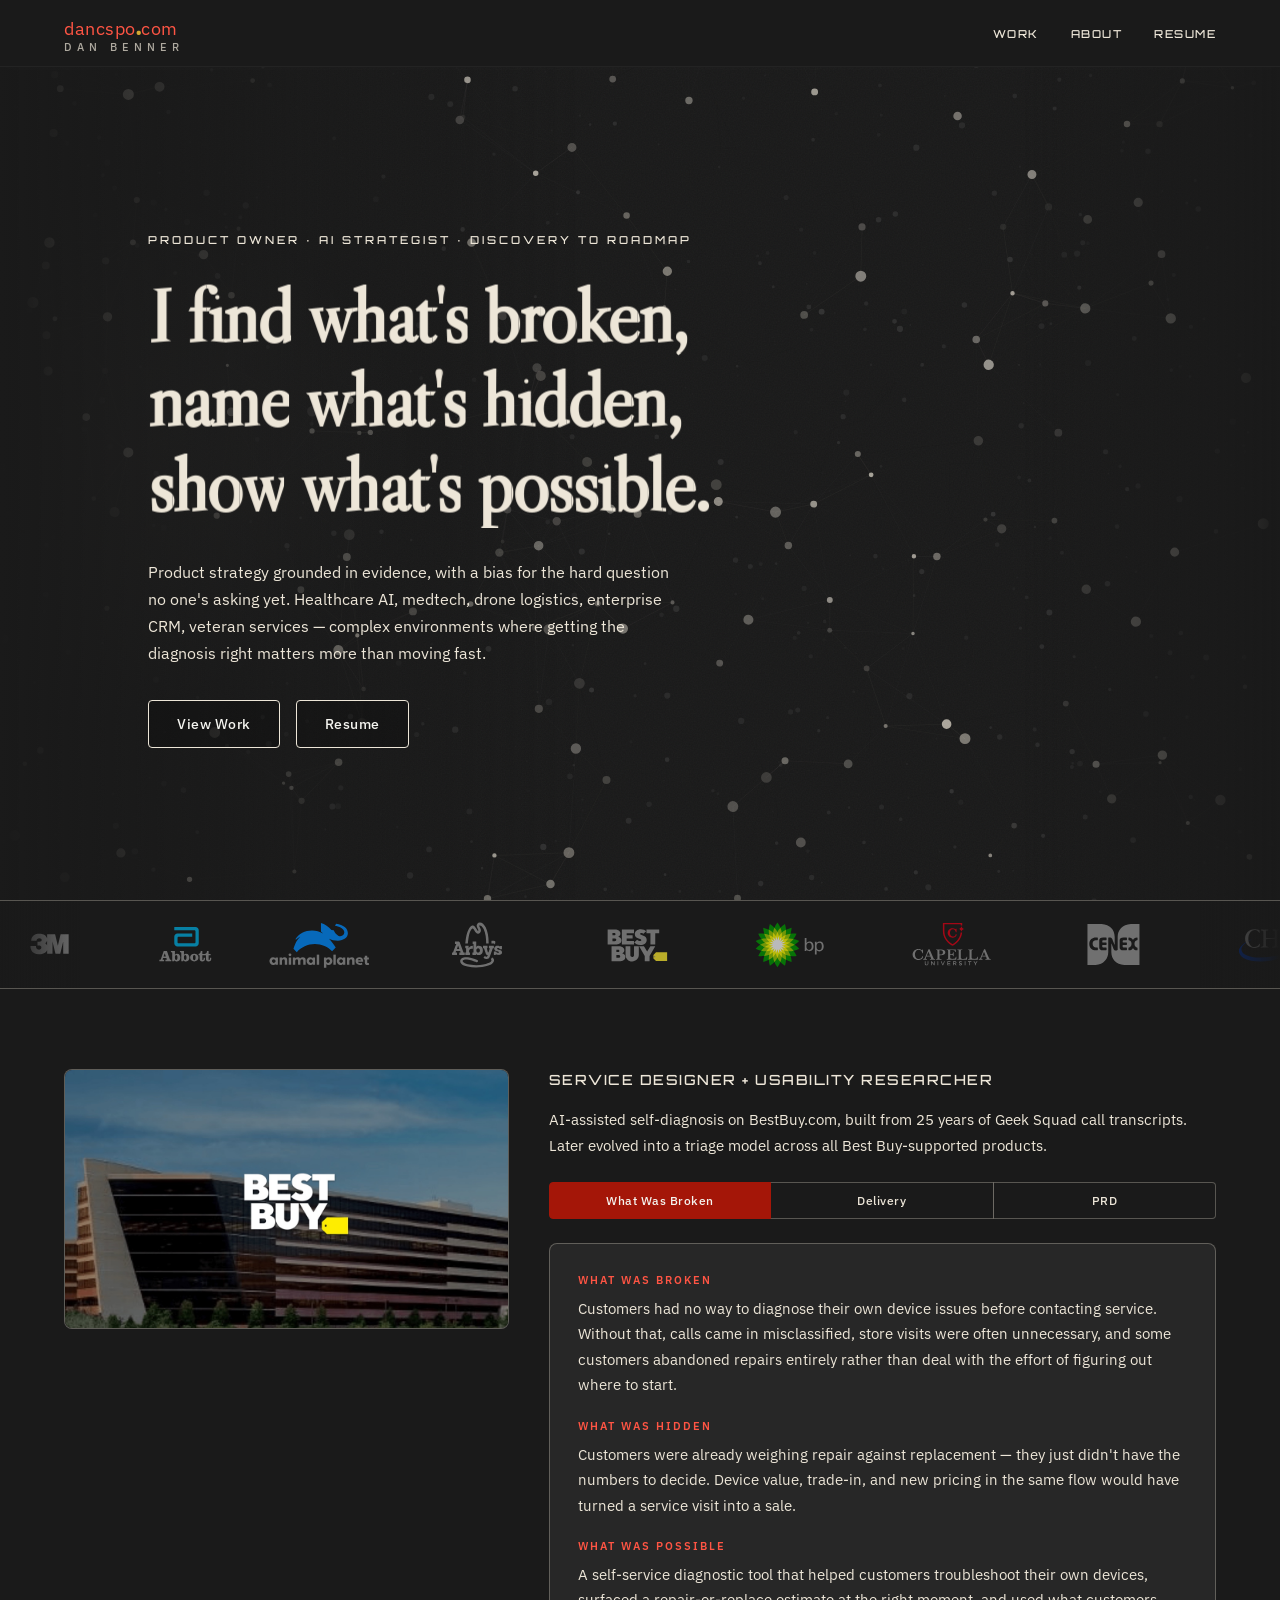
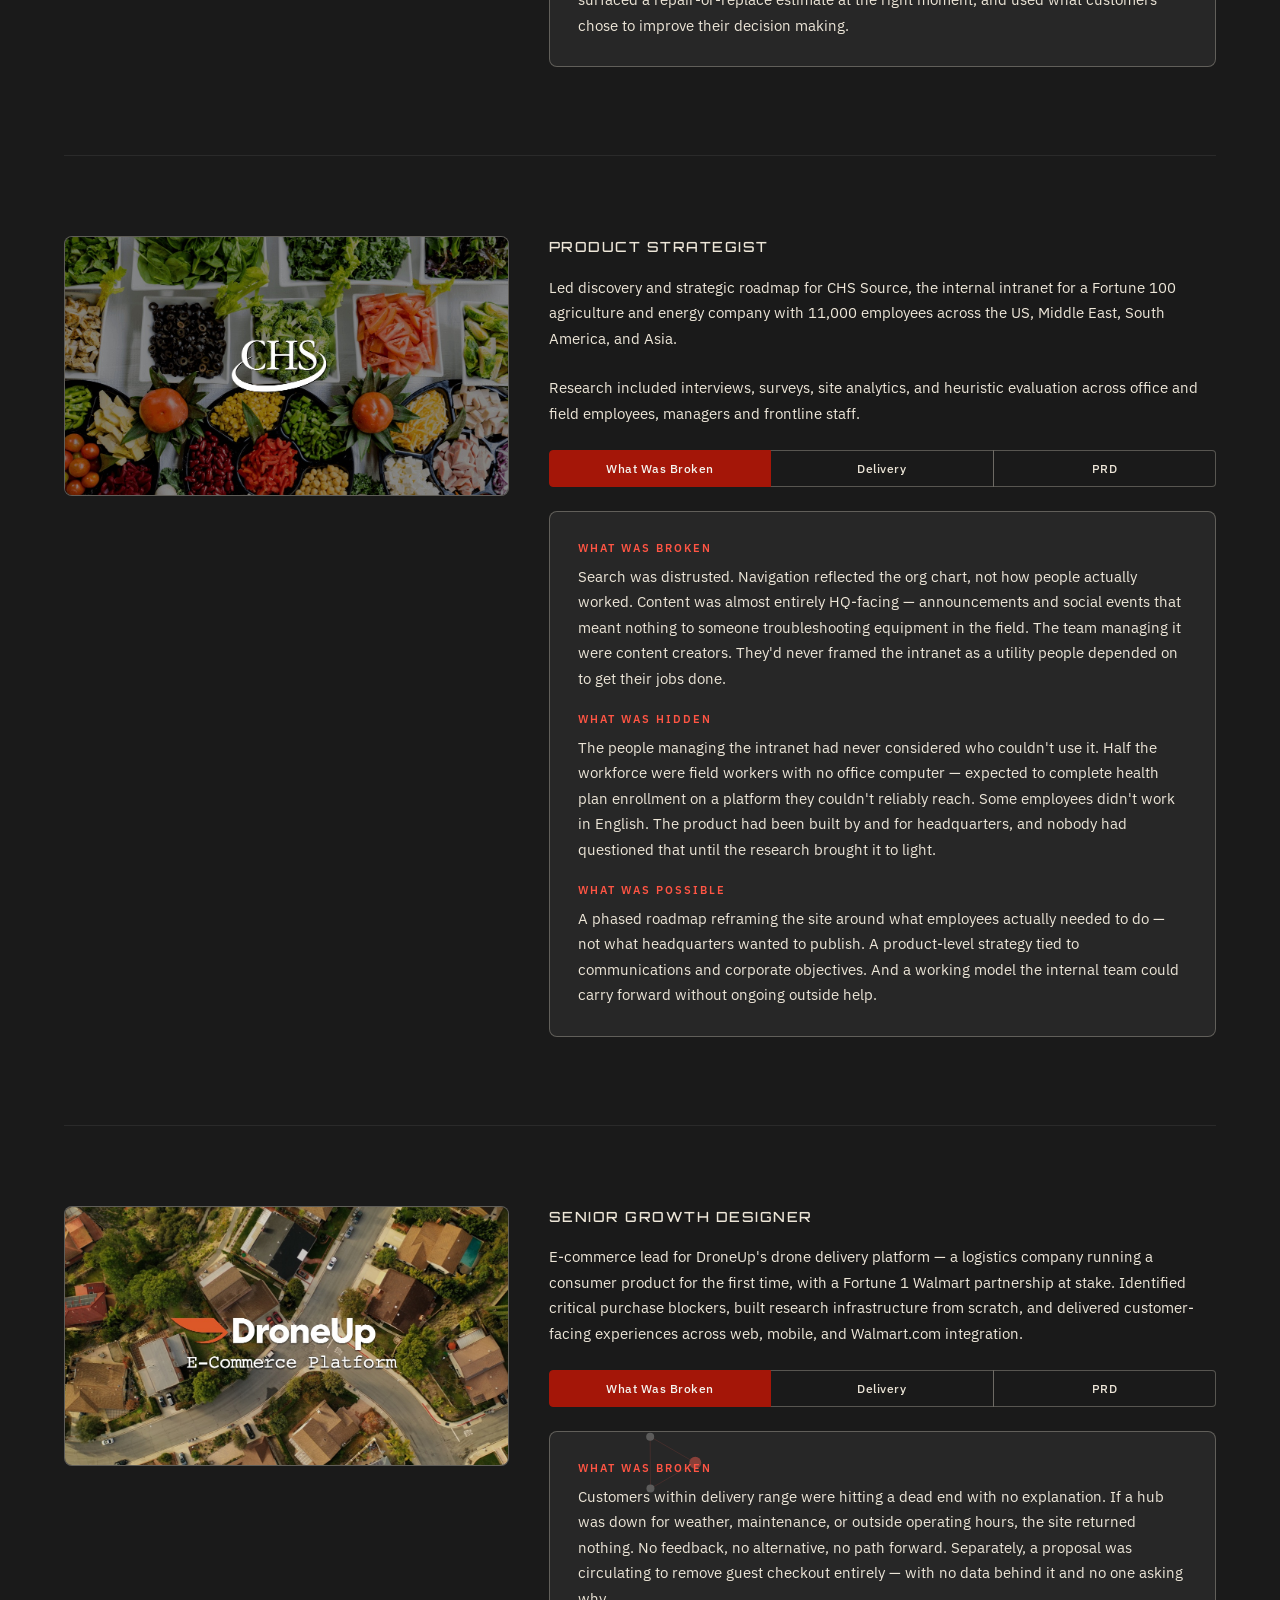
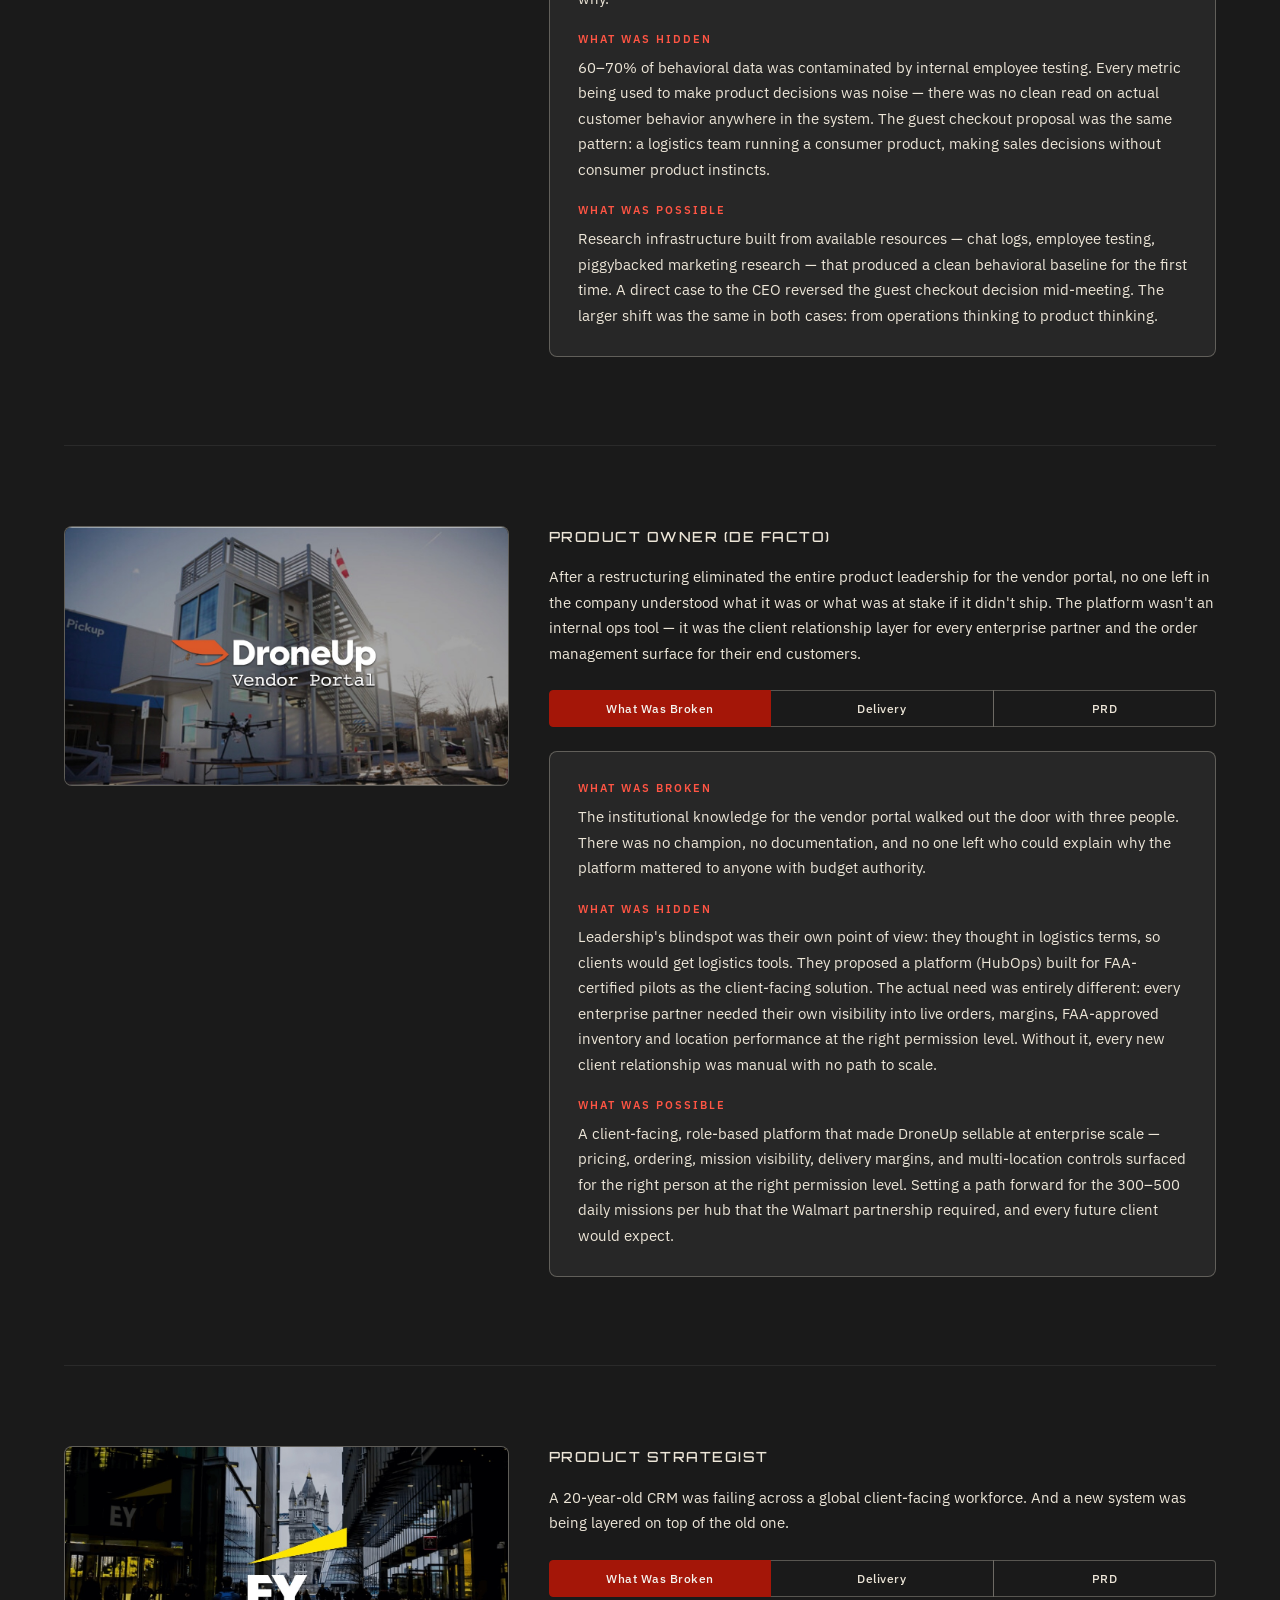
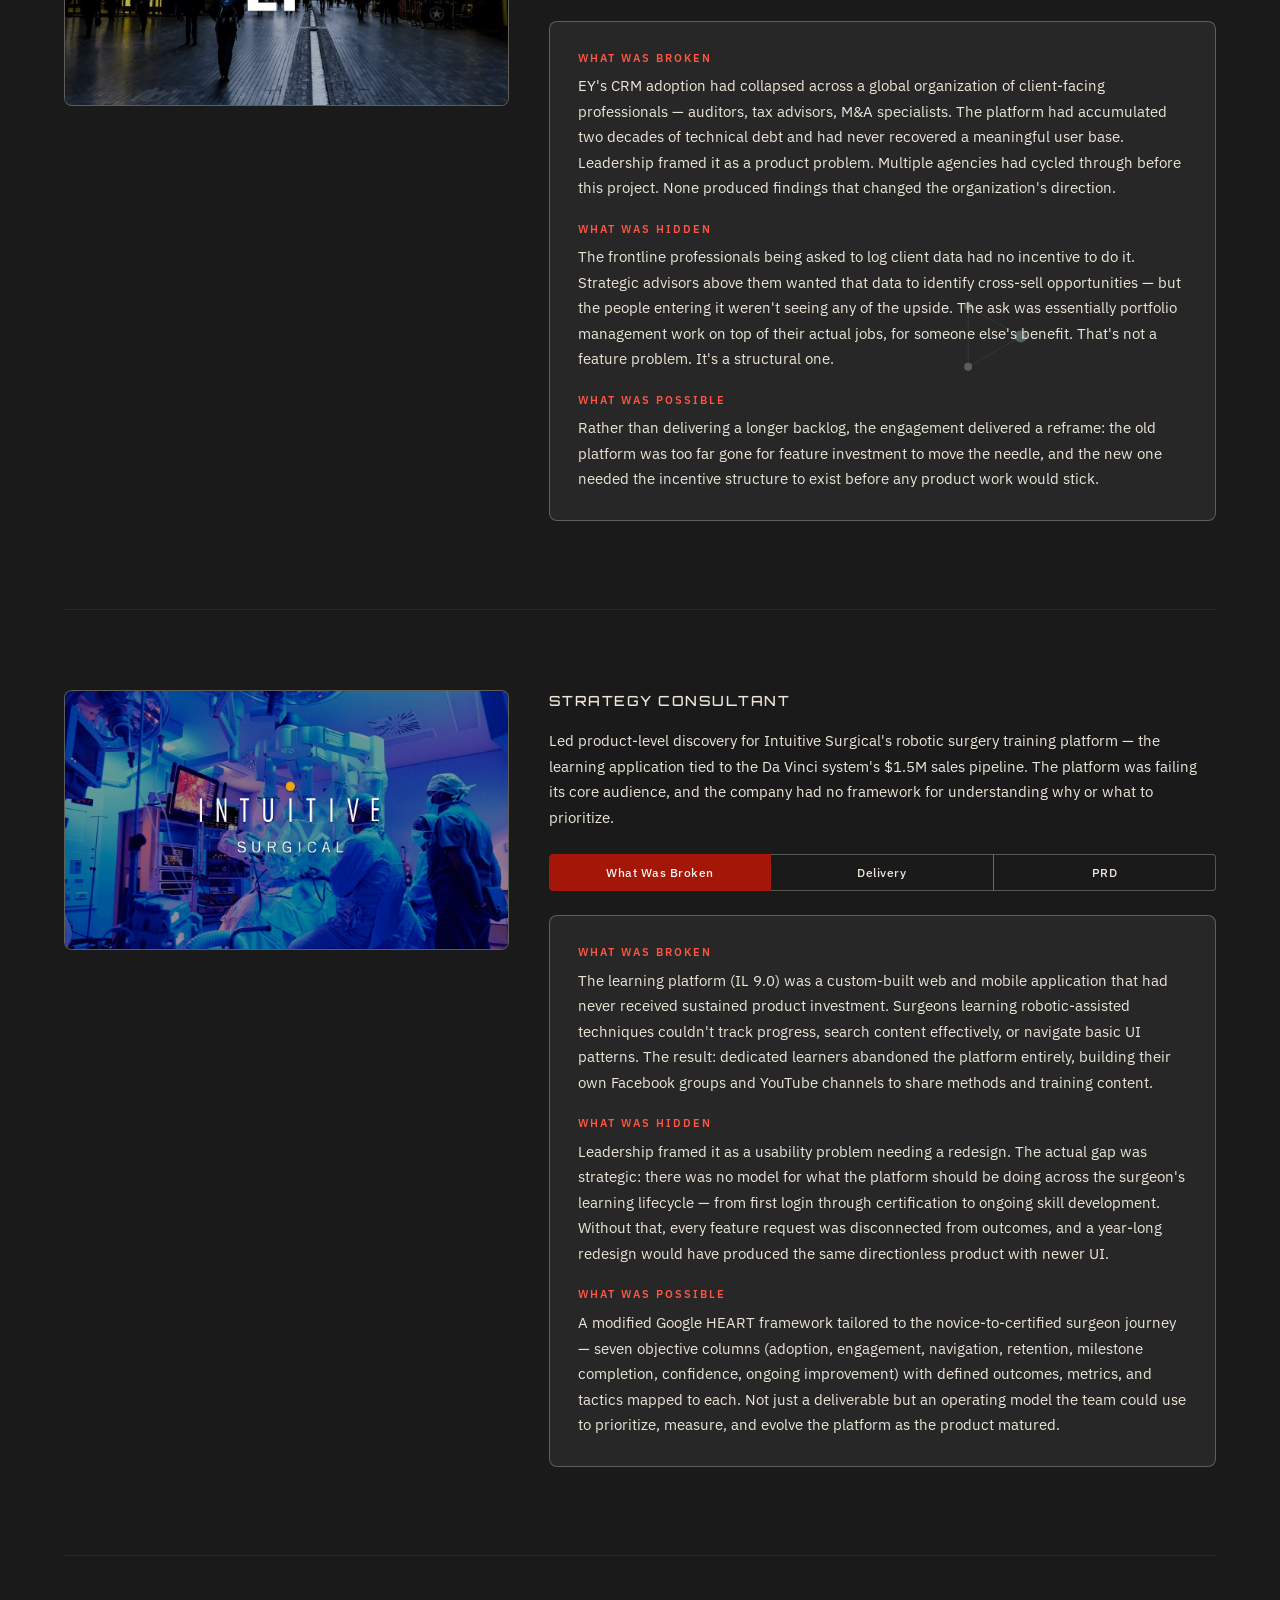
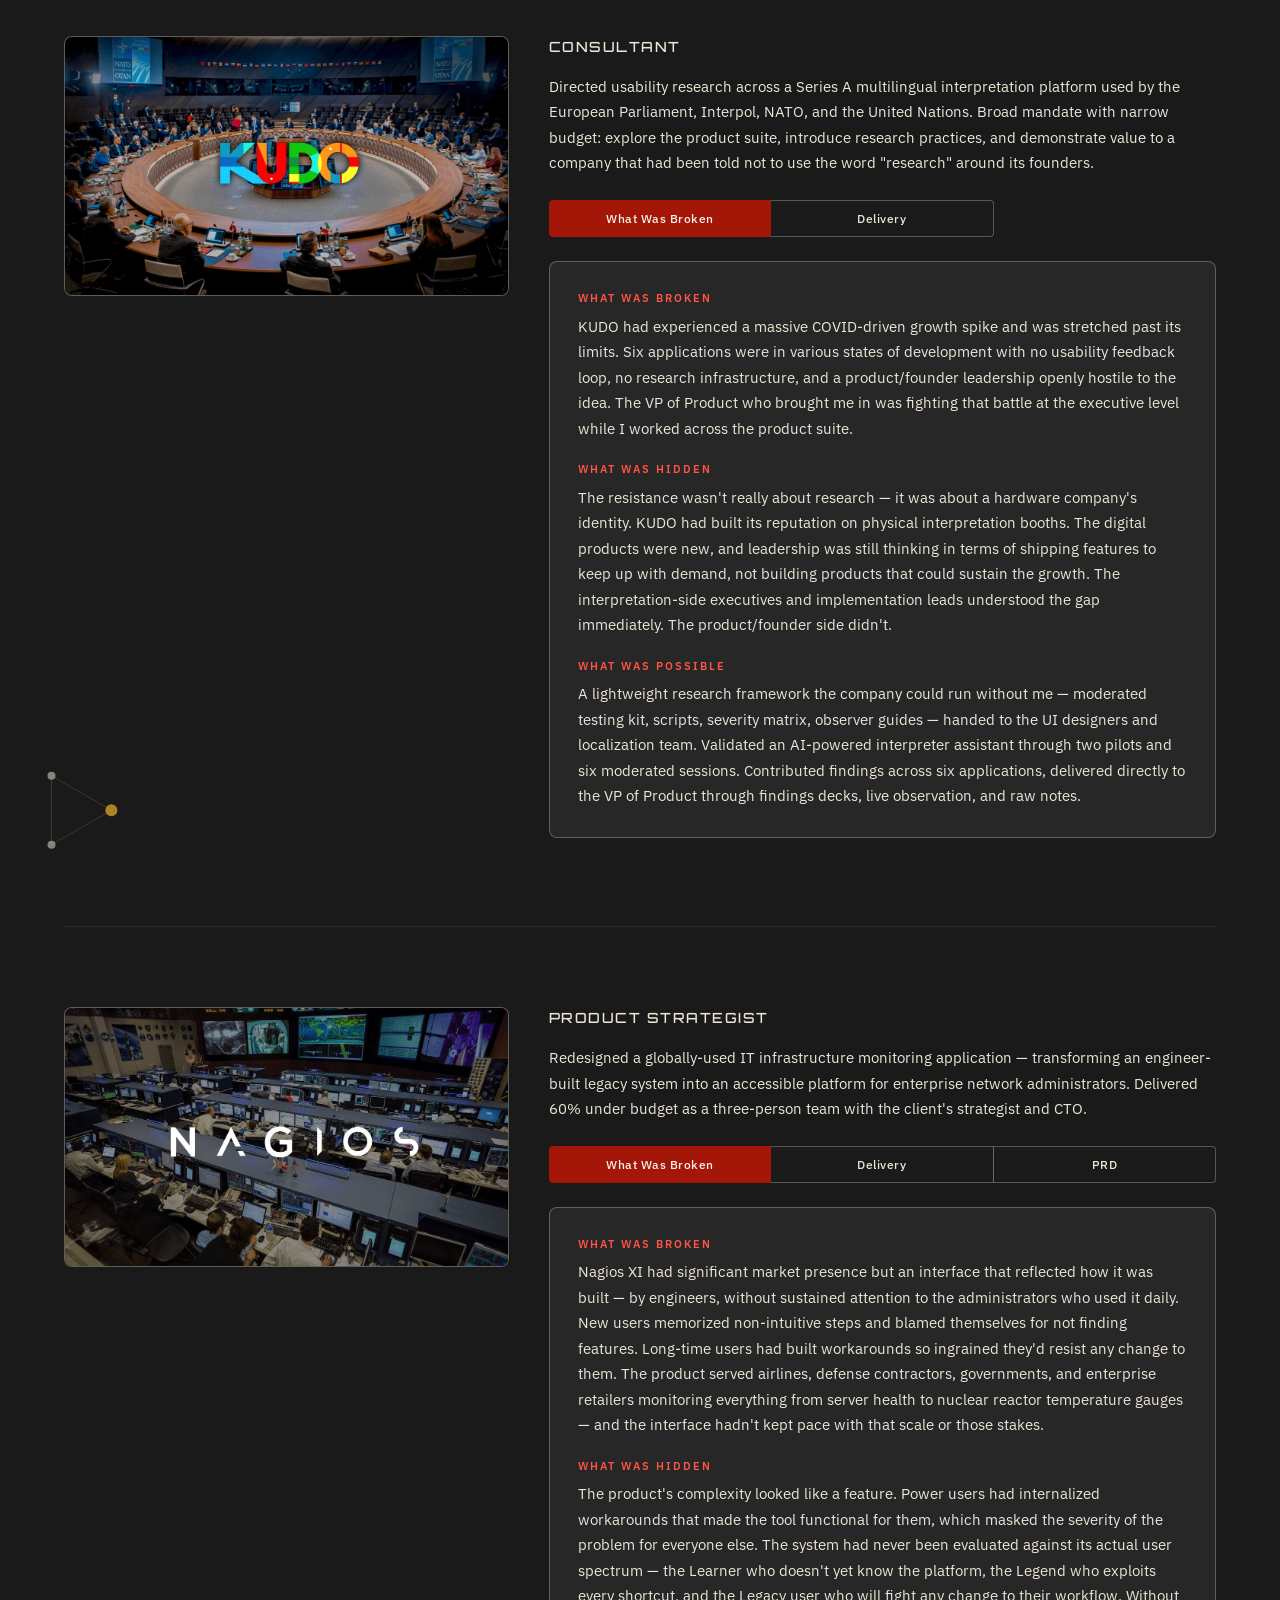
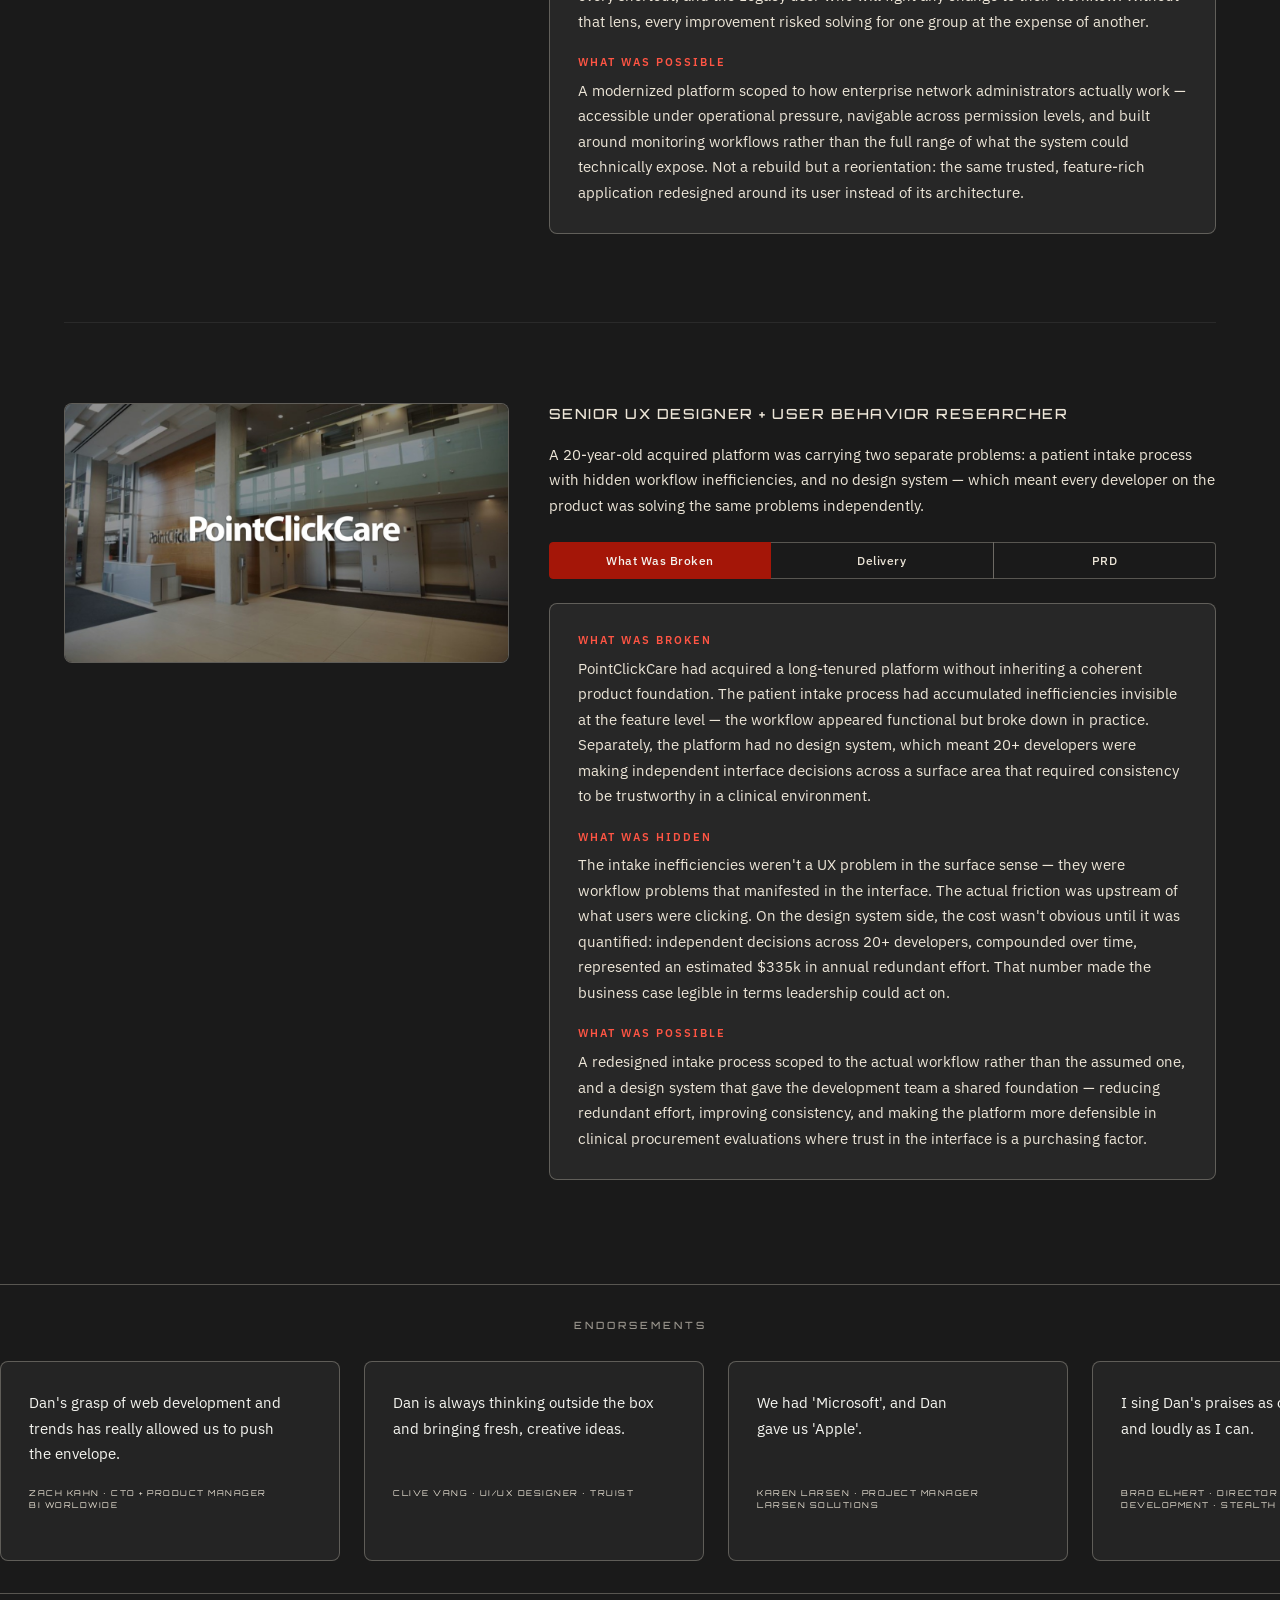
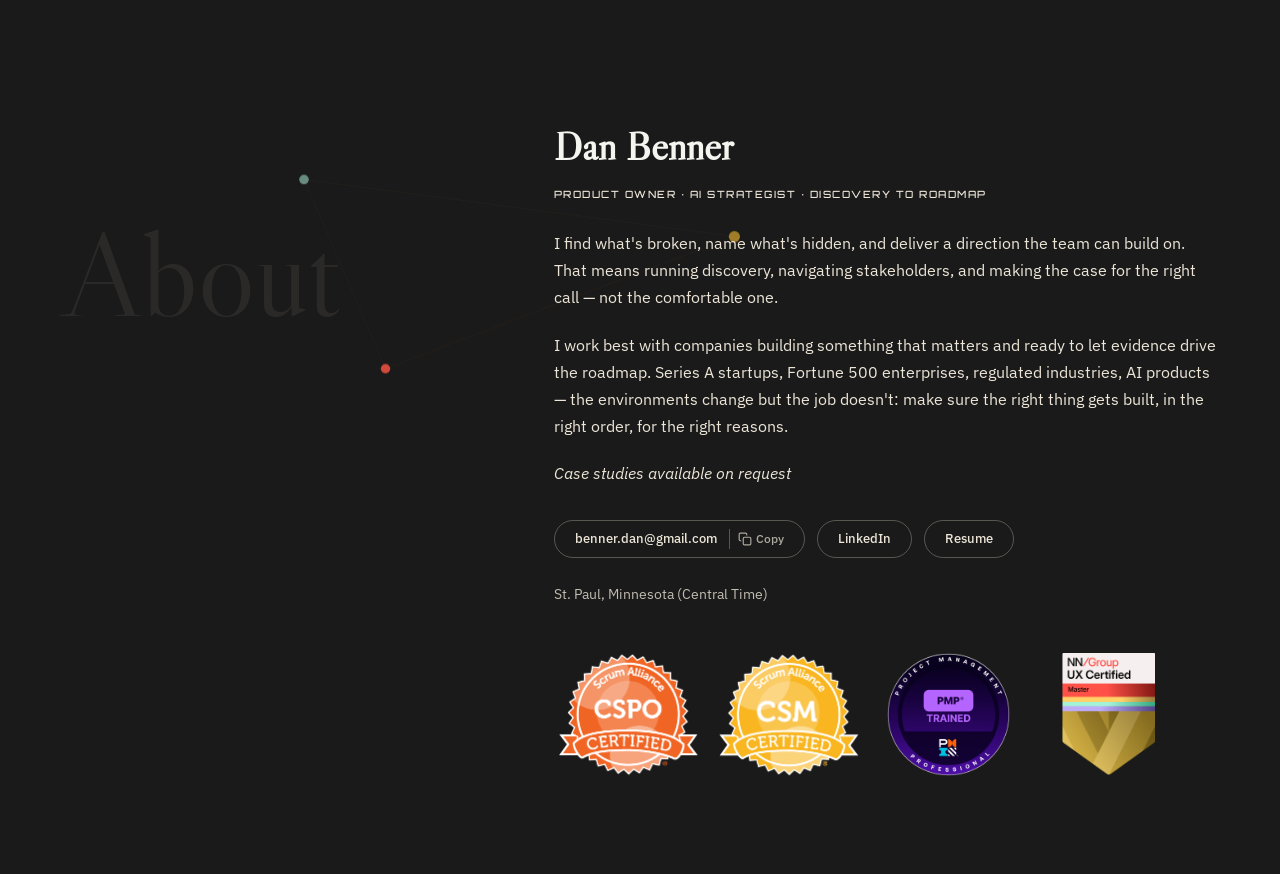
==== index.html @ 99fffbd0 "Add group-to-group collisions in projects canvas Bounding-circle collision pass between the three dr" ====
<!DOCTYPE html>
<html lang="en">
<head>
<meta charset="UTF-8">
<meta name="viewport" content="width=device-width, initial-scale=1.0">
<script type="text/javascript">
    (function(c,l,a,r,i,t,y){
        c[a]=c[a]||function(){(c[a].q=c[a].q||[]).push(arguments)};
        t=l.createElement(r);t.async=1;t.src="https://www.clarity.ms/tag/"+i;
        y=l.getElementsByTagName(r)[0];y.parentNode.insertBefore(t,y);
    })(window, document, "clarity", "script", "w7ox8tcgbs");
</script>
<title>Dan Benner — Product Owner &amp; AI Strategist</title>
<link rel="preconnect" href="https://fonts.googleapis.com">
<link rel="preconnect" href="https://fonts.gstatic.com" crossorigin>
<link href="https://fonts.googleapis.com/css2?family=DM+Serif+Display&family=Libre+Caslon+Display&family=IBM+Plex+Mono:wght@400;500&family=Orbitron:wght@400;500;600;700&family=IBM+Plex+Sans:ital,wght@0,300;0,400;0,500;0,600;1,400&display=swap" rel="stylesheet">
<style>
/* ============================================
   CSS CUSTOM PROPERTIES
   ============================================ */
:root {
  --bg: #1a1a1a;
  --cream: #ede6d8;
  --white: #f5f5f0;
  --red: #ff5544;
  --surface: #242424;
  --surface-2: #2e2e2e;
  --serif: 'DM Serif Display', serif;
  --sans: 'IBM Plex Sans', sans-serif;
  --mono: 'IBM Plex Mono', monospace;
  --radius: 8px;
  --radius-sm: 4px;
  --border: rgba(232, 224, 208, 0.3);
}

/* ============================================
   RESET & BASE
   ============================================ */
*, *::before, *::after { margin: 0; padding: 0; box-sizing: border-box; }
html { scroll-behavior: smooth; }
body {
  font-family: var(--sans);
  background: var(--bg);
  color: var(--white);
  line-height: 1.6;
  overflow-x: hidden;
  -webkit-font-smoothing: antialiased;
}

/* ============================================
   BACKGROUND GRAIN (SVG feTurbulence)
   ============================================ */
body::before {
  content: '';
  position: fixed;
  inset: 0;
  z-index: 0;
  pointer-events: none;
  opacity: 0.035;
  background-image: url("data:image/svg+xml,%3Csvg xmlns='http://www.w3.org/2000/svg' width='300' height='300'%3E%3Cfilter id='n'%3E%3CfeTurbulence type='fractalNoise' baseFrequency='0.75' numOctaves='4' stitchTiles='stitch'/%3E%3C/filter%3E%3Crect width='100%25' height='100%25' filter='url(%23n)'/%3E%3C/svg%3E");
  background-repeat: repeat;
}

/* ============================================
   HERO BACKGROUND GLOW
   ============================================ */
.hero::after {
  content: '';
  position: absolute;
  inset: 0;
  z-index: 2;
  pointer-events: none;
  background: radial-gradient(ellipse 600px 400px at 0% 50%, rgba(232, 224, 208, 0.06), transparent 70%);
  mix-blend-mode: overlay;
}

/* ============================================
   LAYOUT
   ============================================ */
.container { max-width: 1200px; margin: 0 auto; padding: 0 24px; position: relative; z-index: 4; }
section { position: relative; z-index: 1; }

/* ============================================
   NAVIGATION
   ============================================ */
nav {
  position: fixed;
  top: 0; left: 0; right: 0;
  z-index: 100;
  background: var(--bg);
  padding: 12px 0;
  border-bottom: 1px solid rgba(255, 255, 255, 0.04);
  box-shadow: 0 1px 16px rgba(255, 255, 255, 0.02);
}
.nav-inner {
  max-width: 1200px;
  margin: 0 auto;
  padding: 0 24px;
  display: flex;
  align-items: center;
  justify-content: space-between;
}
.nav-logo {
  text-decoration: none;
  display: flex;
  flex-direction: column;
  line-height: 1.2;
}
.nav-logo-domain {
  font-family: var(--sans);
  font-size: 18px;
  font-weight: 400;
  color: var(--red);
  letter-spacing: 0.5px;
}
.logo-dot {
  color: #D4A832;
  font-weight: 700;
  font-size: 24px;
  margin-left: -1px;
  margin-right: -1px;
}
.nav-logo-name {
  font-family: var(--sans);
  font-size: 11px;
  font-weight: 500;
  color: var(--cream);
  text-transform: uppercase;
  letter-spacing: 5px;
  font-variant: small-caps;
  opacity: 0.7;
}
.nav-links {
  display: flex;
  align-items: center;
  gap: 32px;
  list-style: none;
}
.nav-links a {
  font-family: 'Orbitron', var(--sans);
  font-size: 11px;
  font-weight: 500;
  color: var(--cream);
  text-decoration: none;
  text-transform: uppercase;
  letter-spacing: 1.5px;
  position: relative;
  transition: color 0.2s;
}
.nav-links a::after {
  content: '';
  position: absolute;
  bottom: -4px; left: 0;
  width: 0; height: 2px;
  background: var(--red);
  transition: width 0.2s;
}
.nav-links a:hover { color: var(--white); }
.nav-links a:hover::after { width: 100%; }

/* Work dropdown */
.nav-dropdown { position: relative; }
.nav-dropdown-menu {
  position: absolute;
  top: calc(100% + 12px);
  left: 50%;
  transform: translateX(-50%);
  background: var(--surface);
  border: 1px solid var(--border);
  border-radius: var(--radius);
  padding: 8px 0;
  min-width: 220px;
  opacity: 0;
  visibility: hidden;
  transition: opacity 0.2s, visibility 0.2s;
  box-shadow: 0 12px 40px rgba(0,0,0,0.4);
}
.nav-dropdown:hover .nav-dropdown-menu,
.nav-dropdown-menu:hover {
  opacity: 1;
  visibility: visible;
}
.nav-dropdown-menu a {
  display: block;
  padding: 8px 20px;
  font-size: 13px;
  text-transform: none;
  letter-spacing: 0.5px;
  color: var(--cream);
  white-space: nowrap;
}
.nav-dropdown-menu a::after { display: none; }
.nav-dropdown-menu a:hover {
  background: var(--surface-2);
  color: var(--white);
}

/* Hamburger */
.nav-hamburger {
  display: none;
  flex-direction: column;
  gap: 5px;
  cursor: pointer;
  padding: 4px;
  background: none;
  border: none;
}
.nav-hamburger span {
  display: block;
  width: 24px;
  height: 2px;
  background: var(--cream);
  transition: transform 0.3s, opacity 0.3s;
}
.nav-hamburger.active span:nth-child(1) { transform: translateY(7px) rotate(45deg); }
.nav-hamburger.active span:nth-child(2) { opacity: 0; }
.nav-hamburger.active span:nth-child(3) { transform: translateY(-7px) rotate(-45deg); }

/* Mobile nav */
.nav-mobile {
  display: none;
  position: fixed;
  top: 60px; left: 0; right: 0; bottom: 0;
  background: var(--bg);
  z-index: 99;
  padding: 32px 24px;
  flex-direction: column;
  gap: 24px;
}
.nav-mobile.open { display: flex; }
.nav-mobile a {
  font-family: 'Orbitron', var(--sans);
  font-size: 14px;
  font-weight: 500;
  color: var(--cream);
  text-decoration: none;
  text-transform: uppercase;
  letter-spacing: 1.5px;
  padding: 8px 0;
  border-bottom: 1px solid var(--border);
}
.nav-mobile a:hover { color: var(--red); }

/* ============================================
   HERO
   ============================================ */
.hero {
  min-height: 100vh;
  display: flex;
  align-items: center;
  padding-top: 80px;
  position: relative;
  overflow: hidden;
}
.hero-grid {
  display: grid;
  grid-template-columns: 1.5fr 1fr;
  gap: 48px;
  align-items: center;
  width: 100%;
  position: relative;
}
.hero-content {
  position: relative;
  z-index: 4;
}
.hero-label {
  font-family: 'Orbitron', var(--sans);
  font-size: 11px;
  font-weight: 500;
  color: var(--cream);
  text-transform: uppercase;
  letter-spacing: 3px;
  margin-bottom: 24px;
  user-select: none;
  cursor: default;
}
.hero-headline {
  font-family: 'Libre Caslon Display', var(--serif);
  font-size: clamp(43px, 6vw, 78px);
  color: var(--white);
  line-height: 1.1;
  letter-spacing: -1.5px;
  margin-top: 12px;
  margin-bottom: 32px;
  text-shadow: 0 0 40px rgba(26, 26, 26, 1), 0 0 80px rgba(26, 26, 26, 1), 0 0 120px rgba(26, 26, 26, 1);
  user-select: none;
  cursor: default;
  visibility: hidden;
}
.hero-headline span { display: block; }
/* .hero-possible {
  display: inline-block;
  position: relative;
  vertical-align: baseline;
}
.hero-possible svg {
  display: block;
} */

.hero-body {
  font-size: 16px;
  color: var(--cream);
  line-height: 1.7;
  max-width: 540px;
  margin-bottom: 32px;
  user-select: none;
  cursor: default;
}
.hero-buttons { display: flex; gap: 16px; flex-wrap: wrap; }
.btn {
  font-family: var(--sans);
  font-size: 14px;
  font-weight: 500;
  padding: 12px 28px;
  border: 1px solid var(--cream);
  border-radius: var(--radius-sm);
  background: rgba(0, 0, 0, 0.2);
  color: var(--white);
  text-decoration: none;
  cursor: pointer;
  transition: background 0.2s, color 0.2s;
  letter-spacing: 0.5px;
}
.btn:hover {
  background: var(--cream);
  color: var(--bg);
}
.hero-canvas-wrap {
  position: absolute;
  top: 0;
  left: 0;
  width: 100%;
  height: 100%;
  z-index: 1;
  pointer-events: none;
}
.hero-canvas-fade {
  position: absolute;
  top: 0;
  left: 0;
  width: 45%;
  height: 100%;
  background: linear-gradient(to right, var(--bg), transparent);
  z-index: 3;
  pointer-events: none;
}
.hero-canvas-fade-right {
  position: absolute;
  top: 0;
  right: 0;
  width: 20%;
  height: 100%;
  background: linear-gradient(to left, var(--bg), transparent);
  z-index: 3;
  pointer-events: none;
}
#heroCanvas {
  width: 100%;
  height: 100%;
  display: block;
}
#fragmentCanvas {
  position: absolute;
  top: 0;
  left: 0;
  width: 100%;
  height: 100%;
  z-index: 5;
  pointer-events: none;
  display: block;
}

/* ============================================
   LOGO CAROUSEL
   ============================================ */
.logo-carousel {
  border-top: 1px solid var(--border);
  border-bottom: 1px solid var(--border);
  padding: 20px 0;
  overflow: hidden;
  position: relative;
  z-index: 1;
  user-select: none;
}
.logo-track {
  display: flex;
  align-items: center;
  gap: 56px;
  width: max-content;
  animation: scrollLogos 60s linear infinite;
}
.logo-track img {
  height: 47px;
  width: auto;
  opacity: 0.7;
  filter: none;
  flex-shrink: 0;
}
/* Fade edges for seamless feel */
.logo-carousel::before,
.logo-carousel::after {
  content: '';
  position: absolute;
  top: 0; bottom: 0;
  width: 80px;
  z-index: 2;
  pointer-events: none;
}
.logo-carousel::before {
  left: 0;
  background: linear-gradient(to right, var(--bg), transparent);
}
.logo-carousel::after {
  right: 0;
  background: linear-gradient(to left, var(--bg), transparent);
}
@keyframes scrollLogos {
  0% { transform: translateX(0); }
  100% { transform: translateX(-33.333%); }
}

/* ============================================
   PROJECTS
   ============================================ */
.projects { padding: 80px 0; position: relative; }
#projectsCanvas {
  position: absolute;
  top: 0;
  left: 0;
  width: 100%;
  height: 100%;
  z-index: 0;
  pointer-events: none;
}
#projectsCanvas.grabbing {
  pointer-events: auto;
  cursor: grabbing;
}
.project-block {
  margin-bottom: 80px;
  padding-bottom: 64px;
  border-bottom: 1px solid #2a2a2a;
}
.project-block:last-child { border-bottom: none; margin-bottom: 0; padding-bottom: 0; }
.project-grid {
  display: grid;
  grid-template-columns: 2fr 3fr;
  gap: 40px;
  align-items: start;
}

/* Style tile */
.style-tile {
  background: var(--surface);
  border: 1px solid var(--border);
  border-radius: var(--radius);
  position: relative;
  overflow: hidden;
  min-height: 260px;
  display: flex;
  flex-direction: column;
  justify-content: flex-end;
}
.style-tile-img {
  position: absolute;
  inset: 0;
  width: 100%;
  height: 100%;
  object-fit: cover;
  display: block;
  user-select: none;
  -webkit-user-drag: none;
}
/* .style-tile-meta {
  font-family: var(--mono);
  font-size: 11px;
  color: var(--white);
  text-transform: uppercase;
  letter-spacing: 1px;
  padding: 16px 20px;
  display: flex;
  gap: 12px;
  flex-wrap: wrap;
  position: relative;
  z-index: 2;
} */
.style-tile-meta { display: none; }
.pill {
  background: rgba(0, 0, 0, 0.65);
  padding: 4px 12px;
  border-radius: var(--radius-sm);
  border: 1px solid rgba(255, 255, 255, 0.15);
  color: var(--white);
  backdrop-filter: blur(4px);
  -webkit-backdrop-filter: blur(4px);
}

/* Project content */
.project-role {
  font-family: 'Orbitron', var(--sans);
  font-size: 14px;
  font-weight: 500;
  color: var(--cream);
  text-transform: uppercase;
  letter-spacing: 1.5px;
  margin-bottom: 16px;
}
.project-desc {
  font-size: 15px;
  color: var(--cream);
  line-height: 1.7;
  margin-bottom: 24px;
}
.project-content {
  user-select: none;
}

/* Segmented controller */
.segmented-controller {
  display: grid;
  grid-template-columns: 1fr 1fr 1fr;
  margin-bottom: 24px;
}
.seg-btn {
  font-family: var(--sans);
  font-size: 12px;
  font-weight: 500;
  padding: 10px 0;
  border: 1px solid var(--border);
  background: rgba(26, 26, 26, 0.5);
  color: var(--cream);
  cursor: pointer;
  transition: background 0.2s, color 0.2s, border-color 0.2s;
  letter-spacing: 0.5px;
  text-align: center;
}
/* First button: rounded left corners only */
.seg-btn:first-child {
  border-radius: var(--radius-sm) 0 0 var(--radius-sm);
}
/* Middle button: collapse border overlap */
.seg-btn:nth-child(2) {
  border-radius: 0;
  margin-left: -1px;
}
/* Last button: rounded right corners only */
.seg-btn:last-child {
  border-radius: 0 var(--radius-sm) var(--radius-sm) 0;
  margin-left: -1px;
}
.seg-btn:hover {
  background: #a41608;
  border-color: #a41608;
  color: var(--white);
}
.seg-btn.active {
  background: #a41608;
  border-color: #a41608;
  color: var(--white);
  z-index: 1;
  position: relative;
}

/* Segmented content panels */
.seg-panel {
  display: none;
  background: rgba(52, 52, 52, 0.5);
  border: 1px solid var(--border);
  border-radius: var(--radius);
  padding: 28px;
  margin-bottom: 24px;
}
.seg-panel.active {
  display: block;
}
.seg-panel .narrative-section { margin-bottom: 20px; }
.seg-panel .narrative-section:last-child { margin-bottom: 0; }
.seg-panel .narrative-label {
  font-family: var(--sans);
  font-size: 11px;
  font-weight: 600;
  color: var(--red);
  text-transform: uppercase;
  letter-spacing: 2px;
  margin-bottom: 6px;
}
.seg-panel .narrative-text {
  font-size: 15px;
  color: var(--cream);
  line-height: 1.7;
}
.seg-panel .prd-table { width: 100%; margin-bottom: 20px; }
.seg-panel .prd-row {
  display: grid;
  grid-template-columns: 140px 1fr;
  gap: 12px;
  padding: 6px 0;
  border-bottom: 1px solid var(--border);
}
.seg-panel .prd-label {
  font-family: var(--mono);
  font-size: 12px;
  color: var(--cream);
  opacity: 0.7;
  text-transform: uppercase;
  letter-spacing: 1px;
}
.seg-panel .prd-value {
  font-size: 14px;
  color: var(--white);
  margin-top: -3px;
}
.seg-panel .prd-section-title {
  font-family: 'Orbitron', var(--sans);
  font-size: 10px;
  font-weight: 500;
  color: var(--white);
  text-transform: uppercase;
  letter-spacing: 1.5px;
  margin: 20px 0 8px;
}
.seg-panel .overview-text {
  font-size: 15px;
  color: var(--cream);
  line-height: 1.7;
}

.project-meta-grid {
  display: grid;
  grid-template-columns: repeat(3, 1fr);
  gap: 8px;
}
.meta-cell {
  background: var(--surface-2);
  border: 1px solid var(--border);
  border-radius: var(--radius-sm);
  padding: 12px 16px;
}
.meta-cell-label {
  font-family: var(--mono);
  font-size: 10px;
  font-weight: 500;
  color: var(--cream);
  text-transform: uppercase;
  letter-spacing: 1.5px;
  opacity: 0.7;
}

/* ============================================
   ENDORSEMENTS CAROUSEL
   ============================================ */
.endorsements {
  border-top: 1px solid var(--border);
  border-bottom: 1px solid var(--border);
  padding: 32px 0;
  overflow: hidden;
  position: relative;
  z-index: 1;
  user-select: none;
}
.endorsements-heading {
  font-family: 'Orbitron', var(--sans);
  font-size: 10px;
  font-weight: 500;
  color: var(--cream);
  text-transform: uppercase;
  letter-spacing: 3px;
  text-align: center;
  margin-bottom: 28px;
  opacity: 0.6;
  cursor: pointer;
  transition: opacity 0.3s ease;
  user-select: none;
}
.endorsements-heading:hover {
  opacity: 1;
}
.endorsement-track {
  display: flex;
  gap: 24px;
  width: max-content;
  animation: scrollEndorsements 120s linear infinite;
}
.endorsement-card {
  background: var(--surface);
  border: 1px solid var(--border);
  border-radius: var(--radius);
  padding: 28px;
  width: 340px;
  height: 200px;
  flex-shrink: 0;
  display: flex;
  flex-direction: column;
}
.endorsement-quote {
  font-family: var(--sans);
  font-size: 15px;
  color: var(--white);
  line-height: 1.7;
  margin-bottom: 20px;
  min-height: calc(15px * 1.7 * 3); /* 3 lines baseline */
}
.endorsement-attribution {
  font-family: 'Orbitron', var(--sans);
  font-size: 8px;
  font-weight: 400;
  color: var(--cream);
  text-transform: uppercase;
  letter-spacing: 1.5px;
}
@keyframes scrollEndorsements {
  0% { transform: translateX(0); }
  100% { transform: translateX(-33.333%); }
}
@keyframes scrollEndorsementsReverse {
  0% { transform: translateX(-33.333%); }
  100% { transform: translateX(0); }
}
.endorsement-track { transition: opacity 0.4s ease; }
.anti-endorsement-track {
  display: flex;
  gap: 24px;
  width: max-content;
  animation: scrollEndorsementsReverse 120s linear infinite;
  transition: opacity 0.4s ease;
}
.endorsements.anti .endorsement-track { display: none; }
.anti-endorsement-track { display: none; }
.endorsements.anti .anti-endorsement-track { display: flex; }
.endorsements.anti .endorsements-heading {
  color: var(--red);
  opacity: 0.8;
  cursor: pointer;
}
.endorsements.anti .endorsements-heading:hover { opacity: 1; }
.anti-subtitle {
  font-family: var(--sans);
  font-size: 10px;
  font-weight: 400;
  color: #fff;
  text-transform: none;
  letter-spacing: 0.5px;
  opacity: 1;
}
.anti-endorsement-card {
  background: #a41608;
  border: 1px solid rgba(255,255,255,0.15);
  border-radius: var(--radius);
  padding: 28px;
  width: 340px;
  height: 180px;
  flex-shrink: 0;
  display: flex;
  flex-direction: column;
}
.anti-endorsement-card .endorsement-quote {
  color: #fff;
  min-height: calc(15px * 1.7 * 3);
  margin-bottom: 20px;
}
.anti-endorsement-card .endorsement-attribution {
  color: #fff;
  margin-top: auto;
}
/* ============================================
   ABOUT SECTION
   ============================================ */
.about {
  padding: 120px 0 80px;
  position: relative;
  z-index: 1;
  overflow: hidden;
}
#aboutCanvas {
  position: absolute;
  top: 0;
  left: 0;
  width: 100%;
  height: 100%;
  z-index: 0;
  pointer-events: none;
}
.about-grid {
  display: grid;
  grid-template-columns: 2fr 3fr;
  gap: 48px;
  align-items: start;
}
.about-label {
  font-family: 'Libre Caslon Display', var(--serif);
  font-size: clamp(80px, 10vw, 120px);
  color: var(--cream);
  opacity: 0.08;
  line-height: 1;
  position: sticky;
  top: 100px;
  user-select: none;
  cursor: default;
}
.about-name {
  font-family: 'Libre Caslon Display', var(--serif);
  font-size: 40px;
  color: var(--white);
  margin-bottom: 8px;
  user-select: none;
  cursor: default;
}
.about-role {
  font-family: 'Orbitron', var(--sans);
  font-size: 10px;
  font-weight: 500;
  color: var(--cream);
  text-transform: uppercase;
  letter-spacing: 1.5px;
  margin-bottom: 28px;
  user-select: none;
  cursor: default;
}
.about-text {
  font-size: 16px;
  color: var(--cream);
  line-height: 1.7;
  user-select: none;
  cursor: default;
  margin-bottom: 20px;
}
.about-contact {
  display: flex;
  gap: 12px;
  margin-top: 32px;
  flex-wrap: wrap;
}
.about-contact a {
  font-family: var(--sans);
  font-size: 13px;
  font-weight: 500;
  color: var(--cream);
  text-decoration: none;
  padding: 8px 20px;
  border: 1px solid var(--border);
  border-radius: 20px;
  transition: background 0.2s, color 0.2s;
}
.about-contact a:hover,
.about-contact .email-btn:hover {
  background: var(--cream);
  color: var(--bg);
}
.email-btn {
  font-family: var(--sans);
  font-size: 13px;
  font-weight: 500;
  color: var(--cream);
  text-decoration: none;
  padding: 8px 20px;
  border: 1px solid var(--border);
  border-radius: 20px;
  transition: background 0.2s, color 0.2s;
  display: flex;
  align-items: center;
  gap: 8px;
  cursor: default;
}
.email-text {
  border-right: 1px solid var(--border);
  padding-right: 12px;
}
.email-copy {
  display: flex;
  align-items: center;
  gap: 4px;
  cursor: pointer;
  font-size: 12px;
  opacity: 0.7;
  transition: opacity 0.2s;
}
.email-copy:hover {
  opacity: 1;
}
.email-copy svg {
  width: 14px;
  height: 14px;
}
.email-copy.copied {
  color: var(--red);
  opacity: 1;
}
.about-info {
  font-family: var(--sans);
  font-size: 14px;
  color: var(--cream);
  margin-top: 24px;
  line-height: 1.8;
  opacity: 0.8;
}
.about-seals {
  display: flex;
  gap: 10px;
  margin-top: 36px;
  flex-wrap: wrap;
}
.seal-pair {
  display: inline-flex;
  gap: 10px;
  align-items: center;
}
.seal-box {
  width: 150px;
  height: 150px;
  display: flex;
  align-items: center;
  justify-content: center;
}
.seal-box img {
  max-width: 100%;
  max-height: 100%;
  width: auto;
  height: auto;
  border-radius: 0;
  object-fit: contain;
}
.about-seals a {
  display: block;
  transition: opacity 0.2s;
}
.about-seals a:hover {
  opacity: 0.8;
}
.about-seals img {
  width: 150px;
  height: 150px;
  object-fit: contain;
  border-radius: var(--radius);
}
/* ============================================
   RESPONSIVE
   ============================================ */
@media (max-width: 768px) {
  .nav-links { display: none; }
  .nav-hamburger { display: flex; }
  .hero-canvas-wrap { opacity: 0.4; width: 100%; right: 0; height: 100%; top: 0; }
  .project-grid { grid-template-columns: 1fr; }
  .project-meta-grid { grid-template-columns: 1fr; }
  .about-grid { grid-template-columns: 1fr; }
  .about-label {
    position: relative;
    top: auto;
    font-size: 64px;
    margin-bottom: 16px;
  }
  .endorsement-card { width: 280px; }
}
/* Scrollbar */
::-webkit-scrollbar { width: 6px; }
::-webkit-scrollbar-track { background: transparent; }
::-webkit-scrollbar-thumb { background: var(--surface-2); border-radius: 3px; }
</style>
<!-- Default Statcounter code for dancspo.com
https://dgbenner.github.io/danpo.com/ -->
<script type="text/javascript">
var sc_project=13213650;
var sc_invisible=1;
var sc_security="fb495564";
</script>
<script type="text/javascript"
src="https://www.statcounter.com/counter/counter.js"
async></script>
<noscript><div class="statcounter"><a title="Web Analytics"
href="https://statcounter.com/" target="_blank"><img
class="statcounter"
src="https://c.statcounter.com/13213650/0/fb495564/1/"
alt="Web Analytics"
referrerPolicy="no-referrer-when-downgrade"></a></div></noscript>
<!-- End of Statcounter Code -->
</head>
<body>

<!-- ============================================
     NAVIGATION
     ============================================ -->
<nav>
  <div class="nav-inner">
    <a href="#" class="nav-logo">
      <span class="nav-logo-domain">dancspo<span class="logo-dot">.</span>com</span>
      <span class="nav-logo-name">Dan Benner</span>
    </a>
    <ul class="nav-links">
      <li class="nav-dropdown">
        <a href="#projects">Work</a>
        <div class="nav-dropdown-menu">
          <a href="#best-buy">Best Buy</a>
          <a href="#chs">CHS</a>
          <a href="#droneup">DroneUp</a>
          <a href="#ey">Ernst &amp; Young</a>
          <a href="#intuitive">Intuitive Surgical</a>
          <a href="#kudo">KUDO</a>
          <a href="#nagios">Nagios</a>
          <a href="#pointclickcare">PointClickCare</a>
        </div>
      </li>
      <li><a href="#about">About</a></li>
      <li><a href="https://drive.google.com/file/d/1BBcFm7eDvmtbxpdUEBEdTd5R9DCMj9oq/view?usp=drive_link" target="_blank" rel="noopener">Resume</a></li>
    </ul>
    <button class="nav-hamburger" id="hamburger" aria-label="Menu">
      <span></span><span></span><span></span>
    </button>
  </div>
</nav>

<!-- Mobile nav -->
<div class="nav-mobile" id="mobileNav">
  <a href="#best-buy" class="mobile-nav-link">Best Buy</a>
  <a href="#chs" class="mobile-nav-link">CHS</a>
  <a href="#droneup" class="mobile-nav-link">DroneUp</a>
  <a href="#ey" class="mobile-nav-link">Ernst &amp; Young</a>
  <a href="#intuitive" class="mobile-nav-link">Intuitive Surgical</a>
  <a href="#kudo" class="mobile-nav-link">KUDO</a>
  <a href="#nagios" class="mobile-nav-link">Nagios</a>
  <a href="#pointclickcare" class="mobile-nav-link">PointClickCare</a>
  <a href="#about" class="mobile-nav-link">About</a>
</div>

<!-- ============================================
     HERO
     ============================================ -->
<section class="hero">
  <div class="hero-canvas-wrap">
    <canvas id="heroCanvas"></canvas>
  </div>
  <div class="hero-canvas-fade"></div>
  <div class="hero-canvas-fade-right"></div>
  <canvas id="fragmentCanvas"></canvas>
  <div class="container">
    <div class="hero-grid">
      <div class="hero-content">
        <div class="hero-label">Product Owner · AI Strategist · Discovery to Roadmap</div>
        <h1 class="hero-headline">
          <span>I find what's broken,</span>
          <span>name what's hidden,</span>
          <span>show what's possible.</span>
        </h1>
        <p class="hero-body">Product strategy grounded in evidence, with a bias for the hard question no one's asking yet. Healthcare AI, medtech, drone logistics, enterprise CRM, veteran services — complex environments where getting the diagnosis right matters more than moving fast.</p>
        <div class="hero-buttons">
          <a href="#projects" class="btn">View Work</a>
          <a href="https://drive.google.com/file/d/1BBcFm7eDvmtbxpdUEBEdTd5R9DCMj9oq/view?usp=drive_link" target="_blank" rel="noopener" class="btn">Resume</a>
        </div>
      </div>
    </div>
  </div>
</section>

<!-- ============================================
     LOGO CAROUSEL
     ============================================ -->
<div class="logo-carousel">
  <div class="logo-track">
    <img src="images/logos/3m.svg" alt="3M">
    <img src="images/logos/abbott.svg" alt="Abbott" style="height:35px">
    <img src="images/logos/animalplanet.svg" alt="Animal Planet">
    <img src="images/logos/arbys.svg" alt="Arby's">
    <img src="images/logos/bestbuy.svg" alt="Best Buy">
    <img src="images/logos/bp.svg" alt="BP">
    <img src="images/logos/capella.svg" alt="Capella">
    <img src="images/logos/cenex.svg" alt="CenEx">
    <img src="images/logos/chs.svg" alt="CHS">
    <img src="images/logos/coach.svg" alt="Coach" style="height:42px">
    <img src="images/logos/cocacola.svg" alt="Coca-Cola">
    <img src="images/logos/discovery.svg" alt="Discovery">
    <img src="images/logos/dominion.svg" alt="Dominion Energy">
    <img src="images/logos/entergy.svg" alt="Entergy">
    <img src="images/logos/ey.svg" alt="EY">
    <img src="images/logos/greenway.svg" alt="Greenway Health">
    <img src="images/logos/handm.svg" alt="H&amp;M">
    <img src="images/logos/hp.svg" alt="HP">
    <img src="images/logos/intel.svg" alt="Intel">
    <img src="images/logos/intutitive.svg" alt="Intuitive">
    <img src="images/logos/kaiser.svg" alt="Kaiser Permanente">
    <img src="images/logos/kudo.svg" alt="KUDO">
    <img src="images/logos/metlife.svg" alt="MetLife">
    <img src="images/logos/microsoft.svg" alt="Microsoft">
    <img src="images/logos/nationwide.svg" alt="Nationwide">
    <img src="images/logos/patterson.svg" alt="Patterson">
    <img src="images/logos/publix.svg" alt="Publix">
    <img src="images/logos/suez.svg" alt="Suez">
    <img src="images/logos/uschamber.svg" alt="U.S. Chamber of Commerce">
    <img src="images/logos/usda.svg" alt="USDA">
    <img src="images/logos/usdeptofenergy.svg" alt="U.S. Dept of Energy">
    <img src="images/logos/usdhhs.svg" alt="U.S. DHHS">
    <img src="images/logos/ussocialsecurity.svg" alt="U.S. Social Security" style="height:35px">
    <img src="images/logos/vivint.svg" alt="Vivint">
    <img src="images/logos/walmart.svg" alt="Walmart">
    <img src="images/logos/xfinity.svg" alt="Xfinity">
    <!-- Duplicate for seamless loop -->
    <img src="images/logos/3m.svg" alt="3M">
    <img src="images/logos/abbott.svg" alt="Abbott" style="height:35px">
    <img src="images/logos/animalplanet.svg" alt="Animal Planet">
    <img src="images/logos/arbys.svg" alt="Arby's">
    <img src="images/logos/bestbuy.svg" alt="Best Buy">
    <img src="images/logos/bp.svg" alt="BP">
    <img src="images/logos/capella.svg" alt="Capella">
    <img src="images/logos/cenex.svg" alt="CenEx">
    <img src="images/logos/chs.svg" alt="CHS">
    <img src="images/logos/coach.svg" alt="Coach" style="height:42px">
    <img src="images/logos/cocacola.svg" alt="Coca-Cola">
    <img src="images/logos/discovery.svg" alt="Discovery">
    <img src="images/logos/dominion.svg" alt="Dominion Energy">
    <img src="images/logos/entergy.svg" alt="Entergy">
    <img src="images/logos/ey.svg" alt="EY">
    <img src="images/logos/greenway.svg" alt="Greenway Health">
    <img src="images/logos/handm.svg" alt="H&amp;M">
    <img src="images/logos/hp.svg" alt="HP">
    <img src="images/logos/intel.svg" alt="Intel">
    <img src="images/logos/intutitive.svg" alt="Intuitive">
    <img src="images/logos/kaiser.svg" alt="Kaiser Permanente">
    <img src="images/logos/kudo.svg" alt="KUDO">
    <img src="images/logos/metlife.svg" alt="MetLife">
    <img src="images/logos/microsoft.svg" alt="Microsoft">
    <img src="images/logos/nationwide.svg" alt="Nationwide">
    <img src="images/logos/patterson.svg" alt="Patterson">
    <img src="images/logos/publix.svg" alt="Publix">
    <img src="images/logos/suez.svg" alt="Suez">
    <img src="images/logos/uschamber.svg" alt="U.S. Chamber of Commerce">
    <img src="images/logos/usda.svg" alt="USDA">
    <img src="images/logos/usdeptofenergy.svg" alt="U.S. Dept of Energy">
    <img src="images/logos/usdhhs.svg" alt="U.S. DHHS">
    <img src="images/logos/ussocialsecurity.svg" alt="U.S. Social Security" style="height:35px">
    <img src="images/logos/vivint.svg" alt="Vivint">
    <img src="images/logos/walmart.svg" alt="Walmart">
    <img src="images/logos/xfinity.svg" alt="Xfinity">
    <!-- Third set for smoother loop -->
    <img src="images/logos/3m.svg" alt="3M">
    <img src="images/logos/abbott.svg" alt="Abbott" style="height:35px">
    <img src="images/logos/animalplanet.svg" alt="Animal Planet">
    <img src="images/logos/arbys.svg" alt="Arby's">
    <img src="images/logos/bestbuy.svg" alt="Best Buy">
    <img src="images/logos/bp.svg" alt="BP">
    <img src="images/logos/capella.svg" alt="Capella">
    <img src="images/logos/cenex.svg" alt="CenEx">
    <img src="images/logos/chs.svg" alt="CHS">
    <img src="images/logos/coach.svg" alt="Coach" style="height:42px">
    <img src="images/logos/cocacola.svg" alt="Coca-Cola">
    <img src="images/logos/discovery.svg" alt="Discovery">
    <img src="images/logos/dominion.svg" alt="Dominion Energy">
    <img src="images/logos/entergy.svg" alt="Entergy">
    <img src="images/logos/ey.svg" alt="EY">
    <img src="images/logos/greenway.svg" alt="Greenway Health">
    <img src="images/logos/handm.svg" alt="H&amp;M">
    <img src="images/logos/hp.svg" alt="HP">
    <img src="images/logos/intel.svg" alt="Intel">
    <img src="images/logos/intutitive.svg" alt="Intuitive">
    <img src="images/logos/kaiser.svg" alt="Kaiser Permanente">
    <img src="images/logos/kudo.svg" alt="KUDO">
    <img src="images/logos/metlife.svg" alt="MetLife">
    <img src="images/logos/microsoft.svg" alt="Microsoft">
    <img src="images/logos/nationwide.svg" alt="Nationwide">
    <img src="images/logos/patterson.svg" alt="Patterson">
    <img src="images/logos/publix.svg" alt="Publix">
    <img src="images/logos/suez.svg" alt="Suez">
    <img src="images/logos/uschamber.svg" alt="U.S. Chamber of Commerce">
    <img src="images/logos/usda.svg" alt="USDA">
    <img src="images/logos/usdeptofenergy.svg" alt="U.S. Dept of Energy">
    <img src="images/logos/usdhhs.svg" alt="U.S. DHHS">
    <img src="images/logos/ussocialsecurity.svg" alt="U.S. Social Security" style="height:35px">
    <img src="images/logos/vivint.svg" alt="Vivint">
    <img src="images/logos/walmart.svg" alt="Walmart">
    <img src="images/logos/xfinity.svg" alt="Xfinity">
  </div>
</div>

<!-- ============================================
     PROJECTS
     ============================================ -->
<section class="projects" id="projects">
  <canvas id="projectsCanvas"></canvas>
  <div class="container">

    <!-- BEST BUY -->
    <div class="project-block" id="best-buy">
      <div class="project-grid">
        <div class="style-tile">
          <img src="images/bestbuy.jpg" alt="Best Buy key slide" class="style-tile-img">
          <div class="style-tile-meta">
            <span class="pill">Service Designer + Usability Researcher</span>
            <span class="pill">2017–2019</span>
          </div>
        </div>
        <div class="project-content">
          <div class="project-role">Service Designer + Usability Researcher</div>
          <p class="project-desc">AI-assisted self-diagnosis on BestBuy.com, built from 25 years of Geek Squad call transcripts. Later evolved into a triage model across all Best Buy-supported products.</p>
          <div class="segmented-controller">
            <button class="seg-btn active" data-seg="narrative" data-project="bestbuy">What Was Broken</button>
            <button class="seg-btn" data-seg="overview" data-project="bestbuy">Delivery</button>
            <button class="seg-btn" data-seg="prd" data-project="bestbuy">PRD</button>
          </div>
          <div class="seg-panel active" id="seg-narrative-bestbuy">
            <div class="narrative-section"><div class="narrative-label">What Was Broken</div><p class="narrative-text">Customers had no way to diagnose their own device issues before contacting service. Without that, calls came in misclassified, store visits were often unnecessary, and some customers abandoned repairs entirely rather than deal with the effort of figuring out where to start.</p></div>
            <div class="narrative-section"><div class="narrative-label">What Was Hidden</div><p class="narrative-text">Customers were already weighing repair against replacement — they just didn't have the numbers to decide. Device value, trade-in, and new pricing in the same flow would have turned a service visit into a sale.</p></div>
            <div class="narrative-section"><div class="narrative-label">What Was Possible</div><p class="narrative-text">A self-service diagnostic tool that helped customers troubleshoot their own devices, surfaced a repair-or-replace estimate at the right moment, and used what customers chose to improve their decision making.</p></div>
          </div>
          <div class="seg-panel" id="seg-overview-bestbuy">
            <div class="narrative-section"><div class="narrative-label">Research</div><p class="narrative-text">Participants screened for recent device issues to ensure close-to-real-world scenarios. Methods included competitive analysis, field studies with Geek Squad agents, customer interviews, unmoderated remote usability testing on desktop and mobile, heuristic analysis, and dot voting.</p></div>
            <div class="narrative-section"><div class="narrative-label">Key Findings</div><p class="narrative-text">80% of test participants said they would use the feature in real life. Most participants were unaware Best Buy offered computer repair — a significant gap surfaced through research, not marketing. Users found the interaction length appropriate and logically sequenced but expected pricing and timing options. The repair-or-replace decision was identified as a missed opportunity.</p></div>
            <div class="narrative-section"><div class="narrative-label">Recommendations</div><p class="narrative-text">Pricing and timing estimates at point of diagnosis. Auto-authentication and device auto-recognition. Improve DIY and troubleshooting databases. Geek Squad Chat integration and on call remote service. Taxonomy study to better map user mental models.</p></div>
            <div class="narrative-section"><div class="narrative-label">Deliverables</div><p class="narrative-text">Service blueprint mapping customer flow, system decision logic, and technology touchpoints at each stage. Conversational design and microinteractions guides covering dialogue structure, language patterns, and interface cues. Decision tree, wireflows, high-fidelity design for mobile and desktop, copy deck, MVP question framework.</p></div>
          </div>
          <div class="seg-panel" id="seg-prd-bestbuy">
            <div class="prd-table">
              <div class="prd-row"><div class="prd-label">Owner</div><div class="prd-value">Dan Benner</div></div>
              <div class="prd-row"><div class="prd-label">Team</div><div class="prd-value">Geek Squad Product, UX, Machine Learning Engineering, QA</div></div>
              <div class="prd-row"><div class="prd-label">Summary</div><div class="prd-value">AI-assisted self-diagnosis microsite embedded in BestBuy.com, enabling customers to identify device issues through a conversational interface without contacting Geek Squad directly.</div></div>
              <div class="prd-row"><div class="prd-label">Status</div><div class="prd-value">Launched — evolved into triage model across all Best Buy-supported products</div></div>
              <div class="prd-row"><div class="prd-label">Next Milestone</div><div class="prd-value">Repair-or-replace decision layer incorporating device value, trade-in value, and upgrade pricing within the same flow</div></div>
            </div>
            <div class="prd-section-title">Problem Definition</div>
            <div class="prd-table">
              <div class="prd-row"><div class="prd-label">Objective</div><div class="prd-value">Reduce inbound support volume by giving customers a reliable self-diagnosis path while surfacing the right next action — repair, trade-in, or upgrade — based on their specific situation.</div></div>
              <div class="prd-row"><div class="prd-label">Success Metric</div><div class="prd-value">80% of test participants indicated they would use the tool in a real scenario. Downstream: reduction in Geek Squad intake volume and increase in trade-in or upgrade conversion at point of diagnosis.</div></div>
              <div class="prd-row"><div class="prd-label">Stakeholders</div><div class="prd-value">Geek Squad Operations, BestBuy.com Product, Retail Revenue</div></div>
            </div>
            <div class="prd-section-title">User Stories</div>
            <p class="overview-text">As a customer with a malfunctioning device, I need to understand what's wrong without calling or visiting a store, so I can decide what to do next.<br><br>As a customer considering repair, I need to see my device's current value and trade-in offer alongside repair cost, so I can make an informed decision.</p>
            <div class="prd-section-title">Requirements</div>
            <p class="overview-text">Conversational interface trained on Geek Squad call transcript data. Automated issue classification and recommended next action. Integration with device trade-in valuation and current pricing. Handoff path to scheduling or purchase if customer chooses to act.</p>
            <div class="prd-section-title">Out of Scope</div>
            <p class="overview-text">Live agent escalation, warranty verification, third-party device support, remote diagnostics</p>
          </div>
          <!-- <div class="project-meta-grid">
            <div class="meta-cell"><div class="meta-cell-label">Process</div></div>
            <div class="meta-cell"><div class="meta-cell-label">Outcomes</div></div>
            <div class="meta-cell"><div class="meta-cell-label">Tools</div></div>
          </div> -->
        </div>
      </div>
    </div>

    <!-- CHS -->
    <div class="project-block" id="chs">
      <div class="project-grid">
        <div class="style-tile">
          <img src="images/chs.jpg" alt="CHS key slide" class="style-tile-img">
          <div class="style-tile-meta">
            <span class="pill">Product Strategist</span>
            <span class="pill">2020–Present</span>
          </div>
        </div>
        <div class="project-content">
          <div class="project-role">Product Strategist</div>
          <p class="project-desc">Led discovery and strategic roadmap for CHS Source, the internal intranet for a Fortune 100 agriculture and energy company with 11,000 employees across the US, Middle East, South America, and Asia.</p>
          <p class="project-desc">Research included interviews, surveys, site analytics, and heuristic evaluation across office and field employees, managers and frontline staff.</p>
          <div class="segmented-controller">
            <button class="seg-btn active" data-seg="narrative" data-project="chs">What Was Broken</button>
            <button class="seg-btn" data-seg="overview" data-project="chs">Delivery</button>
            <button class="seg-btn" data-seg="prd" data-project="chs">PRD</button>
          </div>
          <div class="seg-panel active" id="seg-narrative-chs">
            <div class="narrative-section"><div class="narrative-label">What Was Broken</div><p class="narrative-text">Search was distrusted. Navigation reflected the org chart, not how people actually worked. Content was almost entirely HQ-facing — announcements and social events that meant nothing to someone troubleshooting equipment in the field. The team managing it were content creators. They'd never framed the intranet as a utility people depended on to get their jobs done.</p></div>
            <div class="narrative-section"><div class="narrative-label">What Was Hidden</div><p class="narrative-text">The people managing the intranet had never considered who couldn't use it. Half the workforce were field workers with no office computer — expected to complete health plan enrollment on a platform they couldn't reliably reach. Some employees didn't work in English. The product had been built by and for headquarters, and nobody had questioned that until the research brought it to light.</p></div>
            <div class="narrative-section"><div class="narrative-label">What Was Possible</div><p class="narrative-text">A phased roadmap reframing the site around what employees actually needed to do — not what headquarters wanted to publish. A product-level strategy tied to communications and corporate objectives. And a working model the internal team could carry forward without ongoing outside help.</p></div>
          </div>
          <div class="seg-panel" id="seg-overview-chs">
            <div class="narrative-section"><div class="narrative-label">Research</div><p class="narrative-text">Interviews, surveys, web analytics, and heuristic evaluation across office and field employees, managers and frontline staff, domestic and international — across 12 business lines.</p></div>
            <div class="narrative-section"><div class="narrative-label">Key Findings</div><p class="narrative-text">Search was effectively broken and distrusted. Third-party application silos had made the site unsupportable — decoupling was an immediate priority. Field workers with no office computer had no reliable path to complete health plan enrollment. Navigation reflected the org chart, not how people worked.</p></div>
            <div class="narrative-section"><div class="narrative-label">Recommendations</div><p class="narrative-text">Kiosk and tablet-based enrollment portals for non-office locations. Deep linking between frequently used tools. Tagging and content management by role and geography. Bookmarking and customization for employee tools. Fast-find modules for high-traffic needs — benefits, enrollment, HR tasks. Single access point for division and business group microsites. Employee and location-specific content targeting. Career path tools and guidance.</p></div>
            <div class="narrative-section"><div class="narrative-label">Strategy</div><p class="narrative-text">Four product objectives defined spanning findability, role-relevant content, user customization, and shifting the site from company publishing to employee utility. Working model left with the internal team to carry forward without ongoing outside help.</p></div>
          </div>
          <div class="seg-panel" id="seg-prd-chs">
            <div class="prd-table"><div class="prd-row"><div class="prd-label">Owner</div><div class="prd-value">Dan Benner</div></div><div class="prd-row"><div class="prd-label">Team</div><div class="prd-value">CHS Source Sponsor Team, Content Strategists, Development, IT</div></div><div class="prd-row"><div class="prd-label">Summary</div><div class="prd-value">Strategic redesign and roadmap for CHS Source, the global intranet serving 11,000 employees across distributed roles and geographies. Scope covers discovery, UX strategy, and a phased roadmap delivering utility-first improvements over two phases.</div></div><div class="prd-row"><div class="prd-label">Status</div><div class="prd-value">Discovery complete — phased roadmap delivered and handed off to internal team for execution</div></div><div class="prd-row"><div class="prd-label">Next Milestone</div><div class="prd-value">Phase One: Home page redesign, navigation restructure, taxonomy, content tagging, and bookmark customization</div></div></div>
            <div class="prd-section-title">Problem Definition</div><div class="prd-table"><div class="prd-row"><div class="prd-label">Objective</div><div class="prd-value">Reframe CHS Source as a utility-first tool that empowers employees to do their jobs, understand how their role contributes to CHS, and feel a sense of belonging — regardless of role or geography.</div></div><div class="prd-row"><div class="prd-label">Success Metric</div><div class="prd-value">Increased return visits beyond annual benefits enrollment. Improved search utilization and trust. Measurable adoption among field employee population. Internal team executing roadmap improvements independently post-engagement.</div></div><div class="prd-row"><div class="prd-label">Stakeholders</div><div class="prd-value">CHS Sponsor Team, HR, IT, Field Operations, Corporate Communications</div></div></div>
            <div class="prd-section-title">User Stories</div><p class="overview-text">As a field employee, I need to complete benefits enrollment without visiting an office or relying on a work computer, so I can access what I'm entitled to without barriers.<br><br>As a corporate employee, I need to find tools and HR resources quickly without navigating through company news, so I can do my job without friction.<br><br>As a manager, I need access to hiring, training, and HR information in one place, so I'm not dependent on email or phone to get answers.</p>
            <div class="prd-section-title">Requirements</div><p class="overview-text">Navigation restructured around tasks rather than org chart. Role and location-based content personalization and tagging. Search UI with filtering and sorting. Bookmark and customization capability for individual employees. Kiosk or tablet-based enrollment path for non-office field locations. Deep linking into HR tasks and benefits workflows. Single sign-on exploration and third-party app decoupling strategy.</p>
            <div class="prd-section-title">Out of Scope</div><p class="overview-text">Full third-party application decoupling, content migration, new content creation, development execution</p>
          </div>
          <!-- <div class="project-meta-grid">
            <div class="meta-cell"><div class="meta-cell-label">Process</div></div>
            <div class="meta-cell"><div class="meta-cell-label">Outcomes</div></div>
            <div class="meta-cell"><div class="meta-cell-label">Tools</div></div>
          </div> -->
        </div>
      </div>
    </div>

    <!-- DRONEUP 1 -->
    <div class="project-block" id="droneup">
      <div class="project-grid">
        <div class="style-tile">
          <img src="images/droneupecom.jpg" alt="DroneUp key slide" class="style-tile-img">
          <div class="style-tile-meta">
            <span class="pill">Senior Growth Designer</span>
            <span class="pill">2022–2023</span>
          </div>
        </div>
        <div class="project-content">
          <div class="project-role">Senior Growth Designer</div>
          <p class="project-desc">E-commerce lead for DroneUp's drone delivery platform — a logistics company running a consumer product for the first time, with a Fortune 1 Walmart partnership at stake. Identified critical purchase blockers, built research infrastructure from scratch, and delivered customer-facing experiences across web, mobile, and Walmart.com integration.</p>
          <div class="segmented-controller">
            <button class="seg-btn active" data-seg="narrative" data-project="droneup">What Was Broken</button>
            <button class="seg-btn" data-seg="overview" data-project="droneup">Delivery</button>
            <button class="seg-btn" data-seg="prd" data-project="droneup">PRD</button>
          </div>
          <div class="seg-panel active" id="seg-narrative-droneup">
            <div class="narrative-section"><div class="narrative-label">What Was Broken</div><p class="narrative-text">Customers within delivery range were hitting a dead end with no explanation. If a hub was down for weather, maintenance, or outside operating hours, the site returned nothing. No feedback, no alternative, no path forward. Separately, a proposal was circulating to remove guest checkout entirely — with no data behind it and no one asking why.</p></div>
            <div class="narrative-section"><div class="narrative-label">What Was Hidden</div><p class="narrative-text">60–70% of behavioral data was contaminated by internal employee testing. Every metric being used to make product decisions was noise — there was no clean read on actual customer behavior anywhere in the system. The guest checkout proposal was the same pattern: a logistics team running a consumer product, making sales decisions without consumer product instincts.</p></div>
            <div class="narrative-section"><div class="narrative-label">What Was Possible</div><p class="narrative-text">Research infrastructure built from available resources — chat logs, employee testing, piggybacked marketing research — that produced a clean behavioral baseline for the first time. A direct case to the CEO reversed the guest checkout decision mid-meeting. The larger shift was the same in both cases: from operations thinking to product thinking.</p></div>
          </div>
          <div class="seg-panel" id="seg-overview-droneup">
            <div class="narrative-section"><div class="narrative-label">Delivery</div><p class="narrative-text">Built research operations with no formal budget. Pulled themes and direct quotes from customer service chat logs (Zoho) and reported monthly to e-commerce and senior leadership. Ran moderated testing with new employees when usability tools weren't approved. Partnered with the marketing director to attach research questions to her existing market studies.</p><p class="narrative-text" style="margin-top:12px">Partnered with data science to purge employee work and personal email addresses from the analytics platform, producing the first clean customer behavior baseline.</p><p class="narrative-text" style="margin-top:12px">Delivered customer-facing e-commerce experiences across three surfaces: DroneUp web (V1 on WooCommerce, V2 on custom platform), DroneUp mobile app, and Walmart.com integration. Produced personas, user journeys, site architecture, and address verification flows supporting the purchase path work.</p></div>
          </div>
          <div class="seg-panel" id="seg-prd-droneup">
            <div class="prd-table"><div class="prd-row"><div class="prd-label">Owner</div><div class="prd-value">Dan Benner (in collaboration with Director of E-Commerce)</div></div><div class="prd-row"><div class="prd-label">Team</div><div class="prd-value">E-Commerce, Data Science, Marketing, Customer Service, Engineering</div></div><div class="prd-row"><div class="prd-label">Summary</div><div class="prd-value">Research operations build-out and e-commerce experience improvements for DroneUp's drone delivery platform, targeting critical purchase blockers and establishing a reliable customer behavior baseline in support of the Walmart partnership and Walmart.com integration.</div></div><div class="prd-row"><div class="prd-label">Status</div><div class="prd-value">Research infrastructure established — data baseline cleaned, feedback loops implemented, WooCommerce platform improvements shipped</div></div><div class="prd-row"><div class="prd-label">Next Milestone</div><div class="prd-value">Walmart.com integration — embedding DroneUp delivery as a native option within the Walmart.com purchase flow</div></div></div>
            <div class="prd-section-title">Problem Definition</div><div class="prd-table"><div class="prd-row"><div class="prd-label">Objective</div><div class="prd-value">Establish a research function and clean data baseline while resolving the most critical purchase blockers — creating the foundation needed for the Walmart.com integration to move forward on solid ground.</div></div><div class="prd-row"><div class="prd-label">Success Metric</div><div class="prd-value">Reduction in abandoned purchases due to missing hub status feedback. Clean customer behavior baseline established by filtering internal testing traffic. Research cadence producing actionable monthly insights for e-commerce and leadership teams.</div></div><div class="prd-row"><div class="prd-label">Stakeholders</div><div class="prd-value">Director of E-Commerce, VP Leadership, Marketing, Customer Service, Walmart Partnership Team</div></div></div>
            <div class="prd-section-title">User Stories</div><p class="overview-text">As a customer within delivery range, I need to understand why delivery isn't available right now, so I can decide whether to wait or come back later.<br><br>As a product team, we need behavioral data that reflects actual customers rather than internal testers, so we can make decisions based on reality.<br><br>As a customer expecting Amazon-level responsiveness, I need real-time status and communication during my delivery, so the experience matches what I'm used to.</p>
            <div class="prd-section-title">Requirements</div><p class="overview-text">Hub status feedback surfaced at point of purchase — weather, maintenance, operating hours. Guest checkout path cleared of unnecessary friction. Address verification flow improvements. Internal employee traffic filtered from behavioral metrics. Monthly research reporting cadence established. Usability testing framework built within zero or minimal budget constraints.</p>
            <div class="prd-section-title">Out of Scope</div><p class="overview-text">Walmart.com integration build, vendor portal, flight operations software, pilot-facing tooling</p>
          </div>
          <!-- <div class="project-meta-grid">
            <div class="meta-cell"><div class="meta-cell-label">Process</div></div>
            <div class="meta-cell"><div class="meta-cell-label">Outcomes</div></div>
            <div class="meta-cell"><div class="meta-cell-label">Tools</div></div>
          </div> -->
        </div>
      </div>
    </div>

    <!-- DRONEUP 2 — VENDOR PORTAL -->
    <div class="project-block" id="droneup-2">
      <div class="project-grid">
        <div class="style-tile">
          <img src="images/droneupvendor.jpg" alt="DroneUp Vendor Portal key slide" class="style-tile-img">
        </div>
        <div class="project-content">
          <div class="project-role" style="margin-top: 0;">Product Owner (de facto)</div>
          <p class="project-desc">After a restructuring eliminated the entire product leadership for the vendor portal, no one left in the company understood what it was or what was at stake if it didn't ship. The platform wasn't an internal ops tool — it was the client relationship layer for every enterprise partner and the order management surface for their end customers.</p>
          <div class="segmented-controller">
            <button class="seg-btn active" data-seg="narrative" data-project="droneup2">What Was Broken</button>
            <button class="seg-btn" data-seg="overview" data-project="droneup2">Delivery</button>
            <button class="seg-btn" data-seg="prd" data-project="droneup2">PRD</button>
          </div>
          <div class="seg-panel active" id="seg-narrative-droneup2">
            <div class="narrative-section"><div class="narrative-label">What Was Broken</div><p class="narrative-text">The institutional knowledge for the vendor portal walked out the door with three people. There was no champion, no documentation, and no one left who could explain why the platform mattered to anyone with budget authority.</p></div>
            <div class="narrative-section"><div class="narrative-label">What Was Hidden</div><p class="narrative-text">Leadership's blindspot was their own point of view: they thought in logistics terms, so clients would get logistics tools. They proposed a platform (HubOps) built for FAA-certified pilots as the client-facing solution. The actual need was entirely different: every enterprise partner needed their own visibility into live orders, margins, FAA-approved inventory and location performance at the right permission level. Without it, every new client relationship was manual with no path to scale.</p></div>
            <div class="narrative-section"><div class="narrative-label">What Was Possible</div><p class="narrative-text">A client-facing, role-based platform that made DroneUp sellable at enterprise scale — pricing, ordering, mission visibility, delivery margins, and multi-location controls surfaced for the right person at the right permission level. Setting a path forward for the 300–500 daily missions per hub that the Walmart partnership required, and every future client would expect.</p></div>
          </div>
          <div class="seg-panel" id="seg-overview-droneup2">
            <div class="narrative-section"><div class="narrative-label">Delivery</div><p class="narrative-text">Made the case to tech leadership, C-suite, marketing, and operations until budget and resources were assigned. Only person remaining who understood the platform's scope and could articulate the business case across audiences. Iterated wireframes and key visuals collaboratively with the Director of E-commerce before the restructuring, then carried the work forward solo — presenting across departments until a team was funded.</p></div>
          </div>
          <div class="seg-panel" id="seg-prd-droneup2">
            <div class="prd-table"><div class="prd-row"><div class="prd-label">Owner</div><div class="prd-value">Dan Benner (de facto — in collaboration with Director of E-Commerce prior to restructuring)</div></div><div class="prd-row"><div class="prd-label">Team</div><div class="prd-value">Engineering, API Development, E-Commerce, Customer Service, Operations, Sales</div></div><div class="prd-row"><div class="prd-label">Summary</div><div class="prd-value">Client-facing vendor portal enabling enterprise partners to manage pricing, ordering, mission visibility, delivery margins, and multi-location controls within DroneUp's drone delivery network. Essential infrastructure for scaling the Walmart partnership and onboarding future enterprise clients.</div></div><div class="prd-row"><div class="prd-label">Status</div><div class="prd-value">Concept validated — business case approved, team assigned for development</div></div><div class="prd-row"><div class="prd-label">Next Milestone</div><div class="prd-value">Core portal launch enabling Walmart store managers to view live orders, completions, and margin reporting across locations</div></div></div>
            <div class="prd-section-title">Problem Definition</div><p class="overview-text">Enterprise partners had no way to manage their own delivery operations without going through DroneUp manually. Every new client relationship required internal mediation with no path to self-service or scale.</p>
            <div class="prd-table"><div class="prd-row"><div class="prd-label">Objective</div><div class="prd-value">Build a white-glove client portal giving enterprise partners full visibility and control over their delivery operations without requiring DroneUp to mediate every interaction.</div></div><div class="prd-row"><div class="prd-label">Success Metrics</div><div class="prd-value">Enterprise partners accessing live order and delivery data independently. Reduction in manual client support. Mission volume trajectory toward 300–500 daily missions per hub.</div></div><div class="prd-row"><div class="prd-label">Stakeholders</div><div class="prd-value">C-Suite, VP of Operations, Walmart Partnership Team, Enterprise Sales, Customer Service, Engineering</div></div></div>
            <div class="prd-section-title">User Stories</div><p class="overview-text">As a Walmart store manager, I need live order and delivery visibility for my location so I can manage customer expectations without contacting DroneUp directly.<br><br>As a regional director, I need cross-location visibility with appropriate permission controls so I can monitor performance at scale.<br><br>As an integration partner, I need API pathways into my existing platform so drone delivery becomes a native option rather than a separate workflow.<br><br>As a merchant, I need to manage my own pricing, products, and delivery margins so I control my own business outcomes.</p>
            <div class="prd-section-title">Requirements</div><p class="overview-text">Role-based permissions supporting store, regional, and enterprise access. Live order and mission status visibility per location. Margin and revenue reporting per merchant. Product and pricing management per vendor. Multi-location dashboard. API integration pathways for merchant platforms.</p>
            <div class="prd-section-title">Out of Scope</div><p class="overview-text">HubOps internal operations, pilot-facing tooling, FAA compliance workflows, consumer-facing e-commerce</p>
          </div>
        </div>
      </div>
    </div>

    <!-- EY -->
    <div class="project-block" id="ey">
      <div class="project-grid">
        <div class="style-tile">
          <img src="images/ey.jpg" alt="Ernst & Young key slide" class="style-tile-img">
          <div class="style-tile-meta">
            <span class="pill">Product Strategist</span>
            <span class="pill">2021–2022</span>
          </div>
        </div>
        <div class="project-content">
          <div class="project-role" style="margin-top: 0;">Product Strategist</div>
          <p class="project-desc">A 20-year-old CRM was failing across a global client-facing workforce. And a new system was being layered on top of the old one.</p>
          <div class="segmented-controller">
            <button class="seg-btn active" data-seg="narrative" data-project="ey">What Was Broken</button>
            <button class="seg-btn" data-seg="overview" data-project="ey">Delivery</button>
            <button class="seg-btn" data-seg="prd" data-project="ey">PRD</button>
          </div>
          <div class="seg-panel active" id="seg-narrative-ey">
            <div class="narrative-section"><div class="narrative-label">What Was Broken</div><p class="narrative-text">EY's CRM adoption had collapsed across a global organization of client-facing professionals — auditors, tax advisors, M&A specialists. The platform had accumulated two decades of technical debt and had never recovered a meaningful user base. Leadership framed it as a product problem. Multiple agencies had cycled through before this project. None produced findings that changed the organization's direction.</p></div>
            <div class="narrative-section"><div class="narrative-label">What Was Hidden</div><p class="narrative-text">The frontline professionals being asked to log client data had no incentive to do it. Strategic advisors above them wanted that data to identify cross-sell opportunities — but the people entering it weren't seeing any of the upside. The ask was essentially portfolio management work on top of their actual jobs, for someone else's benefit. That's not a feature problem. It's a structural one.</p></div>
            <div class="narrative-section"><div class="narrative-label">What Was Possible</div><p class="narrative-text">Rather than delivering a longer backlog, the engagement delivered a reframe: the old platform was too far gone for feature investment to move the needle, and the new one needed the incentive structure to exist before any product work would stick.</p></div>
          </div>
          <div class="seg-panel" id="seg-overview-ey">
            <div class="narrative-section"><div class="narrative-label">Delivery</div><p class="narrative-text">40+ interview hours across stakeholders and users in multiple regions. Over 1,200 discrete data points. Research synthesis that surfaced what prior agencies hadn't. As EY's Director of Digital Strategies and Solutions put it: "You are the only one who told us 'the why' of what our users are thinking and doing."</p></div>
          </div>
          <div class="seg-panel" id="seg-prd-ey">
            <div class="prd-table"><div class="prd-row"><div class="prd-label">Owner</div><div class="prd-value">Dan Benner</div></div><div class="prd-row"><div class="prd-label">Team</div><div class="prd-value">Robots and Pencils product strategy; EY stakeholders across sales, operations, and technology</div></div><div class="prd-row"><div class="prd-label">Summary</div><div class="prd-value">Discovery and strategic recommendation for a failed CRM adoption program spanning a 20-year-old platform and a global sales organization</div></div><div class="prd-row"><div class="prd-label">Status</div><div class="prd-value">Discovery complete; recommendation delivered</div></div><div class="prd-row"><div class="prd-label">Next Milestone</div><div class="prd-value">Organizational readiness assessment prior to any product investment</div></div></div>
            <div class="prd-section-title">Problem Definition</div><p class="overview-text">CRM adoption had failed across EY's global sales organization. The platform was technically functional but practically unused. Prior agency engagements had not produced findings that changed organizational direction. Leadership attributed the failure to the product; the actual failure was upstream of it.</p>
            <div class="prd-table"><div class="prd-row"><div class="prd-label">Objective</div><div class="prd-value">Identify the root cause of adoption failure and deliver a recommendation that reflects the actual constraint — not the assumed one. Reorient the roadmap away from feature investment if the evidence warrants it.</div></div><div class="prd-row"><div class="prd-label">Success Metrics</div><div class="prd-value">Stakeholder alignment on root cause diagnosis. Defensible research basis for strategic pivot. Recommendation accepted and incorporated into organizational planning.</div></div><div class="prd-row"><div class="prd-label">Stakeholders</div><div class="prd-value">EY sales leadership, operations, and technology teams; Robots and Pencils engagement leadership</div></div></div>
            <div class="prd-section-title">User Stories</div><p class="overview-text">As a sales leader, I need to understand why adoption has failed so I can stop investing in the wrong solution.<br><br>As a salesperson, I need to trust that the data in the system reflects reality before I'll contribute to it.<br><br>As an EY executive, I need a research-backed rationale for changing direction that I can defend internally.</p>
            <div class="prd-section-title">Requirements</div><p class="overview-text">Conduct structured discovery across user segments and organizational levels. Synthesize findings into a root cause diagnosis with supporting data. Deliver a strategic recommendation with implementation sequencing. Frame findings in terms of organizational decision-making, not feature prioritization.</p>
            <div class="prd-section-title">Out of Scope</div><p class="overview-text">Feature specification, UX design, technical architecture, platform evaluation or vendor selection</p>
          </div>
        </div>
      </div>
    </div>

    <!-- INTUITIVE SURGICAL -->
    <div class="project-block" id="intuitive">
      <div class="project-grid">
        <div class="style-tile">
          <img src="images/intuitive.jpg" alt="Intuitive Surgical key slide" class="style-tile-img">
          <div class="style-tile-meta">
            <span class="pill">Strategy Consultant</span>
            <span class="pill">2022</span>
          </div>
        </div>
        <div class="project-content">
          <div class="project-role" style="margin-top: 0;">Strategy Consultant</div>
          <p class="project-desc">Led product-level discovery for Intuitive Surgical's robotic surgery training platform — the learning application tied to the Da Vinci system's $1.5M sales pipeline. The platform was failing its core audience, and the company had no framework for understanding why or what to prioritize.</p>
          <div class="segmented-controller">
            <button class="seg-btn active" data-seg="narrative" data-project="intuitive">What Was Broken</button>
            <button class="seg-btn" data-seg="overview" data-project="intuitive">Delivery</button>
            <button class="seg-btn" data-seg="prd" data-project="intuitive">PRD</button>
          </div>
          <div class="seg-panel active" id="seg-narrative-intuitive">
            <div class="narrative-section"><div class="narrative-label">What Was Broken</div><p class="narrative-text">The learning platform (IL 9.0) was a custom-built web and mobile application that had never received sustained product investment. Surgeons learning robotic-assisted techniques couldn't track progress, search content effectively, or navigate basic UI patterns. The result: dedicated learners abandoned the platform entirely, building their own Facebook groups and YouTube channels to share methods and training content.</p></div>
            <div class="narrative-section"><div class="narrative-label">What Was Hidden</div><p class="narrative-text">Leadership framed it as a usability problem needing a redesign. The actual gap was strategic: there was no model for what the platform should be doing across the surgeon's learning lifecycle — from first login through certification to ongoing skill development. Without that, every feature request was disconnected from outcomes, and a year-long redesign would have produced the same directionless product with newer UI.</p></div>
            <div class="narrative-section"><div class="narrative-label">What Was Possible</div><p class="narrative-text">A modified Google HEART framework tailored to the novice-to-certified surgeon journey — seven objective columns (adoption, engagement, navigation, retention, milestone completion, confidence, ongoing improvement) with defined outcomes, metrics, and tactics mapped to each. Not just a deliverable but an operating model the team could use to prioritize, measure, and evolve the platform as the product matured.</p></div>
          </div>
          <div class="seg-panel" id="seg-overview-intuitive">
            <div class="narrative-section"><div class="narrative-label">Delivery</div><p class="narrative-text">Two-tier roadmap: 13 immediate fixes deployable on the existing 9.0 platform with minimal dev resources (breadcrumbs, progress visibility, searchable content index, hover states, merged catalogs, onboarding improvements) and 10+ visionary features for 10.0 requiring research validation (gen-AI or personalized glossaries, spaced repetition, experience points, peer comparison, case-based content recommendations, community contributions). Advocated for iterative delivery over a proposed year-long "Big Design Upfront" method redesign that would have deferred all validation and made failure expensive.</p></div>
          </div>
          <div class="seg-panel" id="seg-prd-intuitive">
            <div class="prd-table"><div class="prd-row"><div class="prd-label">Owner</div><div class="prd-value">Dan Benner</div></div><div class="prd-row"><div class="prd-label">Team</div><div class="prd-value">Intuitive Surgical product leadership; surgical professional user segment</div></div><div class="prd-row"><div class="prd-label">Summary</div><div class="prd-value">Product-level discovery and strategic roadmap for the da Vinci robotic surgery training platform, identifying usability and trust gaps driving surgeons to unofficial workaround communities</div></div><div class="prd-row"><div class="prd-label">Status</div><div class="prd-value">Discovery complete; two-tier roadmap delivered</div></div><div class="prd-row"><div class="prd-label">Next Milestone</div><div class="prd-value">Quick-win implementation cycle prior to strategic feature investment</div></div></div>
            <div class="prd-section-title">Problem Definition</div><p class="overview-text">Platform adoption was underperforming among the surgical professional population it was built for. Surgeons were routing around the product to unofficial Facebook and YouTube communities for training content. The organization attributed the failure to missing features and proposed a year-long build cycle with deferred validation.</p>
            <div class="prd-table"><div class="prd-row"><div class="prd-label">Objective</div><div class="prd-value">Identify the actual root cause of adoption failure. Deliver a roadmap that sequences investment appropriately and challenges the build cycle structure if the evidence warrants it.</div></div><div class="prd-row"><div class="prd-label">Success Metrics</div><div class="prd-value">Root cause diagnosis supported by discovery findings. Two-tier roadmap separating quick wins from strategic features. Stakeholder alignment on iterative delivery over deferred validation. Reduction in surgeon reliance on unofficial training communities.</div></div><div class="prd-row"><div class="prd-label">Stakeholders</div><div class="prd-value">Intuitive Surgical product and clinical leadership; da Vinci surgical training user community</div></div></div>
            <div class="prd-section-title">User Stories</div><p class="overview-text">As a surgical professional, I need training content that works within my actual time constraints and workflow — not a platform I have to work around.<br><br>As a product leader, I need a roadmap that distinguishes between what we can fix quickly and what requires sustained investment.<br><br>As a clinical stakeholder, I need confidence that we're not spending a year building against unvalidated assumptions.</p>
            <div class="prd-section-title">Requirements</div><p class="overview-text">Conduct discovery with surgical professional users to identify usability and trust gaps. Map workaround behavior to specific platform failure points. Deliver tiered roadmap with implementation sequencing rationale. Provide recommendation on build cycle structure with supporting evidence.</p>
            <div class="prd-section-title">Out of Scope</div><p class="overview-text">Feature design, content development, clinical training curriculum, engineering specification</p>
          </div>
        </div>
      </div>
    </div>

    <!-- KUDO -->
    <div class="project-block" id="kudo">
      <div class="project-grid">
        <div class="style-tile">
          <img src="images/kudo.jpg" alt="KUDO key slide" class="style-tile-img">
          <div class="style-tile-meta">
            <span class="pill">User Experience Consultant</span>
            <span class="pill">2021</span>
          </div>
        </div>
        <div class="project-content">
          <div class="project-role" style="margin-top: 0;">Consultant</div>
          <p class="project-desc">Directed usability research across a Series A multilingual interpretation platform used by the European Parliament, Interpol, NATO, and the United Nations. Broad mandate with narrow budget: explore the product suite, introduce research practices, and demonstrate value to a company that had been told not to use the word "research" around its founders.</p>
          <div class="segmented-controller">
            <button class="seg-btn active" data-seg="narrative" data-project="kudo">What Was Broken</button>
            <button class="seg-btn" data-seg="overview" data-project="kudo">Delivery</button>
          </div>
          <div class="seg-panel active" id="seg-narrative-kudo">
            <div class="narrative-section"><div class="narrative-label">What Was Broken</div><p class="narrative-text">KUDO had experienced a massive COVID-driven growth spike and was stretched past its limits. Six applications were in various states of development with no usability feedback loop, no research infrastructure, and a product/founder leadership openly hostile to the idea. The VP of Product who brought me in was fighting that battle at the executive level while I worked across the product suite.</p></div>
            <div class="narrative-section"><div class="narrative-label">What Was Hidden</div><p class="narrative-text">The resistance wasn't really about research — it was about a hardware company's identity. KUDO had built its reputation on physical interpretation booths. The digital products were new, and leadership was still thinking in terms of shipping features to keep up with demand, not building products that could sustain the growth. The interpretation-side executives and implementation leads understood the gap immediately. The product/founder side didn't.</p></div>
            <div class="narrative-section"><div class="narrative-label">What Was Possible</div><p class="narrative-text">A lightweight research framework the company could run without me — moderated testing kit, scripts, severity matrix, observer guides — handed to the UI designers and localization team. Validated an AI-powered interpreter assistant through two pilots and six moderated sessions. Contributed findings across six applications, delivered directly to the VP of Product through findings decks, live observation, and raw notes.</p></div>
          </div>
          <div class="seg-panel" id="seg-overview-kudo">
            <div class="narrative-section"><div class="narrative-label">Delivery</div><p class="narrative-text">Ran guerrilla-style research across six applications: Interpreter Assistant (AI glossary builder for event preparation), Live Interpretation Autosuggestor (real-time word suggestion during live multilingual sessions), KCP core platform, Conference Console, Marketplace, and client onboarding.</p><p class="narrative-text" style="margin-top:12px">Built reusable research toolkit (test plans, scripts, surveys, severity matrix). Conducted contextual interviews with interpreters, implementation leads, and marketplace stakeholders. Findings fed into VP of Product's development and production decisions.</p></div>
          </div>
        </div>
      </div>
    </div>

    <!-- NAGIOS -->
    <div class="project-block" id="nagios">
      <div class="project-grid">
        <div class="style-tile">
          <img src="images/nagios.jpg" alt="Nagios key slide" class="style-tile-img">
          <div class="style-tile-meta">
            <span class="pill">Product Designer</span>
            <span class="pill">2016–2017</span>
          </div>
        </div>
        <div class="project-content">
          <div class="project-role" style="margin-top: 0;">Product Strategist</div>
          <p class="project-desc">Redesigned a globally-used IT infrastructure monitoring application — transforming an engineer-built legacy system into an accessible platform for enterprise network administrators. Delivered 60% under budget as a three-person team with the client's strategist and CTO.</p>
          <div class="segmented-controller">
            <button class="seg-btn active" data-seg="narrative" data-project="nagios">What Was Broken</button>
            <button class="seg-btn" data-seg="overview" data-project="nagios">Delivery</button>
            <button class="seg-btn" data-seg="prd" data-project="nagios">PRD</button>
          </div>
          <div class="seg-panel active" id="seg-narrative-nagios">
            <div class="narrative-section"><div class="narrative-label">What Was Broken</div><p class="narrative-text">Nagios XI had significant market presence but an interface that reflected how it was built — by engineers, without sustained attention to the administrators who used it daily. New users memorized non-intuitive steps and blamed themselves for not finding features. Long-time users had built workarounds so ingrained they'd resist any change to them. The product served airlines, defense contractors, governments, and enterprise retailers monitoring everything from server health to nuclear reactor temperature gauges — and the interface hadn't kept pace with that scale or those stakes.</p></div>
            <div class="narrative-section"><div class="narrative-label">What Was Hidden</div><p class="narrative-text">The product's complexity looked like a feature. Power users had internalized workarounds that made the tool functional for them, which masked the severity of the problem for everyone else. The system had never been evaluated against its actual user spectrum — the Learner who doesn't yet know the platform, the Legend who exploits every shortcut, and the Legacy user who will fight any change to their workflow. Without that lens, every improvement risked solving for one group at the expense of another.</p></div>
            <div class="narrative-section"><div class="narrative-label">What Was Possible</div><p class="narrative-text">A modernized platform scoped to how enterprise network administrators actually work — accessible under operational pressure, navigable across permission levels, and built around monitoring workflows rather than the full range of what the system could technically expose. Not a rebuild but a reorientation: the same trusted, feature-rich application redesigned around its user instead of its architecture.</p></div>
          </div>
          <div class="seg-panel" id="seg-overview-nagios">
            <div class="narrative-section"><div class="narrative-label">Delivery</div><p class="narrative-text">Heuristic analysis at global and page level. Information architecture redesign and wireframes. Visual design for desktop including interactive homepage prototype. Stakeholder and user interviews across global user base. Applied complexity frameworks (institutional, environmental, informational, integration) and modified usability heuristics for expert-domain applications — safe exploration, guardrails, bulk actions, learning cues, spatial predictability. Created user archetypes (Learner, Legend, Legacy) to evaluate every navigation and hierarchy decision against the full experience spectrum. Delivered as a three-person team, 60% under budget.</p></div>
          </div>
          <div class="seg-panel" id="seg-prd-nagios">
            <div class="prd-table"><div class="prd-row"><div class="prd-label">Owner</div><div class="prd-value">Dan Benner</div></div><div class="prd-row"><div class="prd-label">Team</div><div class="prd-value">Nagios XI product and engineering; enterprise network administrator user segment</div></div><div class="prd-row"><div class="prd-label">Summary</div><div class="prd-value">Redesign of a globally-used IT infrastructure monitoring application, transforming an engineer-built legacy system into a modern, accessible platform for enterprise network administrators</div></div><div class="prd-row"><div class="prd-label">Status</div><div class="prd-value">Discovery and redesign complete</div></div><div class="prd-row"><div class="prd-label">Next Milestone</div><div class="prd-value">Accessibility compliance validation prior to enterprise release</div></div></div>
            <div class="prd-section-title">Problem Definition</div><p class="overview-text">Nagios XI's interface reflected the engineering environment that produced it rather than the operational needs of the network administrators who used it daily. Usability debt had accumulated over time. Accessibility gaps created compliance exposure in enterprise accounts. The product's complexity was masking adoption friction rather than indicating product depth.</p>
            <div class="prd-table"><div class="prd-row"><div class="prd-label">Objective</div><div class="prd-value">Reorient the product around its primary user — enterprise network administrators — modernizing the interface and addressing accessibility gaps without reducing the monitoring capability the platform was known for.</div></div><div class="prd-row"><div class="prd-label">Success Metrics</div><div class="prd-value">Reduction in time-to-insight for primary monitoring workflows. Accessibility compliance against relevant enterprise standards. Reduced reliance on workarounds among non-power users. Competitive viability in enterprise procurement evaluations.</div></div><div class="prd-row"><div class="prd-label">Stakeholders</div><div class="prd-value">Nagios XI product leadership; engineering team; enterprise network administrator user community</div></div></div>
            <div class="prd-section-title">User Stories</div><p class="overview-text">As a network administrator, I need to identify and act on infrastructure issues quickly without having to reconstruct what the system is telling me.<br><br>As an enterprise IT leader, I need the platform to meet accessibility requirements so I can deploy it across my organization.<br><br>As a product leader, I need the redesign to preserve the monitoring depth existing users rely on while opening the product to a broader administrative audience.</p>
            <div class="prd-section-title">Requirements</div><p class="overview-text">Discovery with enterprise network administrator user segment to identify primary workflow friction points. Accessibility audit against enterprise compliance standards. Interface redesign scoped to primary monitoring workflows. Preservation of advanced functionality for power user segment.</p>
            <div class="prd-section-title">Out of Scope</div><p class="overview-text">Backend architecture changes, monitoring engine modifications, feature additions beyond scope of redesign brief</p>
          </div>
        </div>
      </div>
    </div>



    <!-- POINTCLICKCARE -->
    <div class="project-block" id="pointclickcare">
      <div class="project-grid">
        <div class="style-tile">
          <img src="images/pcc.jpg" alt="PointClickCare key slide" class="style-tile-img">
          <div class="style-tile-meta">
            <span class="pill">Product Designer + Researcher</span>
            <span class="pill">0000</span>
          </div>
        </div>
        <div class="project-content">
          <div class="project-role" style="margin-top: 0;">Senior UX Designer + User Behavior Researcher</div>
          <p class="project-desc">A 20-year-old acquired platform was carrying two separate problems: a patient intake process with hidden workflow inefficiencies, and no design system — which meant every developer on the product was solving the same problems independently.</p>
          <div class="segmented-controller">
            <button class="seg-btn active" data-seg="narrative" data-project="pointclickcare">What Was Broken</button>
            <button class="seg-btn" data-seg="overview" data-project="pointclickcare">Delivery</button>
            <button class="seg-btn" data-seg="prd" data-project="pointclickcare">PRD</button>
          </div>
          <div class="seg-panel active" id="seg-narrative-pointclickcare">
            <div class="narrative-section"><div class="narrative-label">What Was Broken</div><p class="narrative-text">PointClickCare had acquired a long-tenured platform without inheriting a coherent product foundation. The patient intake process had accumulated inefficiencies invisible at the feature level — the workflow appeared functional but broke down in practice. Separately, the platform had no design system, which meant 20+ developers were making independent interface decisions across a surface area that required consistency to be trustworthy in a clinical environment.</p></div>
            <div class="narrative-section"><div class="narrative-label">What Was Hidden</div><p class="narrative-text">The intake inefficiencies weren't a UX problem in the surface sense — they were workflow problems that manifested in the interface. The actual friction was upstream of what users were clicking. On the design system side, the cost wasn't obvious until it was quantified: independent decisions across 20+ developers, compounded over time, represented an estimated $335k in annual redundant effort. That number made the business case legible in terms leadership could act on.</p></div>
            <div class="narrative-section"><div class="narrative-label">What Was Possible</div><p class="narrative-text">A redesigned intake process scoped to the actual workflow rather than the assumed one, and a design system that gave the development team a shared foundation — reducing redundant effort, improving consistency, and making the platform more defensible in clinical procurement evaluations where trust in the interface is a purchasing factor.</p></div>
          </div>
          <div class="seg-panel" id="seg-overview-pointclickcare">
            <div class="narrative-section"><div class="narrative-label">Delivery</div><p class="narrative-text">Redesigned patient intake from a 6,500-pixel static form to a modular UI after field research revealed the 5-minute analytics time masked a 2-hour actual process — specialists were collecting everything on sticky notes and whiteboards before entering data. Delivered five digitized intake tools addressing EHR interoperability (lead tracking, intake redesign, IVR touch-tone translator, document repository with role-based filtering, bulk patient import for agency mergers).</p><p class="narrative-text" style="margin-top:12px">Built design system across three layers — building blocks (color, type, grid, icons), UI patterns (templates, modules, components, elements), and rules (design principles, implementation guidelines, editorial guidelines) — with a seven-phase implementation strategy and a projected 15% savings on $2.25M annual development cost across three teams.</p></div>
          </div>
          <div class="seg-panel" id="seg-prd-pointclickcare">
            <div class="prd-table"><div class="prd-row"><div class="prd-label">Owner</div><div class="prd-value">Dan Benner</div></div><div class="prd-row"><div class="prd-label">Team</div><div class="prd-value">PointClickCare product and engineering; clinical user segment</div></div><div class="prd-row"><div class="prd-label">Summary</div><div class="prd-value">Patient intake redesign and design system generation for a 20-year-old acquired platform serving clinical environments</div></div><div class="prd-row"><div class="prd-label">Status</div><div class="prd-value">Both workstreams complete</div></div><div class="prd-row"><div class="prd-label">Next Milestone</div><div class="prd-value">Design system adoption tracking across development team</div></div></div>
            <div class="prd-section-title">Problem Definition</div><p class="overview-text">An acquired platform carried two compounding problems: a patient intake process with hidden workflow inefficiencies not visible at the feature level, and no design system — leaving 20+ developers making independent interface decisions across a platform where clinical consistency is a trust requirement.</p>
            <div class="prd-table"><div class="prd-row"><div class="prd-label">Objective</div><div class="prd-value">Redesign the intake process around the actual workflow rather than the assumed one. Build a design system that eliminates redundant development effort and establishes a shared foundation for the platform going forward.</div></div><div class="prd-row"><div class="prd-label">Success Metrics</div><div class="prd-value">Intake redesign reduces friction at identified workflow failure points. Design system adopted across development team. Estimated $335k annual savings from reduced redundant development effort. Improved interface consistency across platform surface area.</div></div><div class="prd-row"><div class="prd-label">Stakeholders</div><div class="prd-value">PointClickCare product leadership; engineering team (20+ developers); clinical staff user segment</div></div></div>
            <div class="prd-section-title">User Stories</div><p class="overview-text">As a clinical staff member, I need the intake process to reflect how the workflow actually runs — not how it was assumed to run when the interface was built.<br><br>As a developer, I need shared foundations so I'm not solving the same interface problems independently on every sprint.<br><br>As a product leader, I need the design system investment justified in terms the business can evaluate.</p>
            <div class="prd-section-title">Requirements</div><p class="overview-text">Workflow discovery with clinical staff to identify upstream friction points in intake process. Intake redesign scoped to actual workflow rather than interface symptoms. Design system covering primary interface patterns across platform. Business case documentation quantifying redundant effort savings.</p>
            <div class="prd-section-title">Out of Scope</div><p class="overview-text">Backend system changes, clinical workflow policy, platform feature additions outside intake scope</p>
          </div>
        </div>
      </div>
    </div>

    <!-- STEALTH AI — COMMENTED OUT
    <div class="project-block" id="stealth">
      <div class="project-grid">
        <div class="style-tile">
          <img src="images/stealthAI.jpg" alt="Stealth AI key slide" class="style-tile-img">
          <div class="style-tile-meta">
            <span class="pill">Product Specialist</span>
            <span class="pill">2024–2026</span>
          </div>
        </div>
        <div class="project-content">
          <div class="project-role" style="margin-top: 0;">Product Specialist</div>
          <p class="project-desc">A healthcare AI product was losing users before they could experience its value. The onboarding assumed a level of self-awareness that most users didn't arrive with.</p>
          <div class="segmented-controller">
            <button class="seg-btn active" data-seg="narrative" data-project="stealth">What Was Broken</button>
            <button class="seg-btn" data-seg="overview" data-project="stealth">Delivery</button>
            <button class="seg-btn" data-seg="prd" data-project="stealth">PRD</button>
          </div>
          <div class="seg-panel active" id="seg-narrative-stealth">
            <div class="narrative-section"><div class="narrative-label">What Was Broken</div><p class="narrative-text">The product required psychological readiness before it could help — but nothing in the onboarding named that requirement. Users who didn't meet it dropped off before the product demonstrated value. It looked like a retention problem. It was a sequencing problem.</p></div>
            <div class="narrative-section"><div class="narrative-label">What Was Hidden</div><p class="narrative-text">The barrier wasn't complexity — it was the entry point. Users were being asked to engage at a depth that presupposed self-awareness they hadn't developed yet. The product was designed for where users needed to end up, not where they were arriving from.</p></div>
            <div class="narrative-section"><div class="narrative-label">What Was Possible</div><p class="narrative-text">An adaptive progression framework that met users at whatever self-awareness level they arrived with and scaffolded them through graduated complexity — making psychological readiness an outcome rather than a prerequisite. Separately, a conversational intelligence system that analyzed behavioral signals (tone, response patterns, psychological framework indicators) to generate contextually appropriate dialogue rather than prompt-matched responses users recognized as generic and disengaged from.</p></div>
          </div>
          <div class="seg-panel" id="seg-overview-stealth">
            <div class="narrative-section"><div class="narrative-label">Delivery</div><p class="narrative-text">Early-stage healthcare AI product operating under NDA. Designed adaptive progression framework and conversational intelligence system. Engagement focused on resequencing the product's assumptions about user readiness and replacing generic AI dialogue with behaviorally informed responses.</p></div>
          </div>
          <div class="seg-panel" id="seg-prd-stealth">
            <div class="prd-table"><div class="prd-row"><div class="prd-label">Owner</div><div class="prd-value">Dan Benner</div></div><div class="prd-row"><div class="prd-label">Team</div><div class="prd-value">Stealth AI product and engineering; healthcare user segment</div></div><div class="prd-row"><div class="prd-label">Summary</div><div class="prd-value">Adaptive progression framework and conversational intelligence system for an early-stage healthcare AI product experiencing drop-off prior to value realization</div></div><div class="prd-row"><div class="prd-label">Status</div><div class="prd-value">Both workstreams delivered</div></div><div class="prd-row"><div class="prd-label">Next Milestone</div><div class="prd-value">Retention measurement across progression framework cohorts</div></div></div>
            <div class="prd-section-title">Problem Definition</div><p class="overview-text">Users were dropping off before experiencing product value. The onboarding assumed psychological readiness that most users didn't arrive with. Conversational AI responses were generic enough that users recognized and disengaged from them.</p>
            <div class="prd-table"><div class="prd-row"><div class="prd-label">Objective</div><div class="prd-value">Remove the implicit readiness requirement from the entry experience. Develop a conversational system sophisticated enough to sustain engagement across the range of users the product was actually attracting.</div></div><div class="prd-row"><div class="prd-label">Success Metrics</div><div class="prd-value">Reduction in drop-off prior to value realization milestone. Progression framework moves users through complexity without manual intervention. Conversational responses rated contextually appropriate across user segments. Retention improvement across first thirty days.</div></div><div class="prd-row"><div class="prd-label">Stakeholders</div><div class="prd-value">Stealth AI product and clinical leadership; healthcare user population</div></div></div>
            <div class="prd-section-title">User Stories</div><p class="overview-text">As a user with low initial self-awareness, I need the product to meet me where I am rather than where it assumes I should be.<br><br>As a product leader, I need the onboarding to work across the full range of users we're acquiring — not just the ones who arrive ready.<br><br>As a clinical stakeholder, I need the conversational system to reflect genuine understanding of user state rather than pattern-matched responses.</p>
            <div class="prd-section-title">Requirements</div><p class="overview-text">Define user self-awareness spectrum and map entry points across it. Design progression framework with adaptive complexity scaling. Develop behavioral signal taxonomy for conversational intelligence system. Establish value realization milestone for retention measurement purposes.</p>
            <div class="prd-section-title">Out of Scope</div><p class="overview-text">Clinical diagnosis or treatment recommendation, backend model training, content outside defined progression framework scope</p>
          </div>
        </div>
      </div>
    </div>
    END STEALTH AI -->

    <!-- VETAVIZE — COMMENTED OUT
    <div class="project-block" id="vetavize">
      <div class="project-grid">
        <div class="style-tile">
          <img src="images/vetavize.jpg" alt="Vetavize key slide" class="style-tile-img">
          <div class="style-tile-meta">
            <span class="pill">Product Strategist</span>
            <span class="pill">2020–Present</span>
          </div>
        </div>
        <div class="project-content">
          <div class="project-role" style="margin-top: 0;">Product Strategist</div>
          <p class="project-desc">Veterans navigating VA benefits claims had no system that learned from outcomes. Every claim started from zero regardless of what had worked before.</p>
          <div class="segmented-controller">
            <button class="seg-btn active" data-seg="narrative" data-project="vetavize">What Was Broken</button>
            <button class="seg-btn" data-seg="overview" data-project="vetavize">Delivery</button>
            <button class="seg-btn" data-seg="prd" data-project="vetavize">PRD</button>
          </div>
          <div class="seg-panel active" id="seg-narrative-vetavize">
            <div class="narrative-section"><div class="narrative-label">What Was Broken</div><p class="narrative-text">Veterans were navigating a complex, high-stakes process without reliable guidance on what strategies actually produced favorable outcomes. Not because the information didn't exist — but because no system was capturing or applying it.</p></div>
            <div class="narrative-section"><div class="narrative-label">What Was Hidden</div><p class="narrative-text">The problem wasn't information access. Successful claim strategies existed — they lived in the heads of individual advocates and attorneys rather than in any system that could generalize from them. No feedback loop, no compounding intelligence, no mechanism for the system to get better over time.</p></div>
            <div class="narrative-section"><div class="narrative-label">What Was Possible</div><p class="narrative-text">A feedback-driven AI recommendation engine where outcome tracking feeds model intelligence on successful VA review strategies — each resolved claim improving the guidance available to the next. The value compounds rather than resets.</p></div>
          </div>
          <div class="seg-panel" id="seg-overview-vetavize"><p class="overview-text">Vetavize was building toward an AI system for veterans benefits claims — a domain where the stakes are high, the process is opaque, and the difference between a successful and unsuccessful claim often comes down to strategy rather than merit.</p><p class="overview-text" style="margin-top:12px">The core insight driving the architecture was that outcomes weren't being captured in any form that could improve future recommendations. Successful claim strategies existed in the knowledge of experienced advocates but weren't systematically accessible. The recommendation engine was designed to close that loop — tracking outcomes against the strategies that produced them and feeding that intelligence back into guidance for subsequent claims.</p><p class="overview-text" style="margin-top:12px">The result is a system that compounds rather than resets. Each resolved claim makes the next recommendation more accurate, which is a fundamentally different value proposition than a static information resource.</p></div>
          <div class="seg-panel" id="seg-prd-vetavize">
            <div class="prd-table"><div class="prd-row"><div class="prd-label">Owner</div><div class="prd-value">Dan Benner</div></div><div class="prd-row"><div class="prd-label">Team</div><div class="prd-value">Vetavize product; veterans benefits advocate and claimant user segments</div></div><div class="prd-row"><div class="prd-label">Summary</div><div class="prd-value">Architecture and product definition for a feedback-driven AI recommendation engine for veterans benefits claims, where outcome tracking continuously improves strategy recommendations</div></div><div class="prd-row"><div class="prd-label">Status</div><div class="prd-value">Architecture delivered; recommendation engine in development</div></div><div class="prd-row"><div class="prd-label">Next Milestone</div><div class="prd-value">Outcome tracking integration across initial claim cohort</div></div></div>
            <div class="prd-section-title">Problem Definition</div><p class="overview-text">Veterans navigating VA benefits claims lacked access to guidance informed by what had actually worked. Successful claim strategies existed but weren't captured in any system that could generalize from them. Each claim started without the benefit of prior outcomes.</p>
            <div class="prd-table"><div class="prd-row"><div class="prd-label">Objective</div><div class="prd-value">Design a recommendation system where outcome data feeds back into claim strategy guidance — creating compounding intelligence rather than a static resource.</div></div><div class="prd-row"><div class="prd-label">Success Metrics</div><div class="prd-value">Outcome tracking operational across initial claim cohort. Recommendation accuracy improves measurably across successive cohorts. Reduction in claim denials among system users versus baseline. Advocate adoption of system recommendations over independent judgment.</div></div><div class="prd-row"><div class="prd-label">Stakeholders</div><div class="prd-value">Vetavize product leadership; veterans benefits advocates; veteran claimant population</div></div></div>
            <div class="prd-section-title">User Stories</div><p class="overview-text">As a veteran, I need claim strategy guidance that reflects what has actually worked — not generic advice that doesn't account for VA review patterns.<br><br>As a benefits advocate, I need a system that gets smarter over time so my guidance improves without requiring me to manually track every outcome.<br><br>As a product leader, I need the feedback loop operational early enough that the system is demonstrably improving before we scale.</p>
            <div class="prd-section-title">Requirements</div><p class="overview-text">Define outcome tracking taxonomy across claim types and review strategies. Architect feedback mechanism connecting resolved claims to recommendation model. Establish baseline claim success rate for improvement measurement. Define advocate-facing interface for recommendation delivery and override capture.</p>
            <div class="prd-section-title">Out of Scope</div><p class="overview-text">Legal representation, VA process automation, claim filing on behalf of users</p>
          </div>
        </div>
      </div>
    </div>
    END VETAVIZE -->
  </div>
</section>

<!-- ============================================
     ENDORSEMENTS CAROUSEL
     ============================================ -->
<section class="endorsements">
  <div class="endorsements-heading">Endorsements</div>
  <div class="endorsement-track">
    <div class="endorsement-card"><p class="endorsement-quote">Dan's grasp of web development and trends has really allowed us to push<br>the envelope.</p><div class="endorsement-attribution">Zach Kahn · CTO + Product Manager<br>BI Worldwide</div></div>
    <div class="endorsement-card"><p class="endorsement-quote">Dan is always thinking outside the box and bringing fresh, creative ideas.</p><div class="endorsement-attribution">Clive Vang · UI/UX Designer · Truist</div></div>
    <div class="endorsement-card"><p class="endorsement-quote">We had 'Microsoft', and Dan<br>gave us 'Apple'.</p><div class="endorsement-attribution">Karen Larsen · Project Manager<br>Larsen Solutions</div></div>
    <div class="endorsement-card"><p class="endorsement-quote">I sing Dan's praises as often<br>and loudly as I can.</p><div class="endorsement-attribution">Brad Elhert · Director of Business Development · Stealth AI Startup</div></div>
    <div class="endorsement-card"><p class="endorsement-quote">Do yourself a favor — hire Dan,<br>and you can thank me later!</p><div class="endorsement-attribution">Steve Brophy · Creative Director<br>Davis + Co</div></div>
    <div class="endorsement-card"><p class="endorsement-quote">Dan knocks it out of the park.<br>He's flat-out terrific.</p><div class="endorsement-attribution">Hugh MacNiven · Director of Learning Strategy · BI Worldwide</div></div>
    <div class="endorsement-card"><p class="endorsement-quote">Dan has done absolutely<br>the best analysis for our product!</p><div class="endorsement-attribution">Claudio Fantinuoli, PhD<br>Head of Innovation · KUDO Inc</div></div>
    <div class="endorsement-card"><p class="endorsement-quote">90% of where our platform is today<br>is due to Dan's vision.</p><div class="endorsement-attribution">Zach Kahn · CTO + Product Manager<br>BI Worldwide</div></div>
    <div class="endorsement-card"><p class="endorsement-quote">Dan's improvements only require<br>20% effort to implement, but have<br>an 80% impact.</p><div class="endorsement-attribution">Russ Conser · CEO · Blue Nest Beef</div></div>
    <div class="endorsement-card"><p class="endorsement-quote">His research gave us the needed<br>step to move us forward.</p><div class="endorsement-attribution">Melanie Rassmussen · Implementation Director · Stealth AI Startup</div></div>
    <div class="endorsement-card"><p class="endorsement-quote">Dan does 'Class A' work.</p><div class="endorsement-attribution">Steve Beier · Product Portfolio Executive · DroneUp + IBM Alum</div></div>
    <div class="endorsement-card"><p class="endorsement-quote">We've had countless agencies do research for us, but Dan is the only one who told us 'the why' of what our users are thinking and doing.</p><div class="endorsement-attribution">Sherry Martin · Director of Digital Strategies and Solutions · EY</div></div>
    <div class="endorsement-card"><p class="endorsement-quote">He is a rare combination of strategic thinking, strong craft and a genuine empathy for users.</p><div class="endorsement-attribution">Hanna Helouin · Product Designer<br>Stealth AI Startup</div></div>
    <div class="endorsement-card"><p class="endorsement-quote">Dan has done phenomenal work<br>for our E-Commerce Platform.<br>He's irreplaceable!</p><div class="endorsement-attribution">Joshua Rapp · Director of Experience<br>DroneUp</div></div>
    <div class="endorsement-card"><p class="endorsement-quote">Dan is the deadly combo of User Experience and Product Management.<br>It's insane.</p><div class="endorsement-attribution">Tirath Chhatriwala · Product Manager, Mobile Commerce · DroneUp</div></div>
    <div class="endorsement-card"><p class="endorsement-quote">In 'professional environments',<br>not everyone is always professional.<br>Dan IS always a professional!</p><div class="endorsement-attribution">Steve Beier · Product Portfolio Executive · DroneUp + IBM Alum</div></div>
    <div class="endorsement-card"><p class="endorsement-quote">No one seems to know where our product needs to go more than Dan.</p><div class="endorsement-attribution">Michael Brummett · Creative Director<br>Stealth AI Startup</div></div>
    <div class="endorsement-card"><p class="endorsement-quote">Dan's ability to adapt to evolving projects and stay focused on customers' needs sets him apart.</p><div class="endorsement-attribution">Jonathan Owen<br>Product Vision Executive · DroneUp</div></div>
    <div class="endorsement-card"><p class="endorsement-quote">Dan is insightful and diligent on making sure that the user comes first in everything he touches.</p><div class="endorsement-attribution">Mike Kirk · Creative Director<br>BI Worldwide</div></div>
    <div class="endorsement-card"><p class="endorsement-quote">Dan's insight, direction, sense<br>of urgency, and long-term vision<br>was invaluable.</p><div class="endorsement-attribution">Sarah Ailabouni · Senior Manager,<br>Tech Transformation · Best Buy</div></div>
    <div class="endorsement-card"><p class="endorsement-quote">Dan has a vast and<br>understanding mindset.</p><div class="endorsement-attribution">Gaurav Vyas · UX Engineer · Timex Group</div></div>
    <!-- Duplicate for seamless loop -->
    <div class="endorsement-card"><p class="endorsement-quote">Dan's grasp of web development and trends has really allowed us to push<br>the envelope.</p><div class="endorsement-attribution">Zach Kahn · CTO + Product Manager<br>BI Worldwide</div></div>
    <div class="endorsement-card"><p class="endorsement-quote">Dan is always thinking outside the box and bringing fresh, creative ideas.</p><div class="endorsement-attribution">Clive Vang · UI/UX Designer · Truist</div></div>
    <div class="endorsement-card"><p class="endorsement-quote">We had 'Microsoft', and Dan<br>gave us 'Apple'.</p><div class="endorsement-attribution">Karen Larsen · Project Manager<br>Larsen Solutions</div></div>
    <div class="endorsement-card"><p class="endorsement-quote">I sing Dan's praises as often<br>and loudly as I can.</p><div class="endorsement-attribution">Brad Elhert · Director of Business Development · Stealth AI Startup</div></div>
    <div class="endorsement-card"><p class="endorsement-quote">Do yourself a favor — hire Dan,<br>and you can thank me later!</p><div class="endorsement-attribution">Steve Brophy · Creative Director<br>Davis + Co</div></div>
    <div class="endorsement-card"><p class="endorsement-quote">Dan knocks it out of the park.<br>He's flat-out terrific.</p><div class="endorsement-attribution">Hugh MacNiven · Director of Learning Strategy · BI Worldwide</div></div>
    <div class="endorsement-card"><p class="endorsement-quote">Dan has done absolutely<br>the best analysis for our product!</p><div class="endorsement-attribution">Claudio Fantinuoli, PhD<br>Head of Innovation · KUDO Inc</div></div>
    <div class="endorsement-card"><p class="endorsement-quote">90% of where our platform is today<br>is due to Dan's vision.</p><div class="endorsement-attribution">Zach Kahn · CTO + Product Manager<br>BI Worldwide</div></div>
    <div class="endorsement-card"><p class="endorsement-quote">Dan's improvements only require<br>20% effort to implement, but have<br>an 80% impact.</p><div class="endorsement-attribution">Russ Conser · CEO · Blue Nest Beef</div></div>
    <div class="endorsement-card"><p class="endorsement-quote">His research gave us the needed<br>step to move us forward.</p><div class="endorsement-attribution">Melanie Rassmussen · Implementation Director · Stealth AI Startup</div></div>
    <div class="endorsement-card"><p class="endorsement-quote">Dan does 'Class A' work.</p><div class="endorsement-attribution">Steve Beier · Product Portfolio Executive · DroneUp + IBM Alum</div></div>
    <div class="endorsement-card"><p class="endorsement-quote">We've had countless agencies do research for us, but Dan is the only one who told us 'the why' of what our users are thinking and doing.</p><div class="endorsement-attribution">Sherry Martin · Director of Digital Strategies and Solutions · EY</div></div>
    <div class="endorsement-card"><p class="endorsement-quote">He is a rare combination of strategic thinking, strong craft and a genuine empathy for users.</p><div class="endorsement-attribution">Hanna Helouin · Product Designer<br>Stealth AI Startup</div></div>
    <div class="endorsement-card"><p class="endorsement-quote">Dan has done phenomenal work<br>for our E-Commerce Platform.<br>He's irreplaceable!</p><div class="endorsement-attribution">Joshua Rapp · Director of Experience<br>DroneUp</div></div>
    <div class="endorsement-card"><p class="endorsement-quote">Dan is the deadly combo of User Experience and Product Management.<br>It's insane.</p><div class="endorsement-attribution">Tirath Chhatriwala · Product Manager, Mobile Commerce · DroneUp</div></div>
    <div class="endorsement-card"><p class="endorsement-quote">In 'professional environments',<br>not everyone is always professional.<br>Dan IS always a professional!</p><div class="endorsement-attribution">Steve Beier · Product Portfolio Executive · DroneUp + IBM Alum</div></div>
    <div class="endorsement-card"><p class="endorsement-quote">No one seems to know where our product needs to go more than Dan.</p><div class="endorsement-attribution">Michael Brummett · Creative Director<br>Stealth AI Startup</div></div>
    <div class="endorsement-card"><p class="endorsement-quote">Dan's ability to adapt to evolving projects and stay focused on customers' needs sets him apart.</p><div class="endorsement-attribution">Jonathan Owen<br>Product Vision Executive · DroneUp</div></div>
    <div class="endorsement-card"><p class="endorsement-quote">Dan is insightful and diligent on making sure that the user comes first in everything he touches.</p><div class="endorsement-attribution">Mike Kirk · Creative Director<br>BI Worldwide</div></div>
    <div class="endorsement-card"><p class="endorsement-quote">Dan's insight, direction, sense<br>of urgency, and long-term vision<br>was invaluable.</p><div class="endorsement-attribution">Sarah Ailabouni · Senior Manager,<br>Tech Transformation · Best Buy</div></div>
    <div class="endorsement-card"><p class="endorsement-quote">Dan has a vast and<br>understanding mindset.</p><div class="endorsement-attribution">Gaurav Vyas · UX Engineer · Timex Group</div></div>
    <!-- Third set for smoother loop -->
    <div class="endorsement-card"><p class="endorsement-quote">Dan's grasp of web development and trends has really allowed us to push<br>the envelope.</p><div class="endorsement-attribution">Zach Kahn · CTO + Product Manager<br>BI Worldwide</div></div>
    <div class="endorsement-card"><p class="endorsement-quote">Dan is always thinking outside the box and bringing fresh, creative ideas.</p><div class="endorsement-attribution">Clive Vang · UI/UX Designer · Truist</div></div>
    <div class="endorsement-card"><p class="endorsement-quote">We had 'Microsoft', and Dan<br>gave us 'Apple'.</p><div class="endorsement-attribution">Karen Larsen · Project Manager<br>Larsen Solutions</div></div>
    <div class="endorsement-card"><p class="endorsement-quote">I sing Dan's praises as often<br>and loudly as I can.</p><div class="endorsement-attribution">Brad Elhert · Director of Business Development · Stealth AI Startup</div></div>
    <div class="endorsement-card"><p class="endorsement-quote">Do yourself a favor — hire Dan,<br>and you can thank me later!</p><div class="endorsement-attribution">Steve Brophy · Creative Director<br>Davis + Co</div></div>
    <div class="endorsement-card"><p class="endorsement-quote">Dan knocks it out of the park.<br>He's flat-out terrific.</p><div class="endorsement-attribution">Hugh MacNiven · Director of Learning Strategy · BI Worldwide</div></div>
    <div class="endorsement-card"><p class="endorsement-quote">Dan has done absolutely<br>the best analysis for our product!</p><div class="endorsement-attribution">Claudio Fantinuoli, PhD<br>Head of Innovation · KUDO Inc</div></div>
    <div class="endorsement-card"><p class="endorsement-quote">90% of where our platform is today<br>is due to Dan's vision.</p><div class="endorsement-attribution">Zach Kahn · CTO + Product Manager<br>BI Worldwide</div></div>
    <div class="endorsement-card"><p class="endorsement-quote">Dan's improvements only require<br>20% effort to implement, but have<br>an 80% impact.</p><div class="endorsement-attribution">Russ Conser · CEO · Blue Nest Beef</div></div>
    <div class="endorsement-card"><p class="endorsement-quote">His research gave us the needed<br>step to move us forward.</p><div class="endorsement-attribution">Melanie Rassmussen · Implementation Director · Stealth AI Startup</div></div>
    <div class="endorsement-card"><p class="endorsement-quote">Dan does 'Class A' work.</p><div class="endorsement-attribution">Steve Beier · Product Portfolio Executive · DroneUp + IBM Alum</div></div>
    <div class="endorsement-card"><p class="endorsement-quote">We've had countless agencies do research for us, but Dan is the only one who told us 'the why' of what our users are thinking and doing.</p><div class="endorsement-attribution">Sherry Martin · Director of Digital Strategies and Solutions · EY</div></div>
    <div class="endorsement-card"><p class="endorsement-quote">He is a rare combination of strategic thinking, strong craft and a genuine empathy for users.</p><div class="endorsement-attribution">Hanna Helouin · Product Designer<br>Stealth AI Startup</div></div>
    <div class="endorsement-card"><p class="endorsement-quote">Dan has done phenomenal work<br>for our E-Commerce Platform.<br>He's irreplaceable!</p><div class="endorsement-attribution">Joshua Rapp · Director of Experience<br>DroneUp</div></div>
    <div class="endorsement-card"><p class="endorsement-quote">Dan is the deadly combo of User Experience and Product Management.<br>It's insane.</p><div class="endorsement-attribution">Tirath Chhatriwala · Product Manager, Mobile Commerce · DroneUp</div></div>
    <div class="endorsement-card"><p class="endorsement-quote">In 'professional environments',<br>not everyone is always professional.<br>Dan IS always a professional!</p><div class="endorsement-attribution">Steve Beier · Product Portfolio Executive · DroneUp + IBM Alum</div></div>
    <div class="endorsement-card"><p class="endorsement-quote">No one seems to know where our product needs to go more than Dan.</p><div class="endorsement-attribution">Michael Brummett · Creative Director<br>Stealth AI Startup</div></div>
    <div class="endorsement-card"><p class="endorsement-quote">Dan's ability to adapt to evolving projects and stay focused on customers' needs sets him apart.</p><div class="endorsement-attribution">Jonathan Owen<br>Product Vision Executive · DroneUp</div></div>
    <div class="endorsement-card"><p class="endorsement-quote">Dan is insightful and diligent on making sure that the user comes first in everything he touches.</p><div class="endorsement-attribution">Mike Kirk · Creative Director<br>BI Worldwide</div></div>
    <div class="endorsement-card"><p class="endorsement-quote">Dan's insight, direction, sense<br>of urgency, and long-term vision<br>was invaluable.</p><div class="endorsement-attribution">Sarah Ailabouni · Senior Manager,<br>Tech Transformation · Best Buy</div></div>
    <div class="endorsement-card"><p class="endorsement-quote">Dan has a vast and<br>understanding mindset.</p><div class="endorsement-attribution">Gaurav Vyas · UX Engineer · Timex Group</div></div>
  </div>
  <div class="anti-endorsement-track">
    <div class="anti-endorsement-card"><p class="endorsement-quote">Dan has a tendency to side with users in discussions, even when it conflicts with product vision.</p><div class="endorsement-attribution">Name and company withheld</div></div>
    <div class="anti-endorsement-card"><p class="endorsement-quote">He introduces a lot of questions at the beginning of projects. It can delay momentum.</p><div class="endorsement-attribution">Name and company withheld</div></div>
    <div class="anti-endorsement-card"><p class="endorsement-quote">Dan kept asking if we had data to support decisions. We prefer to move quickly based on instinct.</p><div class="endorsement-attribution">Name and company withheld</div></div>
    <div class="anti-endorsement-card"><p class="endorsement-quote">He pushes back on decisions that seem obvious to the team. It can create friction.</p><div class="endorsement-attribution">Name and company withheld</div></div>
    <div class="anti-endorsement-card"><p class="endorsement-quote">Dan doesn't always align with leadership priorities. He tends to reframe things around the user.</p><div class="endorsement-attribution">Name and company withheld</div></div>
    <div class="anti-endorsement-card"><p class="endorsement-quote">He focuses a lot on usability details. We're more focused on the bigger picture.</p><div class="endorsement-attribution">Name and company withheld</div></div>
    <div class="anti-endorsement-card"><p class="endorsement-quote">Dan sometimes struggles to fully buy into the product philosophy.</p><div class="endorsement-attribution">Name and company withheld</div></div>
    <div class="anti-endorsement-card"><p class="endorsement-quote">He prefers to test and iterate before committing. We're more comfortable making bold decisions early.</p><div class="endorsement-attribution">Name and company withheld</div></div>
    <div class="anti-endorsement-card"><p class="endorsement-quote">Dan asks a lot of questions. It's over-analysis when we can just copy this other app.</p><div class="endorsement-attribution">Name and company withheld</div></div>
    <div class="anti-endorsement-card"><p class="endorsement-quote">He tends to slow things down to make sure we're building the right thing. We're trying to move fast.</p><div class="endorsement-attribution">Name and company withheld</div></div>
    <div class="anti-endorsement-card"><p class="endorsement-quote">Dan doesn't always go along with group decisions if he feels they're not user-centered. And that's not a team attitude.</p><div class="endorsement-attribution">Name and company withheld</div></div>
    <div class="anti-endorsement-card"><p class="endorsement-quote">He often expands the scope to include research or validation steps. We don't have budget to talk to users.</p><div class="endorsement-attribution">Name and company withheld</div></div>

    <div class="anti-endorsement-card"><p class="endorsement-quote">He brings conversations back to users when we're trying to focus on internal goals.</p><div class="endorsement-attribution">Name and company withheld</div></div>
    <div class="anti-endorsement-card"><p class="endorsement-quote">Dan revisits topics like research and usability multiple times, even after we've moved on.</p><div class="endorsement-attribution">Name and company withheld</div></div>
    <div class="anti-endorsement-card"><p class="endorsement-quote">He measures success in terms of user clarity and experience. We look at our new clients we signed. That's proof.</p><div class="endorsement-attribution">Name and company withheld</div></div>
    <div class="anti-endorsement-card"><p class="endorsement-quote">Dan sometimes wants to do wireframes, because he says it's the interaction model. Who still uses Axure?</p><div class="endorsement-attribution">Name and company withheld</div></div>
    <div class="anti-endorsement-card"><p class="endorsement-quote">Tell me why we need to do research again?</p><div class="endorsement-attribution">Director of UX · Name and company withheld</div></div>
    <div class="anti-endorsement-card"><p class="endorsement-quote">It's been six months of user testing, so maybe we should reevaluate if research helps us or not.</p><div class="endorsement-attribution">Director of UX · Name and company withheld</div></div>
    <div class="anti-endorsement-card"><p class="endorsement-quote">He suggested we look at the data for a few minutes. We don't need to be moving around Post-it notes for two weeks.</p><div class="endorsement-attribution">Name and company withheld</div></div>
    <div class="anti-endorsement-card"><p class="endorsement-quote">Dan said he works for the user. He has a lot to learn about org charts and who signs his checks.</p><div class="endorsement-attribution">VP of Product · Name and company withheld</div></div>
    <div class="anti-endorsement-card"><p class="endorsement-quote">We don't need to do user testing. Somebody told me the other day how much they liked the app.</p><div class="endorsement-attribution">Name and company withheld</div></div>
    <div class="anti-endorsement-card"><p class="endorsement-quote">I told him not to say the word research to the CTO. And he did. And showed him a report.</p><div class="endorsement-attribution">VP of Product · Name and company withheld</div></div>
    <div class="anti-endorsement-card"><p class="endorsement-quote">I don't know why he wanted to make toast messages. We all just wanted to make the screen really bright so people knew something was different.</p><div class="endorsement-attribution">Name and company withheld</div></div>
    <div class="anti-endorsement-card"><p class="endorsement-quote">He was arguing a point the whole team disagreed with. It was really rude. And I told him so.</p><div class="endorsement-attribution">Name and company withheld</div></div>
    <div class="anti-endorsement-card"><p class="endorsement-quote">He overthinks things.</p><div class="endorsement-attribution">Name and company withheld</div></div>
    <div class="anti-endorsement-card"><p class="endorsement-quote">We just need to speak about the product with more confidence. Not more UI designs.</p><div class="endorsement-attribution">Name and company withheld</div></div>
    <div class="anti-endorsement-card"><p class="endorsement-quote">He said he'd put on an orange vest, get a clipboard and go to Walmart. We can't ask the client to ok that.</p><div class="endorsement-attribution">Name and company withheld</div></div>
    <div class="anti-endorsement-card"><p class="endorsement-quote">If we ask clients for feedback loops, we're admitting our product is broken.</p><div class="endorsement-attribution">VP of Product · Name and company withheld</div></div>
    <div class="anti-endorsement-card"><p class="endorsement-quote">If people don't want to figure out our app, then we won't reward them.</p><div class="endorsement-attribution">Name and company withheld</div></div>
    <div class="anti-endorsement-card"><p class="endorsement-quote">We don't want everyone in the app. Just the right people.</p><div class="endorsement-attribution">Name and company withheld</div></div>
    <div class="anti-endorsement-card"><p class="endorsement-quote">Dan won't use my free app. You upload a JPG and ask someone to find a button. Then, it's scientifically tested!</p><div class="endorsement-attribution">Director of UX · Name and company withheld</div></div>
    <div class="anti-endorsement-card"><p class="endorsement-quote">Dan kept asking what the user gets out of the first five minutes. That's not really how this product works.</p><div class="endorsement-attribution">Name and company withheld</div></div>
    <div class="anti-endorsement-card"><p class="endorsement-quote">I don't know why he spends time making recruitment creative. We have proven messaging doesn't matter, only frequency.</p><div class="endorsement-attribution">Name and company withheld</div></div>
    <div class="anti-endorsement-card"><p class="endorsement-quote">I don't know why he does user testing. We know in MS Teams messages if someone in the company doesn't like a feature in the app.</p><div class="endorsement-attribution">Name and company withheld</div></div>
    <div class="anti-endorsement-card"><p class="endorsement-quote">Dan has a tendency to side with users in discussions, even when it conflicts with product vision.</p><div class="endorsement-attribution">Name and company withheld</div></div>
    <div class="anti-endorsement-card"><p class="endorsement-quote">He introduces a lot of questions at the beginning of projects. It can delay momentum.</p><div class="endorsement-attribution">Name and company withheld</div></div>
    <div class="anti-endorsement-card"><p class="endorsement-quote">Dan kept asking if we had data to support decisions. We prefer to move quickly based on instinct.</p><div class="endorsement-attribution">Name and company withheld</div></div>
    <div class="anti-endorsement-card"><p class="endorsement-quote">He pushes back on decisions that seem obvious to the team. It can create friction.</p><div class="endorsement-attribution">Name and company withheld</div></div>
    <div class="anti-endorsement-card"><p class="endorsement-quote">Dan doesn't always align with leadership priorities. He tends to reframe things around the user.</p><div class="endorsement-attribution">Name and company withheld</div></div>
    <div class="anti-endorsement-card"><p class="endorsement-quote">He focuses a lot on usability details. We're more focused on the bigger picture.</p><div class="endorsement-attribution">Name and company withheld</div></div>
    <div class="anti-endorsement-card"><p class="endorsement-quote">Dan sometimes struggles to fully buy into the product philosophy.</p><div class="endorsement-attribution">Name and company withheld</div></div>
    <div class="anti-endorsement-card"><p class="endorsement-quote">He prefers to test and iterate before committing. We're more comfortable making bold decisions early.</p><div class="endorsement-attribution">Name and company withheld</div></div>
    <div class="anti-endorsement-card"><p class="endorsement-quote">Dan asks a lot of questions. It's over-analysis when we can just copy this other app.</p><div class="endorsement-attribution">Name and company withheld</div></div>
    <div class="anti-endorsement-card"><p class="endorsement-quote">He tends to slow things down to make sure we're building the right thing. We're trying to move fast.</p><div class="endorsement-attribution">Name and company withheld</div></div>
    <div class="anti-endorsement-card"><p class="endorsement-quote">Dan doesn't always go along with group decisions if he feels they're not user-centered. And that's not a team attitude.</p><div class="endorsement-attribution">Name and company withheld</div></div>
    <div class="anti-endorsement-card"><p class="endorsement-quote">He often expands the scope to include research or validation steps. We don't have budget to talk to users.</p><div class="endorsement-attribution">Name and company withheld</div></div>

    <div class="anti-endorsement-card"><p class="endorsement-quote">He brings conversations back to users when we're trying to focus on internal goals.</p><div class="endorsement-attribution">Name and company withheld</div></div>
    <div class="anti-endorsement-card"><p class="endorsement-quote">Dan revisits topics like research and usability multiple times, even after we've moved on.</p><div class="endorsement-attribution">Name and company withheld</div></div>
    <div class="anti-endorsement-card"><p class="endorsement-quote">He measures success in terms of user clarity and experience. We look at our new clients we signed. That's proof.</p><div class="endorsement-attribution">Name and company withheld</div></div>
    <div class="anti-endorsement-card"><p class="endorsement-quote">Dan sometimes wants to do wireframes, because he says it's the interaction model. Who still uses Axure?</p><div class="endorsement-attribution">Name and company withheld</div></div>
    <div class="anti-endorsement-card"><p class="endorsement-quote">Tell me why we need to do research again?</p><div class="endorsement-attribution">Director of UX · Name and company withheld</div></div>
    <div class="anti-endorsement-card"><p class="endorsement-quote">It's been six months of user testing, so maybe we should reevaluate if research helps us or not.</p><div class="endorsement-attribution">Director of UX · Name and company withheld</div></div>
    <div class="anti-endorsement-card"><p class="endorsement-quote">He suggested we look at the data for a few minutes. We don't need to be moving around Post-it notes for two weeks.</p><div class="endorsement-attribution">Name and company withheld</div></div>
    <div class="anti-endorsement-card"><p class="endorsement-quote">Dan said he works for the user. He has a lot to learn about org charts and who signs his checks.</p><div class="endorsement-attribution">VP of Product · Name and company withheld</div></div>
    <div class="anti-endorsement-card"><p class="endorsement-quote">We don't need to do user testing. Somebody told me the other day how much they liked the app.</p><div class="endorsement-attribution">Name and company withheld</div></div>
    <div class="anti-endorsement-card"><p class="endorsement-quote">I told him not to say the word research to the CTO. And he did. And showed him a report.</p><div class="endorsement-attribution">VP of Product · Name and company withheld</div></div>
    <div class="anti-endorsement-card"><p class="endorsement-quote">I don't know why he wanted to make toast messages. We all just wanted to make the screen really bright so people knew something was different.</p><div class="endorsement-attribution">Name and company withheld</div></div>
    <div class="anti-endorsement-card"><p class="endorsement-quote">He was arguing a point the whole team disagreed with. It was really rude. And I told him so.</p><div class="endorsement-attribution">Name and company withheld</div></div>
    <div class="anti-endorsement-card"><p class="endorsement-quote">He overthinks things.</p><div class="endorsement-attribution">Name and company withheld</div></div>
    <div class="anti-endorsement-card"><p class="endorsement-quote">We just need to speak about the product with more confidence. Not more UI designs.</p><div class="endorsement-attribution">Name and company withheld</div></div>
    <div class="anti-endorsement-card"><p class="endorsement-quote">He said he'd put on an orange vest, get a clipboard and go to Walmart. We can't ask the client to ok that.</p><div class="endorsement-attribution">Name and company withheld</div></div>
    <div class="anti-endorsement-card"><p class="endorsement-quote">If we ask clients for feedback loops, we're admitting our product is broken.</p><div class="endorsement-attribution">VP of Product · Name and company withheld</div></div>
    <div class="anti-endorsement-card"><p class="endorsement-quote">If people don't want to figure out our app, then we won't reward them.</p><div class="endorsement-attribution">Name and company withheld</div></div>
    <div class="anti-endorsement-card"><p class="endorsement-quote">We don't want everyone in the app. Just the right people.</p><div class="endorsement-attribution">Name and company withheld</div></div>
    <div class="anti-endorsement-card"><p class="endorsement-quote">Dan won't use my free app. You upload a JPG and ask someone to find a button. Then, it's scientifically tested!</p><div class="endorsement-attribution">Director of UX · Name and company withheld</div></div>
    <div class="anti-endorsement-card"><p class="endorsement-quote">Dan kept asking what the user gets out of the first five minutes. That's not really how this product works.</p><div class="endorsement-attribution">Name and company withheld</div></div>
    <div class="anti-endorsement-card"><p class="endorsement-quote">I don't know why he spends time making recruitment creative. We have proven messaging doesn't matter, only frequency.</p><div class="endorsement-attribution">Name and company withheld</div></div>
    <div class="anti-endorsement-card"><p class="endorsement-quote">I don't know why he does user testing. We know in MS Teams messages if someone in the company doesn't like a feature in the app.</p><div class="endorsement-attribution">Name and company withheld</div></div>
    <div class="anti-endorsement-card"><p class="endorsement-quote">Dan has a tendency to side with users in discussions, even when it conflicts with product vision.</p><div class="endorsement-attribution">Name and company withheld</div></div>
    <div class="anti-endorsement-card"><p class="endorsement-quote">He introduces a lot of questions at the beginning of projects. It can delay momentum.</p><div class="endorsement-attribution">Name and company withheld</div></div>
    <div class="anti-endorsement-card"><p class="endorsement-quote">Dan kept asking if we had data to support decisions. We prefer to move quickly based on instinct.</p><div class="endorsement-attribution">Name and company withheld</div></div>
    <div class="anti-endorsement-card"><p class="endorsement-quote">He pushes back on decisions that seem obvious to the team. It can create friction.</p><div class="endorsement-attribution">Name and company withheld</div></div>
    <div class="anti-endorsement-card"><p class="endorsement-quote">Dan doesn't always align with leadership priorities. He tends to reframe things around the user.</p><div class="endorsement-attribution">Name and company withheld</div></div>
    <div class="anti-endorsement-card"><p class="endorsement-quote">He focuses a lot on usability details. We're more focused on the bigger picture.</p><div class="endorsement-attribution">Name and company withheld</div></div>
    <div class="anti-endorsement-card"><p class="endorsement-quote">Dan sometimes struggles to fully buy into the product philosophy.</p><div class="endorsement-attribution">Name and company withheld</div></div>
    <div class="anti-endorsement-card"><p class="endorsement-quote">He prefers to test and iterate before committing. We're more comfortable making bold decisions early.</p><div class="endorsement-attribution">Name and company withheld</div></div>
    <div class="anti-endorsement-card"><p class="endorsement-quote">Dan asks a lot of questions. It's over-analysis when we can just copy this other app.</p><div class="endorsement-attribution">Name and company withheld</div></div>
    <div class="anti-endorsement-card"><p class="endorsement-quote">He tends to slow things down to make sure we're building the right thing. We're trying to move fast.</p><div class="endorsement-attribution">Name and company withheld</div></div>
    <div class="anti-endorsement-card"><p class="endorsement-quote">Dan doesn't always go along with group decisions if he feels they're not user-centered. And that's not a team attitude.</p><div class="endorsement-attribution">Name and company withheld</div></div>
    <div class="anti-endorsement-card"><p class="endorsement-quote">He often expands the scope to include research or validation steps. We don't have budget to talk to users.</p><div class="endorsement-attribution">Name and company withheld</div></div>

    <div class="anti-endorsement-card"><p class="endorsement-quote">He brings conversations back to users when we're trying to focus on internal goals.</p><div class="endorsement-attribution">Name and company withheld</div></div>
    <div class="anti-endorsement-card"><p class="endorsement-quote">Dan revisits topics like research and usability multiple times, even after we've moved on.</p><div class="endorsement-attribution">Name and company withheld</div></div>
    <div class="anti-endorsement-card"><p class="endorsement-quote">He measures success in terms of user clarity and experience. We look at our new clients we signed. That's proof.</p><div class="endorsement-attribution">Name and company withheld</div></div>
    <div class="anti-endorsement-card"><p class="endorsement-quote">Dan sometimes wants to do wireframes, because he says it's the interaction model. Who still uses Axure?</p><div class="endorsement-attribution">Name and company withheld</div></div>
    <div class="anti-endorsement-card"><p class="endorsement-quote">Tell me why we need to do research again?</p><div class="endorsement-attribution">Director of UX · Name and company withheld</div></div>
    <div class="anti-endorsement-card"><p class="endorsement-quote">It's been six months of user testing, so maybe we should reevaluate if research helps us or not.</p><div class="endorsement-attribution">Director of UX · Name and company withheld</div></div>
    <div class="anti-endorsement-card"><p class="endorsement-quote">He suggested we look at the data for a few minutes. We don't need to be moving around Post-it notes for two weeks.</p><div class="endorsement-attribution">Name and company withheld</div></div>
    <div class="anti-endorsement-card"><p class="endorsement-quote">Dan said he works for the user. He has a lot to learn about org charts and who signs his checks.</p><div class="endorsement-attribution">VP of Product · Name and company withheld</div></div>
    <div class="anti-endorsement-card"><p class="endorsement-quote">We don't need to do user testing. Somebody told me the other day how much they liked the app.</p><div class="endorsement-attribution">Name and company withheld</div></div>
    <div class="anti-endorsement-card"><p class="endorsement-quote">I told him not to say the word research to the CTO. And he did. And showed him a report.</p><div class="endorsement-attribution">VP of Product · Name and company withheld</div></div>
    <div class="anti-endorsement-card"><p class="endorsement-quote">I don't know why he wanted to make toast messages. We all just wanted to make the screen really bright so people knew something was different.</p><div class="endorsement-attribution">Name and company withheld</div></div>
    <div class="anti-endorsement-card"><p class="endorsement-quote">He was arguing a point the whole team disagreed with. It was really rude. And I told him so.</p><div class="endorsement-attribution">Name and company withheld</div></div>
    <div class="anti-endorsement-card"><p class="endorsement-quote">He overthinks things.</p><div class="endorsement-attribution">Name and company withheld</div></div>
    <div class="anti-endorsement-card"><p class="endorsement-quote">We just need to speak about the product with more confidence. Not more UI designs.</p><div class="endorsement-attribution">Name and company withheld</div></div>
    <div class="anti-endorsement-card"><p class="endorsement-quote">He said he'd put on an orange vest, get a clipboard and go to Walmart. We can't ask the client to ok that.</p><div class="endorsement-attribution">Name and company withheld</div></div>
    <div class="anti-endorsement-card"><p class="endorsement-quote">If we ask clients for feedback loops, we're admitting our product is broken.</p><div class="endorsement-attribution">VP of Product · Name and company withheld</div></div>
    <div class="anti-endorsement-card"><p class="endorsement-quote">If people don't want to figure out our app, then we won't reward them.</p><div class="endorsement-attribution">Name and company withheld</div></div>
    <div class="anti-endorsement-card"><p class="endorsement-quote">We don't want everyone in the app. Just the right people.</p><div class="endorsement-attribution">Name and company withheld</div></div>
    <div class="anti-endorsement-card"><p class="endorsement-quote">Dan won't use my free app. You upload a JPG and ask someone to find a button. Then, it's scientifically tested!</p><div class="endorsement-attribution">Director of UX · Name and company withheld</div></div>
    <div class="anti-endorsement-card"><p class="endorsement-quote">Dan kept asking what the user gets out of the first five minutes. That's not really how this product works.</p><div class="endorsement-attribution">Name and company withheld</div></div>
    <div class="anti-endorsement-card"><p class="endorsement-quote">I don't know why he spends time making recruitment creative. We have proven messaging doesn't matter, only frequency.</p><div class="endorsement-attribution">Name and company withheld</div></div>
    <div class="anti-endorsement-card"><p class="endorsement-quote">I don't know why he does user testing. We know in MS Teams messages if someone in the company doesn't like a feature in the app.</p><div class="endorsement-attribution">Name and company withheld</div></div>
  </div>
</section>

<!-- ============================================
     ABOUT
     ============================================ -->
<section class="about" id="about">
  <canvas id="aboutCanvas"></canvas>
  <div class="container">
    <div class="about-grid">
      <div class="about-label">About</div>
      <div class="about-content">
        <h2 class="about-name">Dan Benner</h2>
        <div class="about-role">Product Owner · AI Strategist · Discovery to Roadmap</div>
        <p class="about-text">I find what's broken, name what's hidden, and deliver a direction the team can build on. That means running discovery, navigating stakeholders, and making the case for the right call — not the comfortable one.</p>
        <p class="about-text">I work best with companies building something that matters and ready to let evidence drive the roadmap. Series A startups, Fortune 500 enterprises, regulated industries, AI products — the environments change but the job doesn't: make sure the right thing gets built, in the right order, for the right reasons.</p>
        <p class="about-text" style="font-style:italic">Case studies available on request</p>
        <div class="about-contact">
          <div class="email-btn">
            <span class="email-text">benner.dan@gmail.com</span>
            <span class="email-copy" id="emailCopy" title="Copy to clipboard">
              <svg viewBox="0 0 24 24" fill="none" stroke="currentColor" stroke-width="2" stroke-linecap="round" stroke-linejoin="round"><rect x="9" y="9" width="13" height="13" rx="2"/><path d="M5 15H4a2 2 0 0 1-2-2V4a2 2 0 0 1 2-2h9a2 2 0 0 1 2 2v1"/></svg>
              <span id="emailCopyLabel">Copy</span>
            </span>
          </div>
          <a href="https://www.linkedin.com/in/danbenner/" target="_blank" rel="noopener">LinkedIn</a>
          <a href="https://drive.google.com/file/d/1BBcFm7eDvmtbxpdUEBEdTd5R9DCMj9oq/view?usp=drive_link" target="_blank" rel="noopener">Resume</a>
        </div>
        <div class="about-info">
          St. Paul, Minnesota (Central Time)
        </div>
        <div class="about-seals">
          <div class="seal-pair">
            <div class="seal-box"><a href="https://bcert.me/bc/html/show-badge.html?b=jttbpsao" target="_blank" rel="noopener"><img src="images/seal-cspo.png" alt="Certified Scrum Product Owner"></a></div>
            <div class="seal-box"><a href="https://bcert.me/bc/html/show-badge.html?b=qoxpnkmy" target="_blank" rel="noopener"><img src="images/seal-csm.png" alt="Certified ScrumMaster"></a></div>
          </div>
          <div class="seal-pair">
            <div class="seal-box"><a href="https://drive.google.com/file/d/124QPFP4WYxmq6Ms5wgLIGnJe5XrCMZaI/view?usp=sharing" target="_blank" rel="noopener"><img src="images/seal-pmp-300.png" alt="PMP Trained - Project Management Professional" style="max-height:123px"></a></div>
            <div class="seal-box"><a href="https://drive.google.com/file/d/12oYYyPOWrtv8fO9ufugPcZNyhaYdA6fT/view?usp=sharing" target="_blank" rel="noopener"><img src="images/seal-nng.png" alt="NN/Group UX Certified Master" style="max-height:123px"></a></div>
          </div>
        </div>
      </div>
    </div>
  </div>
</section>


<!-- ============================================
     JAVASCRIPT
     ============================================ -->
<script>
// ============================================
// MOBILE NAV
// ============================================
const hamburger = document.getElementById('hamburger');
const mobileNav = document.getElementById('mobileNav');

hamburger.addEventListener('click', () => {
  hamburger.classList.toggle('active');
  mobileNav.classList.toggle('open');
});

mobileNav.querySelectorAll('a').forEach(link => {
  link.addEventListener('click', () => {
    hamburger.classList.remove('active');
    mobileNav.classList.remove('open');
  });
});

// ============================================
// EMAIL COPY TO CLIPBOARD
document.getElementById('emailCopy').addEventListener('click', () => {
  navigator.clipboard.writeText('benner.dan@gmail.com').then(() => {
    const label = document.getElementById('emailCopyLabel');
    const copyBtn = document.getElementById('emailCopy');
    label.textContent = 'Copied';
    copyBtn.classList.add('copied');
    setTimeout(() => {
      label.textContent = 'Copy';
      copyBtn.classList.remove('copied');
    }, 2000);
  });
});

// SEGMENTED CONTROLLER
// ============================================
document.querySelectorAll('.seg-btn').forEach(btn => {
  btn.addEventListener('click', () => {
    const seg = btn.getAttribute('data-seg');
    const project = btn.getAttribute('data-project');

    // Deactivate siblings
    btn.parentElement.querySelectorAll('.seg-btn').forEach(b => b.classList.remove('active'));
    btn.classList.add('active');

    // Show corresponding panel, hide others
    const panels = btn.closest('.project-content').querySelectorAll('.seg-panel');
    panels.forEach(p => p.classList.remove('active'));
    document.getElementById('seg-' + seg + '-' + project).classList.add('active');
  });
});

// ============================================
// PARTICLE CANVAS
// ============================================
(() => {
  const canvas = document.getElementById('heroCanvas');
  const ctx = canvas.getContext('2d');
  const fragCanvas = document.getElementById('fragmentCanvas');
  const fragCtx = fragCanvas ? fragCanvas.getContext('2d') : null;
  let width, height, particles, mouse;

  // ---- LAYER CONFIG ----
  // Deep layer: dense, tiny, nearly static — like distant stars
  const DEEP = {
    count: 625,
    connectionDist: 0,
    mouseRadius: 180,
    mouseForce: 0.002,
    damping: 0.92,
    rMin: 1.2, rMax: 2.8, // fallback, overridden by tiers
    opMin: 0.25, opMax: 0.5,
    speed: 0.002,
    tiers: [
      { rMin: 0.6, rMax: 1.2, opMin: 0.12, opMax: 0.25 },  // small, faint
      { rMin: 1.2, rMax: 2.0, opMin: 0.25, opMax: 0.4 },   // medium
      { rMin: 2.0, rMax: 3.2, opMin: 0.35, opMax: 0.55 },  // large, brighter
    ],
    lineAlpha: 0.03,
    lineWidth: 0.2,
    grays: [
      { r: 65, g: 65, b: 65 },
      { r: 56, g: 56, b: 56 },
      { r: 49, g: 49, b: 49 },
      { r: 72, g: 72, b: 72 },
    ],
    redChance: 0,
    maxRed: 0,
    ambientChance: 0.06,
    maxAmbient: 20,
  };

  // Mid layer: medium density, slow drift — atmosphere
  const BACK = {
    count: 260,
    connectionDist: 100,
    mouseRadius: 200,
    mouseForce: 0.0003,
    damping: 0.93,
    rMin: 0.5, rMax: 1.8,
    opMin: 0.06, opMax: 0.15,
    speed: 0.06,
    lineAlpha: 0.05,
    lineWidth: 0.3,
    grays: [
      { r: 60, g: 58, b: 55 },
      { r: 50, g: 48, b: 46 },
      { r: 42, g: 40, b: 38 },
      { r: 35, g: 34, b: 32 },
    ],
    redChance: 0,
    maxRed: 0,
    ambientChance: 0.08,
    maxAmbient: 12,
  };

  // Front layer: fewer, bigger, brighter, reactive — foreground
  const FRONT = {
    count: 180,
    connectionDist: 140,
    mouseRadius: 280,
    mouseForce: 0.04,
    damping: 0.985,
    rMin: 1.5, rMax: 5.5,
    opMin: 0.25, opMax: 0.75,
    speed: 0.35,
    lineAlpha: 0.12,
    lineWidth: 0.5,
    grays: [
      { r: 237, g: 230, b: 216 },
      { r: 200, g: 195, b: 185 },
      { r: 160, g: 156, b: 148 },
      { r: 120, g: 117, b: 112 },
      { r: 90, g: 88, b: 84 },
    ],
    redChance: 0.12,
    maxRed: 6,
    ambientChance: 0.10,
    maxAmbient: 10,
  };

  const RED = { r: 255, g: 85, b: 68 }; // matches --red #ff5544
  const GOLD = { r: 196, g: 150, b: 42 };      // Antique gold #C4962A
  const CELADON = { r: 123, g: 167, b: 153 };   // Celadon #7BA799
  const AMBIENT_COLORS = [GOLD, CELADON];

  let deepParticles = [];
  let backParticles = [];
  let frontParticles = [];
  mouse = { x: -1000, y: -1000 };
  let tick = 0; // global frame counter for ebb/flow

  // Inactivity tracking
  let lastMouseMoveFrame = 0;
  let staleMouse = { x: -1000, y: -1000 }; // where the mouse stopped


  function ease(t) {
    return t < 0.5 ? 2 * t * t : 1 - Math.pow(-2 * t + 2, 2) / 2;
  }

  function resize() {
    const rect = canvas.parentElement.getBoundingClientRect();
    const dpr = window.devicePixelRatio || 1;
    width = rect.width;
    height = rect.height;
    canvas.width = width * dpr;
    canvas.height = height * dpr;
    canvas.style.width = width + 'px';
    canvas.style.height = height + 'px';
    ctx.setTransform(dpr, 0, 0, dpr, 0, 0);
    if (fragCanvas) {
      fragCanvas.width = width * dpr;
      fragCanvas.height = height * dpr;
      fragCanvas.style.width = width + 'px';
      fragCanvas.style.height = height + 'px';
      fragCtx.setTransform(dpr, 0, 0, dpr, 0, 0);
    }
  }

  function createLayer(cfg) {
    const arr = [];
    for (let i = 0; i < cfg.count; i++) {
      const gray = cfg.grays[Math.floor(Math.random() * cfg.grays.length)];
      let r, opacity;
      if (cfg.tiers) {
        // Pick a random tier — size and opacity are linked
        const tier = cfg.tiers[Math.floor(Math.random() * cfg.tiers.length)];
        r = Math.random() * (tier.rMax - tier.rMin) + tier.rMin;
        opacity = Math.random() * (tier.opMax - tier.opMin) + tier.opMin;
      } else {
        r = Math.random() * (cfg.rMax - cfg.rMin) + cfg.rMin;
        opacity = Math.random() * (cfg.opMax - cfg.opMin) + cfg.opMin;
      }
      arr.push({
        x: Math.random() * width,
        y: Math.random() * height,
        vx: (Math.random() - 0.5) * cfg.speed,
        vy: (Math.random() - 0.5) * cfg.speed,
        r: r,
        opacity: opacity,
        baseColor: gray,
        redAmount: 0,
        redTarget: 0,
        redSpeed: 0,
        redTimer: Math.random() * 600 + 200,
        // Ebb/flow: unique phase offsets for organic drift near mouse
        ebX: Math.random() * Math.PI * 2,
        ebY: Math.random() * Math.PI * 2,
        ebFreq: 0.003 + Math.random() * 0.004,  // slow, varied per particle
        ebAmp: 0.015 + Math.random() * 0.02,
        // Ambient color (gold/celadon) for peripheral areas
        ambientAmount: 0,
        ambientTarget: 0,
        ambientSpeed: 0,
        ambientTimer: Math.random() * 200 + 60,
        ambientColor: AMBIENT_COLORS[Math.random() < 0.6 ? 1 : 0],
      });
    }
    return arr;
  }

  function createParticles() {
    deepParticles = createLayer(DEEP);
    backParticles = createLayer(BACK);
    frontParticles = createLayer(FRONT);
  }

  function countRed(arr) {
    let c = 0;
    for (const p of arr) { if (p.redTarget > 0.3) c++; }
    return c;
  }

  function countAmbient(arr) {
    let c = 0;
    for (const p of arr) { if (p.ambientTarget > 0.3) c++; }
    return c;
  }

  // ---- TEXT SHATTER SYSTEM (canvas-first) ----
  var textFragments = [];
  var shatterPhase = 'static'; // static | integrate | reassemble | locked
  var shatterPhaseTick = 0;
  var shatterInteraction = 0;
  var shatterTriggered = false;
  var shatterOffCanvas = null;
  var shatterOffsetX = 0, shatterOffsetY = 0;
  const SHATTER_TRIGGER = 420;   // 7s interaction
  const SHATTER_MIN_AGE = 420;   // 7s minimum before shatter can trigger
  var ACTIVE_TRIGGER = 1800;     // 30s sustained → reassemble
  var PASSIVE_TRIGGER = 3600;    // 60s no mouse → reassemble
  var LOCK_DURATION = 1200;      // 20s locked after reassembly
  var integrateStartTick = 0;
  var reassembleStartTick = 0;
  var lockStartTick = 0;

  function buildTextFragments() {
    var el = document.querySelector('.hero-headline');
    if (!el || !fragCtx) return;
    // Temporarily show for accurate measurement
    el.style.visibility = 'visible';
    el.style.opacity = '0';
    el.offsetHeight; // force reflow
    var rect = el.getBoundingClientRect();
    if (rect.width === 0 || rect.height === 0) {
      el.style.visibility = 'hidden';
      el.style.opacity = '';
      requestAnimationFrame(buildTextFragments);
      return;
    }
    var cRect = canvas.parentElement.getBoundingClientRect();
    shatterOffsetX = rect.left - cRect.left;
    shatterOffsetY = rect.top - cRect.top;

    var dpr = window.devicePixelRatio || 1;
    var off = document.createElement('canvas');
    off.width = Math.ceil(rect.width * dpr);
    off.height = Math.ceil(rect.height * dpr);
    var oc = off.getContext('2d');
    oc.scale(dpr, dpr);
    oc.fillStyle = '#ede6d8'; // --white
    oc.textBaseline = 'alphabetic';

    var spans = el.querySelectorAll('span');
    var letterData = [];
    var range = document.createRange();

    spans.forEach(function(span) {
      var textNode = span.firstChild;
      if (!textNode || textNode.nodeType !== 3) return;
      var text = textNode.textContent;
      var s = getComputedStyle(span);
      var font = s.fontWeight + ' ' + parseFloat(s.fontSize) + 'px ' + s.fontFamily;

      oc.font = font;
      if (oc.letterSpacing !== undefined) oc.letterSpacing = '0px';
      var metrics = oc.measureText('Mg');
      var ascent = metrics.fontBoundingBoxAscent || metrics.actualBoundingBoxAscent;

      for (var c = 0; c < text.length; c++) {
        if (text[c] === ' ') continue;
        range.setStart(textNode, c);
        range.setEnd(textNode, c + 1);
        var lr = range.getBoundingClientRect();
        if (lr.width === 0) continue;
        oc.fillText(text[c], lr.left - rect.left, lr.top - rect.top + ascent);
        letterData.push({
          ax: lr.left - cRect.left, ay: lr.top - cRect.top,
          bx: lr.right - cRect.left, by: lr.bottom - cRect.top,
        });
      }
    });

    shatterOffCanvas = off;

    // Preserve animation state if already animating
    var wasAnimating = shatterPhase === 'integrate' || shatterPhase === 'reassemble';
    if (!wasAnimating) {
      textFragments = [];
      for (var i = 0; i < letterData.length; i++) {
        var ld = letterData[i];
        textFragments.push(mkFrag([
          {x: ld.ax, y: ld.ay}, {x: ld.bx, y: ld.ay},
          {x: ld.bx, y: ld.by}, {x: ld.ax, y: ld.by}
        ]));
      }
      // Choreograph stagger
      var indices = [];
      for (var i = 0; i < textFragments.length; i++) indices.push(i);
      for (var i = indices.length - 1; i > 0; i--) {
        var j = Math.floor(Math.random() * (i + 1));
        var tmp = indices[i]; indices[i] = indices[j]; indices[j] = tmp;
      }
      for (var i = 0; i < textFragments.length; i++) {
        textFragments[indices[i]].intDelay = Math.pow(i / textFragments.length, 0.6) * 300;
      }
    }
    // Re-hide headline
    el.style.visibility = 'hidden';
    el.style.opacity = '';
  }

  function updateFragmentHomePositions() {
    var el = document.querySelector('.hero-headline');
    if (!el || textFragments.length === 0) return;
    el.style.visibility = 'visible';
    el.style.opacity = '0';
    el.offsetHeight;
    var cRect = canvas.parentElement.getBoundingClientRect();
    var rect = el.getBoundingClientRect();
    var range = document.createRange();
    var spans = el.querySelectorAll('span');
    var idx = 0;

    // Also rebuild offscreen canvas at new size
    var dpr = window.devicePixelRatio || 1;
    var off = document.createElement('canvas');
    off.width = Math.ceil(rect.width * dpr);
    off.height = Math.ceil(rect.height * dpr);
    var oc = off.getContext('2d');
    oc.scale(dpr, dpr);
    oc.fillStyle = '#ede6d8';
    oc.textBaseline = 'alphabetic';
    shatterOffsetX = rect.left - cRect.left;
    shatterOffsetY = rect.top - cRect.top;

    spans.forEach(function(span) {
      var textNode = span.firstChild;
      if (!textNode || textNode.nodeType !== 3) return;
      var text = textNode.textContent;
      var s = getComputedStyle(span);
      var font = s.fontWeight + ' ' + parseFloat(s.fontSize) + 'px ' + s.fontFamily;
      oc.font = font;
      if (oc.letterSpacing !== undefined) oc.letterSpacing = '0px';
      var metrics = oc.measureText('Mg');
      var ascent = metrics.fontBoundingBoxAscent || metrics.actualBoundingBoxAscent;

      for (var c = 0; c < text.length; c++) {
        if (text[c] === ' ') continue;
        if (idx >= textFragments.length) return;
        range.setStart(textNode, c);
        range.setEnd(textNode, c + 1);
        var lr = range.getBoundingClientRect();
        if (lr.width === 0) continue;

        oc.fillText(text[c], lr.left - rect.left, lr.top - rect.top + ascent);

        // Update home position
        var f = textFragments[idx];
        var newVerts = [
          {x: lr.left - cRect.left, y: lr.top - cRect.top},
          {x: lr.right - cRect.left, y: lr.top - cRect.top},
          {x: lr.right - cRect.left, y: lr.bottom - cRect.top},
          {x: lr.left - cRect.left, y: lr.bottom - cRect.top},
        ];
        var newCx = (newVerts[0].x + newVerts[1].x + newVerts[2].x + newVerts[3].x) / 4;
        var newCy = (newVerts[0].y + newVerts[1].y + newVerts[2].y + newVerts[3].y) / 4;
        // Adjust offset so current screen position stays the same
        f.ox += f.cx - newCx;
        f.oy += f.cy - newCy;
        f.verts = newVerts;
        f.cx = newCx;
        f.cy = newCy;
        idx++;
      }
    });

    shatterOffCanvas = off;
    el.style.visibility = 'hidden';
    el.style.opacity = '';
  }

  function mkFrag(verts) {
    var cx = 0, cy = 0;
    for (var i = 0; i < verts.length; i++) { cx += verts[i].x; cy += verts[i].y; }
    cx /= verts.length; cy /= verts.length;
    var direction = Math.random() < 0.5 ? 1 : -1;
    return {
      verts: verts, cx: cx, cy: cy,
      ox: 0, oy: 0, vx: 0, vy: 0,
      scale: 1, opacity: 1, rot: 0,
      rotSpeed: direction * (0.0075 + Math.random() * 0.0055),
      scaleRate: 0.5 + Math.random() * 1.5,
      phase: Math.random() * Math.PI * 2,
      intDelay: 0,
      driftX: 0.002 + Math.random() * 0.008,
      driftY: (Math.random() - 0.4) * 0.004,
      started: true,
    };
  }

  function triggerTextShatter() {
    if (shatterTriggered) return;
    shatterTriggered = true;
    shatterPhase = 'integrate';
    shatterPhaseTick = tick;
    integrateStartTick = tick;
  }

  function triggerReassemble() {
    shatterPhase = 'reassemble';
    reassembleStartTick = tick;
    for (var i = 0; i < textFragments.length; i++) {
      var f = textFragments[i];
      f.reassembleOx = f.ox;
      f.reassembleOy = f.oy;
      f.reassembleRot = f.rot * 0.2;
      f.reassembleScale = f.scale;
      f.reassembleOpacity = f.opacity;
      f.reassembleDelay = Math.pow(Math.random(), 0.6) * 150;
    }
  }

  function updateTextFragments() {
    if (shatterPhase === 'static' || shatterPhase === 'locked') return;

    // --- INTEGRATE: letters animate out ---
    if (shatterPhase === 'integrate') {
      var allFaded = true;
      for (var i = 0; i < textFragments.length; i++) {
        var f = textFragments[i];
        var age = tick - shatterPhaseTick - f.intDelay;
        if (age < 0) { allFaded = false; continue; }

        var ramp = Math.min(age / 300, 1);
        ramp = ramp * ramp;

        var dx = mouse.x - (f.cx + f.ox);
        var dy = mouse.y - (f.cy + f.oy);
        var dist = Math.sqrt(dx * dx + dy * dy);
        if (dist < 280 && dist > 0) {
          var force = (280 - dist) / 280 * (0.005 + ramp * 0.035);
          f.vx += dx / dist * force;
          f.vy += dy / dist * force;
        }

        f.vx += f.driftX * ramp;
        f.vy += f.driftY * ramp;
        var damping = 0.96 + ramp * 0.025;
        f.vx *= damping;
        f.vy *= damping;
        f.rot += f.rotSpeed * ramp;
        f.ox += f.vx;
        f.oy += f.vy;

        var progress = Math.min(age * f.scaleRate / 360, 1);
        f.scale = Math.max(1 - progress * 0.85, 0.1);
        f.opacity = Math.max(1 - progress * 0.9, 0);
        if (f.opacity > 0.02) allFaded = false;
      }

      var integrateAge = tick - integrateStartTick;
      var mouseActive = mouse.x > -500 && tick - lastMouseMoveFrame < 60;
      if (mouseActive && integrateAge > ACTIVE_TRIGGER) { triggerReassemble(); return; }
      if (!mouseActive && tick - lastMouseMoveFrame > PASSIVE_TRIGGER) { triggerReassemble(); return; }
      if (allFaded) { triggerReassemble(); return; }
      return;
    }

    // --- REASSEMBLE: letters return at 2x speed ---
    if (shatterPhase === 'reassemble') {
      var totalDuration = 300;
      var allDone = true;
      for (var i = 0; i < textFragments.length; i++) {
        var f = textFragments[i];
        var age = tick - reassembleStartTick - f.reassembleDelay;
        if (age < 0) { allDone = false; continue; }

        var t = Math.min(age / totalDuration, 1);
        var e = ease(t);
        f.ox = f.reassembleOx * (1 - e);
        f.oy = f.reassembleOy * (1 - e);
        f.rot = f.reassembleRot * (1 - e);
        f.scale = f.reassembleScale + (1 - f.reassembleScale) * e;
        f.opacity = f.reassembleOpacity + (1 - f.reassembleOpacity) * e;
        f.vx = 0; f.vy = 0;
        if (t < 1) allDone = false;
      }

      if (allDone) {
        shatterPhase = 'locked';
        lockStartTick = tick;
        for (var i = 0; i < textFragments.length; i++) {
          var f = textFragments[i];
          f.ox = 0; f.oy = 0; f.rot = 0; f.scale = 1; f.opacity = 1;
          f.vx = 0; f.vy = 0;
        }
        shatterTriggered = false;
        shatterInteraction = 0;
      }
      return;
    }
  }

  function drawTextFragments() {
    if (!fragCtx || !shatterOffCanvas) return;
    fragCtx.clearRect(0, 0, width, height);
    var dpr = window.devicePixelRatio || 1;
    var imgW = shatterOffCanvas.width / dpr;
    var imgH = shatterOffCanvas.height / dpr;
    for (var i = 0; i < textFragments.length; i++) {
      var f = textFragments[i];
      if (!f.started) continue;
      fragCtx.save();
      fragCtx.globalAlpha = f.opacity;
      var cx = f.cx + f.ox;
      var cy = f.cy + f.oy;
      fragCtx.translate(cx, cy);
      fragCtx.rotate(f.rot);
      fragCtx.scale(f.scale, f.scale);
      fragCtx.translate(-cx, -cy);
      fragCtx.beginPath();
      fragCtx.moveTo(f.verts[0].x + f.ox, f.verts[0].y + f.oy);
      for (var j = 1; j < f.verts.length; j++) {
        fragCtx.lineTo(f.verts[j].x + f.ox, f.verts[j].y + f.oy);
      }
      fragCtx.closePath();
      fragCtx.clip();
      fragCtx.drawImage(shatterOffCanvas,
        0, 0, shatterOffCanvas.width, shatterOffCanvas.height,
        shatterOffsetX + f.ox, shatterOffsetY + f.oy, imgW, imgH);
      fragCtx.restore();
    }
  }

  function updateAndDraw(arr, cfg) {
    for (let i = 0; i < arr.length; i++) {
      const p = arr[i];

      // Mouse attraction
      const dx = mouse.x - p.x;
      const dy = mouse.y - p.y;
      const dist = Math.sqrt(dx * dx + dy * dy);
      if (dist < cfg.mouseRadius && dist > 0) {
        const force = (cfg.mouseRadius - dist) / cfg.mouseRadius * cfg.mouseForce;
        p.vx += dx / dist * force;
        p.vy += dy / dist * force;
      }

      // Ebb/flow: subtle random drift within 200px of mouse
      if (dist < 200 && dist > 0) {
        const ebStrength = (200 - dist) / 200;
        p.vx += Math.sin(tick * p.ebFreq + p.ebX) * p.ebAmp * ebStrength;
        p.vy += Math.cos(tick * p.ebFreq + p.ebY) * p.ebAmp * ebStrength;
      }

      // --- Inactivity dispersion ---
      const idleFrames = tick - lastMouseMoveFrame;

      // 1) Global: gentle random drift after ~2s (120 frames) of no movement
      //    Ramps up slowly over ~10s, capped very low so it's just a slow exhale
      if (idleFrames > 120) {
        const globalStrength = Math.min((idleFrames - 120) / 300, 1) * 0.004 * cfg.speed;
        p.vx += Math.sin(tick * 0.001 + p.ebX * 3.7) * globalStrength;
        p.vy += Math.cos(tick * 0.001 + p.ebY * 3.7) * globalStrength;
      }

      // 2) Local: repel from stale mouse cluster after ~3s (180 frames)
      //    Only affects particles that gathered near where the mouse stopped
      if (idleFrames > 180 && staleMouse.x > -500) {
        const sdx = p.x - staleMouse.x;
        const sdy = p.y - staleMouse.y;
        const sDist = Math.sqrt(sdx * sdx + sdy * sdy);
        const disperseRadius = cfg.mouseRadius * 1.2;
        if (sDist < disperseRadius && sDist > 0) {
          const localStrength = Math.min((idleFrames - 180) / 400, 1) * 0.002;
          const falloff = (disperseRadius - sDist) / disperseRadius;
          p.vx += (sdx / sDist) * localStrength * falloff;
          p.vy += (sdy / sDist) * localStrength * falloff;
        }
      }

      p.vx *= cfg.damping;
      p.vy *= cfg.damping;
      p.x += p.vx;
      p.y += p.vy;

      // Wrap
      if (p.x < -10) p.x = width + 10;
      if (p.x > width + 10) p.x = -10;
      if (p.y < -10) p.y = height + 10;
      if (p.y > height + 10) p.y = -10;

      // Red fade logic (only if layer supports it)
      let t = 0;
      if (cfg.maxRed > 0) {
        p.redTimer--;
        if (p.redTimer <= 0) {
          if (p.redTarget > 0.3) {
            p.redTarget = 0;
            p.redSpeed = 0.003 + Math.random() * 0.004;
            p.redTimer = Math.random() * 400 + 200;
          } else if (countRed(arr) < cfg.maxRed && Math.random() < cfg.redChance * (dist < 100 ? 30 : dist < 380 ? 0.58 : 0.1)) {
            p.redTarget = 0.8 + Math.random() * 0.2;
            p.redSpeed = 0.005 + Math.random() * 0.006;
            p.redTimer = Math.random() * 300 + 150;
          } else {
            p.redTimer = Math.random() * 200 + 60;
          }
        }
        if (p.redAmount < p.redTarget) {
          p.redAmount = Math.min(p.redAmount + p.redSpeed, p.redTarget);
        } else if (p.redAmount > p.redTarget) {
          p.redAmount = Math.max(p.redAmount - p.redSpeed, p.redTarget);
        }
        t = ease(p.redAmount);
      }

      // Ambient color logic (gold/celadon — peripheral, away from mouse)
      let a = 0;
      if (cfg.maxAmbient > 0) {
        const farFromMouse = dist > cfg.mouseRadius || mouse.x < -500;
        p.ambientTimer--;
        if (p.ambientTimer <= 0) {
          if (p.ambientTarget > 0.3) {
            p.ambientTarget = 0;
            p.ambientSpeed = 0.001 + Math.random() * 0.002;
            p.ambientTimer = Math.random() * 400 + 200;
          } else if (countAmbient(arr) < cfg.maxAmbient && farFromMouse) {
            p.ambientTarget = 0.7 + Math.random() * 0.3;
            p.ambientSpeed = 0.003 + Math.random() * 0.004;
            p.ambientTimer = Math.random() * 300 + 150;
            p.ambientColor = AMBIENT_COLORS[Math.random() < 0.6 ? 1 : 0];
          } else {
            p.ambientTimer = Math.random() * 300 + 100;
          }
        }
        // Fade out when mouse approaches
        if (!farFromMouse && p.ambientTarget > 0) {
          p.ambientTarget = 0;
          p.ambientSpeed = 0.004;
        }
        if (p.ambientAmount < p.ambientTarget) {
          p.ambientAmount = Math.min(p.ambientAmount + p.ambientSpeed, p.ambientTarget);
        } else if (p.ambientAmount > p.ambientTarget) {
          p.ambientAmount = Math.max(p.ambientAmount - p.ambientSpeed, p.ambientTarget);
        }
        a = ease(p.ambientAmount);
      }

      // Interpolate color — red near mouse, ambient colors peripherally
      let cr, cg, cb;
      const blend = Math.max(t, a);
      if (t >= a) {
        cr = Math.round(p.baseColor.r + (RED.r - p.baseColor.r) * t);
        cg = Math.round(p.baseColor.g + (RED.g - p.baseColor.g) * t);
        cb = Math.round(p.baseColor.b + (RED.b - p.baseColor.b) * t);
      } else {
        cr = Math.round(p.baseColor.r + (p.ambientColor.r - p.baseColor.r) * a);
        cg = Math.round(p.baseColor.g + (p.ambientColor.g - p.baseColor.g) * a);
        cb = Math.round(p.baseColor.b + (p.ambientColor.b - p.baseColor.b) * a);
      }
      const op = p.opacity + blend * 0.5;

      // Draw particle
      ctx.beginPath();
      ctx.arc(p.x, p.y, p.r + blend * 0.8, 0, Math.PI * 2);
      ctx.fillStyle = `rgba(${cr}, ${cg}, ${cb}, ${op})`;
      ctx.fill();

      // Connections (skip if no connectionDist)
      if (cfg.connectionDist === 0) continue;
      for (let j = i + 1; j < arr.length; j++) {
        const p2 = arr[j];
        const cdx = p.x - p2.x;
        const cdy = p.y - p2.y;
        const cdist = Math.sqrt(cdx * cdx + cdy * cdy);
        if (cdist < cfg.connectionDist) {
          const alpha = (1 - cdist / cfg.connectionDist) * cfg.lineAlpha;
          const maxRed = Math.max(t, ease(p2.redAmount));
          const maxAmb = Math.max(a, ease(p2.ambientAmount));
          let lr, lg, lb;
          if (maxRed >= maxAmb) {
            lr = Math.round(p.baseColor.r + (RED.r - p.baseColor.r) * maxRed * 0.5);
            lg = Math.round(p.baseColor.g + (RED.g - p.baseColor.g) * maxRed * 0.5);
            lb = Math.round(p.baseColor.b + (RED.b - p.baseColor.b) * maxRed * 0.5);
          } else {
            const ac = p.ambientColor;
            lr = Math.round(p.baseColor.r + (ac.r - p.baseColor.r) * maxAmb * 0.5);
            lg = Math.round(p.baseColor.g + (ac.g - p.baseColor.g) * maxAmb * 0.5);
            lb = Math.round(p.baseColor.b + (ac.b - p.baseColor.b) * maxAmb * 0.5);
          }
          ctx.beginPath();
          ctx.moveTo(p.x, p.y);
          ctx.lineTo(p2.x, p2.y);
          ctx.strokeStyle = `rgba(${lr}, ${lg}, ${lb}, ${alpha})`;
          ctx.lineWidth = cfg.lineWidth;
          ctx.stroke();
        }
      }
    }
  }

  // Slow rotation: 1 revolution per 120 seconds
  const ROTATION_SPEED = (Math.PI * 2) / (1200 * 60); // radians per frame at 60fps — 1 rev per 20 min
  let rotation = 0;

  function animate() {
    ctx.clearRect(0, 0, width, height);

    tick++;
    rotation += ROTATION_SPEED;

    // Locked phase countdown
    if (shatterPhase === 'locked' && tick - lockStartTick > LOCK_DURATION) {
      shatterPhase = 'static';
    }

    // Track continuous mouse interaction for text shatter
    if (!shatterTriggered && shatterPhase === 'static' && mouse.x > -500 && tick - lastMouseMoveFrame < 30) {
      shatterInteraction++;
    } else if (!shatterTriggered && shatterPhase === 'static') {
      shatterInteraction = Math.max(0, shatterInteraction - 2);
    }
    if (shatterInteraction > SHATTER_TRIGGER && !shatterTriggered && shatterPhase === 'static' && tick > SHATTER_MIN_AGE && textFragments.length > 0) {
      triggerTextShatter();
    }

    // Rotate and breathe around center of canvas
    var breatheT = Math.sin(tick * Math.PI * 2 / (60 * 60)); // -1 to 1 over 60s
    var breathe = breatheT > 0 ? 1 + breatheT * 0.15 : 1 + breatheT * 0.15;
    ctx.save();
    ctx.translate(width / 2, height / 2);
    ctx.rotate(rotation);
    ctx.scale(breathe, breathe);
    ctx.translate(-width / 2, -height / 2);

    // Draw deepest first, then mid, then front
    updateAndDraw(deepParticles, DEEP);
    updateAndDraw(backParticles, BACK);
    updateAndDraw(frontParticles, FRONT);

    ctx.restore();

    // Text fragments (screen space, above gradients)
    updateTextFragments();
    drawTextFragments();

    requestAnimationFrame(animate);
  }

  // Track mouse/touch within the hero section
  const heroEl = document.querySelector('.hero');
  function screenToCanvas(clientX, clientY) {
    const rect = canvas.getBoundingClientRect();
    const sx = clientX - rect.left;
    const sy = clientY - rect.top;
    // Un-rotate to match the rotated canvas context
    const cx = width / 2, cy = height / 2;
    const cos = Math.cos(-rotation);
    const sin = Math.sin(-rotation);
    const dx = sx - cx, dy = sy - cy;
    return { x: cos * dx - sin * dy + cx, y: sin * dx + cos * dy + cy };
  }
  // Only enable interaction on devices with a real hover-capable pointer (desktop)
  // Tablets, iPads, and phones just watch the animation — scroll interactions conflict with touch-as-mouse
  if (window.matchMedia('(hover: hover) and (pointer: fine)').matches) {
    heroEl.addEventListener('mousemove', (e) => {
      const m = screenToCanvas(e.clientX, e.clientY);
      mouse.x = m.x;
      mouse.y = m.y;
      staleMouse.x = m.x;
      staleMouse.y = m.y;
      lastMouseMoveFrame = tick;
    });
    heroEl.addEventListener('mouseleave', () => {
      mouse.x = -1000;
      mouse.y = -1000;
    });
  }

  window.addEventListener('resize', () => {
    resize(); createParticles();
    // Reset animation on resize — always rebuild clean
    shatterPhase = 'static';
    shatterTriggered = false;
    shatterInteraction = 0;
    buildTextFragments();
  });
  window.addEventListener('orientationchange', () => { setTimeout(() => { resize(); createParticles(); buildTextFragments(); }, 200); });
  resize();
  createParticles();

  // Build text fragments after fonts load
  if (document.fonts && document.fonts.ready) {
    document.fonts.ready.then(function() { buildTextFragments(); });
  } else {
    window.addEventListener('load', function() { buildTextFragments(); });
  }

  animate();
})();

// ============================================
// ABOUT SECTION — 3-DOT CONSTELLATION
// ============================================
(() => {
  const canvas = document.getElementById('aboutCanvas');
  if (!canvas) return;
  const ctx = canvas.getContext('2d');
  const section = document.getElementById('about');
  let w, h;
  let aboutMouse = { x: -1000, y: -1000 };

  const COLORS = [
    { r: 255, g: 85, b: 68 },   // Red #ff5544
    { r: 196, g: 150, b: 42 },  // Gold #C4962A
    { r: 123, g: 167, b: 153 }, // Celadon #7BA799
  ];

  let dots = [];

  function resize() {
    const rect = section.getBoundingClientRect();
    const dpr = window.devicePixelRatio || 1;
    w = rect.width;
    h = rect.height;
    canvas.width = w * dpr;
    canvas.height = h * dpr;
    canvas.style.width = w + 'px';
    canvas.style.height = h + 'px';
    ctx.setTransform(dpr, 0, 0, dpr, 0, 0);
  }

  function createDots() {
    dots = [];
    for (var i = 0; i < 3; i++) {
      dots.push({
        x: w * 0.2 + Math.random() * w * 0.6,
        y: h * 0.2 + Math.random() * h * 0.6,
        vx: (Math.random() - 0.5) * 1.5,
        vy: (Math.random() - 0.5) * 1.5,
        r: 4 + Math.random() * 2,
        color: COLORS[i],
        phase: Math.random() * Math.PI * 2,
        driftFreq: 0.005 + Math.random() * 0.008,
        driftAmp: 0.3 + Math.random() * 0.4,
      });
    }
  }

  function animate() {
    ctx.clearRect(0, 0, w, h);

    for (var i = 0; i < dots.length; i++) {
      var d = dots[i];

      // Mouse influence — ~25% of hero front layer
      var dx = aboutMouse.x - d.x;
      var dy = aboutMouse.y - d.y;
      var dist = Math.sqrt(dx * dx + dy * dy);
      if (dist < 250 && dist > 0) {
        var force = (250 - dist) / 250 * 0.01;
        d.vx += dx / dist * force;
        d.vy += dy / dist * force;
      }

      // Organic drift
      var t = performance.now() * 0.001;
      d.vx += Math.sin(t * d.driftFreq * 60 + d.phase) * d.driftAmp * 0.02;
      d.vy += Math.cos(t * d.driftFreq * 60 + d.phase * 1.3) * d.driftAmp * 0.02;

      d.vx *= 0.97;
      d.vy *= 0.97;
      d.x += d.vx;
      d.y += d.vy;

      // Soft boundary bounce
      if (d.x < 30) d.vx += 0.05;
      if (d.x > w - 30) d.vx -= 0.05;
      if (d.y < 30) d.vy += 0.05;
      if (d.y > h - 30) d.vy -= 0.05;

      // Draw dot
      ctx.beginPath();
      ctx.arc(d.x, d.y, d.r, 0, Math.PI * 2);
      ctx.fillStyle = 'rgba(' + d.color.r + ',' + d.color.g + ',' + d.color.b + ',0.8)';
      ctx.fill();
    }

    // Draw connections between all 3
    for (var i = 0; i < dots.length; i++) {
      for (var j = i + 1; j < dots.length; j++) {
        var a = dots[i], b = dots[j];
        var cdx = a.x - b.x, cdy = a.y - b.y;
        var cdist = Math.sqrt(cdx * cdx + cdy * cdy);
        var lr = Math.round((a.color.r + b.color.r) / 2);
        var lg = Math.round((a.color.g + b.color.g) / 2);
        var lb = Math.round((a.color.b + b.color.b) / 2);
        var alpha = Math.max(0.08, 0.25 - cdist / 800);
        ctx.beginPath();
        ctx.moveTo(a.x, a.y);
        ctx.lineTo(b.x, b.y);
        ctx.strokeStyle = 'rgba(' + lr + ',' + lg + ',' + lb + ',' + alpha + ')';
        ctx.lineWidth = 0.8;
        ctx.stroke();
      }
    }

    requestAnimationFrame(animate);
  }

  if (window.matchMedia('(hover: hover) and (pointer: fine)').matches) {
    section.addEventListener('mousemove', function(e) {
      var rect = section.getBoundingClientRect();
      aboutMouse.x = e.clientX - rect.left;
      aboutMouse.y = e.clientY - rect.top;
    });
    section.addEventListener('mouseleave', function() {
      aboutMouse.x = -1000;
      aboutMouse.y = -1000;
    });
  }

  window.addEventListener('resize', function() { resize(); createDots(); });
  resize();
  createDots();
  animate();
})();

// ============================================
// PROJECTS SECTION — 3 GROUPS, OBSTACLE-AWARE
// ============================================
(() => {
  const canvas = document.getElementById('projectsCanvas');
  if (!canvas) return;
  const ctx = canvas.getContext('2d');
  const section = document.getElementById('projects');
  const canInteract = window.matchMedia('(hover: hover) and (pointer: fine)').matches;
  let w, h;
  let mouse = { x: -10000, y: -10000 };
  let mouseClient = { x: -10000, y: -10000 };
  let obstacles = [];

  // Grab-and-fling state
  let dragGroup = null;
  let dragHistory = []; // recent mouse positions for velocity calc
  const GRAB_RADIUS = 140; // 280px diameter grab area

  function updateMouseFromClient() {
    if (mouseClient.x < -5000) return;
    const rect = section.getBoundingClientRect();
    mouse.x = mouseClient.x - rect.left;
    mouse.y = mouseClient.y - rect.top;
  }

  // Group personalities — space junk drift
  const GROUPS = [
    // Red: faster, most rotation
    { color: { r: 255, g: 85, b: 68 },   maxSpeed: 0.23, seekForce: 0.03,  graySeekMult: 0.15, avoidRange: 50, avoidForce: 0.45, restDist: 30, wanderAmp: 40, wanderFreq: 0.014, rotSpeed: 0.008, damping: 0.96 },
    // Celadon: medium
    { color: { r: 123, g: 167, b: 153 }, maxSpeed: 0.13, seekForce: 0.015, graySeekMult: 0.20, avoidRange: 36, avoidForce: 0.28, restDist: 35, wanderAmp: 45, wanderFreq: 0.010, rotSpeed: 0.005, damping: 0.97 },
    // Gold: slow, lumbering
    { color: { r: 196, g: 150, b: 42 },  maxSpeed: 0.13, seekForce: 0.015, graySeekMult: 0.25, avoidRange: 26, avoidForce: 0.15, restDist: 40, wanderAmp: 50, wanderFreq: 0.007, rotSpeed: 0.002, damping: 0.975 },
  ];
  const GRAY = { r: 150, g: 150, b: 148 };
  let groups = [];

  function resize() {
    const rect = section.getBoundingClientRect();
    const dpr = window.devicePixelRatio || 1;
    w = rect.width;
    h = section.offsetHeight;
    canvas.width = w * dpr;
    canvas.height = h * dpr;
    canvas.style.width = w + 'px';
    canvas.style.height = h + 'px';
    ctx.setTransform(dpr, 0, 0, dpr, 0, 0);
    updateObstacles();
  }

  function updateObstacles() {
    // Only the poster images / style tiles block the dots
    const sectionRect = section.getBoundingClientRect();
    const tiles = section.querySelectorAll('.style-tile');
    obstacles = [];
    tiles.forEach(t => {
      const r = t.getBoundingClientRect();
      obstacles.push({
        x: r.left - sectionRect.left,
        y: r.top - sectionRect.top,
        w: r.width,
        h: r.height,
      });
    });
  }

  function createGroups() {
    groups = [];
    const startPositions = [0.25, 0.50, 0.75]; // stagger groups down the section
    for (let i = 0; i < GROUPS.length; i++) {
      const cfg = GROUPS[i];
      const baseX = 60 + Math.random() * (w - 120);
      const baseY = h * startPositions[i];
      const dots = [];
      for (let d = 0; d < 3; d++) {
        const angle = (d / 3) * Math.PI * 2;
        dots.push({
          x: baseX + Math.cos(angle) * cfg.restDist,
          y: baseY + Math.sin(angle) * cfg.restDist,
          vx: 0,
          vy: 0,
          phase: Math.random() * Math.PI * 2,
        });
      }
      groups.push({ cfg: cfg, dots: dots, tick: 0, flung: 0 });
    }
  }

  // Find closest point on a rect to a given point (returns null if inside)
  function pushOutOfRects(x, y) {
    let pushX = 0, pushY = 0;
    for (let i = 0; i < obstacles.length; i++) {
      const o = obstacles[i];
      if (x > o.x && x < o.x + o.w && y > o.y && y < o.y + o.h) {
        // Inside — find nearest edge
        const dLeft = x - o.x;
        const dRight = (o.x + o.w) - x;
        const dTop = y - o.y;
        const dBottom = (o.y + o.h) - y;
        const min = Math.min(dLeft, dRight, dTop, dBottom);
        if (min === dLeft) pushX = -dLeft - 1;
        else if (min === dRight) pushX = dRight + 1;
        else if (min === dTop) pushY = -dTop - 1;
        else pushY = dBottom + 1;
        return { x: pushX, y: pushY };
      }
    }
    return null;
  }

  // Compute avoidance force away from nearby rect edges
  function avoidanceForce(x, y, range) {
    let fx = 0, fy = 0;
    for (let i = 0; i < obstacles.length; i++) {
      const o = obstacles[i];
      // Closest point on the rect to (x,y)
      const cx = Math.max(o.x, Math.min(x, o.x + o.w));
      const cy = Math.max(o.y, Math.min(y, o.y + o.h));
      const dx = x - cx;
      const dy = y - cy;
      const dist = Math.sqrt(dx * dx + dy * dy);
      if (dist > 0 && dist < range) {
        const strength = (range - dist) / range;
        fx += (dx / dist) * strength;
        fy += (dy / dist) * strength;
      }
    }
    return { x: fx, y: fy };
  }

  function animate() {
    ctx.clearRect(0, 0, w, h);
    const hasMouse = canInteract && mouse.x > -5000;

    // Group-to-group bounding-circle collisions
    for (let i = 0; i < groups.length; i++) {
      const g = groups[i];
      let cx = 0, cy = 0;
      for (let d = 0; d < 3; d++) { cx += g.dots[d].x; cy += g.dots[d].y; }
      cx /= 3; cy /= 3;
      let r = 0;
      for (let d = 0; d < 3; d++) {
        const ex = g.dots[d].x - cx, ey = g.dots[d].y - cy;
        const dd = Math.sqrt(ex * ex + ey * ey) + (d === 0 ? 6 : 4);
        if (dd > r) r = dd;
      }
      g._cx = cx; g._cy = cy; g._r = r + 8;
    }
    for (let i = 0; i < groups.length; i++) {
      for (let j = i + 1; j < groups.length; j++) {
        const gA = groups[i], gB = groups[j];
        const dx = gB._cx - gA._cx;
        const dy = gB._cy - gA._cy;
        const dist = Math.sqrt(dx * dx + dy * dy);
        const sumR = gA._r + gB._r;
        if (dist < 0.1 || dist >= sumR) continue;
        const nx = dx / dist, ny = dy / dist;
        const overlap = sumR - dist;
        const bounce = (gA.flung > 0 || gB.flung > 0) ? 0.85 : 0.5;
        const aLocked = dragGroup === gA;
        const bLocked = dragGroup === gB;
        const aShare = bLocked ? 1 : (aLocked ? 0 : 0.5);
        const bShare = aLocked ? 1 : (bLocked ? 0 : 0.5);
        for (let d = 0; d < 3; d++) {
          gA.dots[d].x -= nx * overlap * aShare;
          gA.dots[d].y -= ny * overlap * aShare;
          gB.dots[d].x += nx * overlap * bShare;
          gB.dots[d].y += ny * overlap * bShare;
          if (!aLocked) {
            const vnA = gA.dots[d].vx * nx + gA.dots[d].vy * ny;
            if (vnA > 0) {
              gA.dots[d].vx -= (1 + bounce) * vnA * nx;
              gA.dots[d].vy -= (1 + bounce) * vnA * ny;
            }
          }
          if (!bLocked) {
            const vnB = gB.dots[d].vx * nx + gB.dots[d].vy * ny;
            if (vnB < 0) {
              gB.dots[d].vx -= (1 + bounce) * vnB * nx;
              gB.dots[d].vy -= (1 + bounce) * vnB * ny;
            }
          }
        }
        if (gA.flung > 500 && gB.flung <= 0 && !bLocked) gB.flung = 1500;
        if (gB.flung > 500 && gA.flung <= 0 && !aLocked) gA.flung = 1500;
      }
    }

    for (let i = 0; i < groups.length; i++) {
      const g = groups[i];
      const cfg = g.cfg;
      g.tick++;
      if (g.flung > 0) g.flung--;
      const primary = g.dots[0];

      // Compute group centroid for light group-wide rotation
      const ccx = (g.dots[0].x + g.dots[1].x + g.dots[2].x) / 3;
      const ccy = (g.dots[0].y + g.dots[1].y + g.dots[2].y) / 3;

      // --- Apply forces to each dot ---
      for (let d = 0; d < 3; d++) {
        const dot = g.dots[d];
        const isPrimary = d === 0;

        // Light group-wide rotation around centroid (applies to all dots)
        const gdx = dot.x - ccx;
        const gdy = dot.y - ccy;
        const gdist = Math.sqrt(gdx * gdx + gdy * gdy);
        if (gdist > 0.1) {
          const groupRot = cfg.rotSpeed * 0.04;
          dot.vx += (-gdy / gdist) * groupRot * gdist;
          dot.vy += (gdx / gdist) * groupRot * gdist;
        }

        // If this group is being dragged, primary sticks to cursor (max 60px play)
        if (dragGroup === g && isPrimary) {
          var dragDx = mouse.x - dot.x;
          var dragDy = mouse.y - dot.y;
          var dragDist = Math.sqrt(dragDx * dragDx + dragDy * dragDy);
          if (dragDist > 60) {
            dot.x = mouse.x - (dragDx / dragDist) * 60;
            dot.y = mouse.y - (dragDy / dragDist) * 60;
          }
          dot.vx = dragDx * 0.8;
          dot.vy = dragDy * 0.8;
        }

        // Seek mouse (suppressed while flung or dragged)
        const flingFade = Math.max(0, 1 - g.flung / 3000); // very gradual return to normal
        const targetX = hasMouse ? mouse.x : w / 2;
        const targetY = hasMouse ? mouse.y : h / 2;
        const dx = targetX - dot.x;
        const dy = targetY - dot.y;
        const distM = Math.sqrt(dx * dx + dy * dy);
        const seek = (isPrimary ? cfg.seekForce : cfg.seekForce * cfg.graySeekMult) * flingFade;
        if (distM > 1) {
          dot.vx += (dx / distM) * seek;
          dot.vy += (dy / distM) * seek;
        }

        // Grays spring toward primary — tight while dragged/flung, loose when normal
        if (!isPrimary) {
          var rdx = dot.x - primary.x;
          var rdy = dot.y - primary.y;
          var rdist = Math.sqrt(rdx * rdx + rdy * rdy);
          // Hard clamp: grays can never be more than 40px from primary during drag
          if (dragGroup === g && rdist > 40) {
            dot.x = primary.x + (rdx / rdist) * 40;
            dot.y = primary.y + (rdy / rdist) * 40;
            rdx = dot.x - primary.x;
            rdy = dot.y - primary.y;
            rdist = 40;
          }
          // Blend between tight (0) and normal (1) based on flingFade
          const looseness = dragGroup === g ? 0 : flingFade;
          // Interpolate spring parameters
          const tightDist = 20;
          const normalDist = cfg.restDist + Math.sin(g.tick * cfg.wanderFreq + dot.phase) * cfg.wanderAmp;
          const cappedNormal = Math.min(Math.max(normalDist, 15), 150);
          const desiredR = tightDist + (cappedNormal - tightDist) * looseness;
          const springK = 0.08 - looseness * 0.06; // 0.08 tight → 0.02 loose
          if (rdist > 0.1) {
            const diff = rdist - desiredR;
            dot.vx -= (rdx / rdist) * diff * springK;
            dot.vy -= (rdy / rdist) * diff * springK;
            // Rotation only when loose
            if (looseness > 0.1) {
              dot.vx += (-rdy / rdist) * cfg.rotSpeed * rdist * 0.06 * looseness;
              dot.vy += (rdx / rdist) * cfg.rotSpeed * rdist * 0.06 * looseness;
            }
          }
          // Extra damping when tight
          if (looseness < 0.5) {
            const tightDamp = 0.85 + looseness * 0.3;
            dot.vx *= tightDamp;
            dot.vy *= tightDamp;
          }
        } else {
          // Primary has a subtle wander of its own (prior propulsion remnant)
          dot.vx += Math.sin(g.tick * cfg.wanderFreq * 0.7 + dot.phase) * 0.015;
          dot.vy += Math.cos(g.tick * cfg.wanderFreq * 0.7 + dot.phase * 1.3) * 0.015;
        }

        // Primary is the anchor — doesn't get pushed by grays
        // Grays repel from primary and spin chaotically with each other
        if (!isPrimary) {
          for (let o = 0; o < 3; o++) {
            if (o === d) continue;
            const other = g.dots[o];
            const sdx = dot.x - other.x;
            const sdy = dot.y - other.y;
            const sdist = Math.sqrt(sdx * sdx + sdy * sdy);
            const bothGray = o !== 0;
            const flingBoost = g.flung > 0 ? 3 : 1;
            const range = (bothGray ? 32 : 16) * flingBoost;
            if (sdist > 0.1 && sdist < range) {
              const push = (range - sdist) / range * (bothGray ? 0.5 : 0.25) * flingBoost;
              dot.vx += (sdx / sdist) * push;
              dot.vy += (sdy / sdist) * push;
              // Tangential spin when grays collide (amplified during fling)
              if (bothGray) {
                const spin = (range - sdist) / range * 0.18 * flingBoost;
                dot.vx += (-sdy / sdist) * spin;
                dot.vy += (sdx / sdist) * spin;
              }
            }
          }
        }

        // Obstacle avoidance
        const avoid = avoidanceForce(dot.x, dot.y, cfg.avoidRange);
        dot.vx += avoid.x * cfg.avoidForce;
        dot.vy += avoid.y * cfg.avoidForce;

        // Damping (less friction when flung for satisfying slide)
        const damp = g.flung > 0 ? 0.992 : cfg.damping;
        dot.vx *= damp;
        dot.vy *= damp;

        // Clamp max speed (uncapped when freshly flung, gradually clamps back)
        const flingMaxMult = g.flung > 2500 ? 999 : g.flung > 0 ? 50 : 1;
        const sp = Math.sqrt(dot.vx * dot.vx + dot.vy * dot.vy);
        if (sp > cfg.maxSpeed * flingMaxMult) {
          dot.vx = (dot.vx / sp) * cfg.maxSpeed * flingMaxMult;
          dot.vy = (dot.vy / sp) * cfg.maxSpeed * flingMaxMult;
        }

        dot.x += dot.vx;
        dot.y += dot.vy;

        // Canvas bounds bounce (elastic when flung, soft otherwise)
        const m = 8;
        const bounce = g.flung > 0 ? 0.85 : 0.5;
        if (dot.x < m) { dot.x = m; dot.vx = Math.abs(dot.vx) * bounce; }
        if (dot.x > w - m) { dot.x = w - m; dot.vx = -Math.abs(dot.vx) * bounce; }
        if (dot.y < m) { dot.y = m; dot.vy = Math.abs(dot.vy) * bounce; }
        if (dot.y > h - m) { dot.y = h - m; dot.vy = -Math.abs(dot.vy) * bounce; }

        // Push out of rects (also bouncy when flung)
        const push = pushOutOfRects(dot.x, dot.y);
        if (push) {
          dot.x += push.x;
          dot.y += push.y;
          if (Math.abs(push.x) > 0) dot.vx = -dot.vx * bounce;
          if (Math.abs(push.y) > 0) dot.vy = -dot.vy * bounce;
        }
      }

      // --- Draw connecting lines ---
      for (let a = 0; a < 3; a++) {
        for (let b = a + 1; b < 3; b++) {
          ctx.beginPath();
          ctx.moveTo(g.dots[a].x, g.dots[a].y);
          ctx.lineTo(g.dots[b].x, g.dots[b].y);
          ctx.strokeStyle = 'rgba(' + cfg.color.r + ',' + cfg.color.g + ',' + cfg.color.b + ',0.3)';
          ctx.lineWidth = 0.8;
          ctx.stroke();
        }
      }

      // --- Draw dots: colored primary bigger, grays smaller ---
      for (let d = 0; d < 3; d++) {
        const dot = g.dots[d];
        const col = d === 0 ? cfg.color : GRAY;
        const r = d === 0 ? 6 : 4;
        ctx.beginPath();
        ctx.arc(dot.x, dot.y, r, 0, Math.PI * 2);
        ctx.fillStyle = 'rgba(' + col.r + ',' + col.g + ',' + col.b + ',0.85)';
        ctx.fill();
      }
    }

    requestAnimationFrame(animate);
  }

  if (canInteract) {
    // Track mouse globally so it follows even while scrolling
    window.addEventListener('mousemove', function(e) {
      mouseClient.x = e.clientX;
      mouseClient.y = e.clientY;
      updateMouseFromClient();

      // Track drag history for fling velocity
      if (dragGroup) {
        dragHistory.push({ x: mouse.x, y: mouse.y, t: performance.now() });
        if (dragHistory.length > 6) dragHistory.shift();
      }
    });

    // Grab: mousedown near a group's primary dot
    window.addEventListener('mousedown', function(e) {
      mouseClient.x = e.clientX;
      mouseClient.y = e.clientY;
      updateMouseFromClient();
      if (mouse.x < -5000) return;
      for (var i = 0; i < groups.length; i++) {
        var primary = groups[i].dots[0];
        var dx = mouse.x - primary.x;
        var dy = mouse.y - primary.y;
        if (Math.sqrt(dx * dx + dy * dy) < GRAB_RADIUS) {
          dragGroup = groups[i];
          dragHistory = [{ x: mouse.x, y: mouse.y, t: performance.now() }];
          canvas.classList.add('grabbing');
          e.preventDefault();
          break;
        }
      }
    });

    // Fling: mouseup releases with velocity
    window.addEventListener('mouseup', function() {
      if (!dragGroup) return;
      // Calculate fling velocity from drag history
      if (dragHistory.length >= 2) {
        var last = dragHistory[dragHistory.length - 1];
        var first = dragHistory[0];
        var dt = (last.t - first.t) / 1000; // seconds
        if (dt > 0.01) {
          var vx = (last.x - first.x) / dt * 0.03;
          var vy = (last.y - first.y) / dt * 0.03;
          // Primary gets full fling velocity
          dragGroup.dots[0].vx += vx;
          dragGroup.dots[0].vy += vy;
          // Grays: full fling velocity + small snap toward primary + scatter
          var pri = dragGroup.dots[0];
          for (var d = 1; d < dragGroup.dots.length; d++) {
            var gd = dragGroup.dots[d];
            // Full fling in the throw direction
            gd.vx += vx;
            gd.vy += vy;
            // Light snap toward primary (doesn't fight the throw)
            var snapDx = pri.x - gd.x;
            var snapDy = pri.y - gd.y;
            var snapDist = Math.sqrt(snapDx * snapDx + snapDy * snapDy);
            if (snapDist > 0.1) {
              gd.vx += (snapDx / snapDist) * 2;
              gd.vy += (snapDy / snapDist) * 2;
            }
            // Small scatter for variety
            gd.vx += (Math.random() - 0.5) * 1.5;
            gd.vy += (Math.random() - 0.5) * 1.5;
          }
          dragGroup.flung = 3000; // ~50 seconds of gradual flung decay
        }
      }
      canvas.classList.remove('grabbing');
      dragGroup = null;
      dragHistory = [];
    });
  }

  // Rebuild on resize and recompute mouse position on scroll
  window.addEventListener('resize', function() { resize(); createGroups(); });
  window.addEventListener('scroll', function() {
    updateObstacles();
    updateMouseFromClient();
  }, { passive: true });
  resize();
  createGroups();
  animate();
})();

/* ============================================
// "POSSIBLE." DOT-FILL SVG ANIMATION — disabled, re-enable later
// ============================================
(() => {
  const container = document.getElementById('hero-possible');
  if (!container) return;

  const LETTERS = 'possible.'.split('');
  const DOT_SPACING = 4.5;
  const DOT_RADIUS = 1.8;
  const FILL_DURATION = 2000;
  const HOLD_DURATION = 15000;
  const LETTER_STAGGER = FILL_DURATION / LETTERS.length;

  const NS = 'http://www.w3.org/2000/svg';

  function build() {
    // Get computed font style from the headline
    const headline = container.closest('.hero-headline');
    const cs = getComputedStyle(headline);
    const fontSize = parseFloat(getComputedStyle(container).fontSize);

    // Measure each letter using a canvas
    const measureCanvas = document.createElement('canvas');
    const mCtx = measureCanvas.getContext('2d');
    mCtx.font = `${fontSize}px 'Libre Caslon Display', serif`;

    let totalWidth = 0;
    const letterData = [];
    for (const ch of LETTERS) {
      const metrics = mCtx.measureText(ch);
      const w = metrics.width;
      letterData.push({ char: ch, x: totalWidth, width: w });
      totalWidth += w;
    }

    const height = fontSize * 1.15;
    const baseline = fontSize * 0.85;

    // Create SVG
    const svg = document.createElementNS(NS, 'svg');
    svg.setAttribute('width', Math.ceil(totalWidth));
    svg.setAttribute('height', Math.ceil(height));
    svg.setAttribute('viewBox', `0 0 ${Math.ceil(totalWidth)} ${Math.ceil(height)}`);
    svg.style.overflow = 'visible';

    const defs = document.createElementNS(NS, 'defs');
    svg.appendChild(defs);

    const allDots = []; // { el, letterIndex, layer }

    letterData.forEach((ld, li) => {
      // Create clip path from letter
      const clipId = `clip-letter-${li}`;
      const clip = document.createElementNS(NS, 'clipPath');
      clip.setAttribute('id', clipId);

      const txt = document.createElementNS(NS, 'text');
      txt.setAttribute('x', ld.x);
      txt.setAttribute('y', baseline);
      txt.setAttribute('font-family', "'Libre Caslon Display', serif");
      txt.setAttribute('font-size', fontSize);
      txt.setAttribute('font-weight', 'normal');
      txt.textContent = ld.char;
      clip.appendChild(txt);
      defs.appendChild(clip);

      // Create group clipped by this letter
      const g = document.createElementNS(NS, 'g');
      g.setAttribute('clip-path', `url(#${clipId})`);

      // Generate dot grid covering this letter's bounding area
      const startX = ld.x - 1;
      const endX = ld.x + ld.width + 1;
      const startY = 0;
      const endY = height;

      // Two layers of dots: red (bottom), white (top)
      for (let layer = 0; layer < 2; layer++) {
        const color = layer === 0 ? '#ff5b4a' : '#f5f5f0';
        for (let y = startY; y < endY; y += DOT_SPACING) {
          for (let x = startX; x < endX; x += DOT_SPACING) {
            const circle = document.createElementNS(NS, 'circle');
            circle.setAttribute('cx', x + DOT_SPACING / 2);
            circle.setAttribute('cy', y + DOT_SPACING / 2);
            circle.setAttribute('r', 0);
            circle.setAttribute('fill', color);
            g.appendChild(circle);
            allDots.push({ el: circle, letterIndex: li, layer: layer });
          }
        }
      }

      svg.appendChild(g);
    });

    // Also render base white text behind everything so word is visible immediately
    const baseText = document.createElementNS(NS, 'text');
    baseText.setAttribute('x', 0);
    baseText.setAttribute('y', baseline);
    baseText.setAttribute('font-family', "'Libre Caslon Display', serif");
    baseText.setAttribute('font-size', fontSize);
    baseText.setAttribute('font-weight', 'normal');
    baseText.setAttribute('fill', '#f5f5f0');
    baseText.textContent = 'possible.';
    // Insert as first child so it's behind dot layers
    svg.insertBefore(baseText, svg.firstChild.nextSibling);

    // Replace text with SVG
    container.textContent = '';
    container.appendChild(svg);

    // Animation loop
    const redDots = allDots.filter(d => d.layer === 0);
    const whiteDots = allDots.filter(d => d.layer === 1);

    function easeOutCubic(t) {
      return 1 - Math.pow(1 - t, 3);
    }

    function animateDots(dots, startTime, onComplete) {
      function tick(now) {
        let allDone = true;
        for (const dot of dots) {
          const delay = dot.letterIndex * LETTER_STAGGER;
          const elapsed = now - startTime - delay;
          if (elapsed < 0) {
            allDone = false;
            continue;
          }
          const t = Math.min(elapsed / (FILL_DURATION / 3), 1);
          const r = easeOutCubic(t) * DOT_RADIUS;
          dot.el.setAttribute('r', r);
          if (t < 1) allDone = false;
        }
        if (!allDone) {
          requestAnimationFrame(tick);
        } else if (onComplete) {
          onComplete();
        }
      }
      requestAnimationFrame(tick);
    }

    function resetDots(dots) {
      for (const dot of dots) {
        dot.el.setAttribute('r', 0);
      }
    }

    function cycle() {
      // Phase 1: red fills in
      resetDots(whiteDots);
      animateDots(redDots, performance.now(), () => {
        // Hold red
        setTimeout(() => {
          // Phase 2: white covers red
          animateDots(whiteDots, performance.now(), () => {
            // Hold white, then restart
            setTimeout(cycle, HOLD_DURATION);
          });
        }, HOLD_DURATION);
      });
    }

    // Start after a short delay
    setTimeout(cycle, 1000);
  }

  // Wait for fonts to load
  if (document.fonts && document.fonts.ready) {
    document.fonts.ready.then(build);
  } else {
    window.addEventListener('load', build);
  }
})();
============================================ */

// Anti-endorsements Easter egg toggle
(() => {
  const section = document.querySelector('.endorsements');
  const heading = document.querySelector('.endorsements-heading');
  if (!section || !heading) return;
  heading.addEventListener('click', () => {
    const isAnti = section.classList.toggle('anti');
    if (isAnti) {
      heading.innerHTML = 'Anti-Endorsements<br><span class="anti-subtitle">Based on true, horrifying stories.</span>';
    } else {
      heading.textContent = 'Endorsements';
    }
  });
})();
</script>
</body>
</html>
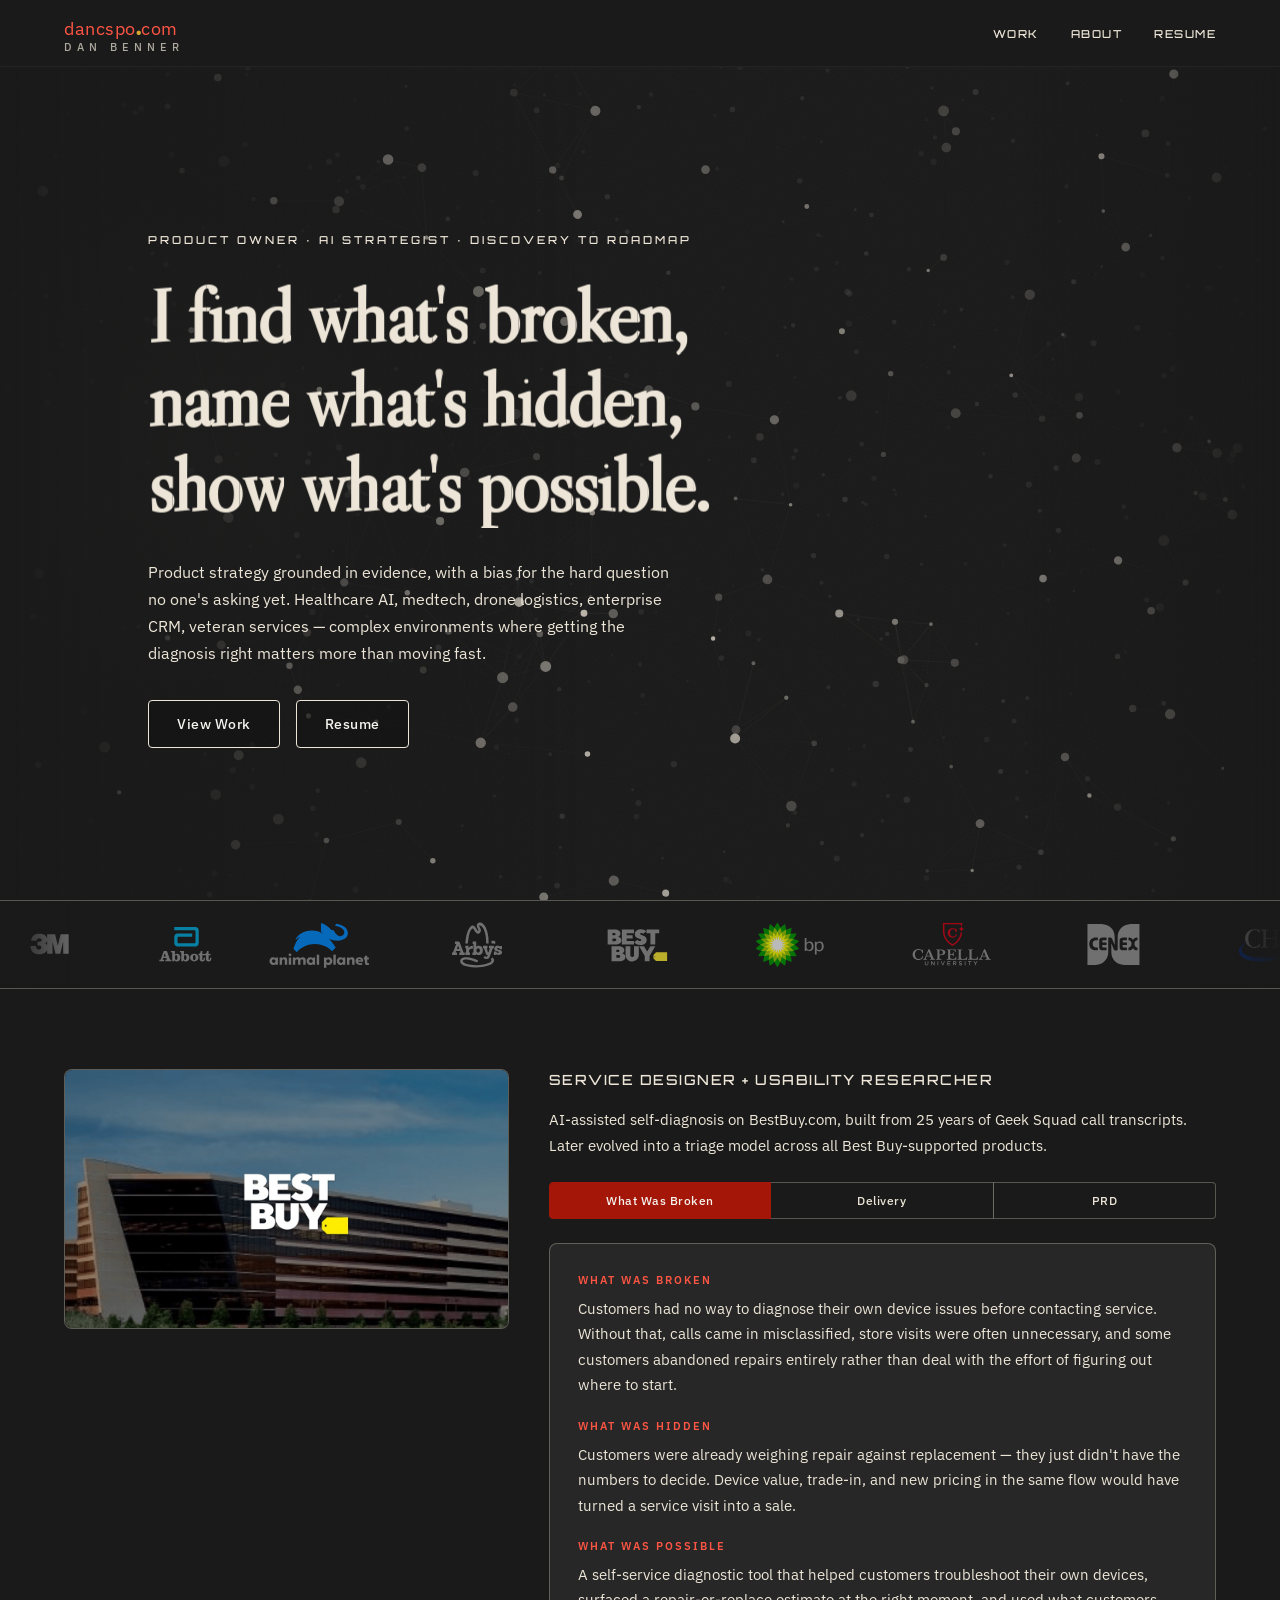
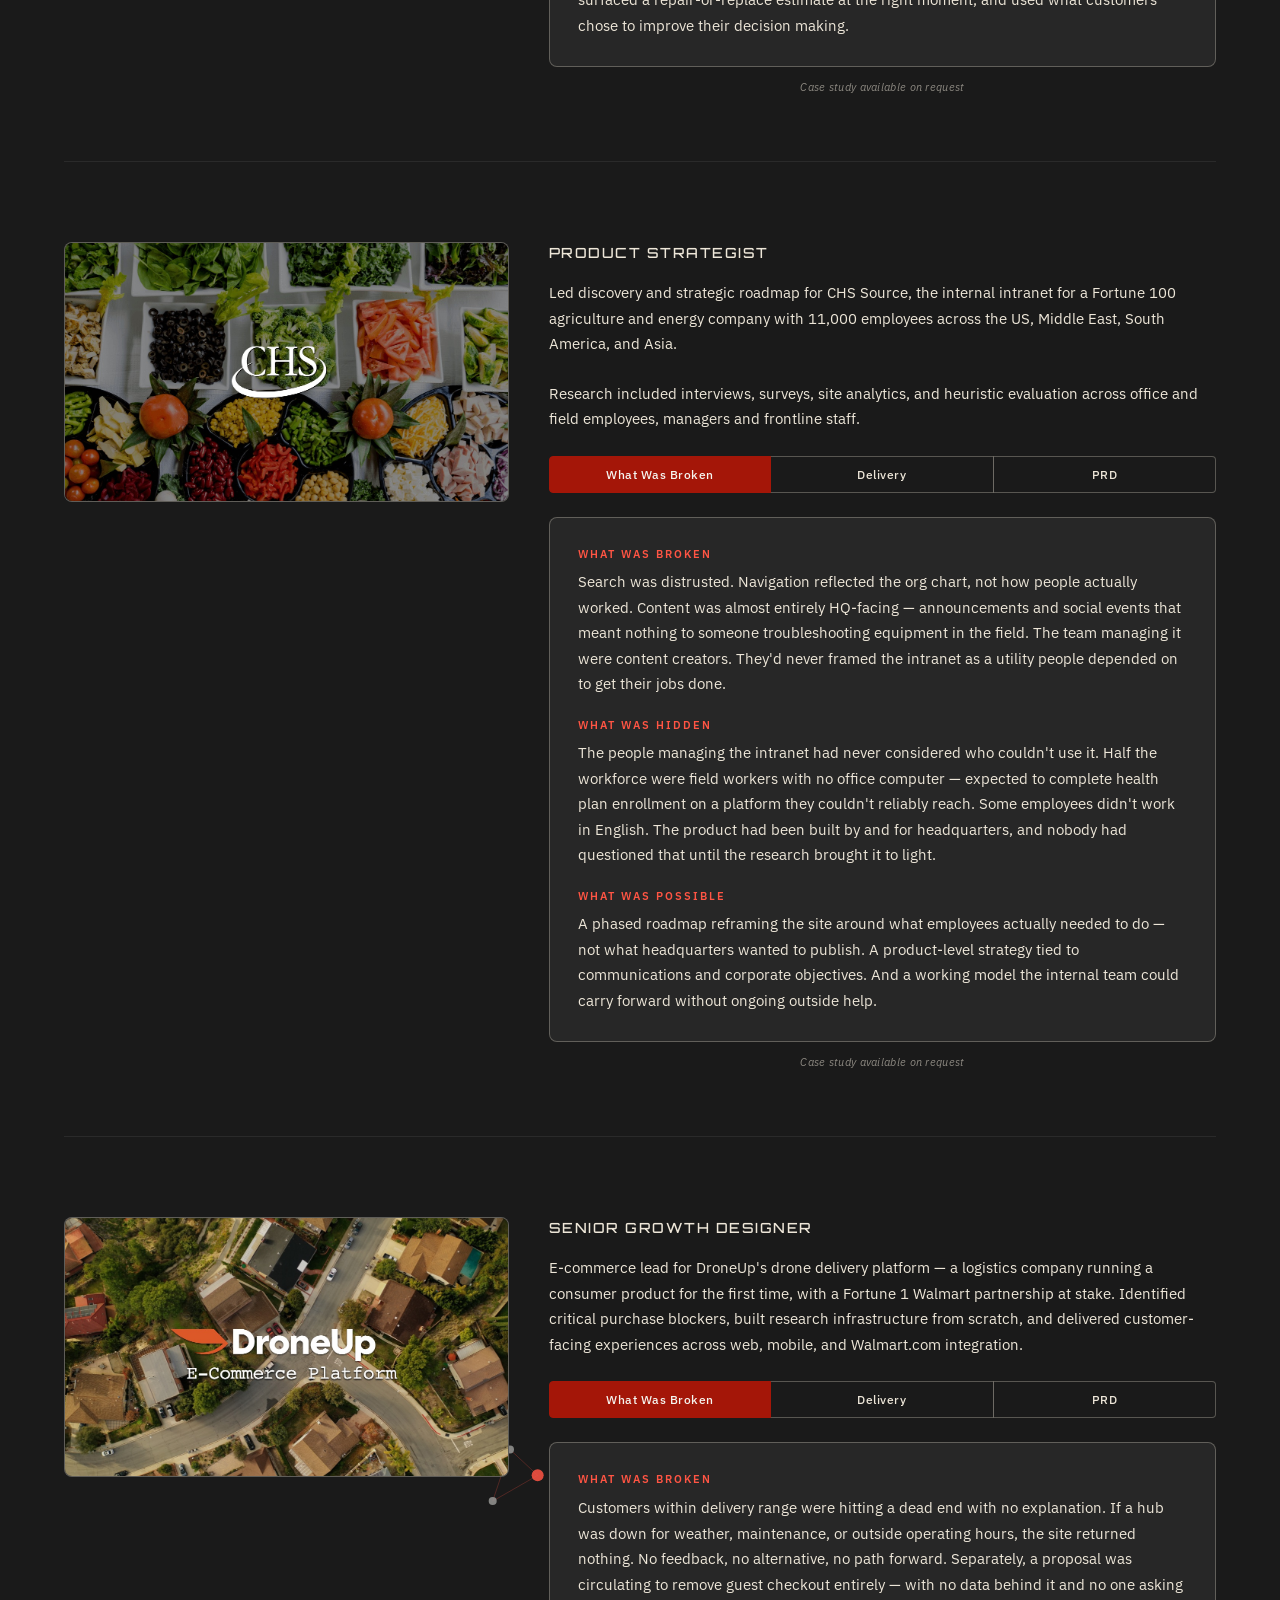
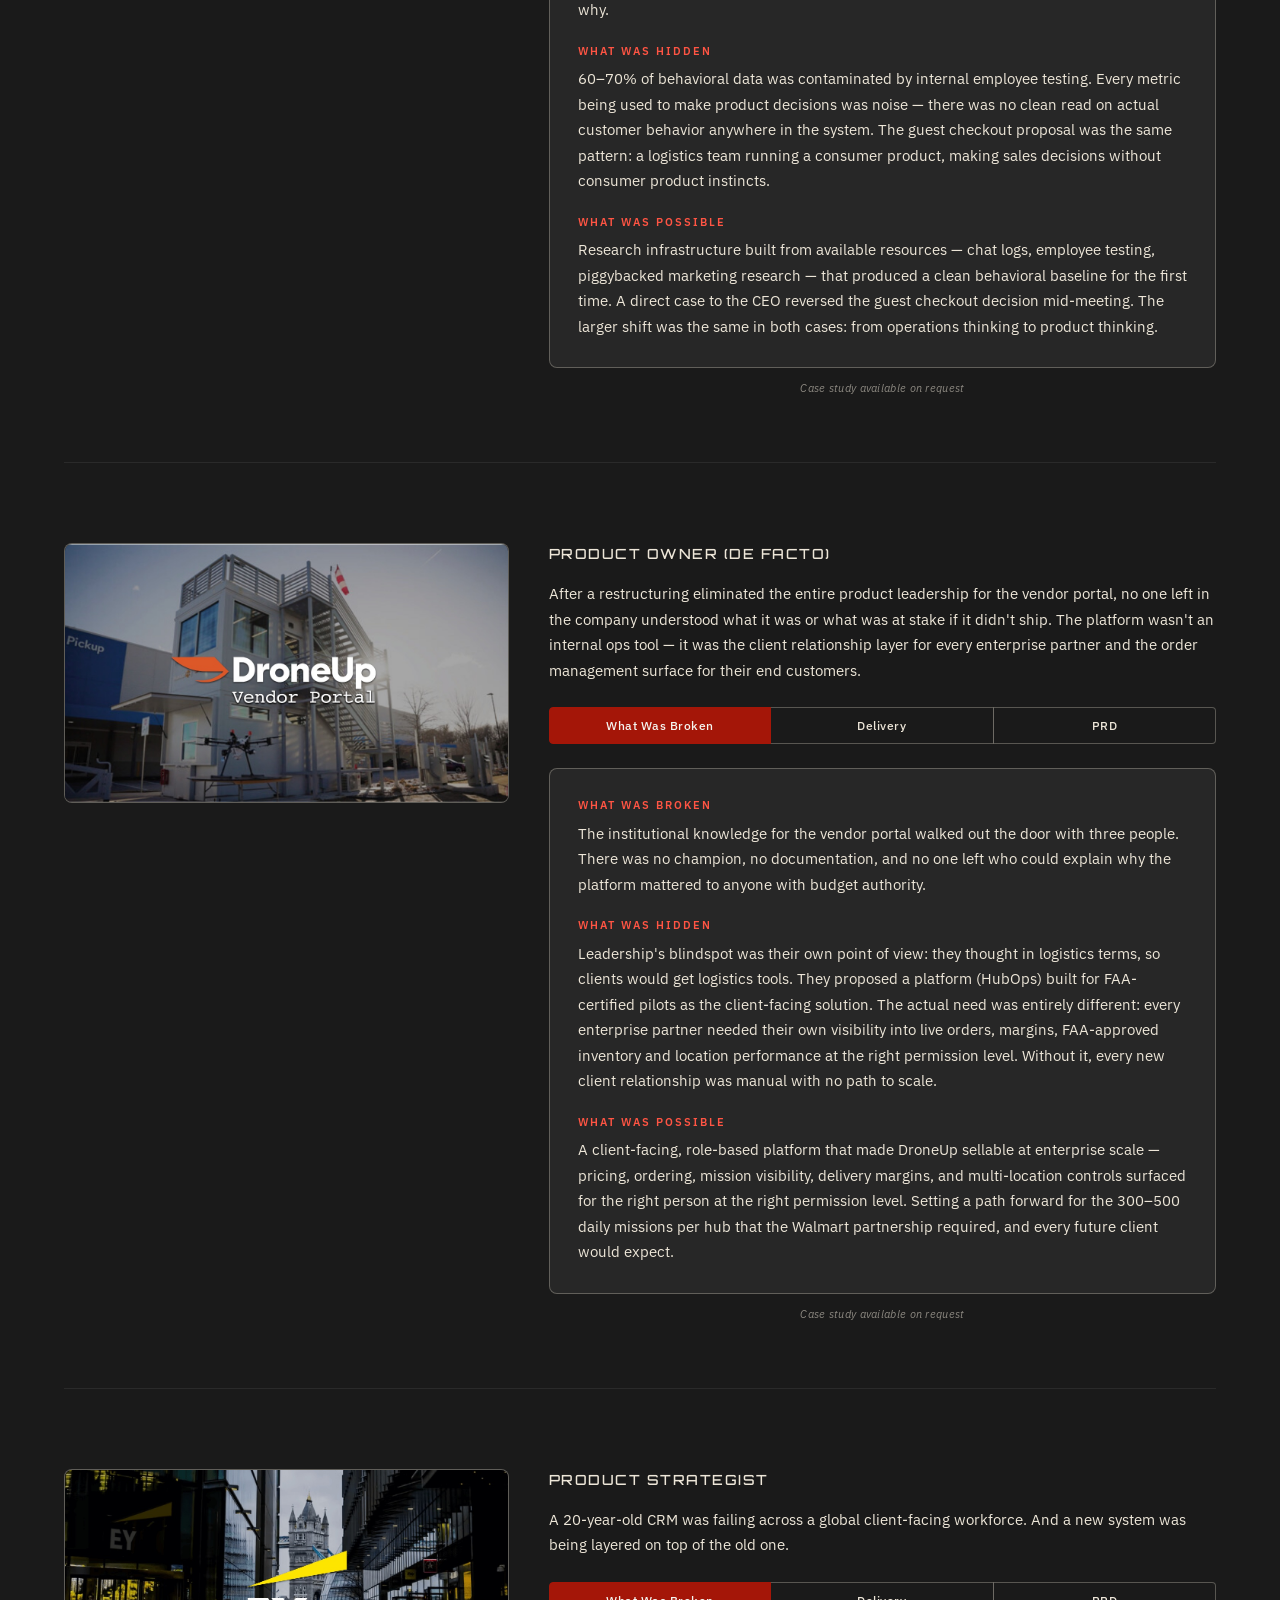
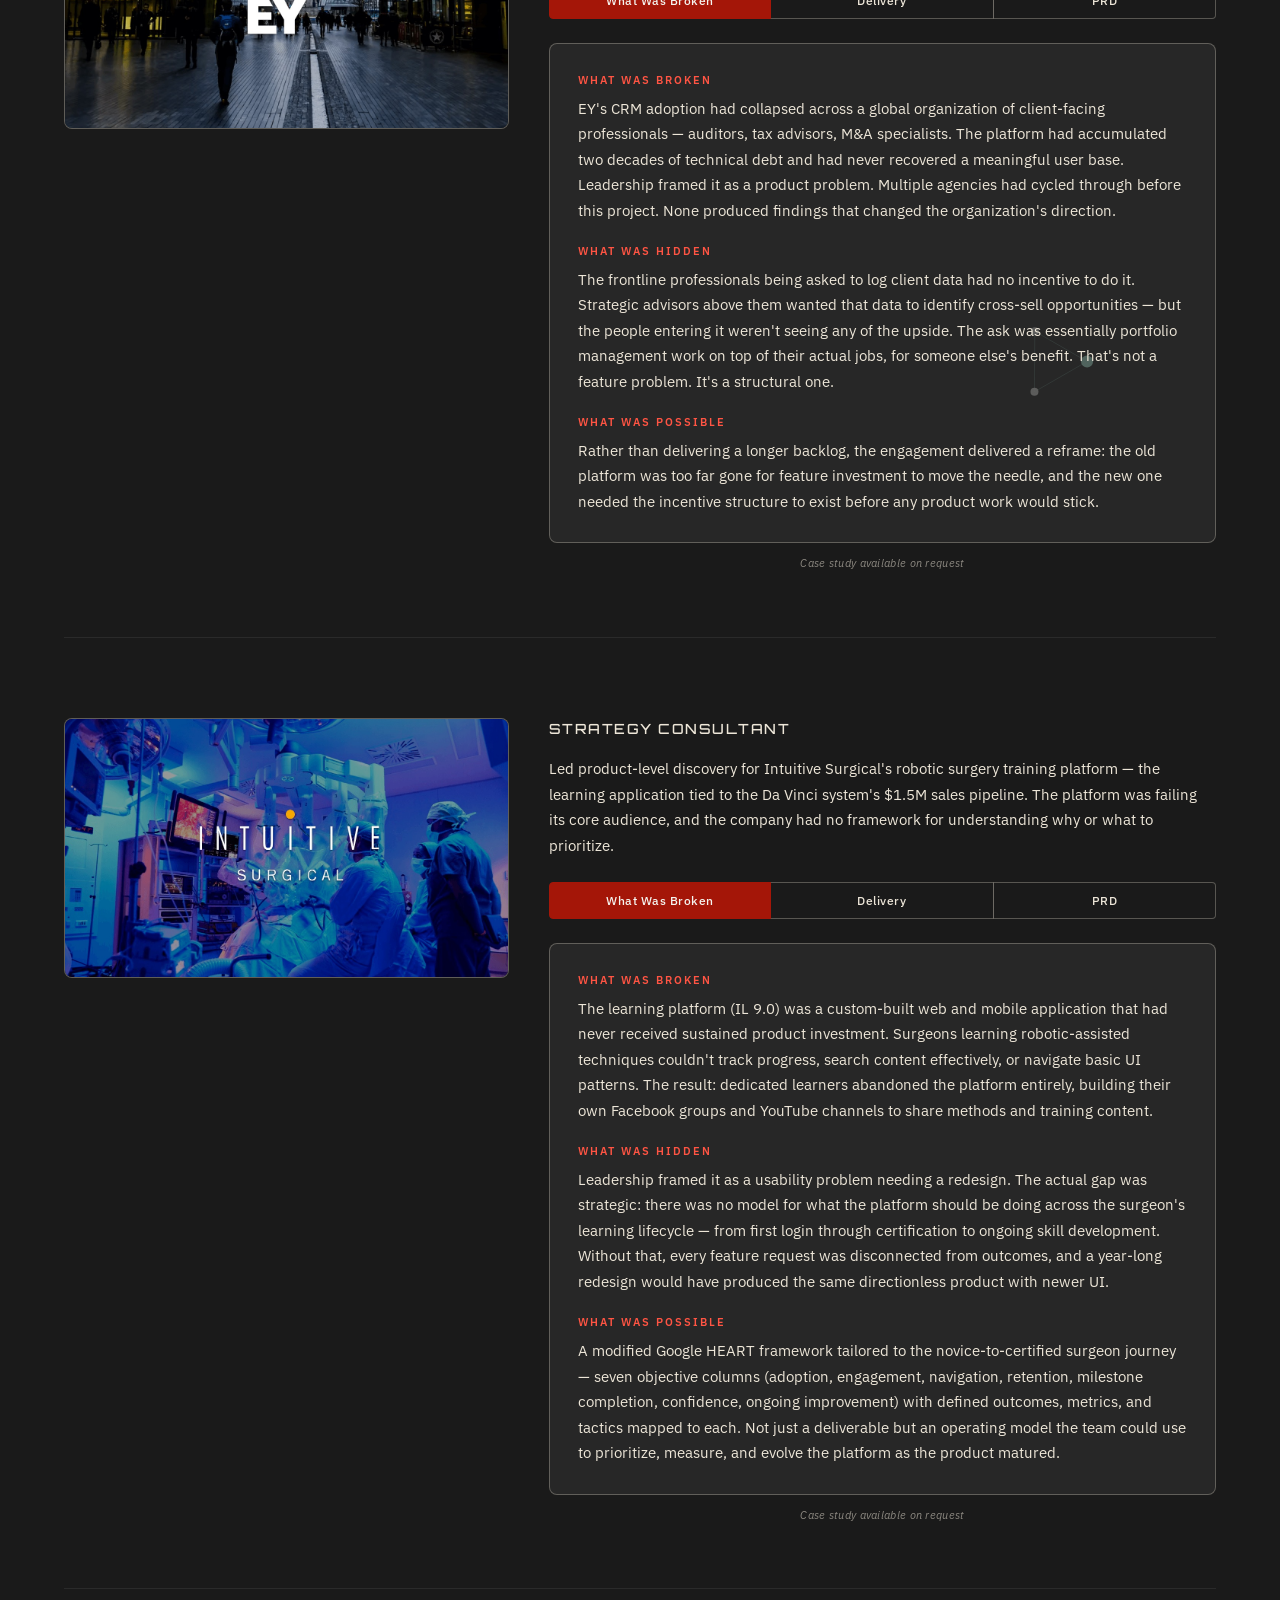
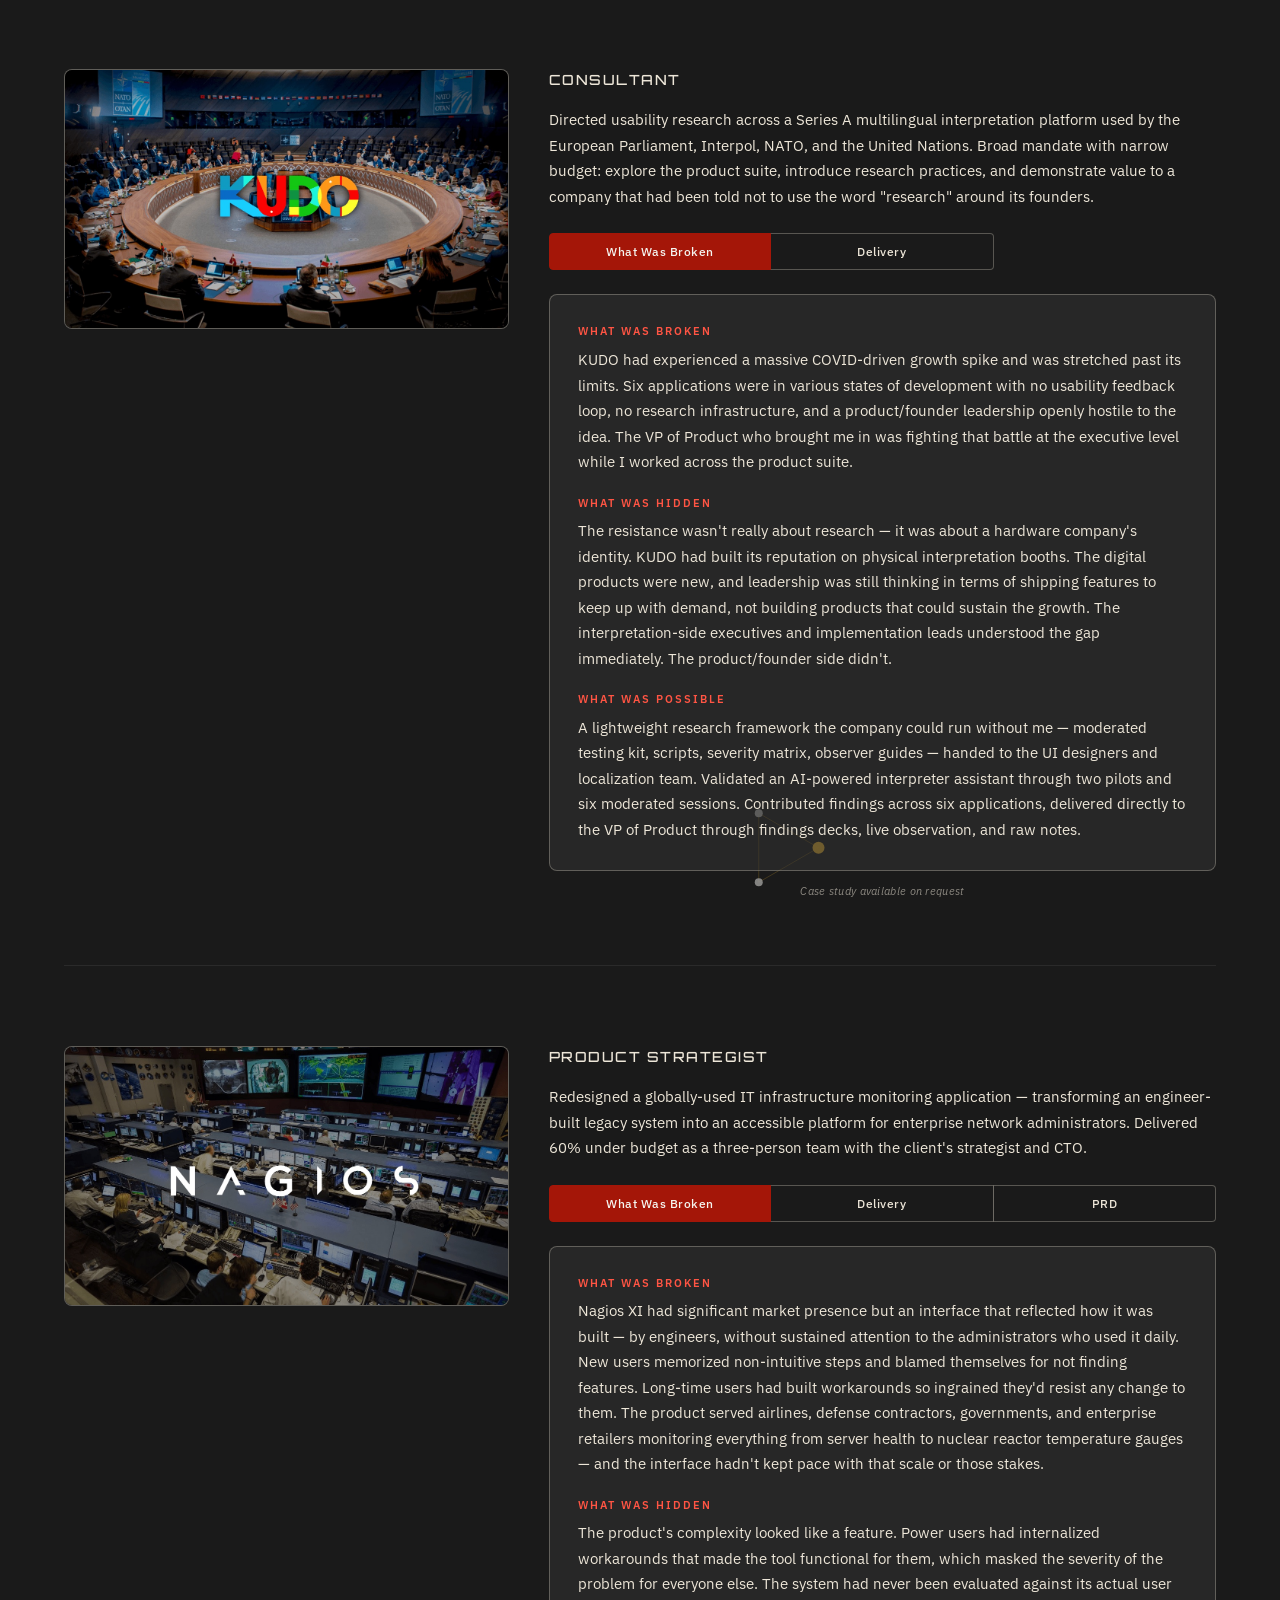
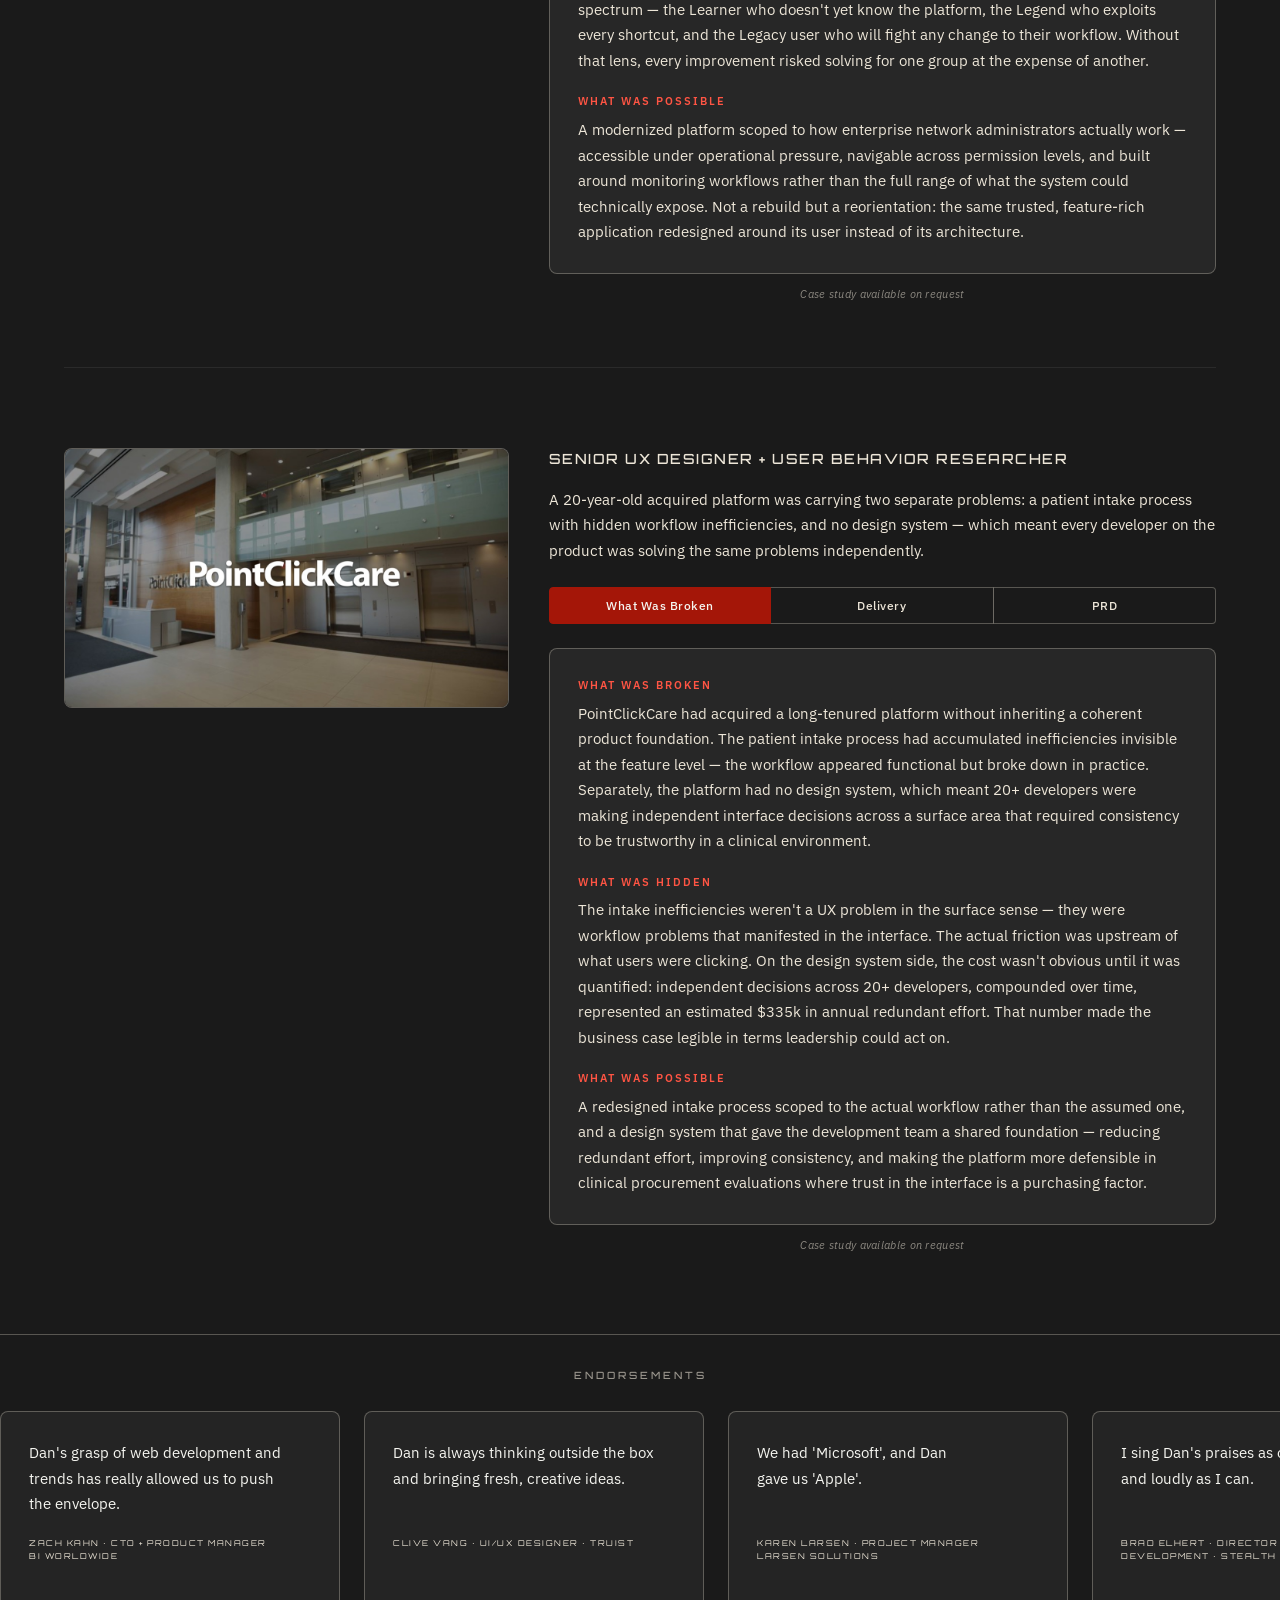
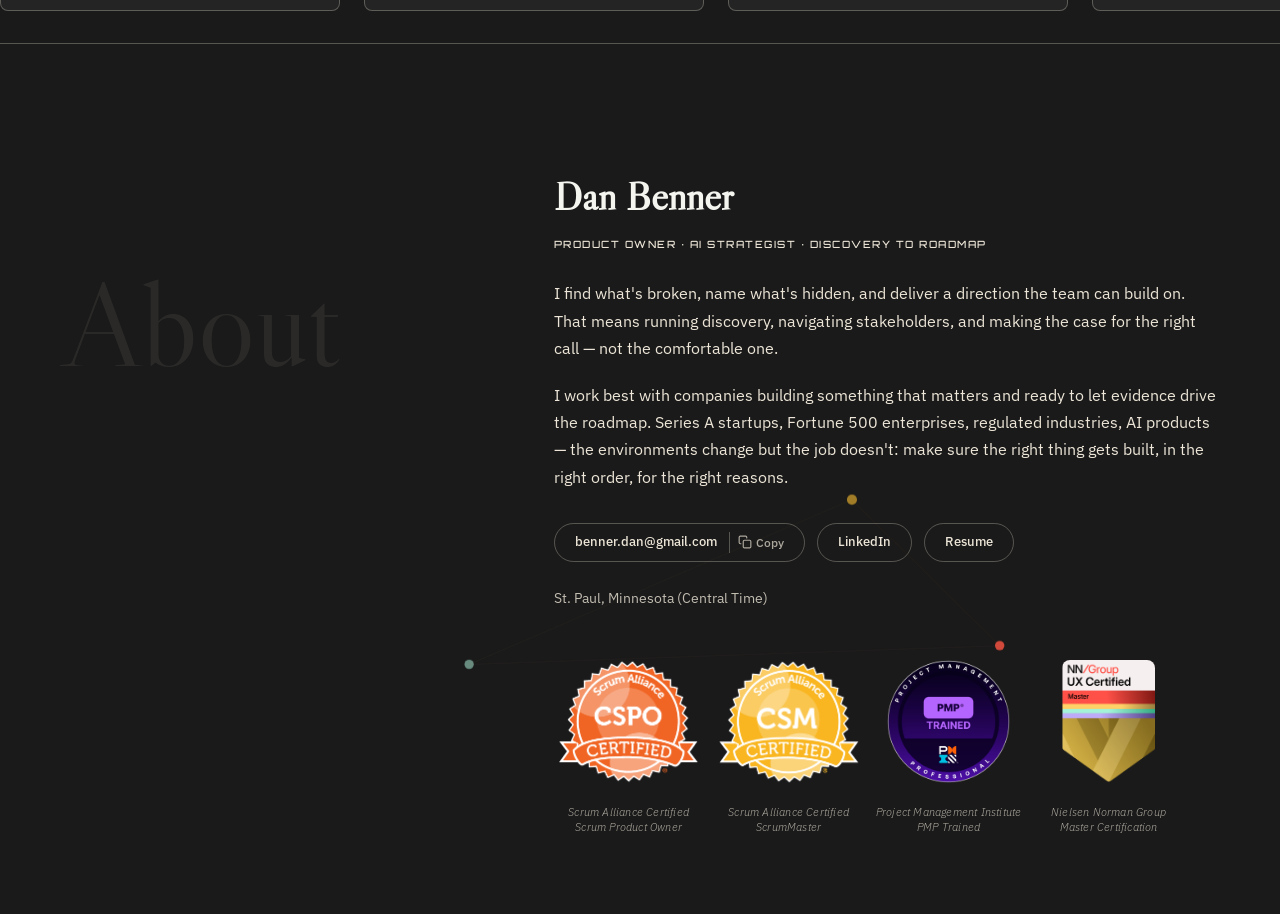
==== commit b3d138c8: "SEO, metadata, and About-section credential cleanup - Add meta description, OG/Twitter meta block, J" ====
--- a/index.html
+++ b/index.html
@@ -3,6 +3,12 @@
 <head>
 <meta charset="UTF-8">
 <meta name="viewport" content="width=device-width, initial-scale=1.0">
+<meta name="description" content="Product Owner and AI strategist. I find what's broken, name what's hidden, and show what's possible. Eight years across healthcare, logistics, and enterprise.">
+<meta property="og:type" content="profile">
+<meta property="og:url" content="https://dancspo.com/">
+<meta property="og:title" content="Dan Benner — Product Owner & AI Strategist">
+<meta property="og:description" content="Eight years helping teams figure out why their product isn't working — and what to do instead. Case studies, background, and current work.">
+<meta property="og:image:alt" content="Dan Benner, Product Owner and AI Strategist — dancspo.com">
 <script type="text/javascript">
     (function(c,l,a,r,i,t,y){
         c[a]=c[a]||function(){(c[a].q=c[a].q||[]).push(arguments)};
@@ -11,6 +17,27 @@
     })(window, document, "clarity", "script", "w7ox8tcgbs");
 </script>
 <title>Dan Benner — Product Owner &amp; AI Strategist</title>
+<script type="application/ld+json">
+{
+  "@context": "https://schema.org",
+  "@type": "Person",
+  "name": "Dan Benner",
+  "jobTitle": "Product Owner & AI Strategist",
+  "description": "Product Owner and AI strategist with eight years across healthcare AI, drone logistics, enterprise CRM, and veteran services. Nielsen Norman Group master-certified.",
+  "url": "https://dancspo.com",
+  "image": "https://dancspo.com/images/headshot.jpg",
+  "address": {
+    "@type": "PostalAddress",
+    "addressLocality": "Saint Paul",
+    "addressRegion": "MN",
+    "addressCountry": "US"
+  },
+  "sameAs": [
+    "https://www.linkedin.com/in/danbenner",
+    "https://github.com/dgbenner"
+  ]
+}
+</script>
 <link rel="preconnect" href="https://fonts.googleapis.com">
 <link rel="preconnect" href="https://fonts.gstatic.com" crossorigin>
 <link href="https://fonts.googleapis.com/css2?family=DM+Serif+Display&family=Libre+Caslon+Display&family=IBM+Plex+Mono:wght@400;500&family=Orbitron:wght@400;500;600;700&family=IBM+Plex+Sans:ital,wght@0,300;0,400;0,500;0,600;1,400&display=swap" rel="stylesheet">
@@ -625,6 +652,15 @@
   color: var(--cream);
   line-height: 1.7;
 }
+.case-study-request {
+  font-style: italic;
+  font-size: 11px;
+  text-align: center;
+  opacity: 0.55;
+  margin-top: -12px;
+  letter-spacing: 0.3px;
+  color: var(--cream);
+}
 
 .project-meta-grid {
   display: grid;
@@ -907,10 +943,12 @@
 }
 .seal-box {
   width: 150px;
-  height: 150px;
+  min-height: 150px;
   display: flex;
+  flex-direction: column;
   align-items: center;
-  justify-content: center;
+  justify-content: flex-start;
+  text-align: center;
 }
 .seal-box img {
   max-width: 100%;
@@ -920,16 +958,34 @@
   border-radius: 0;
   object-fit: contain;
 }
+.seal-img {
+  display: flex;
+  align-items: center;
+  justify-content: center;
+  height: 150px;
+  width: 150px;
+}
 .about-seals a {
   display: block;
+  text-align: center;
+  text-decoration: none;
   transition: opacity 0.2s;
 }
 .about-seals a:hover {
   opacity: 0.8;
 }
+.seal-caption {
+  display: block;
+  margin-top: 8px;
+  font-size: 11px;
+  font-weight: 300;
+  font-style: italic;
+  line-height: 1.35;
+  letter-spacing: 0.2px;
+  color: var(--cream);
+  opacity: 0.7;
+}
 .about-seals img {
-  width: 150px;
-  height: 150px;
   object-fit: contain;
   border-radius: var(--radius);
 }
@@ -1179,7 +1235,7 @@
     <div class="project-block" id="best-buy">
       <div class="project-grid">
         <div class="style-tile">
-          <img src="images/bestbuy.jpg" alt="Best Buy key slide" class="style-tile-img">
+          <img src="images/bestbuy.jpg" alt="Poster for Best Buy — AI-assisted self-diagnosis tool for Geek Squad service triage" class="style-tile-img">
           <div class="style-tile-meta">
             <span class="pill">Service Designer + Usability Researcher</span>
             <span class="pill">2017–2019</span>
@@ -1230,6 +1286,7 @@
             <div class="meta-cell"><div class="meta-cell-label">Outcomes</div></div>
             <div class="meta-cell"><div class="meta-cell-label">Tools</div></div>
           </div> -->
+        <p class="case-study-request">Case study available on request</p>
         </div>
       </div>
     </div>
@@ -1238,7 +1295,7 @@
     <div class="project-block" id="chs">
       <div class="project-grid">
         <div class="style-tile">
-          <img src="images/chs.jpg" alt="CHS key slide" class="style-tile-img">
+          <img src="images/chs.jpg" alt="Poster for CHS — discovery and strategic roadmap for an 11,000-employee global intranet" class="style-tile-img">
           <div class="style-tile-meta">
             <span class="pill">Product Strategist</span>
             <span class="pill">2020–Present</span>
@@ -1276,6 +1333,7 @@
             <div class="meta-cell"><div class="meta-cell-label">Outcomes</div></div>
             <div class="meta-cell"><div class="meta-cell-label">Tools</div></div>
           </div> -->
+        <p class="case-study-request">Case study available on request</p>
         </div>
       </div>
     </div>
@@ -1284,7 +1342,7 @@
     <div class="project-block" id="droneup">
       <div class="project-grid">
         <div class="style-tile">
-          <img src="images/droneupecom.jpg" alt="DroneUp key slide" class="style-tile-img">
+          <img src="images/droneupecom.jpg" alt="Poster for DroneUp — e-commerce and vendor portal work for drone delivery scaling with Walmart" class="style-tile-img">
           <div class="style-tile-meta">
             <span class="pill">Senior Growth Designer</span>
             <span class="pill">2022–2023</span>
@@ -1318,6 +1376,7 @@
             <div class="meta-cell"><div class="meta-cell-label">Outcomes</div></div>
             <div class="meta-cell"><div class="meta-cell-label">Tools</div></div>
           </div> -->
+        <p class="case-study-request">Case study available on request</p>
         </div>
       </div>
     </div>
@@ -1352,6 +1411,7 @@
             <div class="prd-section-title">Requirements</div><p class="overview-text">Role-based permissions supporting store, regional, and enterprise access. Live order and mission status visibility per location. Margin and revenue reporting per merchant. Product and pricing management per vendor. Multi-location dashboard. API integration pathways for merchant platforms.</p>
             <div class="prd-section-title">Out of Scope</div><p class="overview-text">HubOps internal operations, pilot-facing tooling, FAA compliance workflows, consumer-facing e-commerce</p>
           </div>
+        <p class="case-study-request">Case study available on request</p>
         </div>
       </div>
     </div>
@@ -1360,7 +1420,7 @@
     <div class="project-block" id="ey">
       <div class="project-grid">
         <div class="style-tile">
-          <img src="images/ey.jpg" alt="Ernst & Young key slide" class="style-tile-img">
+          <img src="images/ey.jpg" alt="Poster for EY — discovery on a 20-year-old CRM exposing data quality as the real adoption barrier" class="style-tile-img">
           <div class="style-tile-meta">
             <span class="pill">Product Strategist</span>
             <span class="pill">2021–2022</span>
@@ -1390,6 +1450,7 @@
             <div class="prd-section-title">Requirements</div><p class="overview-text">Conduct structured discovery across user segments and organizational levels. Synthesize findings into a root cause diagnosis with supporting data. Deliver a strategic recommendation with implementation sequencing. Frame findings in terms of organizational decision-making, not feature prioritization.</p>
             <div class="prd-section-title">Out of Scope</div><p class="overview-text">Feature specification, UX design, technical architecture, platform evaluation or vendor selection</p>
           </div>
+        <p class="case-study-request">Case study available on request</p>
         </div>
       </div>
     </div>
@@ -1398,7 +1459,7 @@
     <div class="project-block" id="intuitive">
       <div class="project-grid">
         <div class="style-tile">
-          <img src="images/intuitive.jpg" alt="Intuitive Surgical key slide" class="style-tile-img">
+          <img src="images/intuitive.jpg" alt="Poster for Intuitive Surgical — discovery on the Da Vinci robotic surgery training platform" class="style-tile-img">
           <div class="style-tile-meta">
             <span class="pill">Strategy Consultant</span>
             <span class="pill">2022</span>
@@ -1428,6 +1489,7 @@
             <div class="prd-section-title">Requirements</div><p class="overview-text">Conduct discovery with surgical professional users to identify usability and trust gaps. Map workaround behavior to specific platform failure points. Deliver tiered roadmap with implementation sequencing rationale. Provide recommendation on build cycle structure with supporting evidence.</p>
             <div class="prd-section-title">Out of Scope</div><p class="overview-text">Feature design, content development, clinical training curriculum, engineering specification</p>
           </div>
+        <p class="case-study-request">Case study available on request</p>
         </div>
       </div>
     </div>
@@ -1436,7 +1498,7 @@
     <div class="project-block" id="kudo">
       <div class="project-grid">
         <div class="style-tile">
-          <img src="images/kudo.jpg" alt="KUDO key slide" class="style-tile-img">
+          <img src="images/kudo.jpg" alt="Poster for KUDO — usability research framework for a multilingual interpretation platform" class="style-tile-img">
           <div class="style-tile-meta">
             <span class="pill">User Experience Consultant</span>
             <span class="pill">2021</span>
@@ -1457,6 +1519,7 @@
           <div class="seg-panel" id="seg-overview-kudo">
             <div class="narrative-section"><div class="narrative-label">Delivery</div><p class="narrative-text">Ran guerrilla-style research across six applications: Interpreter Assistant (AI glossary builder for event preparation), Live Interpretation Autosuggestor (real-time word suggestion during live multilingual sessions), KCP core platform, Conference Console, Marketplace, and client onboarding.</p><p class="narrative-text" style="margin-top:12px">Built reusable research toolkit (test plans, scripts, surveys, severity matrix). Conducted contextual interviews with interpreters, implementation leads, and marketplace stakeholders. Findings fed into VP of Product's development and production decisions.</p></div>
           </div>
+        <p class="case-study-request">Case study available on request</p>
         </div>
       </div>
     </div>
@@ -1495,6 +1558,7 @@
             <div class="prd-section-title">Requirements</div><p class="overview-text">Discovery with enterprise network administrator user segment to identify primary workflow friction points. Accessibility audit against enterprise compliance standards. Interface redesign scoped to primary monitoring workflows. Preservation of advanced functionality for power user segment.</p>
             <div class="prd-section-title">Out of Scope</div><p class="overview-text">Backend architecture changes, monitoring engine modifications, feature additions beyond scope of redesign brief</p>
           </div>
+        <p class="case-study-request">Case study available on request</p>
         </div>
       </div>
     </div>
@@ -1505,7 +1569,7 @@
     <div class="project-block" id="pointclickcare">
       <div class="project-grid">
         <div class="style-tile">
-          <img src="images/pcc.jpg" alt="PointClickCare key slide" class="style-tile-img">
+          <img src="images/pcc.jpg" alt="Poster for PointClickCare — patient intake redesign and design system for an acquired healthcare platform" class="style-tile-img">
           <div class="style-tile-meta">
             <span class="pill">Product Designer + Researcher</span>
             <span class="pill">0000</span>
@@ -1535,6 +1599,7 @@
             <div class="prd-section-title">Requirements</div><p class="overview-text">Workflow discovery with clinical staff to identify upstream friction points in intake process. Intake redesign scoped to actual workflow rather than interface symptoms. Design system covering primary interface patterns across platform. Business case documentation quantifying redundant effort savings.</p>
             <div class="prd-section-title">Out of Scope</div><p class="overview-text">Backend system changes, clinical workflow policy, platform feature additions outside intake scope</p>
           </div>
+        <p class="case-study-request">Case study available on request</p>
         </div>
       </div>
     </div>
@@ -1543,7 +1608,7 @@
     <div class="project-block" id="stealth">
       <div class="project-grid">
         <div class="style-tile">
-          <img src="images/stealthAI.jpg" alt="Stealth AI key slide" class="style-tile-img">
+          <img src="images/stealthAI.jpg" alt="Poster for Stealth AI — adaptive progression framework for a conversational AI product" class="style-tile-img">
           <div class="style-tile-meta">
             <span class="pill">Product Specialist</span>
             <span class="pill">2024–2026</span>
@@ -1573,6 +1638,7 @@
             <div class="prd-section-title">Requirements</div><p class="overview-text">Define user self-awareness spectrum and map entry points across it. Design progression framework with adaptive complexity scaling. Develop behavioral signal taxonomy for conversational intelligence system. Establish value realization milestone for retention measurement purposes.</p>
             <div class="prd-section-title">Out of Scope</div><p class="overview-text">Clinical diagnosis or treatment recommendation, backend model training, content outside defined progression framework scope</p>
           </div>
+        <p class="case-study-request">Case study available on request</p>
         </div>
       </div>
     </div>
@@ -1582,7 +1648,7 @@
     <div class="project-block" id="vetavize">
       <div class="project-grid">
         <div class="style-tile">
-          <img src="images/vetavize.jpg" alt="Vetavize key slide" class="style-tile-img">
+          <img src="images/vetavize.jpg" alt="Poster for Vetavize — AI system for veterans benefits claims with outcome-driven model improvement" class="style-tile-img">
           <div class="style-tile-meta">
             <span class="pill">Product Strategist</span>
             <span class="pill">2020–Present</span>
@@ -1610,6 +1676,7 @@
             <div class="prd-section-title">Requirements</div><p class="overview-text">Define outcome tracking taxonomy across claim types and review strategies. Architect feedback mechanism connecting resolved claims to recommendation model. Establish baseline claim success rate for improvement measurement. Define advocate-facing interface for recommendation delivery and override capture.</p>
             <div class="prd-section-title">Out of Scope</div><p class="overview-text">Legal representation, VA process automation, claim filing on behalf of users</p>
           </div>
+        <p class="case-study-request">Case study available on request</p>
         </div>
       </div>
     </div>
@@ -1811,7 +1878,6 @@
         <div class="about-role">Product Owner · AI Strategist · Discovery to Roadmap</div>
         <p class="about-text">I find what's broken, name what's hidden, and deliver a direction the team can build on. That means running discovery, navigating stakeholders, and making the case for the right call — not the comfortable one.</p>
         <p class="about-text">I work best with companies building something that matters and ready to let evidence drive the roadmap. Series A startups, Fortune 500 enterprises, regulated industries, AI products — the environments change but the job doesn't: make sure the right thing gets built, in the right order, for the right reasons.</p>
-        <p class="about-text" style="font-style:italic">Case studies available on request</p>
         <div class="about-contact">
           <div class="email-btn">
             <span class="email-text">benner.dan@gmail.com</span>
@@ -1828,12 +1894,12 @@
         </div>
         <div class="about-seals">
           <div class="seal-pair">
-            <div class="seal-box"><a href="https://bcert.me/bc/html/show-badge.html?b=jttbpsao" target="_blank" rel="noopener"><img src="images/seal-cspo.png" alt="Certified Scrum Product Owner"></a></div>
-            <div class="seal-box"><a href="https://bcert.me/bc/html/show-badge.html?b=qoxpnkmy" target="_blank" rel="noopener"><img src="images/seal-csm.png" alt="Certified ScrumMaster"></a></div>
+            <div class="seal-box"><a href="https://bcert.me/bc/html/show-badge.html?b=jttbpsao" target="_blank" rel="noopener" title="Scrum Alliance Certified Product Owner"><span class="seal-img"><img src="images/seal-cspo.png" alt="Scrum Alliance Certified Scrum Product Owner (CSPO) certification badge"></span><span class="seal-caption">Scrum Alliance Certified Scrum Product Owner</span></a></div>
+            <div class="seal-box"><a href="https://bcert.me/bc/html/show-badge.html?b=qoxpnkmy" target="_blank" rel="noopener" title="Scrum Alliance Certified Scrum Master"><span class="seal-img"><img src="images/seal-csm.png" alt="Scrum Alliance Certified ScrumMaster (CSM) certification badge"></span><span class="seal-caption">Scrum Alliance Certified ScrumMaster</span></a></div>
           </div>
           <div class="seal-pair">
-            <div class="seal-box"><a href="https://drive.google.com/file/d/124QPFP4WYxmq6Ms5wgLIGnJe5XrCMZaI/view?usp=sharing" target="_blank" rel="noopener"><img src="images/seal-pmp-300.png" alt="PMP Trained - Project Management Professional" style="max-height:123px"></a></div>
-            <div class="seal-box"><a href="https://drive.google.com/file/d/12oYYyPOWrtv8fO9ufugPcZNyhaYdA6fT/view?usp=sharing" target="_blank" rel="noopener"><img src="images/seal-nng.png" alt="NN/Group UX Certified Master" style="max-height:123px"></a></div>
+            <div class="seal-box"><a href="https://drive.google.com/file/d/124QPFP4WYxmq6Ms5wgLIGnJe5XrCMZaI/view?usp=sharing" target="_blank" rel="noopener" title="PMI PMP Training"><span class="seal-img"><img src="images/seal-pmp-300.png" alt="Project Management Institute (PMI) PMP training" style="max-height:123px"></span><span class="seal-caption">Project Management Institute PMP Trained</span></a></div>
+            <div class="seal-box"><a href="https://drive.google.com/file/d/12oYYyPOWrtv8fO9ufugPcZNyhaYdA6fT/view?usp=sharing" target="_blank" rel="noopener" title="Nielsen Norman Group Master Certification"><span class="seal-img"><img src="images/seal-nng.png" alt="Nielsen Norman Group Master Certification in UX — Interaction Design, User Behavior Research, and UX Management &amp; Strategy" style="max-height:123px"></span><span class="seal-caption">Nielsen Norman Group Master Certification</span></a></div>
           </div>
         </div>
       </div>
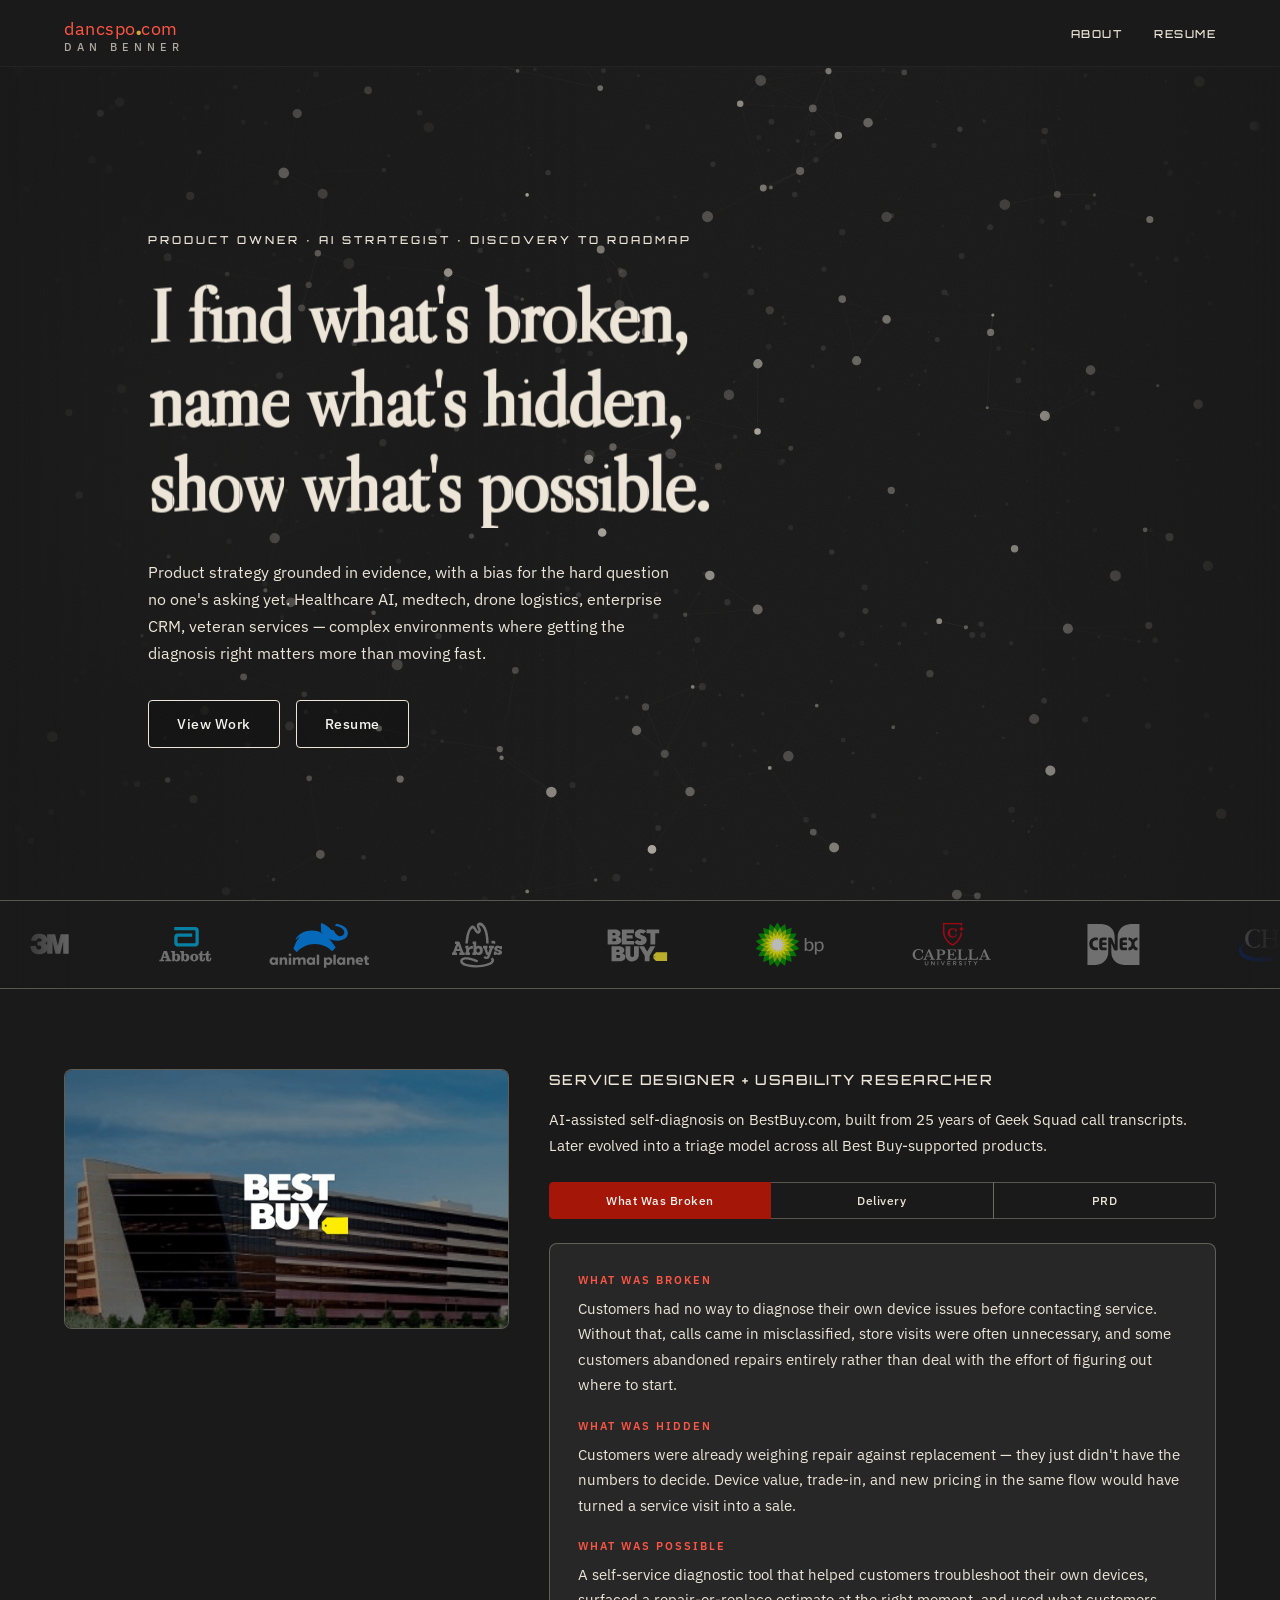
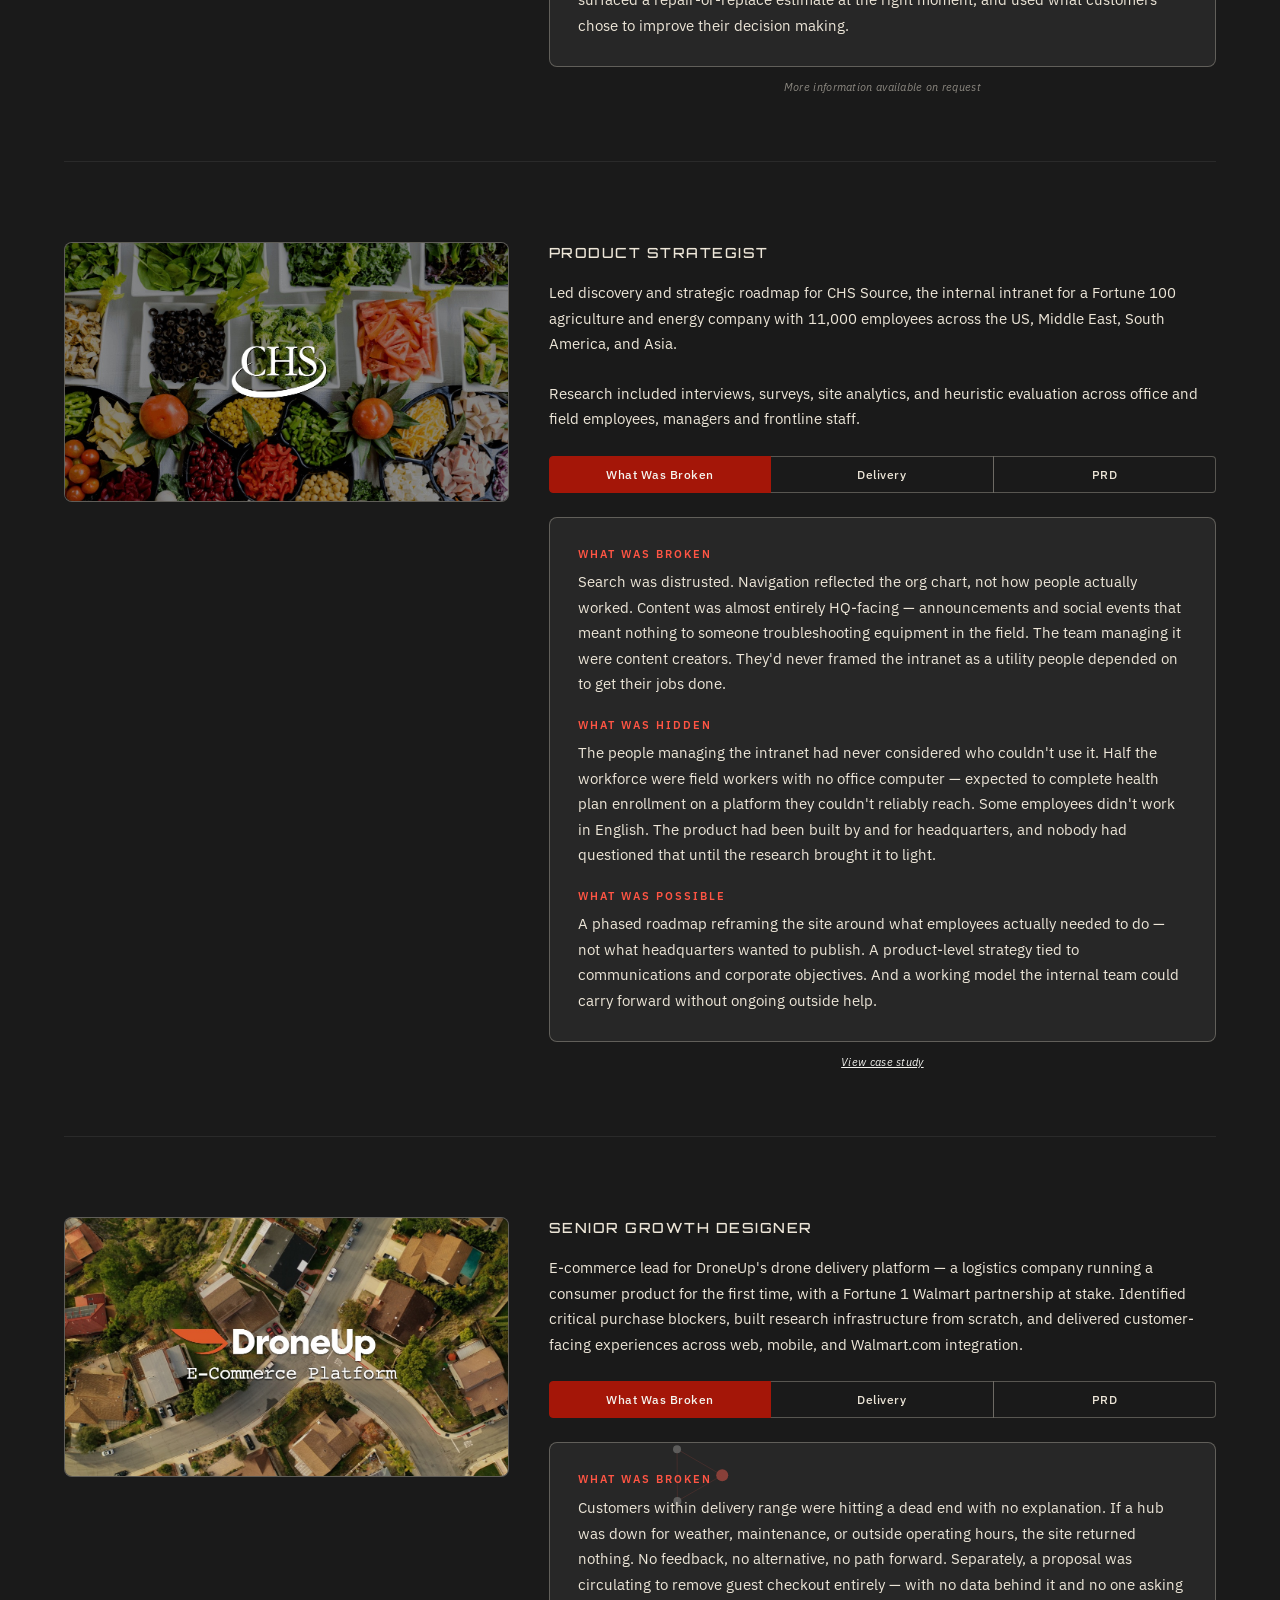
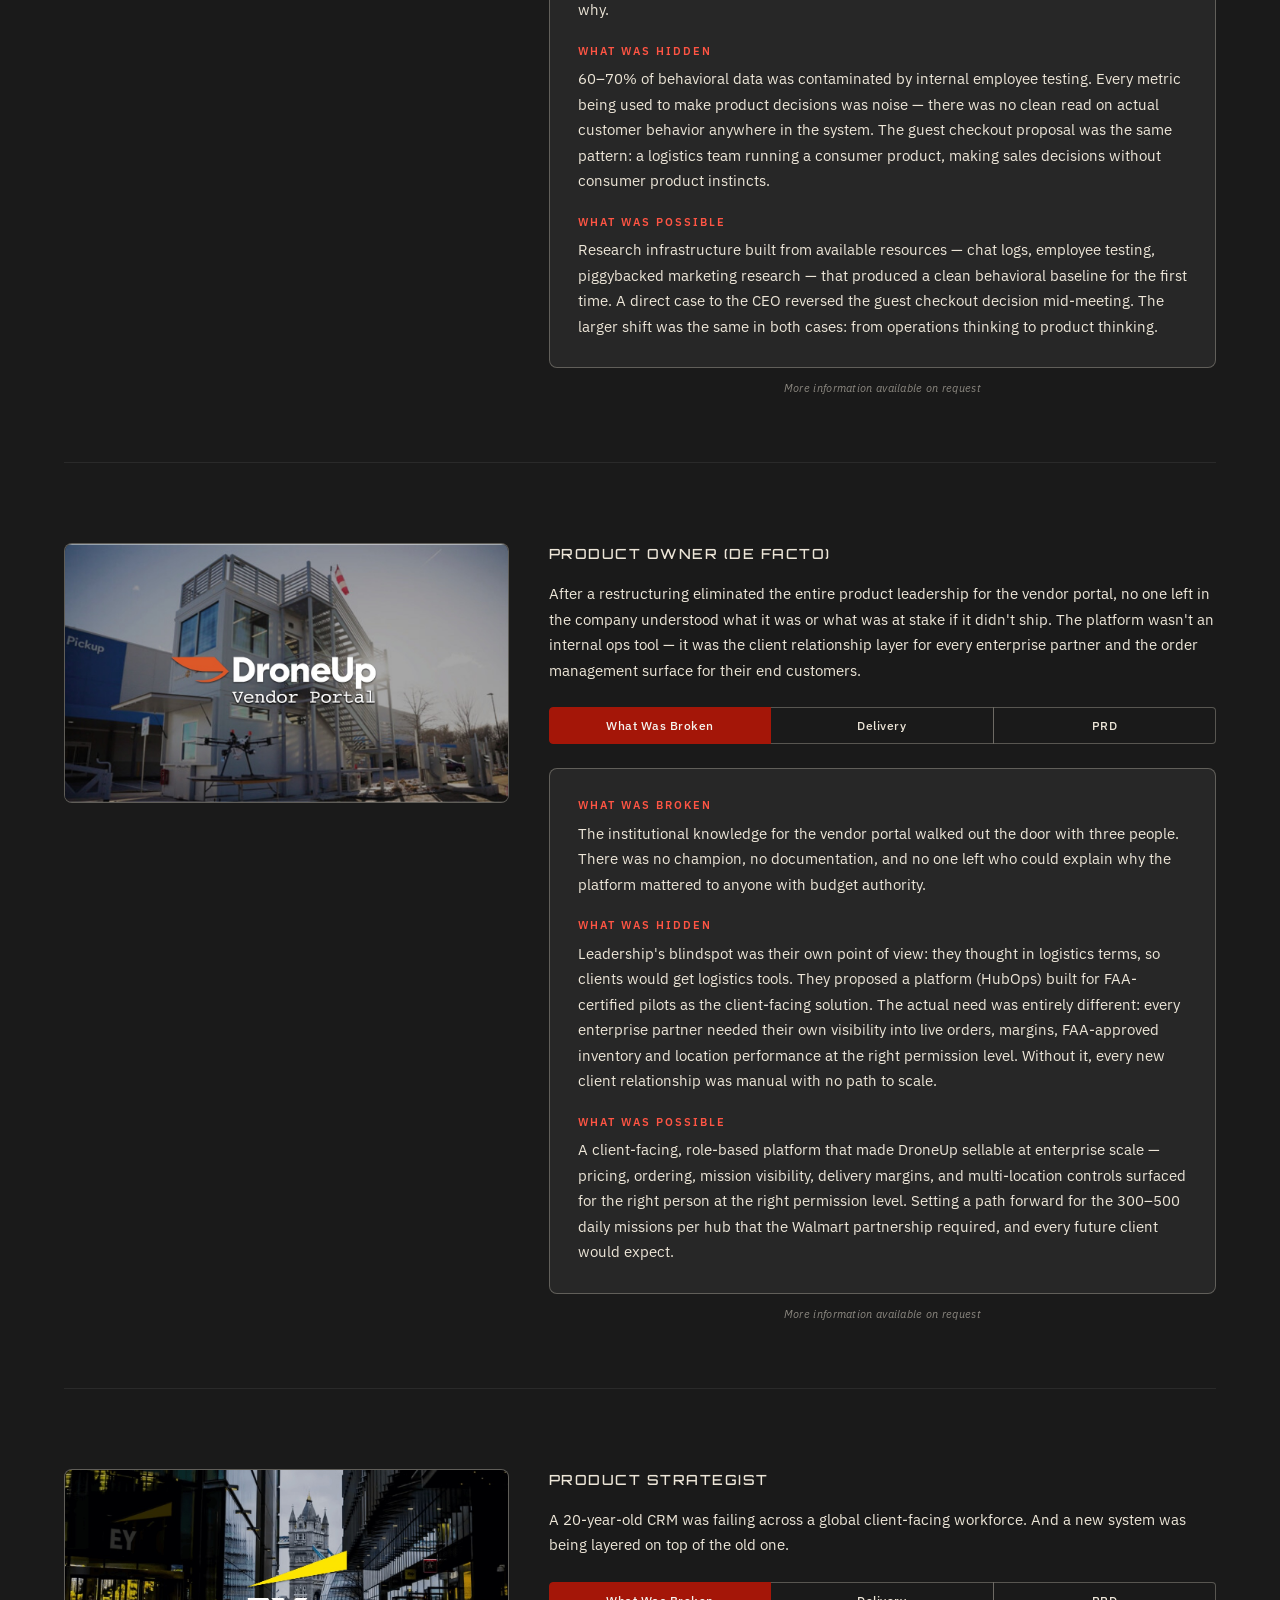
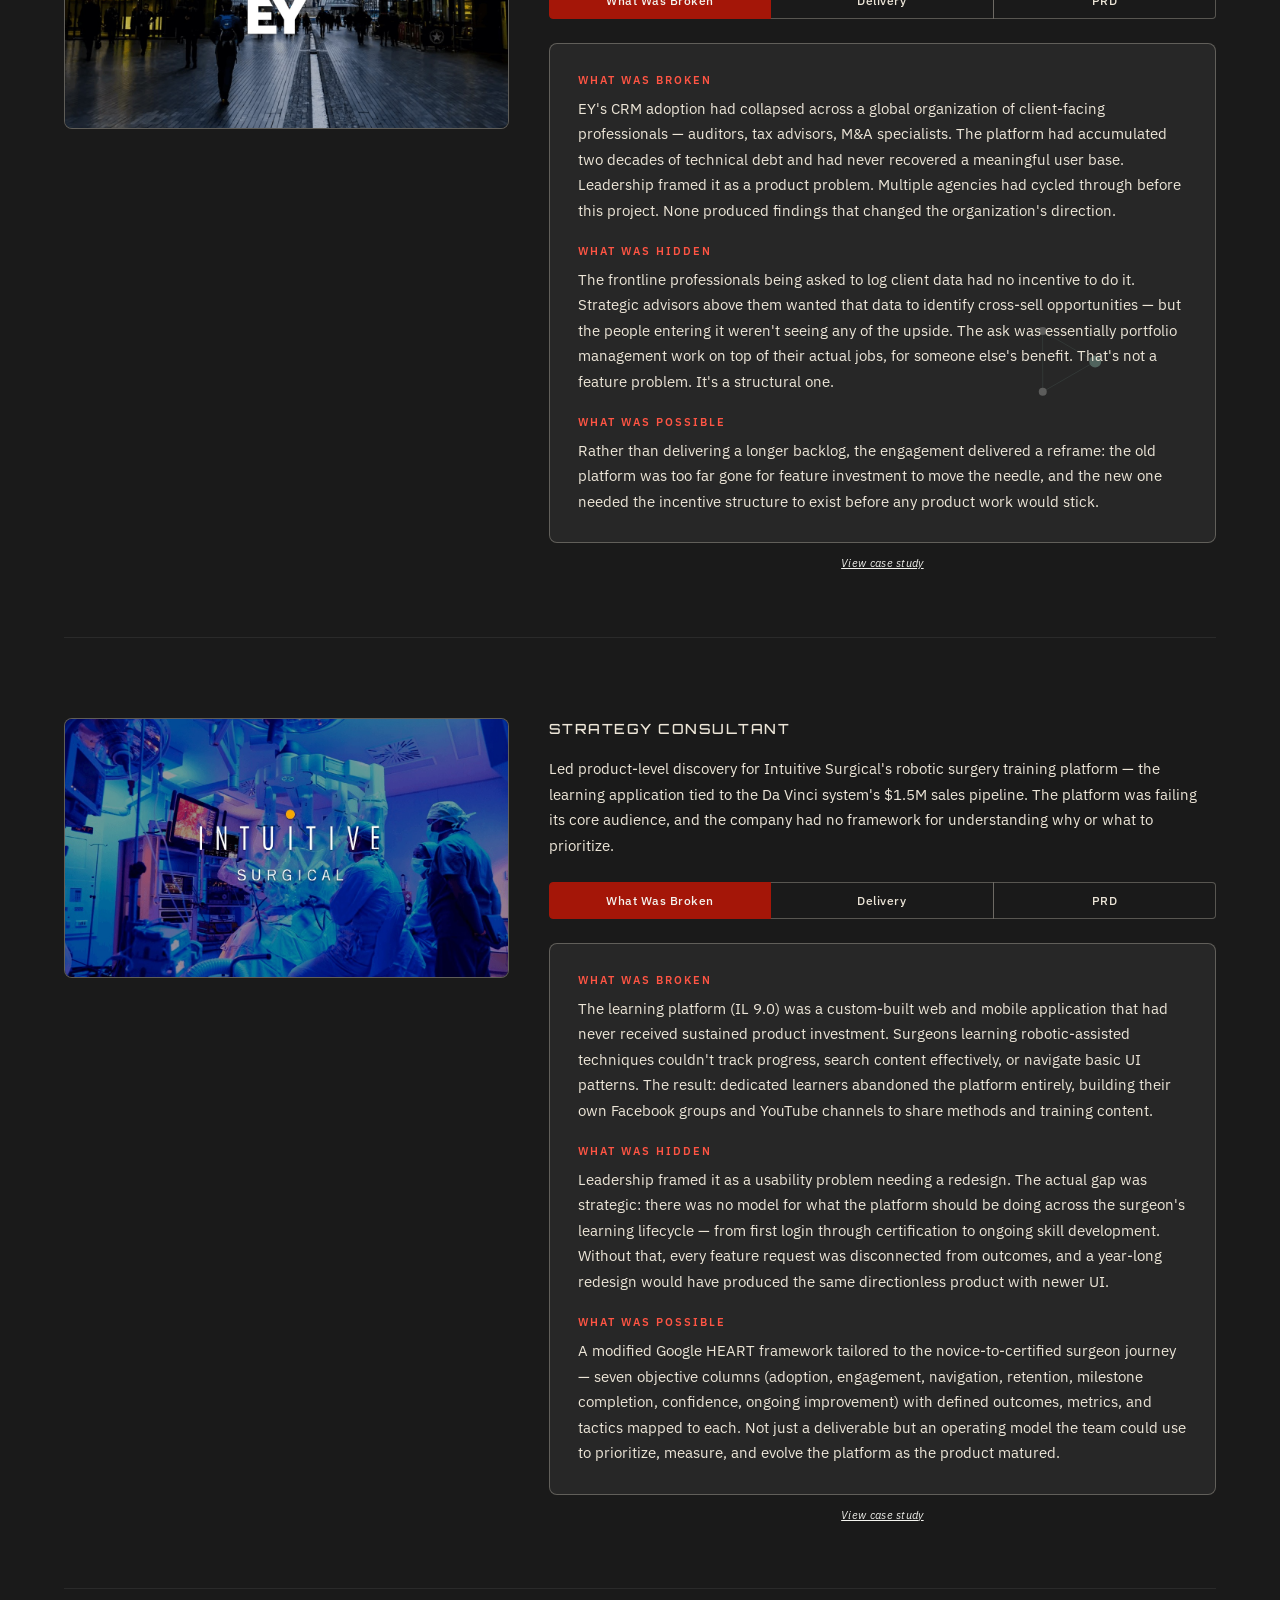
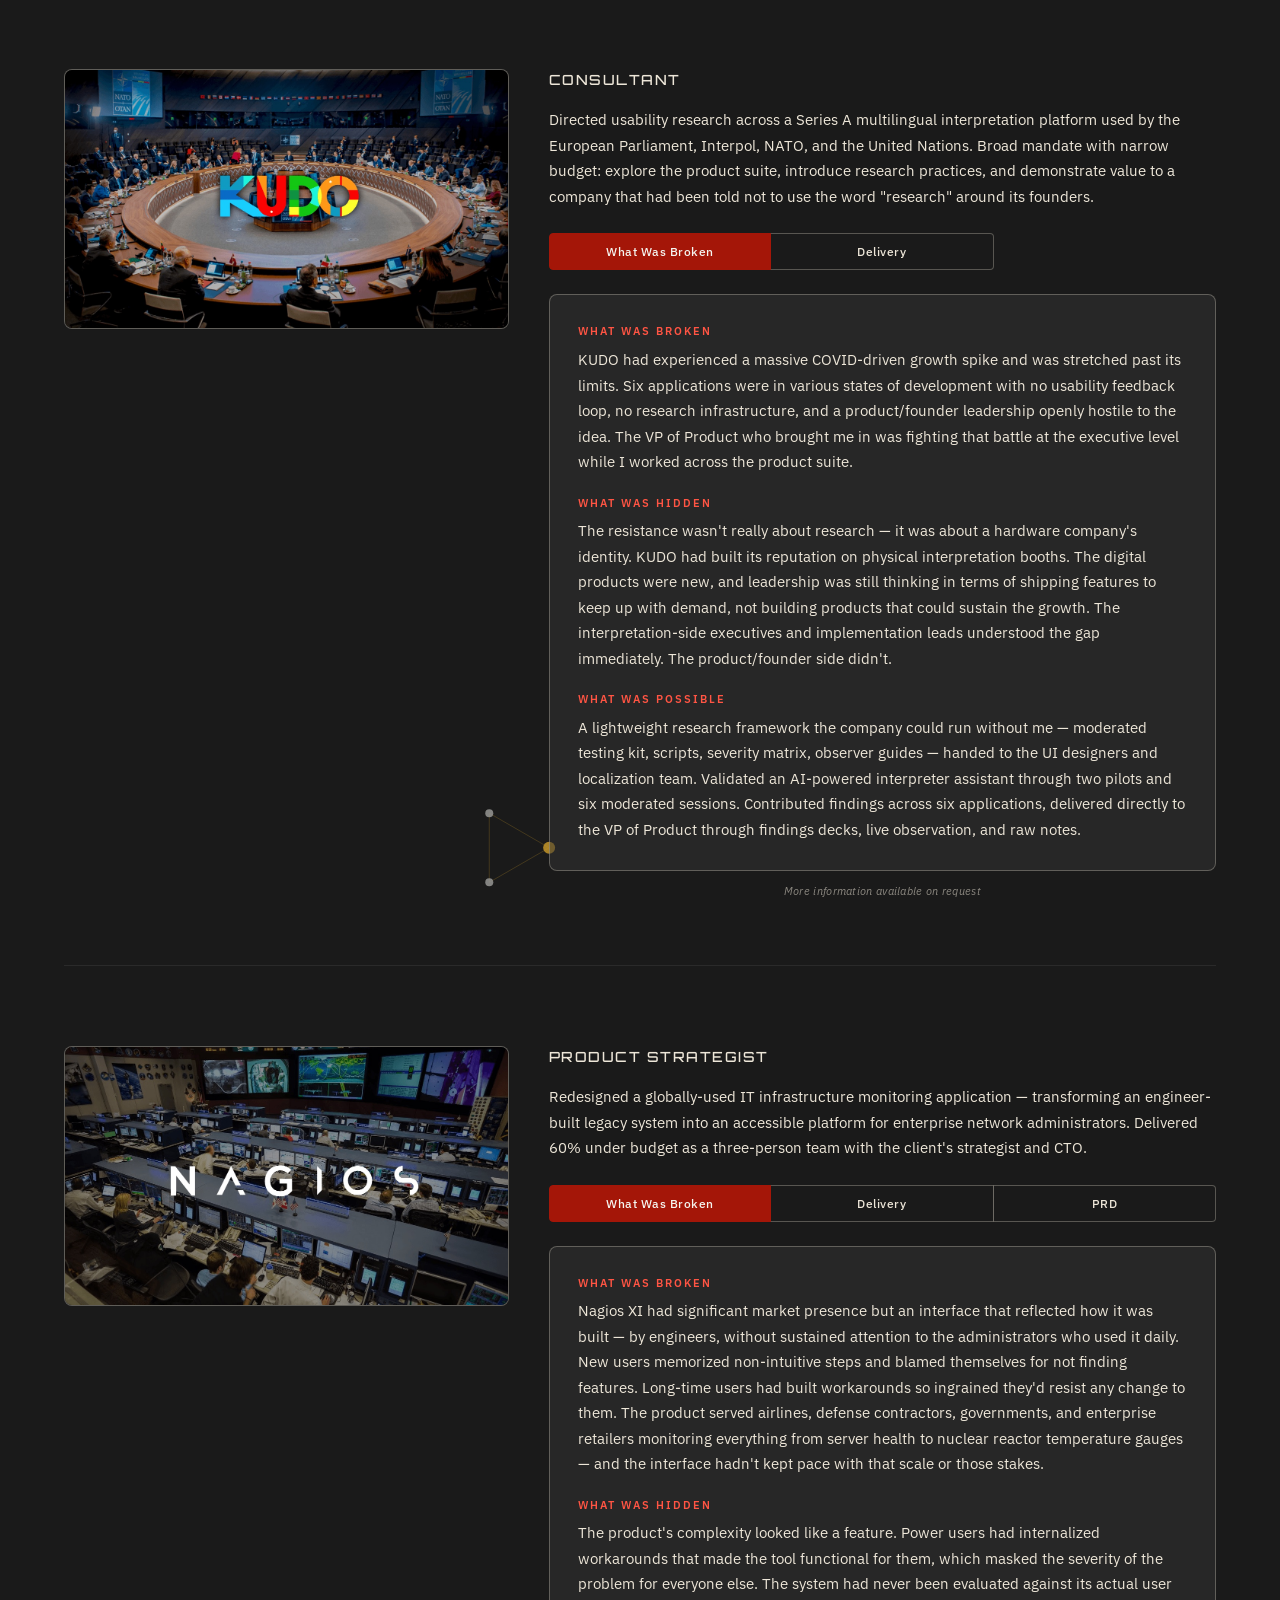
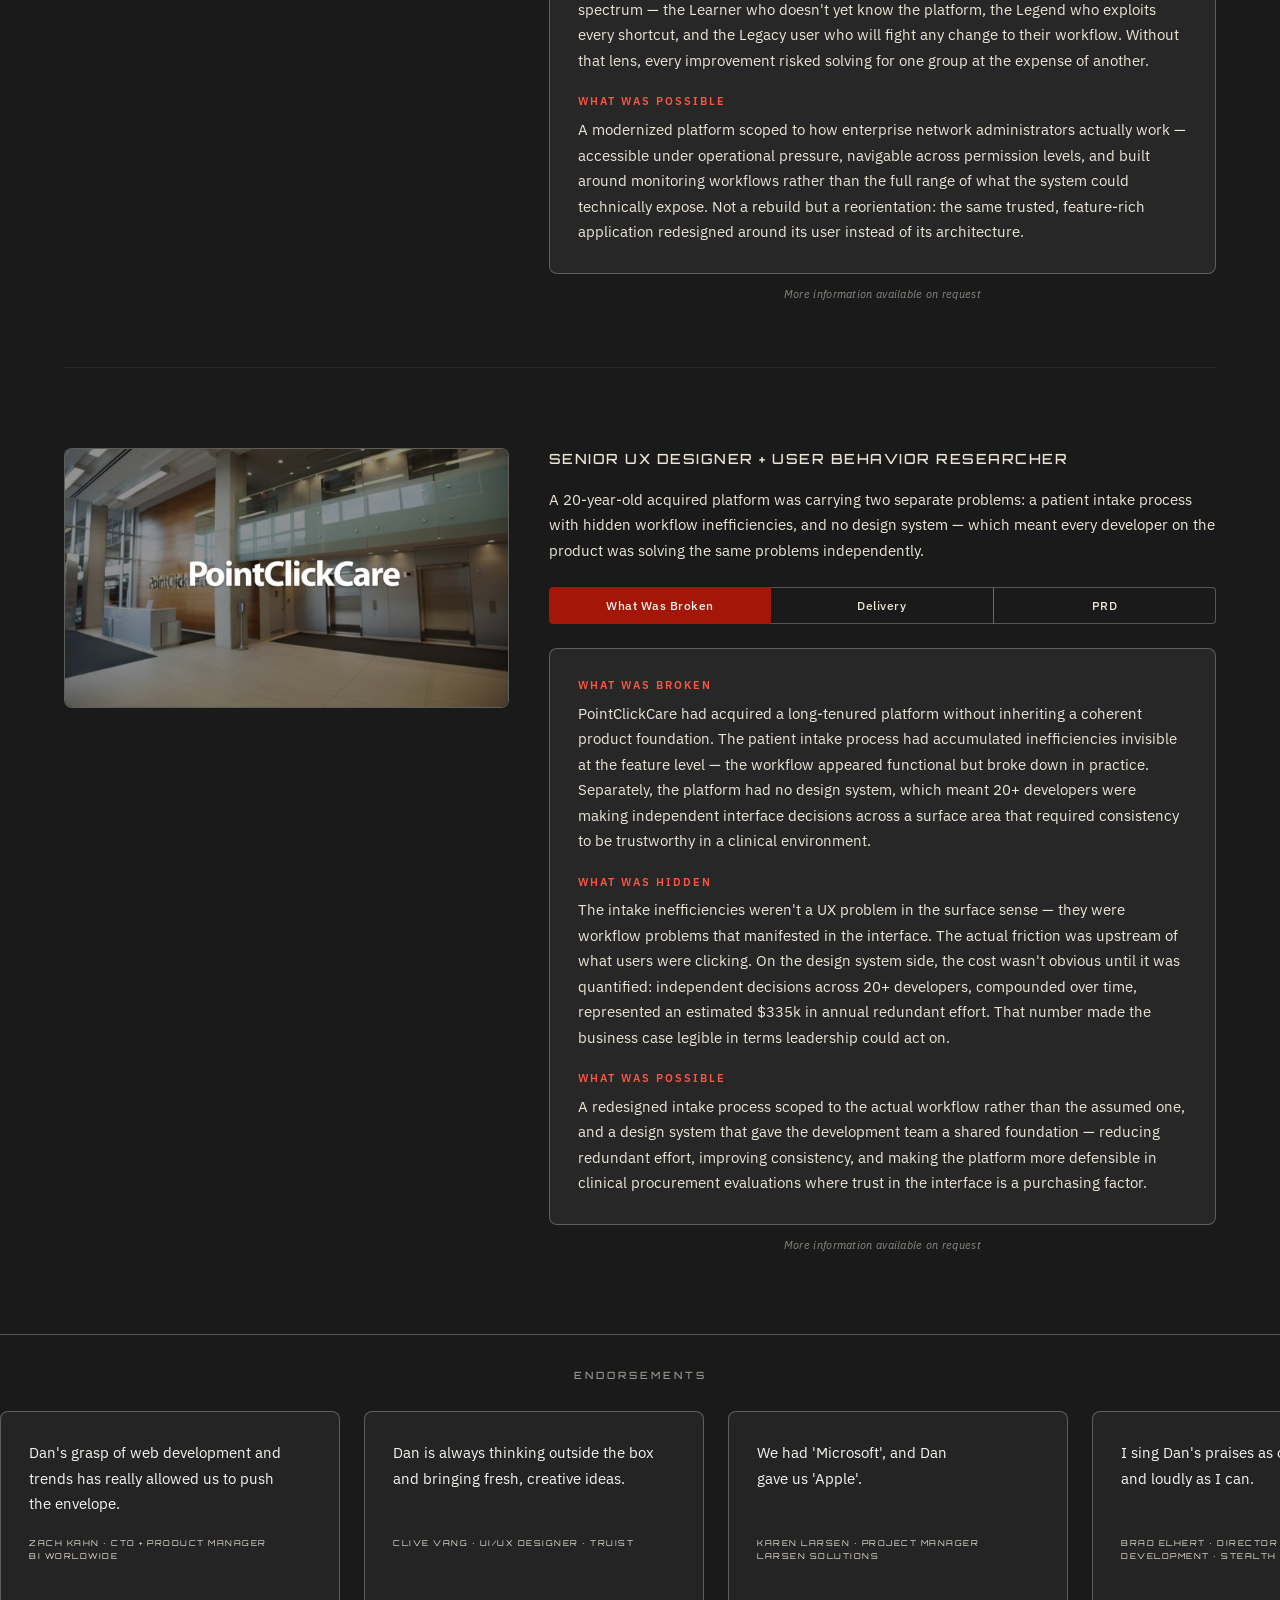
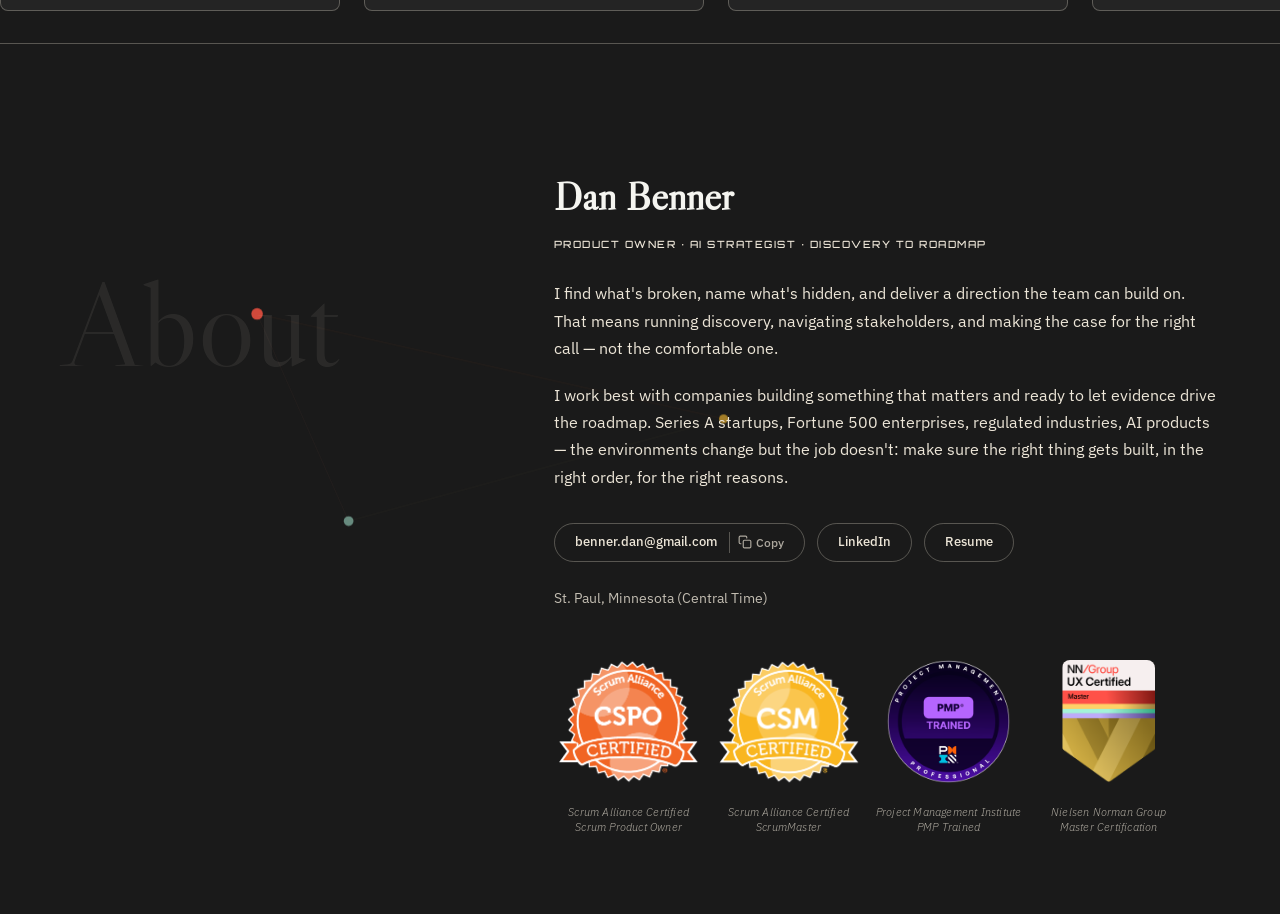
==== commit abb93c5b: "Add dark-themed case-study pages (CHS, EY, Intuitive Surgical) - Add three self-contained case-study" ====
--- a/index.html
+++ b/index.html
@@ -661,6 +661,13 @@
   letter-spacing: 0.3px;
   color: var(--cream);
 }
+.case-study-request.has-link { opacity: 1; }
+.case-study-link {
+  color: var(--white);
+  text-decoration: underline;
+  transition: color 0.2s;
+}
+.case-study-link:hover { color: var(--red); }
 
 .project-meta-grid {
   display: grid;
@@ -1042,19 +1049,6 @@
       <span class="nav-logo-name">Dan Benner</span>
     </a>
     <ul class="nav-links">
-      <li class="nav-dropdown">
-        <a href="#projects">Work</a>
-        <div class="nav-dropdown-menu">
-          <a href="#best-buy">Best Buy</a>
-          <a href="#chs">CHS</a>
-          <a href="#droneup">DroneUp</a>
-          <a href="#ey">Ernst &amp; Young</a>
-          <a href="#intuitive">Intuitive Surgical</a>
-          <a href="#kudo">KUDO</a>
-          <a href="#nagios">Nagios</a>
-          <a href="#pointclickcare">PointClickCare</a>
-        </div>
-      </li>
       <li><a href="#about">About</a></li>
       <li><a href="https://drive.google.com/file/d/1BBcFm7eDvmtbxpdUEBEdTd5R9DCMj9oq/view?usp=drive_link" target="_blank" rel="noopener">Resume</a></li>
     </ul>
@@ -1066,14 +1060,6 @@
 
 <!-- Mobile nav -->
 <div class="nav-mobile" id="mobileNav">
-  <a href="#best-buy" class="mobile-nav-link">Best Buy</a>
-  <a href="#chs" class="mobile-nav-link">CHS</a>
-  <a href="#droneup" class="mobile-nav-link">DroneUp</a>
-  <a href="#ey" class="mobile-nav-link">Ernst &amp; Young</a>
-  <a href="#intuitive" class="mobile-nav-link">Intuitive Surgical</a>
-  <a href="#kudo" class="mobile-nav-link">KUDO</a>
-  <a href="#nagios" class="mobile-nav-link">Nagios</a>
-  <a href="#pointclickcare" class="mobile-nav-link">PointClickCare</a>
   <a href="#about" class="mobile-nav-link">About</a>
 </div>
 
@@ -1286,7 +1272,7 @@
             <div class="meta-cell"><div class="meta-cell-label">Outcomes</div></div>
             <div class="meta-cell"><div class="meta-cell-label">Tools</div></div>
           </div> -->
-        <p class="case-study-request">Case study available on request</p>
+        <p class="case-study-request">More information available on request</p>
         </div>
       </div>
     </div>
@@ -1333,7 +1319,7 @@
             <div class="meta-cell"><div class="meta-cell-label">Outcomes</div></div>
             <div class="meta-cell"><div class="meta-cell-label">Tools</div></div>
           </div> -->
-        <p class="case-study-request">Case study available on request</p>
+        <p class="case-study-request has-link"><a class="case-study-link" href="2chs.html" target="_blank" rel="noopener">View case study</a></p>
         </div>
       </div>
     </div>
@@ -1376,7 +1362,7 @@
             <div class="meta-cell"><div class="meta-cell-label">Outcomes</div></div>
             <div class="meta-cell"><div class="meta-cell-label">Tools</div></div>
           </div> -->
-        <p class="case-study-request">Case study available on request</p>
+        <p class="case-study-request">More information available on request</p>
         </div>
       </div>
     </div>
@@ -1411,7 +1397,7 @@
             <div class="prd-section-title">Requirements</div><p class="overview-text">Role-based permissions supporting store, regional, and enterprise access. Live order and mission status visibility per location. Margin and revenue reporting per merchant. Product and pricing management per vendor. Multi-location dashboard. API integration pathways for merchant platforms.</p>
             <div class="prd-section-title">Out of Scope</div><p class="overview-text">HubOps internal operations, pilot-facing tooling, FAA compliance workflows, consumer-facing e-commerce</p>
           </div>
-        <p class="case-study-request">Case study available on request</p>
+        <p class="case-study-request">More information available on request</p>
         </div>
       </div>
     </div>
@@ -1450,7 +1436,7 @@
             <div class="prd-section-title">Requirements</div><p class="overview-text">Conduct structured discovery across user segments and organizational levels. Synthesize findings into a root cause diagnosis with supporting data. Deliver a strategic recommendation with implementation sequencing. Frame findings in terms of organizational decision-making, not feature prioritization.</p>
             <div class="prd-section-title">Out of Scope</div><p class="overview-text">Feature specification, UX design, technical architecture, platform evaluation or vendor selection</p>
           </div>
-        <p class="case-study-request">Case study available on request</p>
+        <p class="case-study-request has-link"><a class="case-study-link" href="ey.html" target="_blank" rel="noopener">View case study</a></p>
         </div>
       </div>
     </div>
@@ -1489,7 +1475,7 @@
             <div class="prd-section-title">Requirements</div><p class="overview-text">Conduct discovery with surgical professional users to identify usability and trust gaps. Map workaround behavior to specific platform failure points. Deliver tiered roadmap with implementation sequencing rationale. Provide recommendation on build cycle structure with supporting evidence.</p>
             <div class="prd-section-title">Out of Scope</div><p class="overview-text">Feature design, content development, clinical training curriculum, engineering specification</p>
           </div>
-        <p class="case-study-request">Case study available on request</p>
+        <p class="case-study-request has-link"><a class="case-study-link" href="surgical.html" target="_blank" rel="noopener">View case study</a></p>
         </div>
       </div>
     </div>
@@ -1519,7 +1505,7 @@
           <div class="seg-panel" id="seg-overview-kudo">
             <div class="narrative-section"><div class="narrative-label">Delivery</div><p class="narrative-text">Ran guerrilla-style research across six applications: Interpreter Assistant (AI glossary builder for event preparation), Live Interpretation Autosuggestor (real-time word suggestion during live multilingual sessions), KCP core platform, Conference Console, Marketplace, and client onboarding.</p><p class="narrative-text" style="margin-top:12px">Built reusable research toolkit (test plans, scripts, surveys, severity matrix). Conducted contextual interviews with interpreters, implementation leads, and marketplace stakeholders. Findings fed into VP of Product's development and production decisions.</p></div>
           </div>
-        <p class="case-study-request">Case study available on request</p>
+        <p class="case-study-request">More information available on request</p>
         </div>
       </div>
     </div>
@@ -1558,7 +1544,7 @@
             <div class="prd-section-title">Requirements</div><p class="overview-text">Discovery with enterprise network administrator user segment to identify primary workflow friction points. Accessibility audit against enterprise compliance standards. Interface redesign scoped to primary monitoring workflows. Preservation of advanced functionality for power user segment.</p>
             <div class="prd-section-title">Out of Scope</div><p class="overview-text">Backend architecture changes, monitoring engine modifications, feature additions beyond scope of redesign brief</p>
           </div>
-        <p class="case-study-request">Case study available on request</p>
+        <p class="case-study-request">More information available on request</p>
         </div>
       </div>
     </div>
@@ -1599,7 +1585,7 @@
             <div class="prd-section-title">Requirements</div><p class="overview-text">Workflow discovery with clinical staff to identify upstream friction points in intake process. Intake redesign scoped to actual workflow rather than interface symptoms. Design system covering primary interface patterns across platform. Business case documentation quantifying redundant effort savings.</p>
             <div class="prd-section-title">Out of Scope</div><p class="overview-text">Backend system changes, clinical workflow policy, platform feature additions outside intake scope</p>
           </div>
-        <p class="case-study-request">Case study available on request</p>
+        <p class="case-study-request">More information available on request</p>
         </div>
       </div>
     </div>
@@ -1638,7 +1624,7 @@
             <div class="prd-section-title">Requirements</div><p class="overview-text">Define user self-awareness spectrum and map entry points across it. Design progression framework with adaptive complexity scaling. Develop behavioral signal taxonomy for conversational intelligence system. Establish value realization milestone for retention measurement purposes.</p>
             <div class="prd-section-title">Out of Scope</div><p class="overview-text">Clinical diagnosis or treatment recommendation, backend model training, content outside defined progression framework scope</p>
           </div>
-        <p class="case-study-request">Case study available on request</p>
+        <p class="case-study-request">More information available on request</p>
         </div>
       </div>
     </div>
@@ -1676,7 +1662,7 @@
             <div class="prd-section-title">Requirements</div><p class="overview-text">Define outcome tracking taxonomy across claim types and review strategies. Architect feedback mechanism connecting resolved claims to recommendation model. Establish baseline claim success rate for improvement measurement. Define advocate-facing interface for recommendation delivery and override capture.</p>
             <div class="prd-section-title">Out of Scope</div><p class="overview-text">Legal representation, VA process automation, claim filing on behalf of users</p>
           </div>
-        <p class="case-study-request">Case study available on request</p>
+        <p class="case-study-request">More information available on request</p>
         </div>
       </div>
     </div>
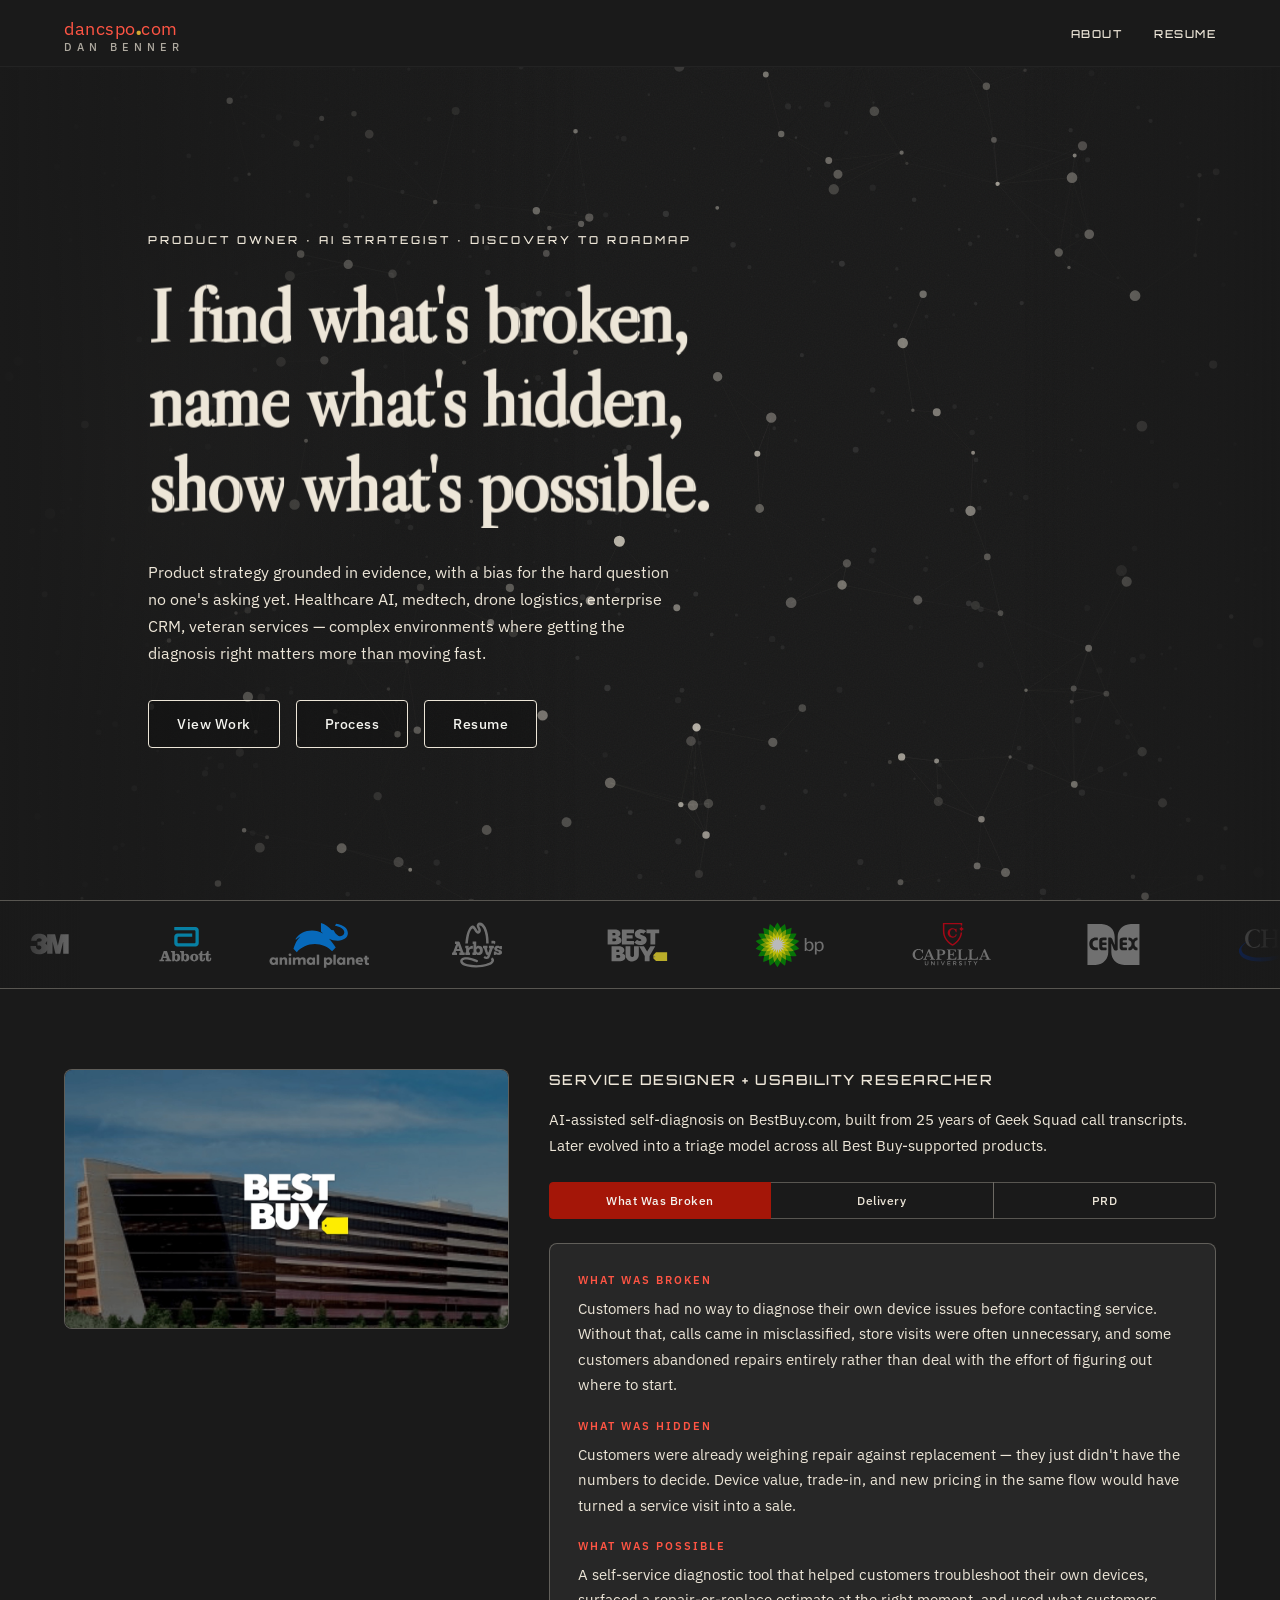
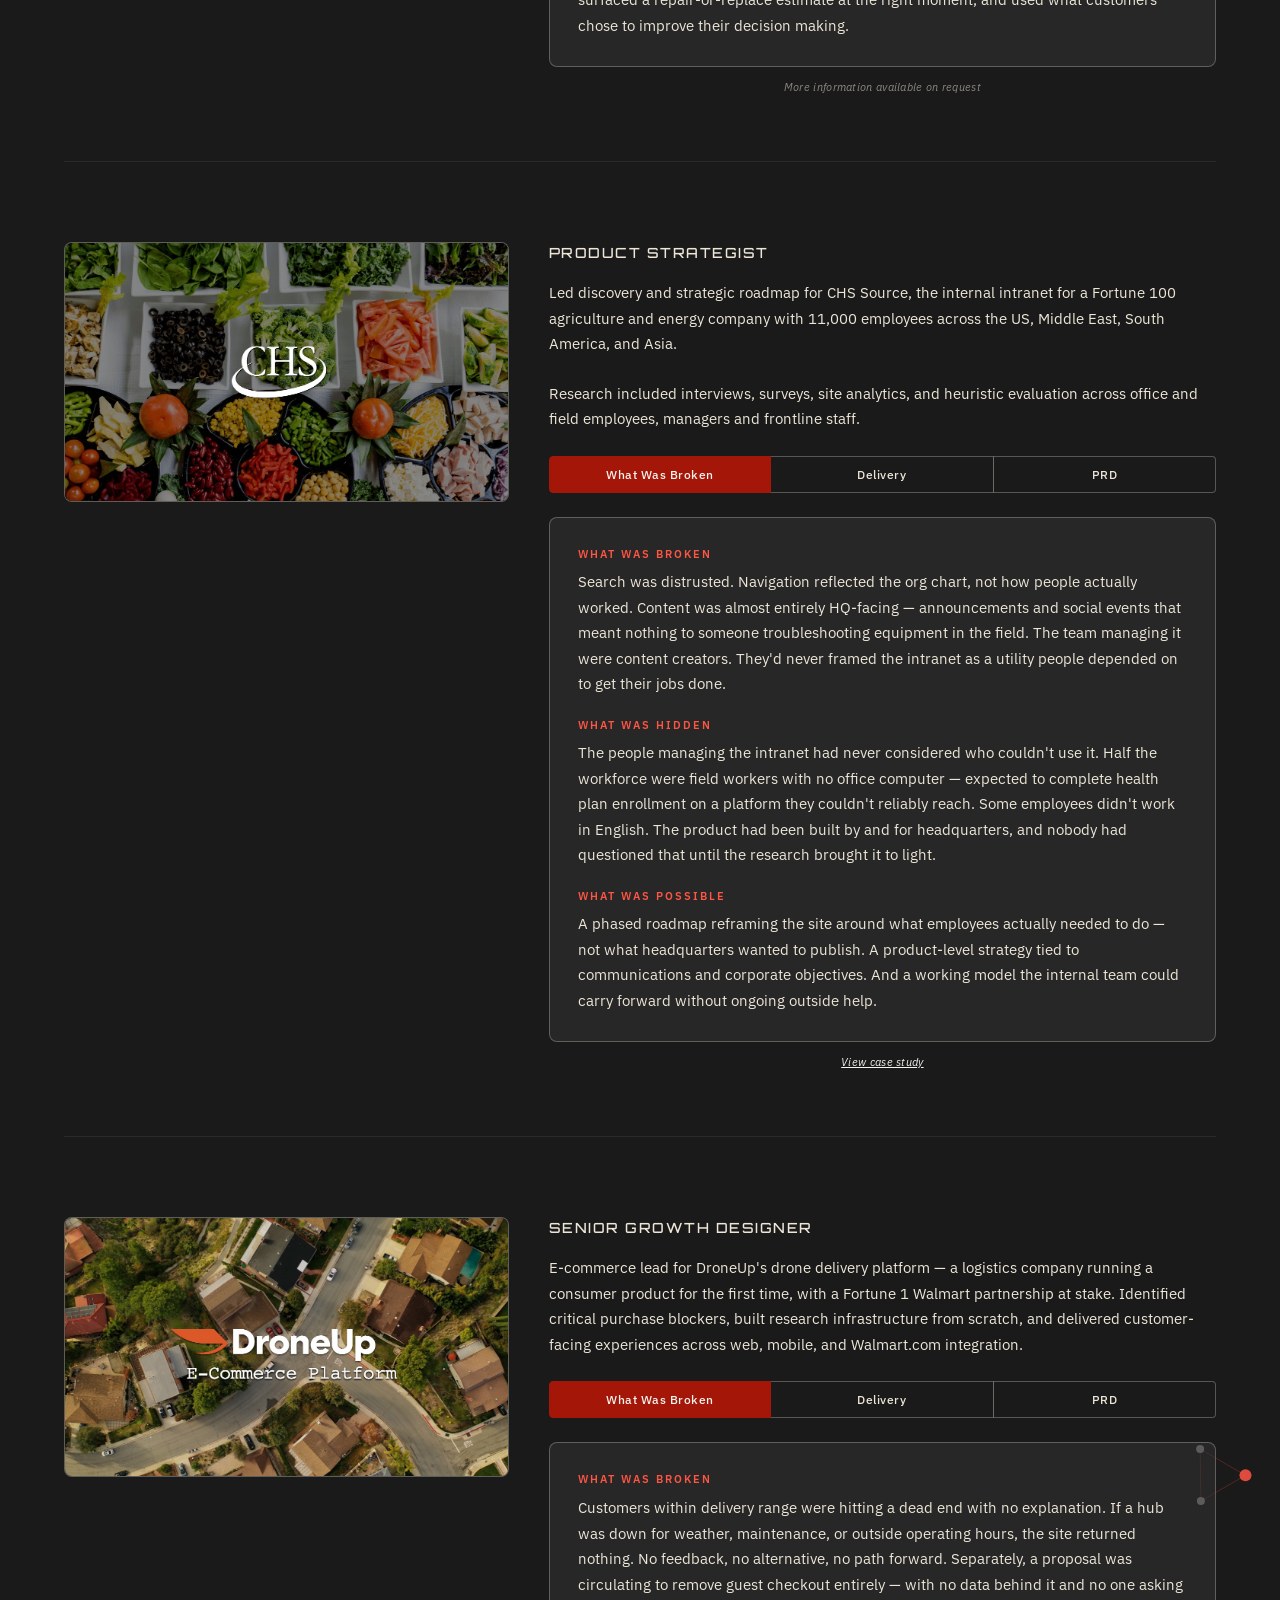
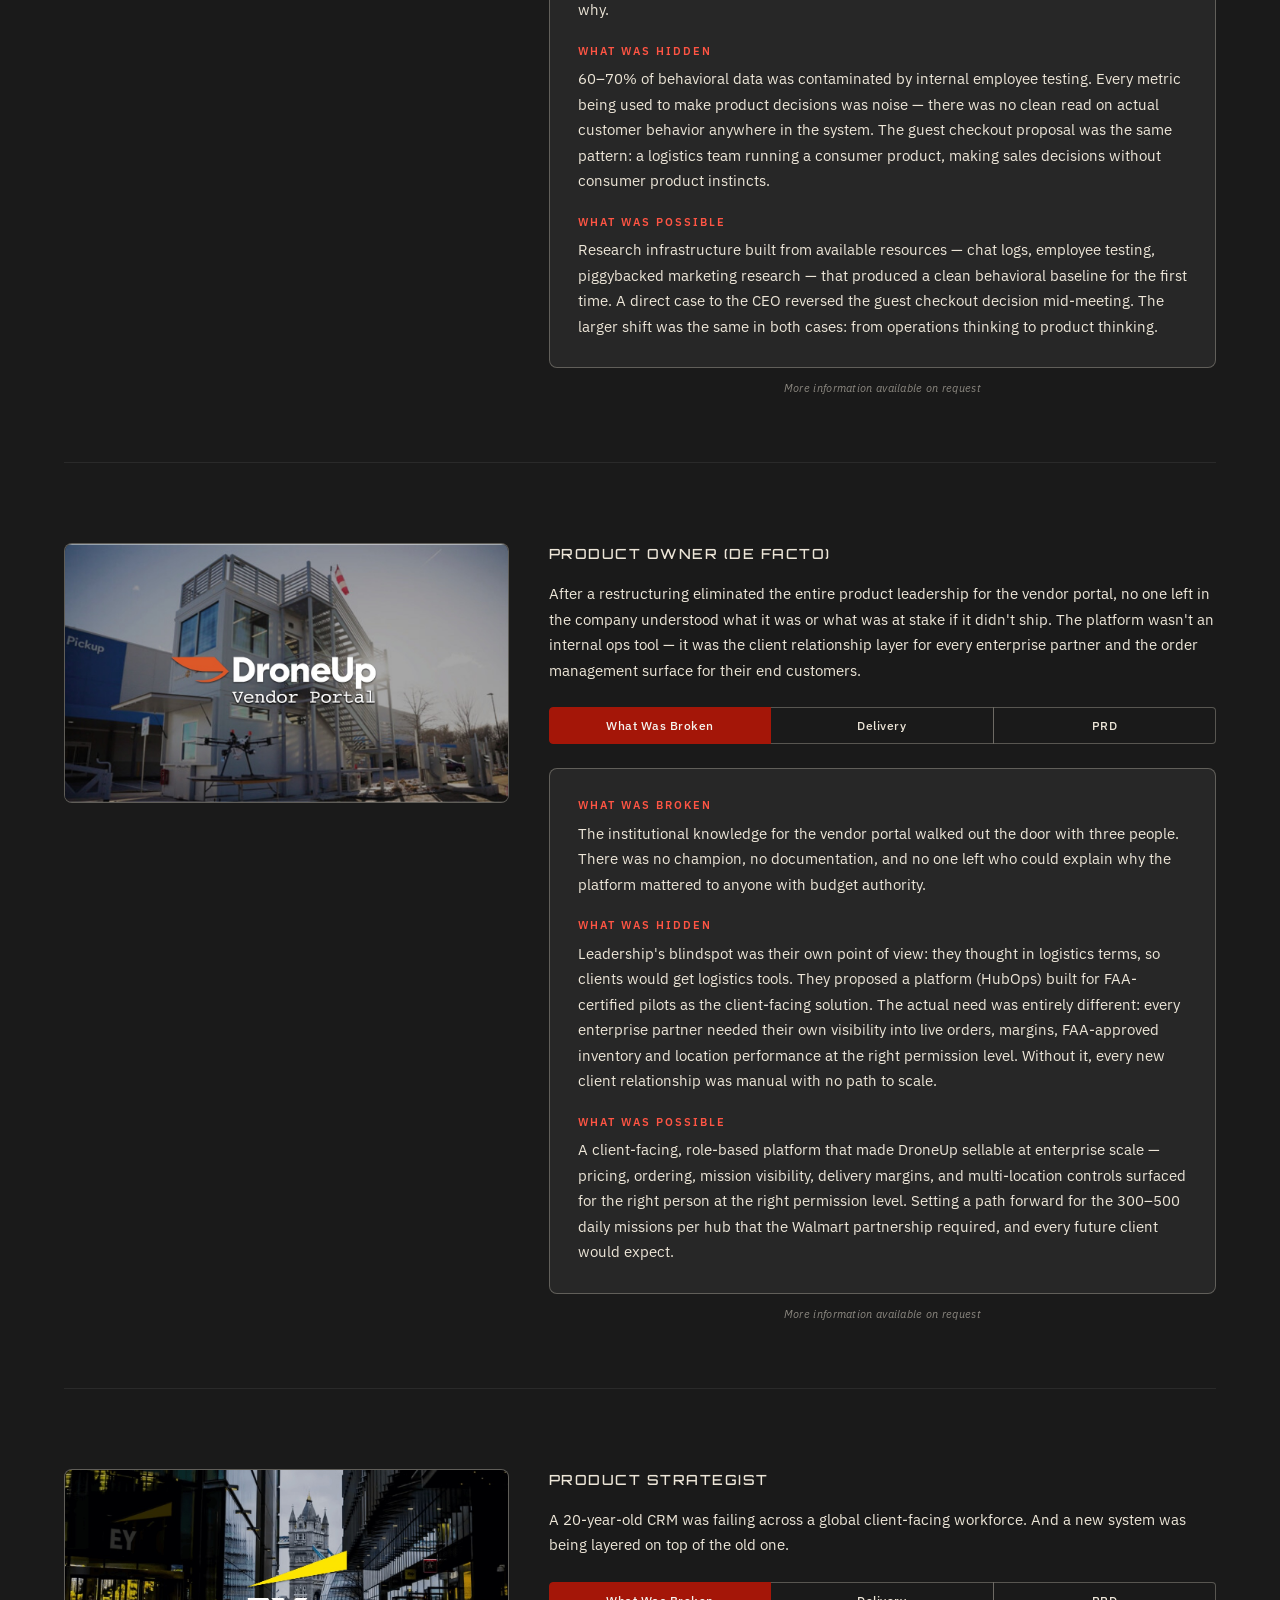
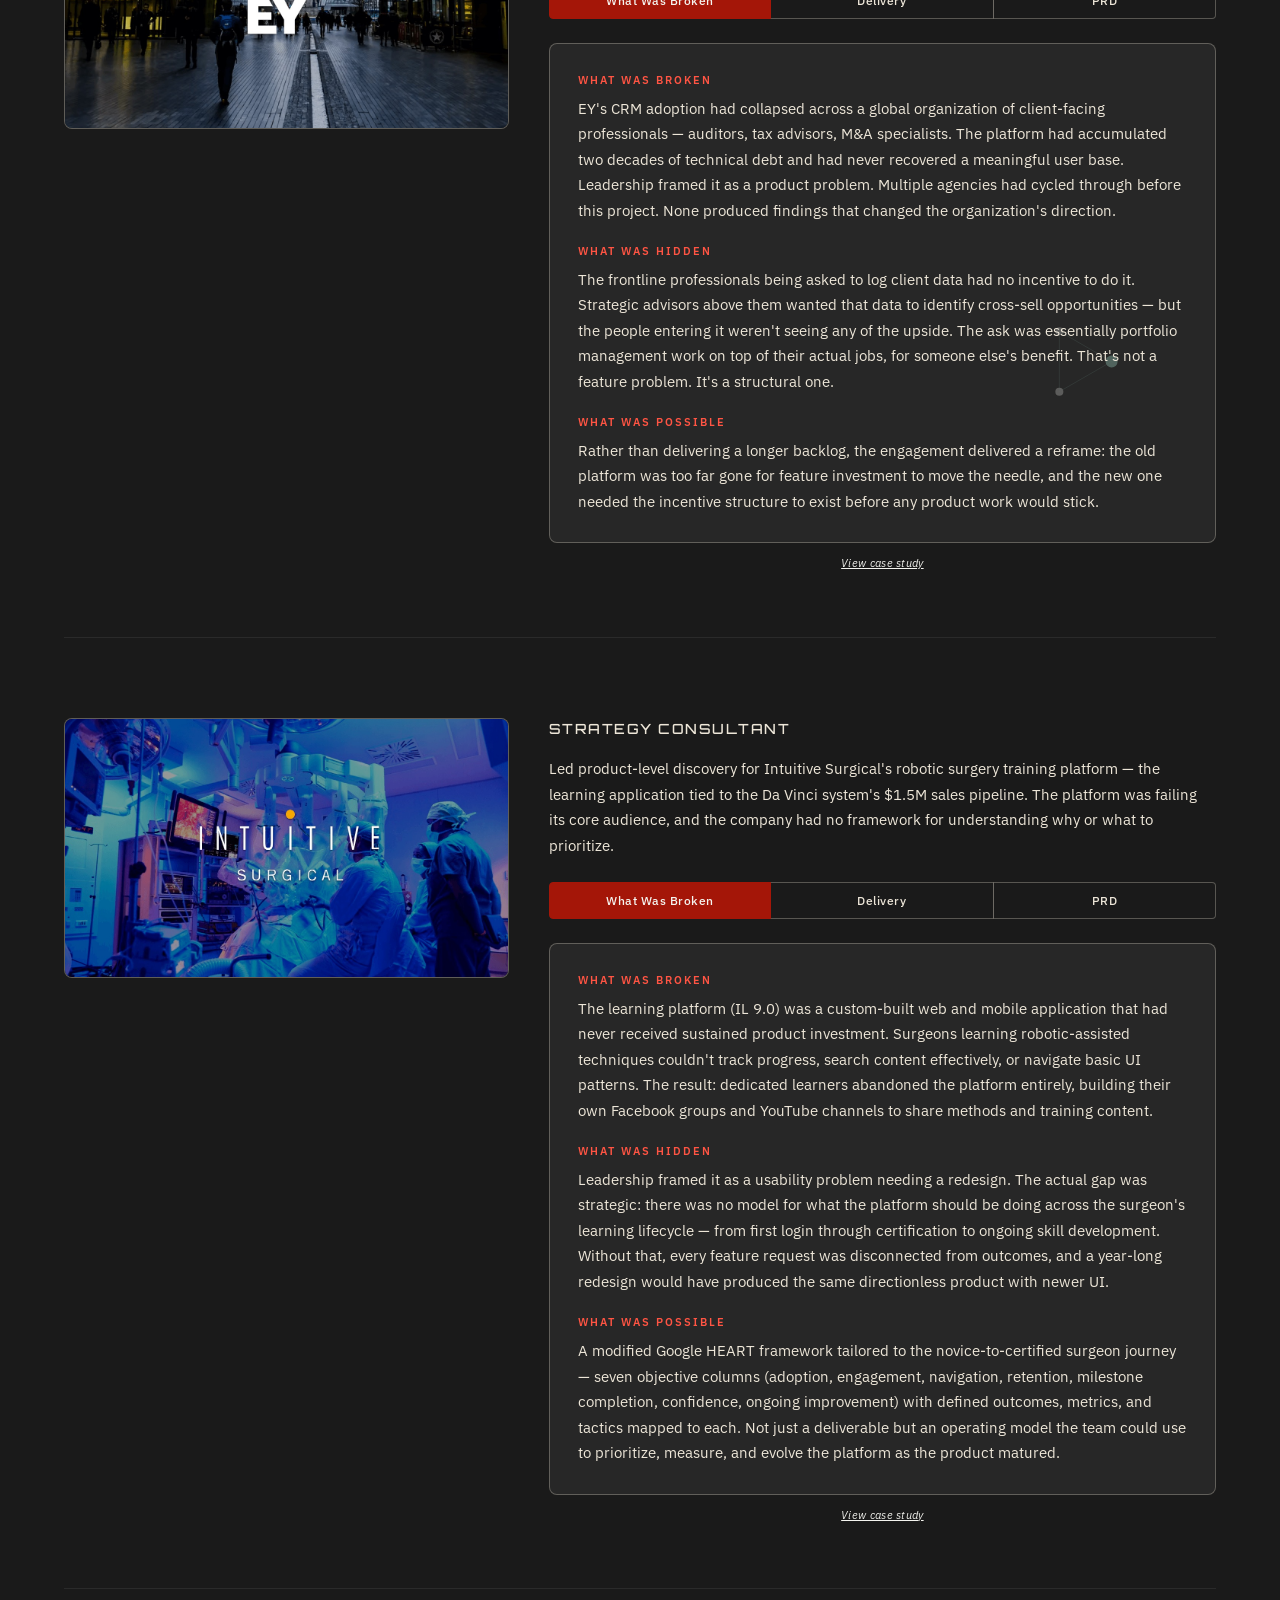
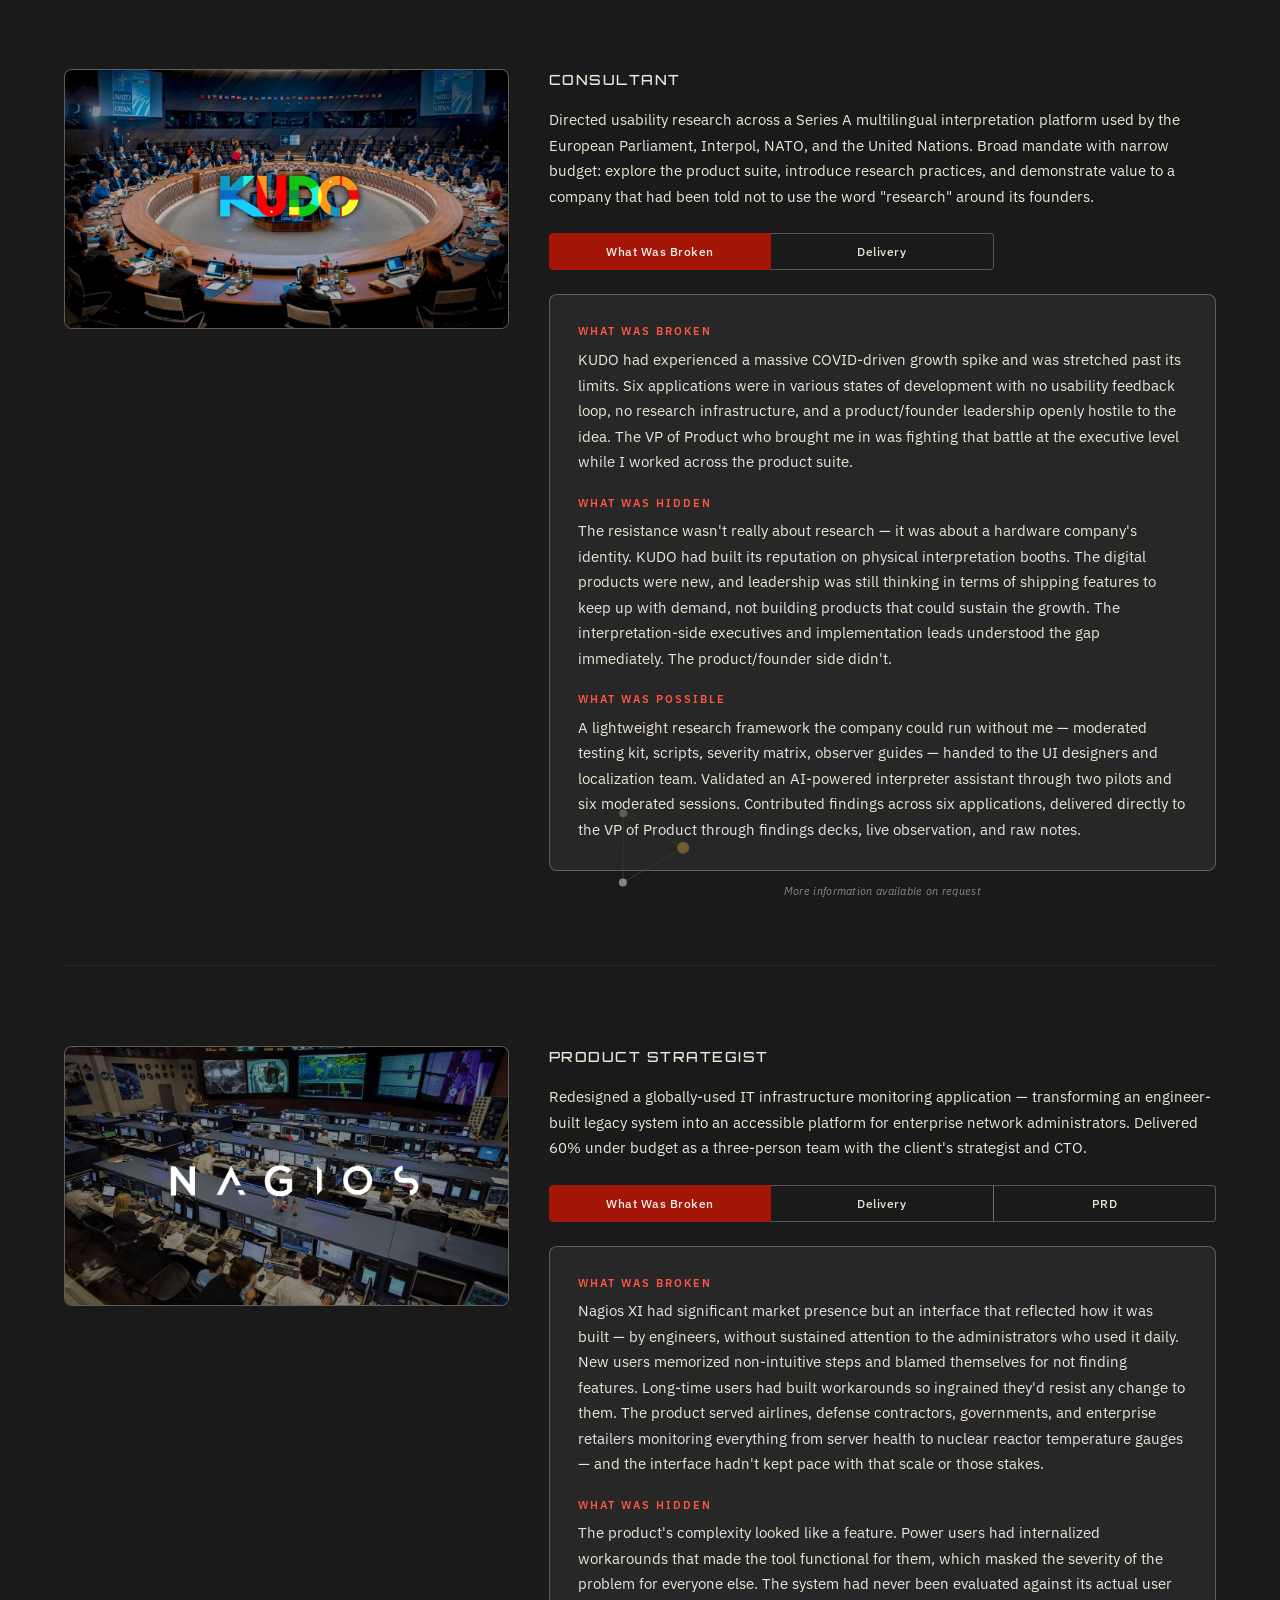
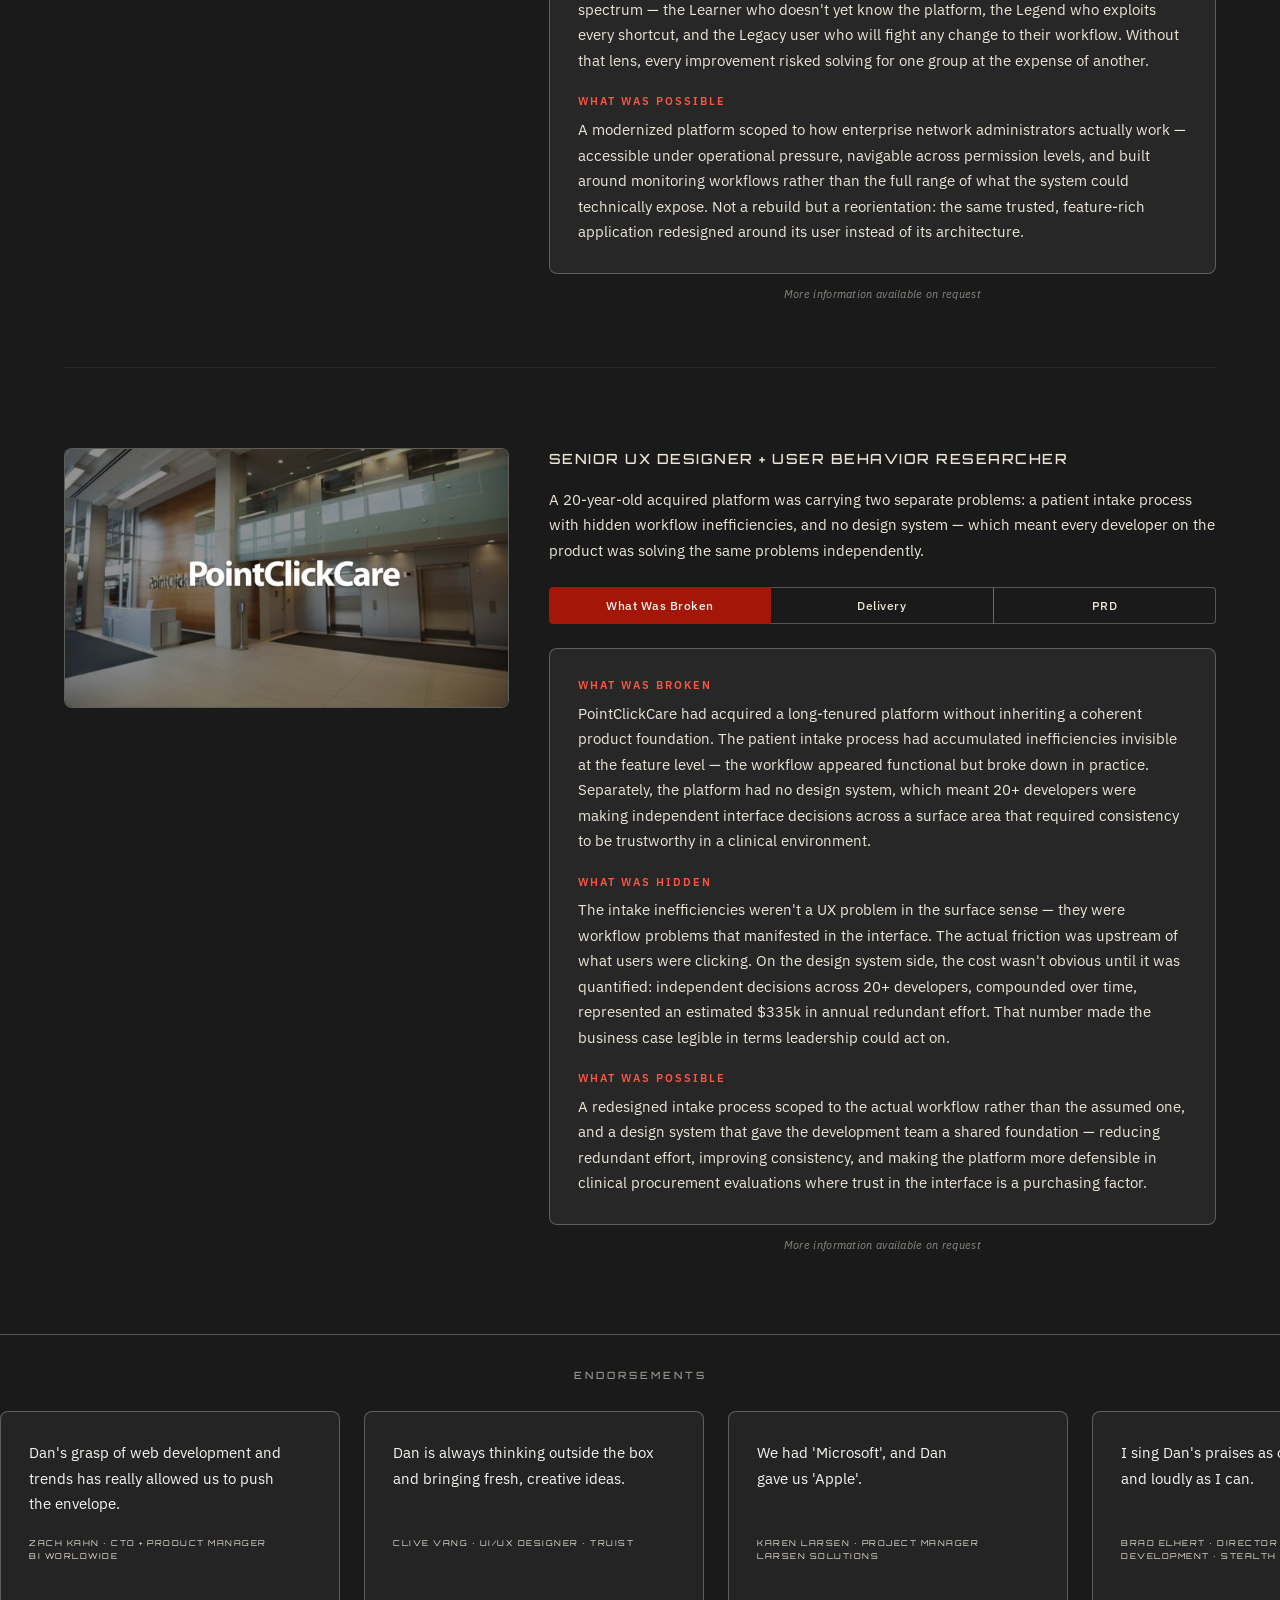
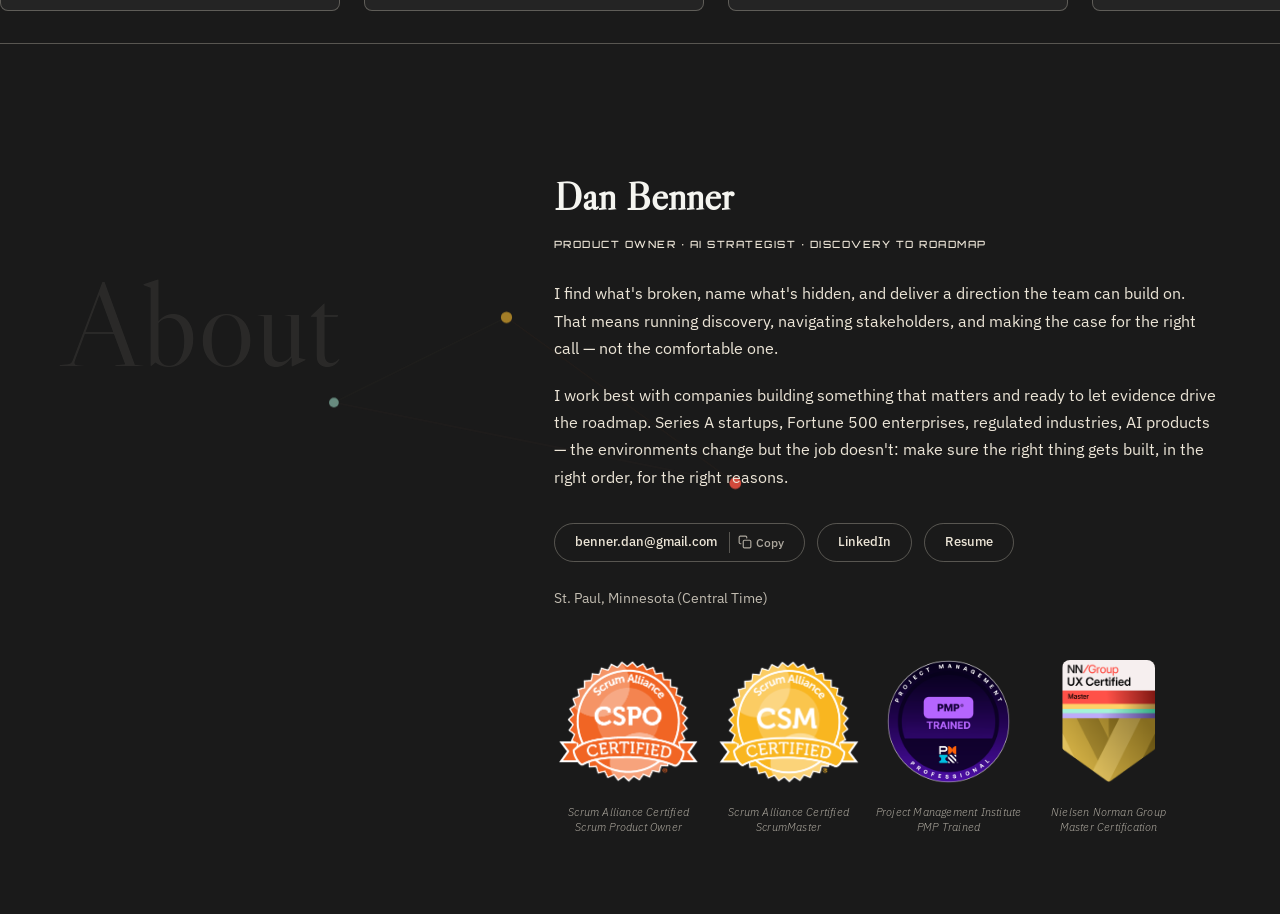
==== commit d8d3039f: "Add Process button linking to strategy methodology diagram - Add hero "Process" button (between View" ====
--- a/index.html
+++ b/index.html
@@ -1085,6 +1085,7 @@
         <p class="hero-body">Product strategy grounded in evidence, with a bias for the hard question no one's asking yet. Healthcare AI, medtech, drone logistics, enterprise CRM, veteran services — complex environments where getting the diagnosis right matters more than moving fast.</p>
         <div class="hero-buttons">
           <a href="#projects" class="btn">View Work</a>
+          <a href="process.html" target="_blank" rel="noopener" class="btn">Process</a>
           <a href="https://drive.google.com/file/d/1BBcFm7eDvmtbxpdUEBEdTd5R9DCMj9oq/view?usp=drive_link" target="_blank" rel="noopener" class="btn">Resume</a>
         </div>
       </div>
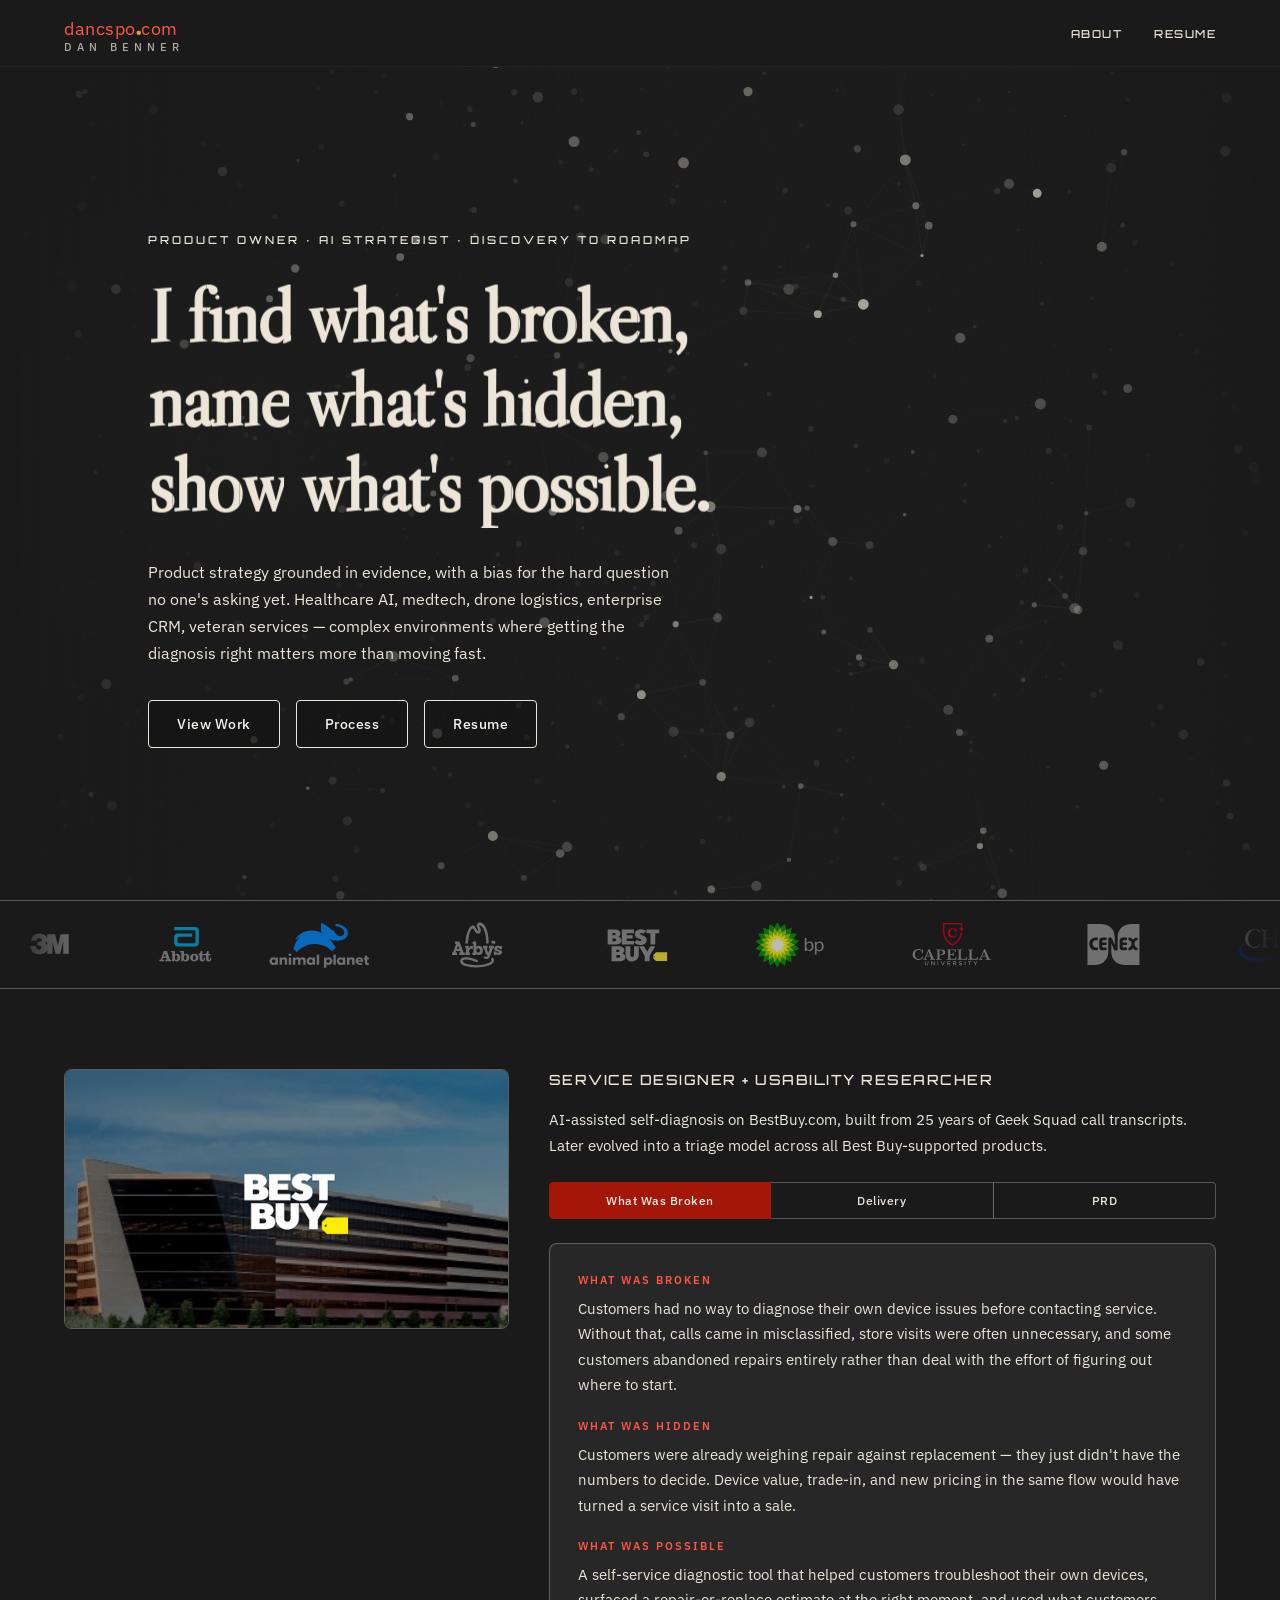
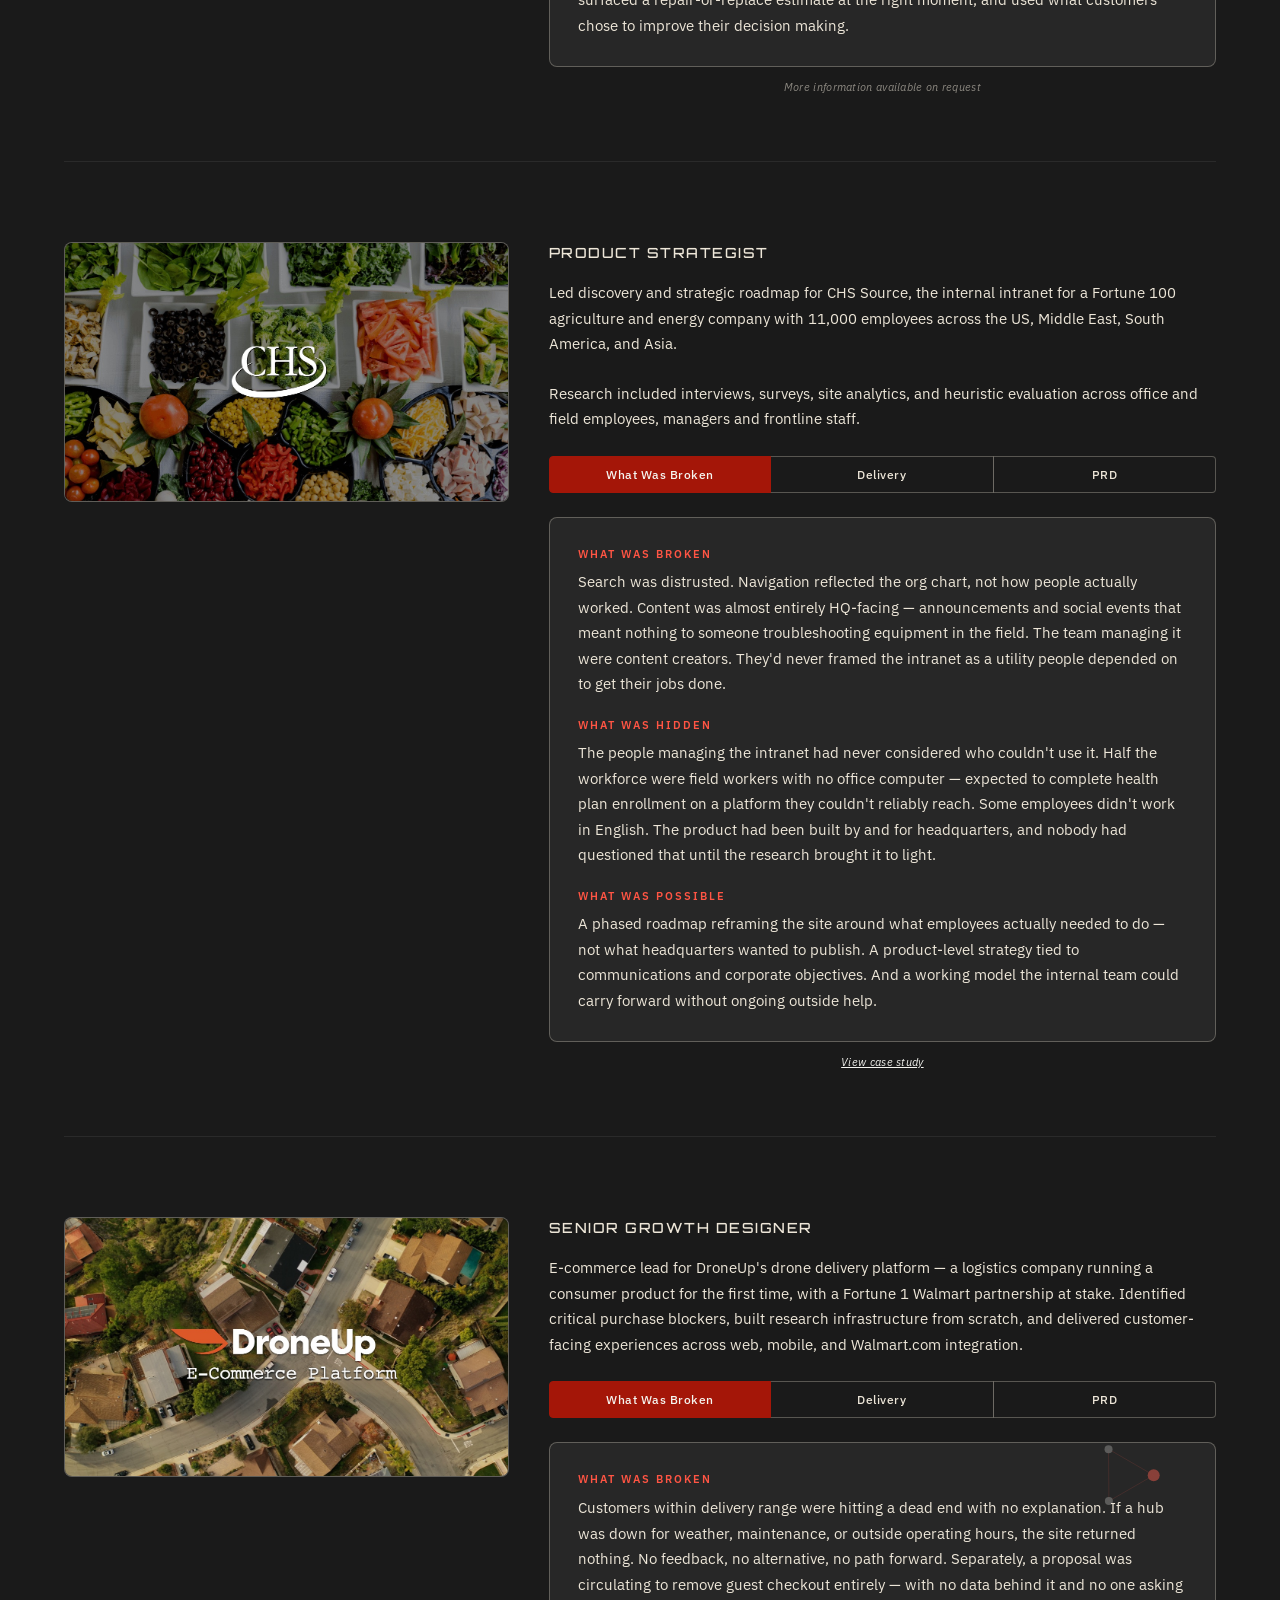
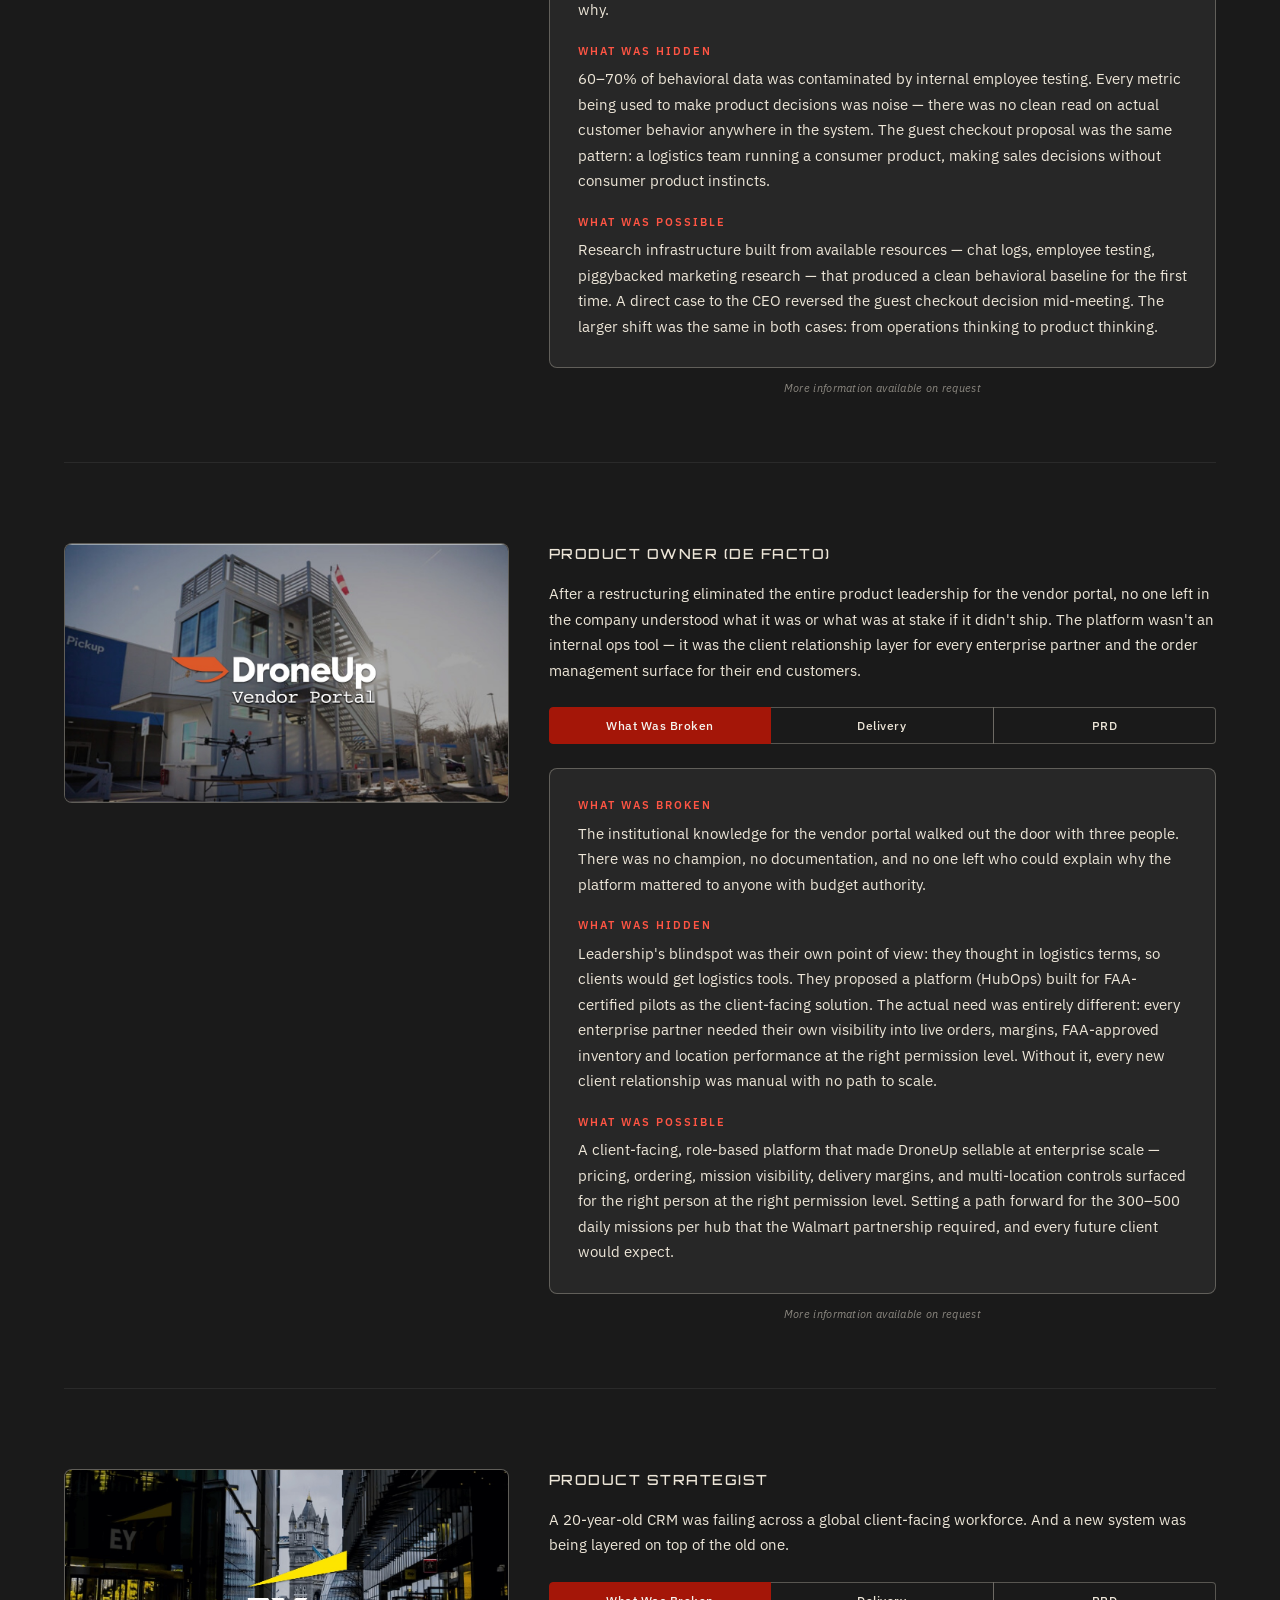
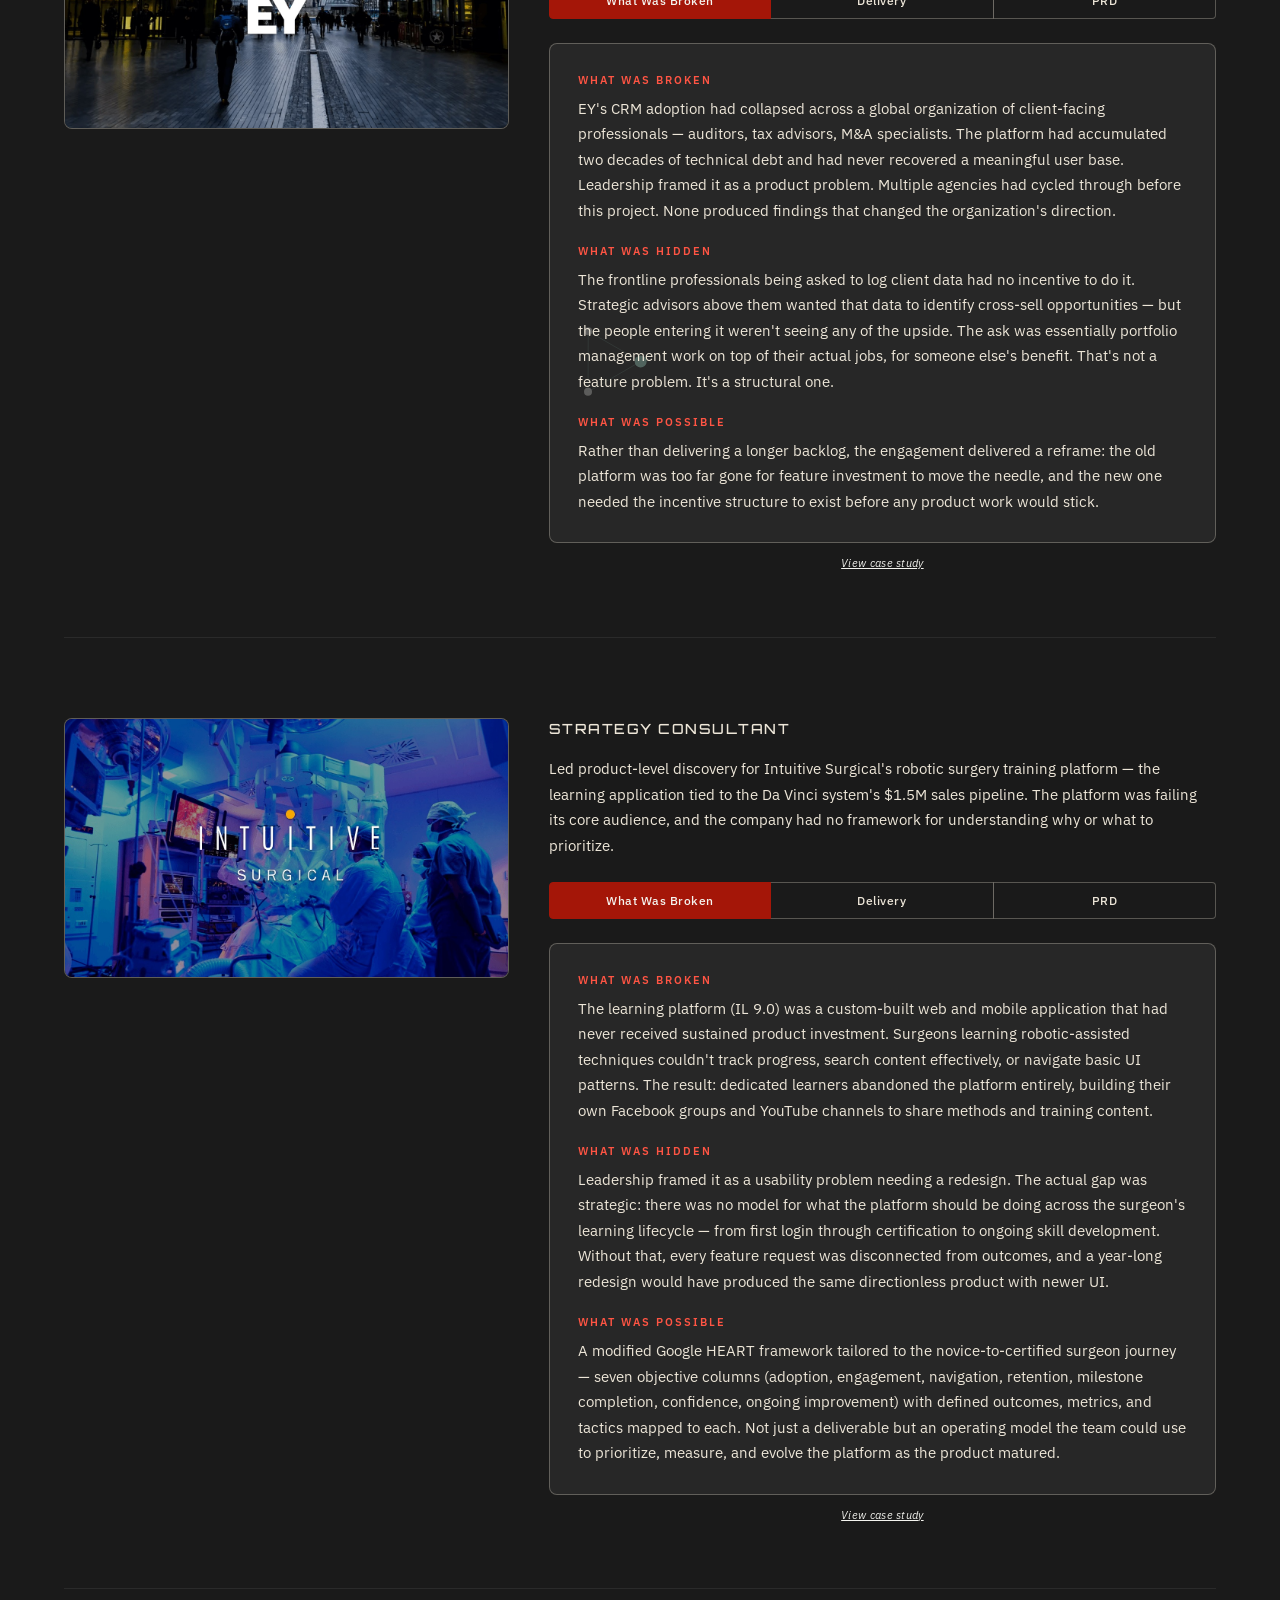
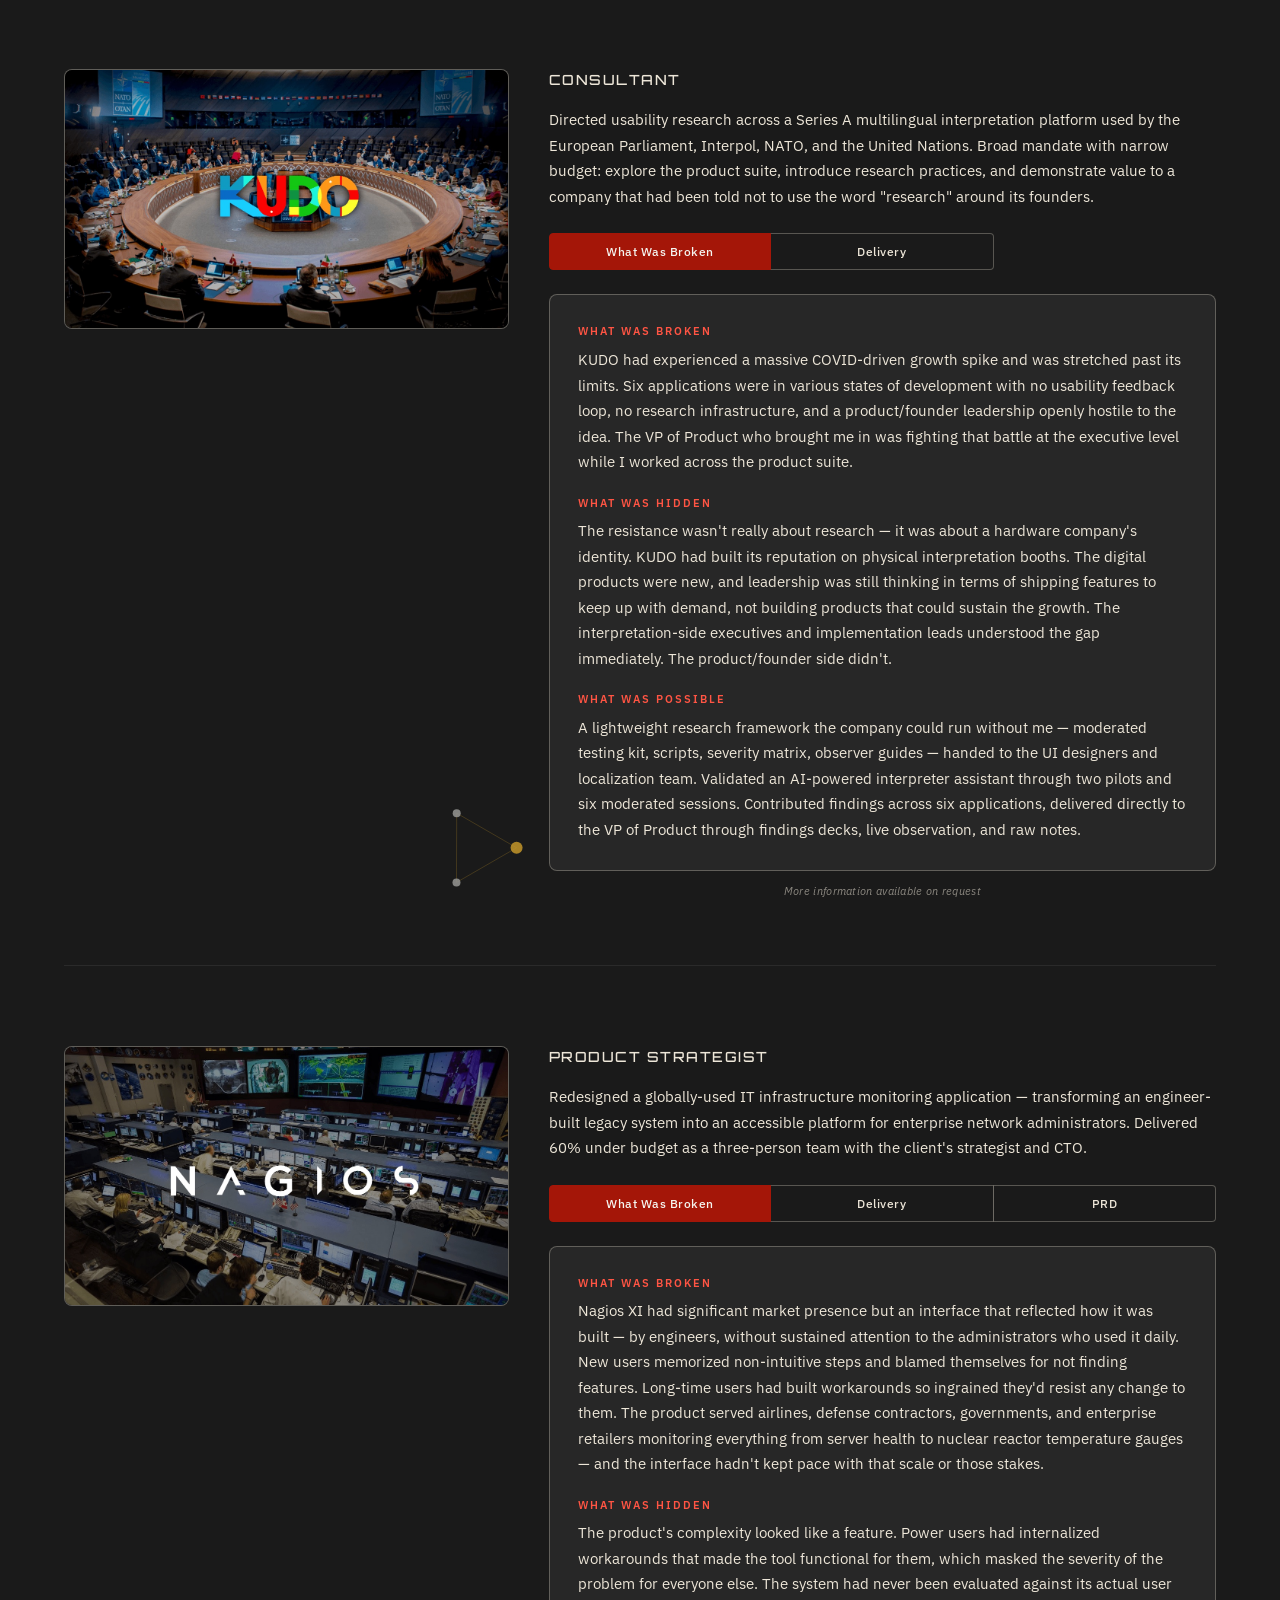
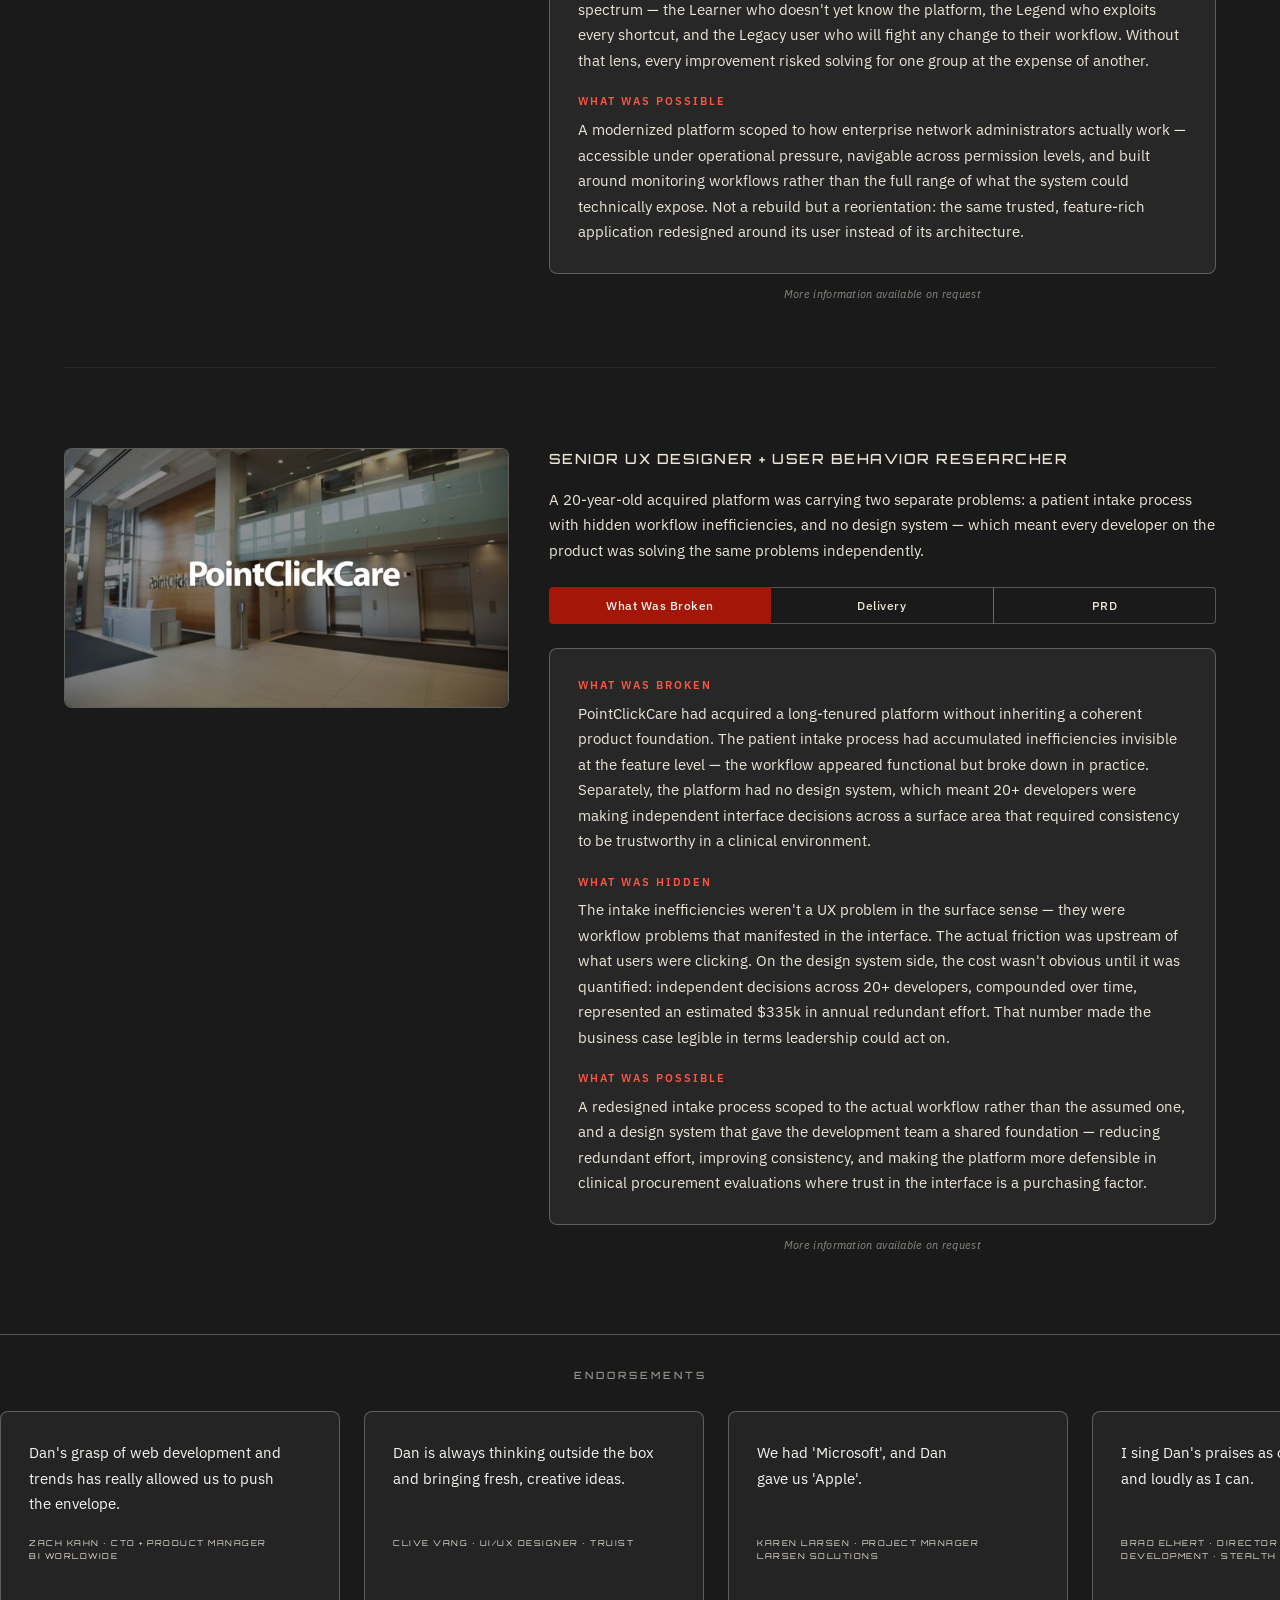
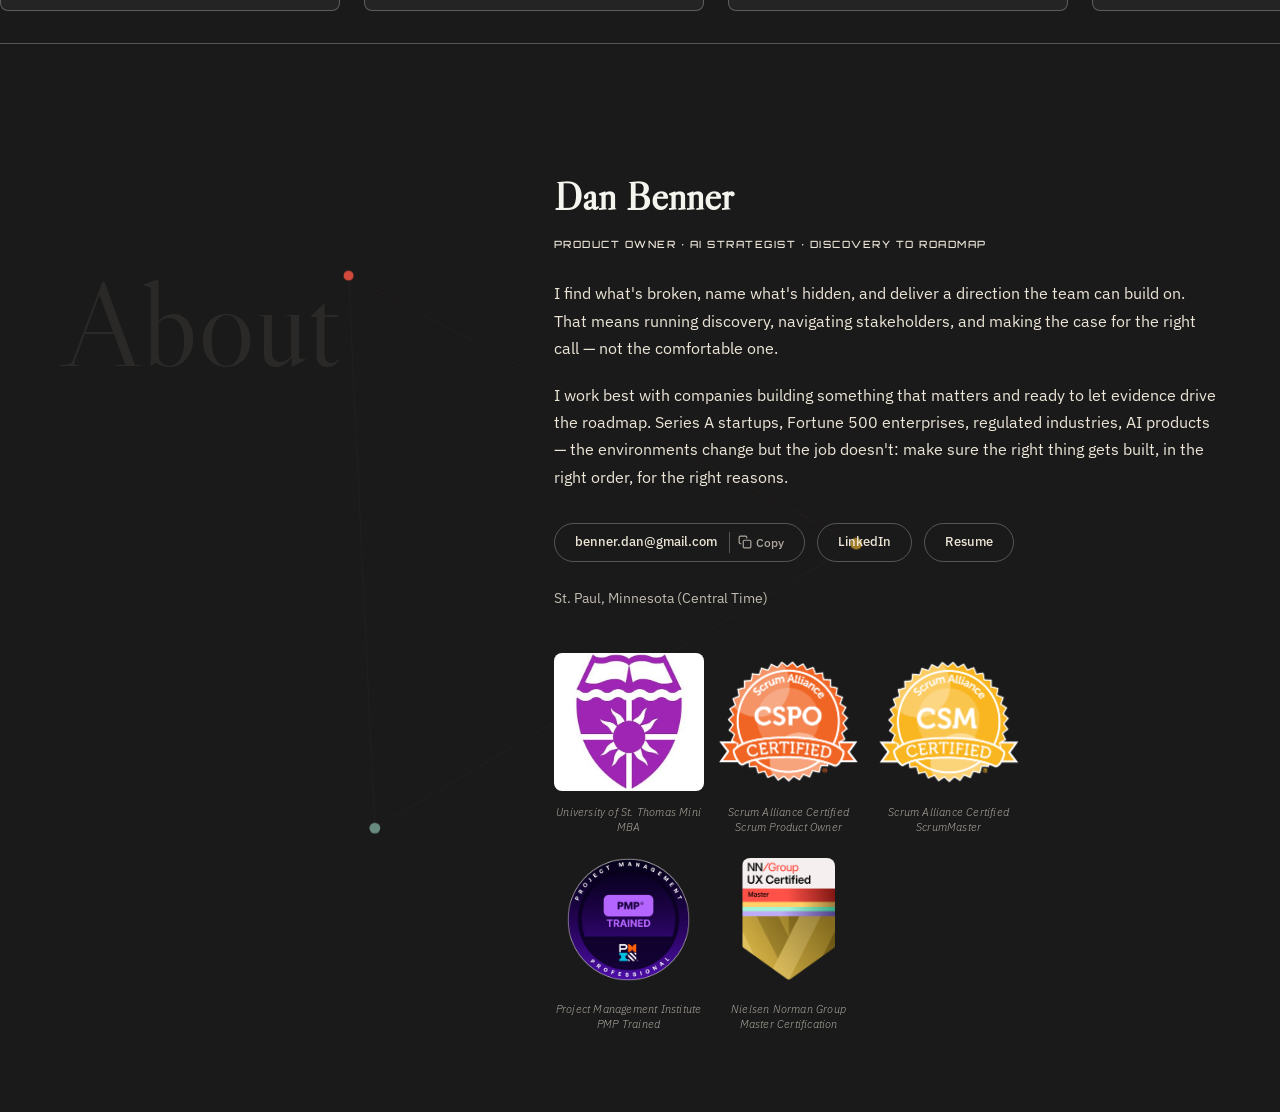
==== commit 26deccee: "Add University of St. Thomas Mini MBA seal; 3-and-2 seal layout - Add new certification seal in the " ====
--- a/index.html
+++ b/index.html
@@ -938,10 +938,11 @@
   opacity: 0.8;
 }
 .about-seals {
-  display: flex;
+  display: grid;
+  grid-template-columns: repeat(3, 150px);
   gap: 10px;
   margin-top: 36px;
-  flex-wrap: wrap;
+  justify-content: start;
 }
 .seal-pair {
   display: inline-flex;
@@ -1006,6 +1007,7 @@
   .project-grid { grid-template-columns: 1fr; }
   .project-meta-grid { grid-template-columns: 1fr; }
   .about-grid { grid-template-columns: 1fr; }
+  .about-seals { grid-template-columns: repeat(2, 150px); }
   .about-label {
     position: relative;
     top: auto;
@@ -1880,14 +1882,11 @@
           St. Paul, Minnesota (Central Time)
         </div>
         <div class="about-seals">
-          <div class="seal-pair">
-            <div class="seal-box"><a href="https://bcert.me/bc/html/show-badge.html?b=jttbpsao" target="_blank" rel="noopener" title="Scrum Alliance Certified Product Owner"><span class="seal-img"><img src="images/seal-cspo.png" alt="Scrum Alliance Certified Scrum Product Owner (CSPO) certification badge"></span><span class="seal-caption">Scrum Alliance Certified Scrum Product Owner</span></a></div>
-            <div class="seal-box"><a href="https://bcert.me/bc/html/show-badge.html?b=qoxpnkmy" target="_blank" rel="noopener" title="Scrum Alliance Certified Scrum Master"><span class="seal-img"><img src="images/seal-csm.png" alt="Scrum Alliance Certified ScrumMaster (CSM) certification badge"></span><span class="seal-caption">Scrum Alliance Certified ScrumMaster</span></a></div>
-          </div>
-          <div class="seal-pair">
-            <div class="seal-box"><a href="https://drive.google.com/file/d/124QPFP4WYxmq6Ms5wgLIGnJe5XrCMZaI/view?usp=sharing" target="_blank" rel="noopener" title="PMI PMP Training"><span class="seal-img"><img src="images/seal-pmp-300.png" alt="Project Management Institute (PMI) PMP training" style="max-height:123px"></span><span class="seal-caption">Project Management Institute PMP Trained</span></a></div>
-            <div class="seal-box"><a href="https://drive.google.com/file/d/12oYYyPOWrtv8fO9ufugPcZNyhaYdA6fT/view?usp=sharing" target="_blank" rel="noopener" title="Nielsen Norman Group Master Certification"><span class="seal-img"><img src="images/seal-nng.png" alt="Nielsen Norman Group Master Certification in UX — Interaction Design, User Behavior Research, and UX Management &amp; Strategy" style="max-height:123px"></span><span class="seal-caption">Nielsen Norman Group Master Certification</span></a></div>
-          </div>
+          <div class="seal-box"><span class="seal-img"><img src="images/seal-stthomas-mba.jpg" alt="University of St. Thomas Mini MBA"></span><span class="seal-caption">University of St. Thomas Mini MBA</span></div>
+          <div class="seal-box"><a href="https://bcert.me/bc/html/show-badge.html?b=jttbpsao" target="_blank" rel="noopener" title="Scrum Alliance Certified Product Owner"><span class="seal-img"><img src="images/seal-cspo.png" alt="Scrum Alliance Certified Scrum Product Owner (CSPO) certification badge"></span><span class="seal-caption">Scrum Alliance Certified Scrum Product Owner</span></a></div>
+          <div class="seal-box"><a href="https://bcert.me/bc/html/show-badge.html?b=qoxpnkmy" target="_blank" rel="noopener" title="Scrum Alliance Certified Scrum Master"><span class="seal-img"><img src="images/seal-csm.png" alt="Scrum Alliance Certified ScrumMaster (CSM) certification badge"></span><span class="seal-caption">Scrum Alliance Certified ScrumMaster</span></a></div>
+          <div class="seal-box"><a href="https://drive.google.com/file/d/124QPFP4WYxmq6Ms5wgLIGnJe5XrCMZaI/view?usp=sharing" target="_blank" rel="noopener" title="PMI PMP Training"><span class="seal-img"><img src="images/seal-pmp-300.png" alt="Project Management Institute (PMI) PMP training" style="max-height:123px"></span><span class="seal-caption">Project Management Institute PMP Trained</span></a></div>
+          <div class="seal-box"><a href="https://drive.google.com/file/d/12oYYyPOWrtv8fO9ufugPcZNyhaYdA6fT/view?usp=sharing" target="_blank" rel="noopener" title="Nielsen Norman Group Master Certification"><span class="seal-img"><img src="images/seal-nng.png" alt="Nielsen Norman Group Master Certification in UX — Interaction Design, User Behavior Research, and UX Management &amp; Strategy" style="max-height:123px"></span><span class="seal-caption">Nielsen Norman Group Master Certification</span></a></div>
         </div>
       </div>
     </div>
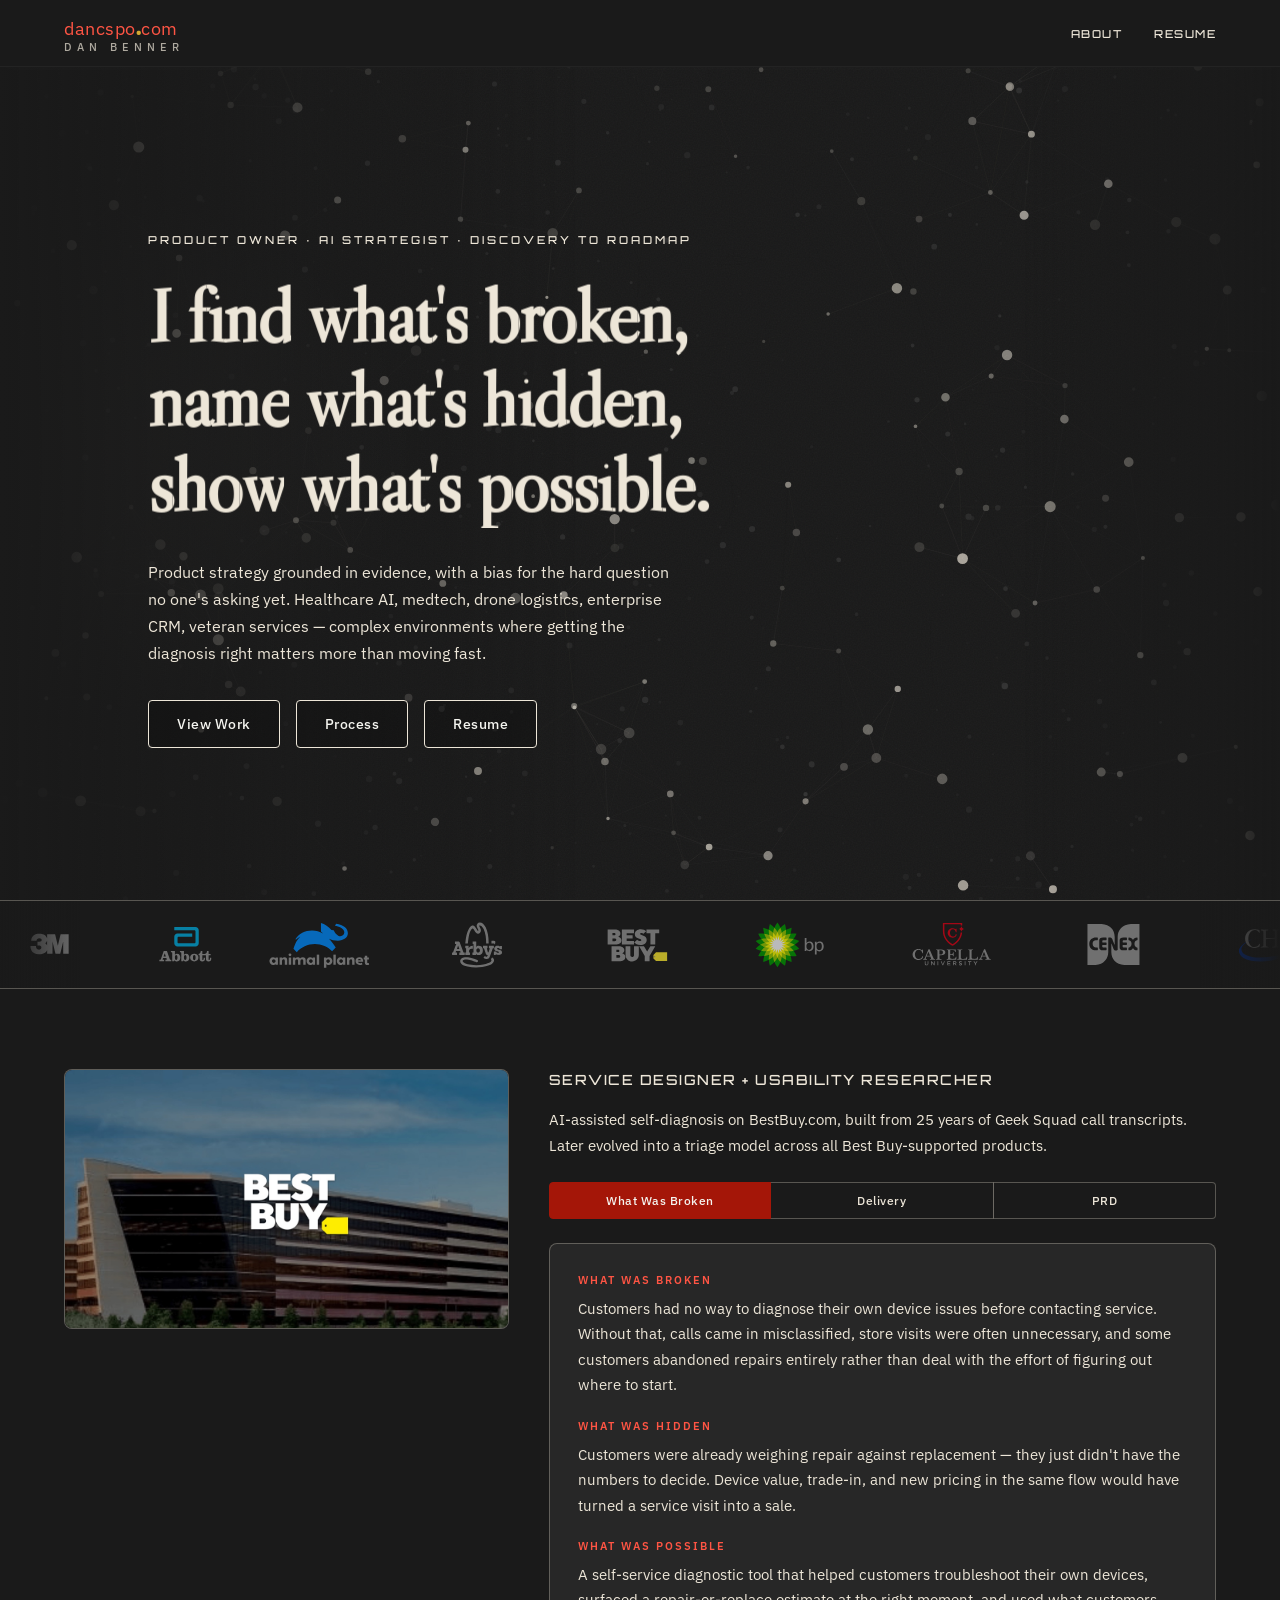
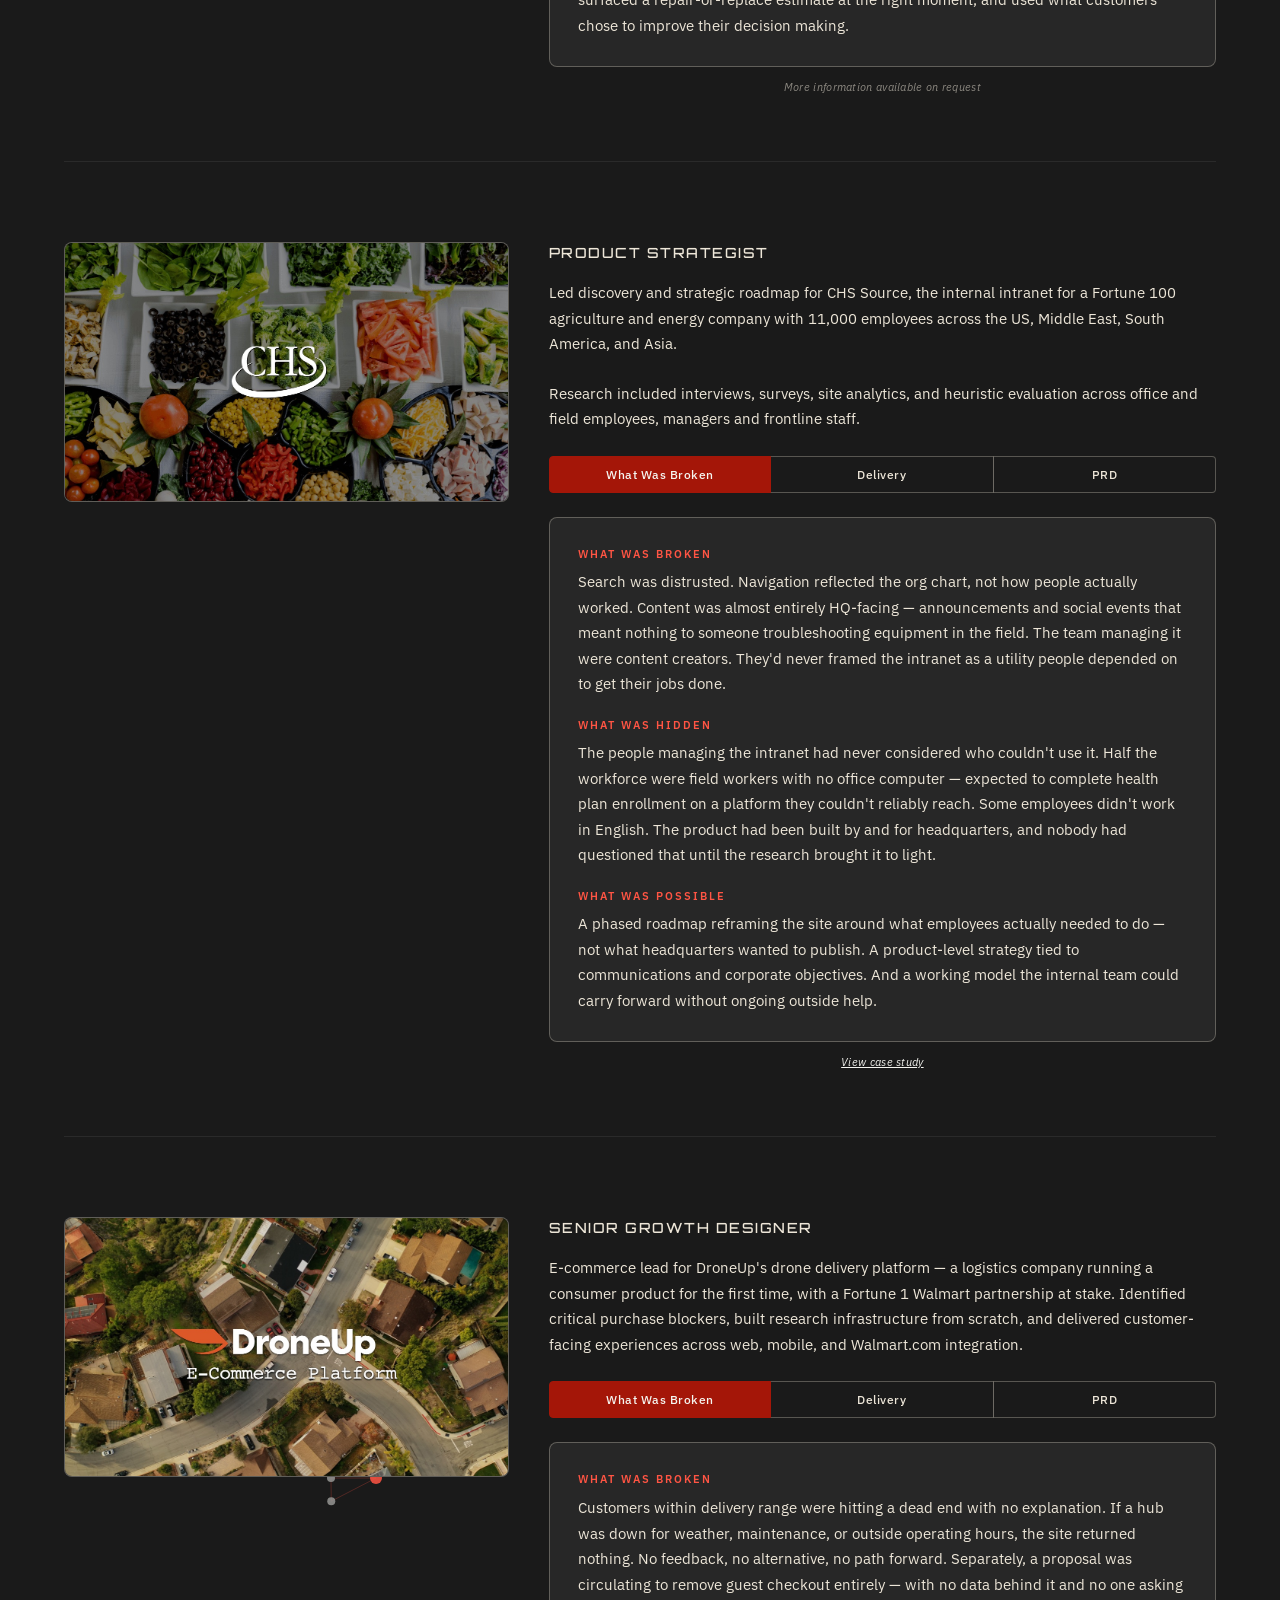
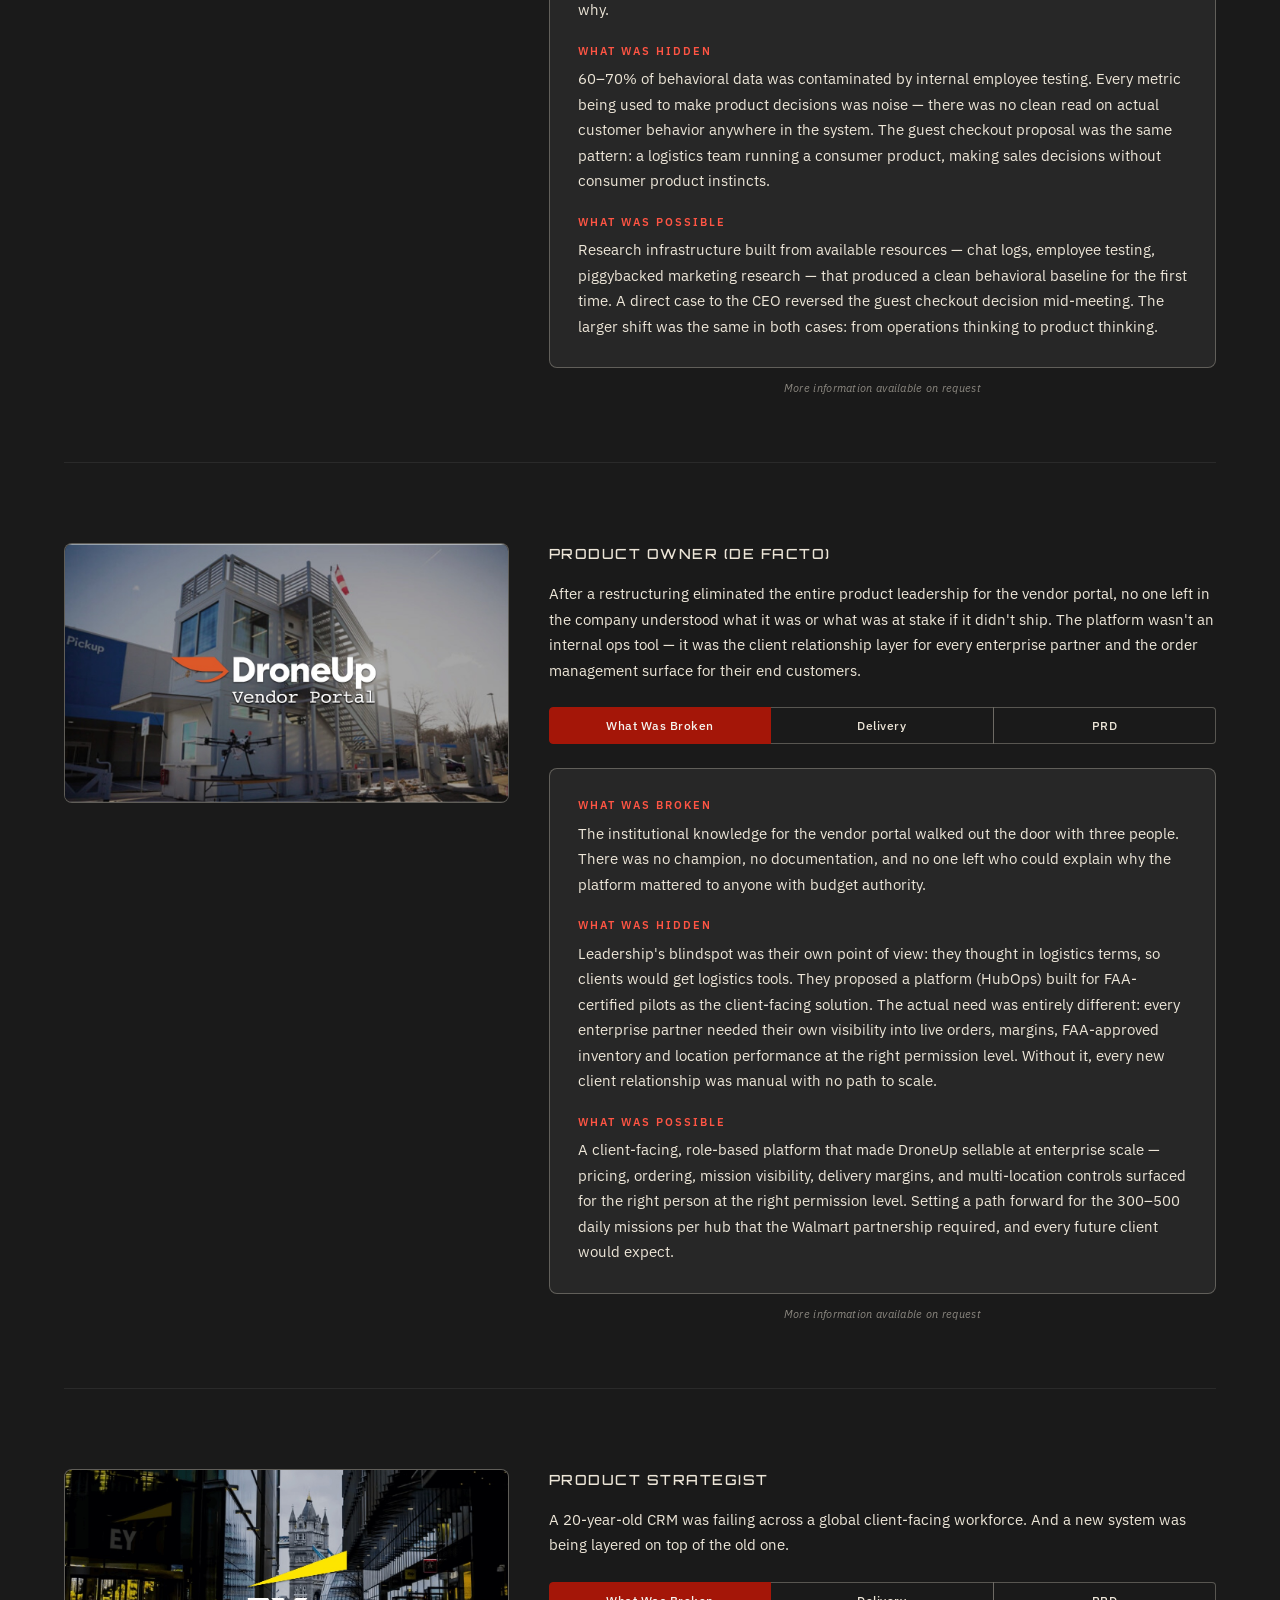
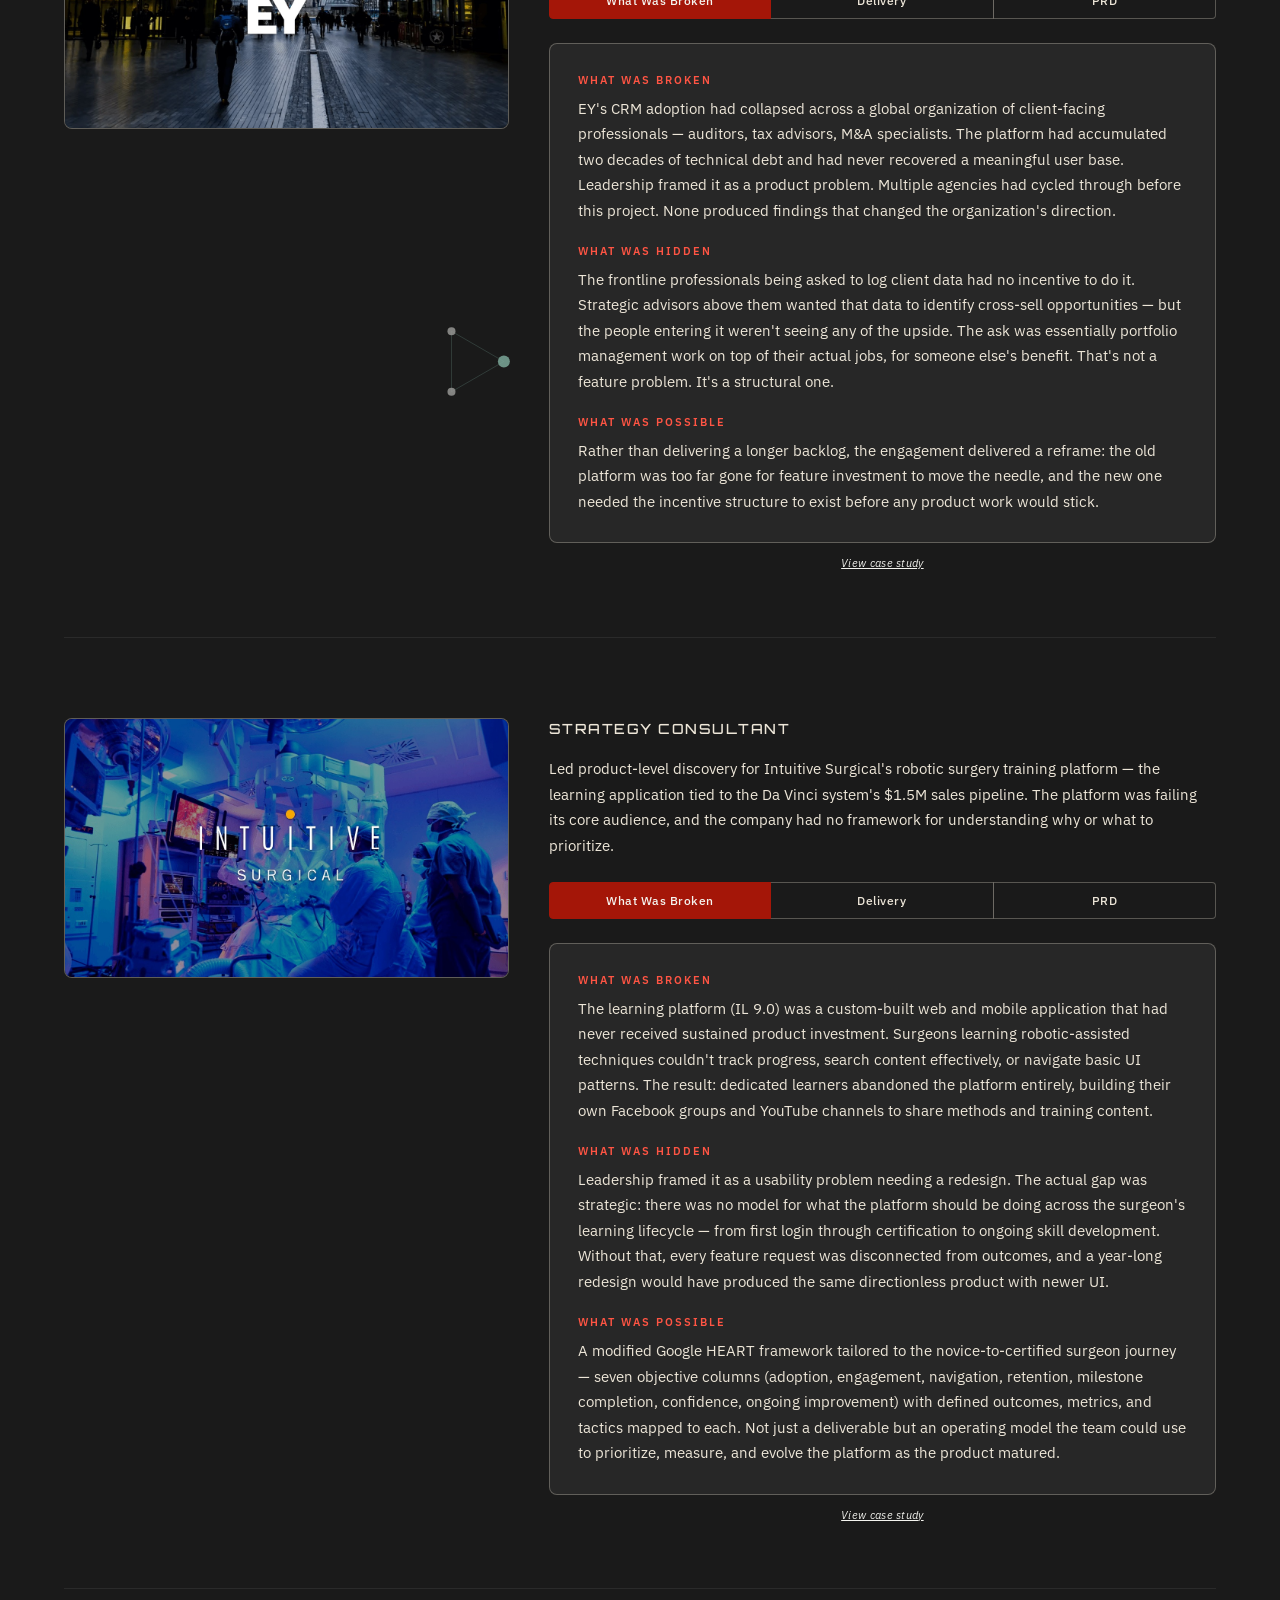
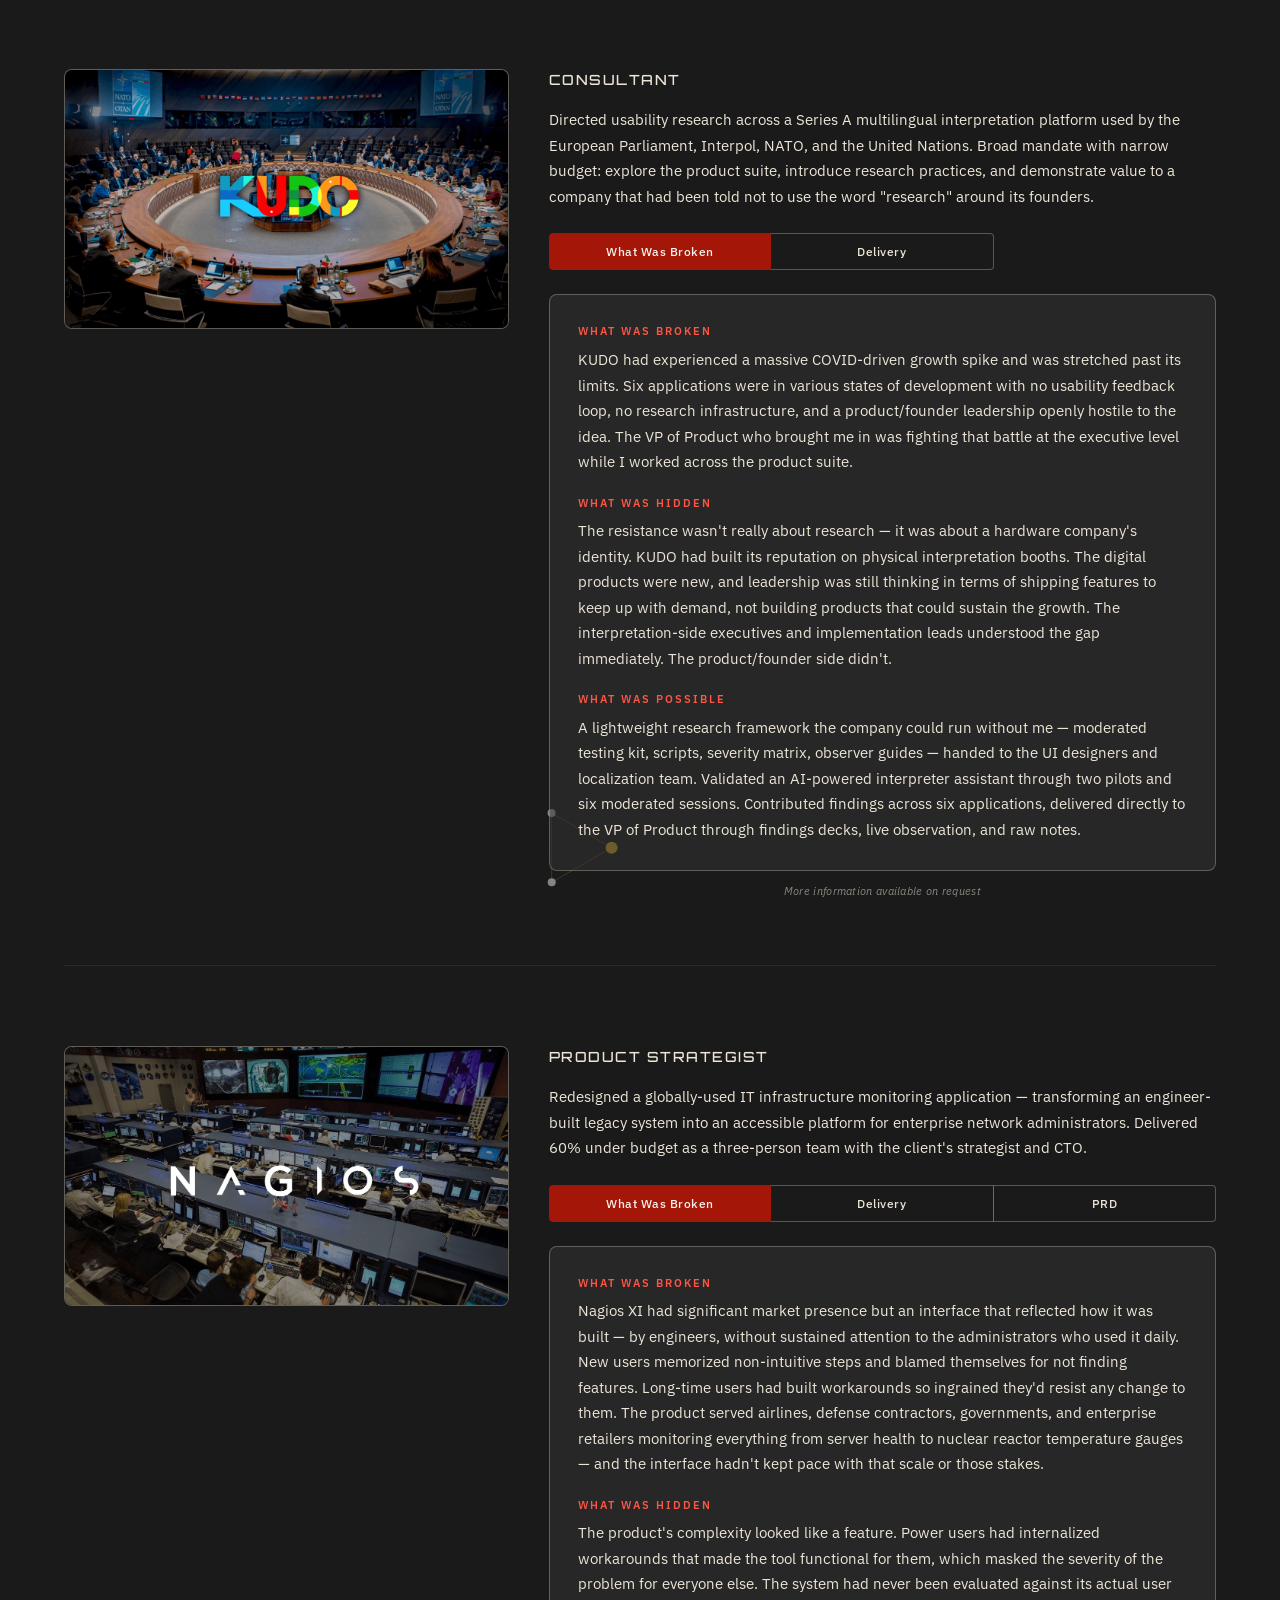
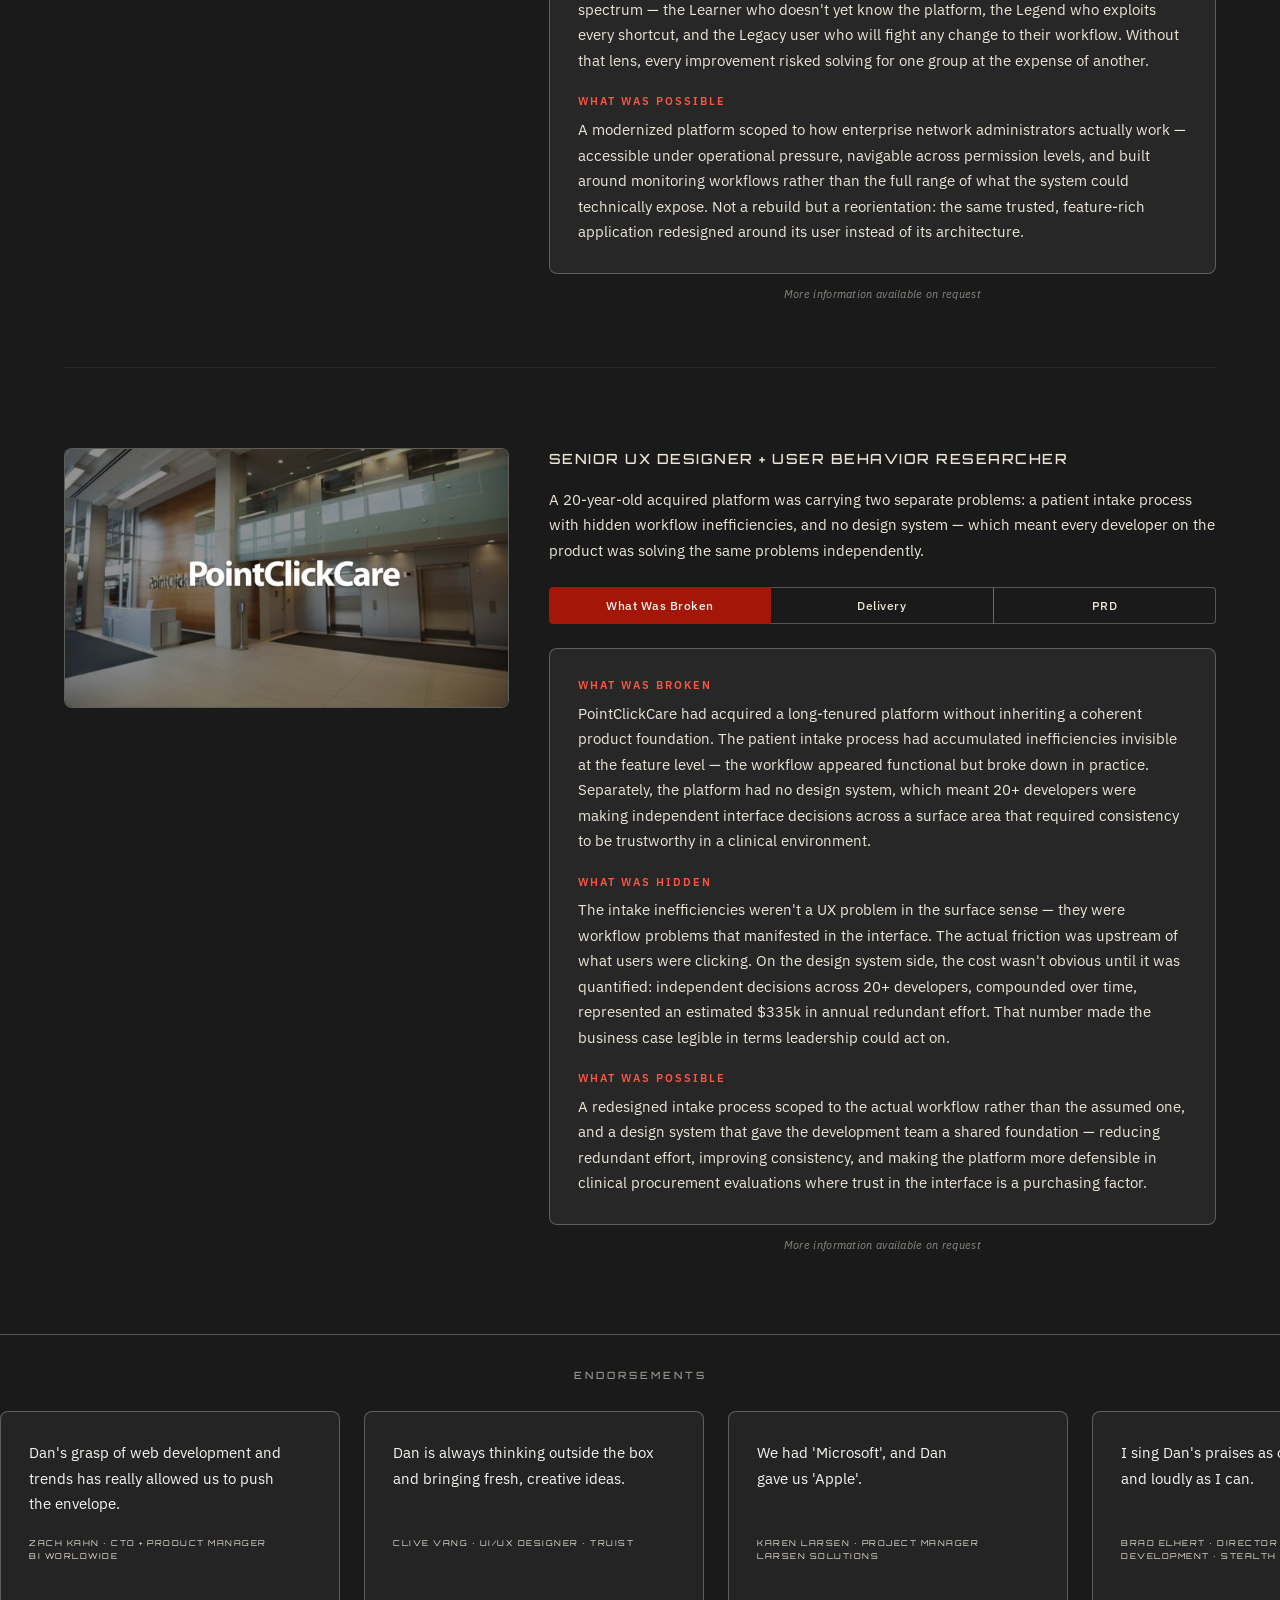
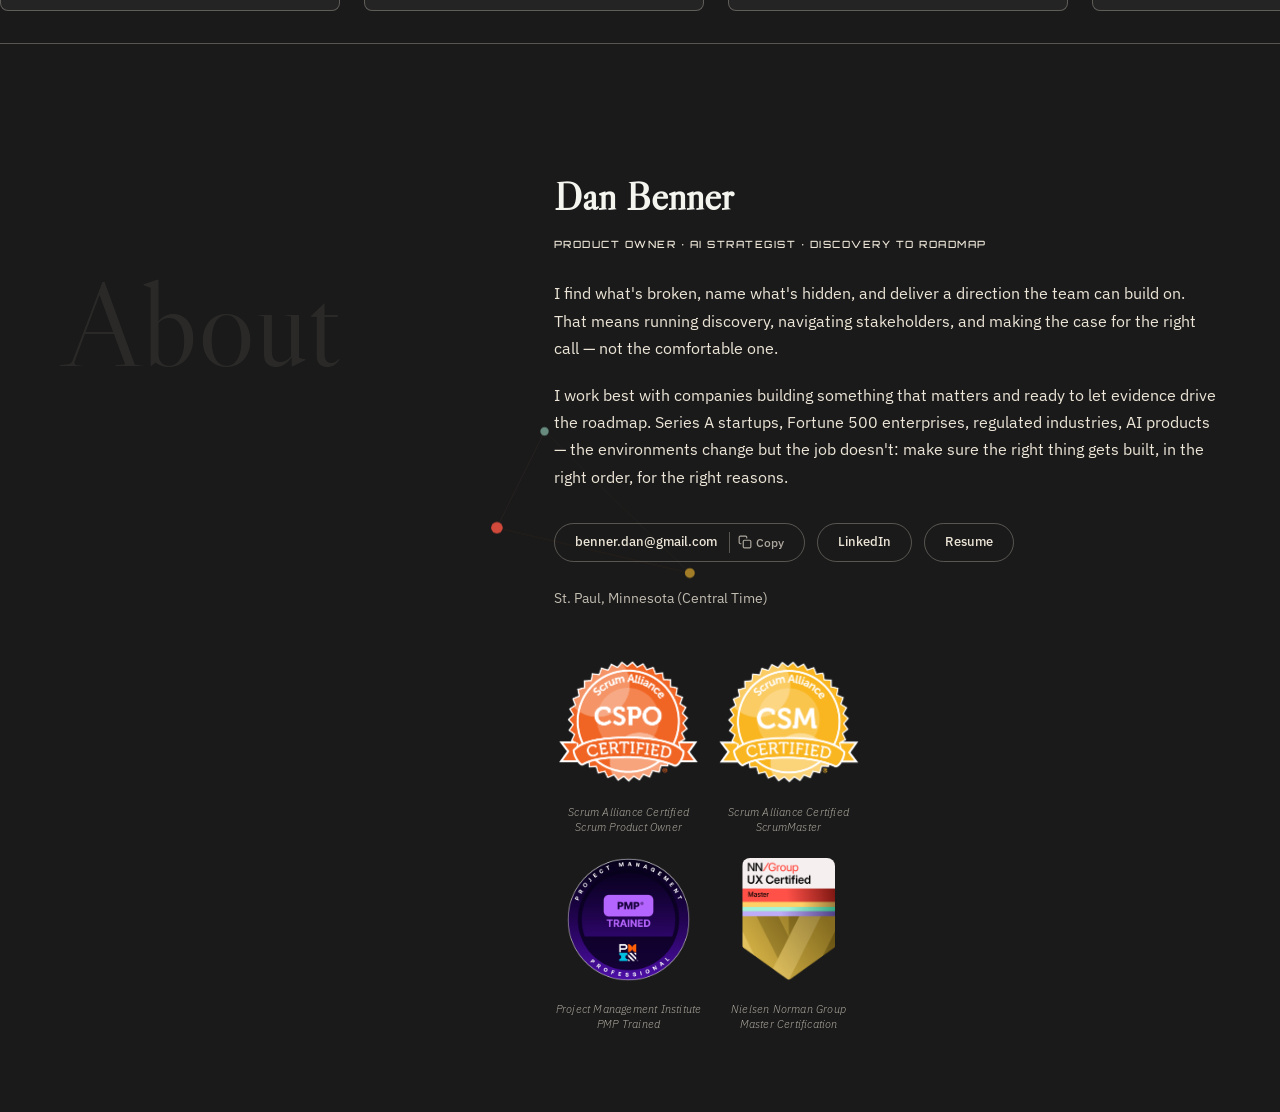
==== commit 356a599b: "Temporarily hide St. Thomas seal until its link is ready - Comment out the University of St. Thomas " ====
--- a/index.html
+++ b/index.html
@@ -939,7 +939,7 @@
 }
 .about-seals {
   display: grid;
-  grid-template-columns: repeat(3, 150px);
+  grid-template-columns: repeat(2, 150px); /* temp: 4 seals = 2+2. Restore to repeat(3, 150px) when St. Thomas seal is re-enabled */
   gap: 10px;
   margin-top: 36px;
   justify-content: start;
@@ -1882,7 +1882,9 @@
           St. Paul, Minnesota (Central Time)
         </div>
         <div class="about-seals">
+          <!-- HIDDEN until link is ready — to restore: uncomment below AND set .about-seals grid-template-columns back to repeat(3, 150px)
           <div class="seal-box"><span class="seal-img"><img src="images/seal-stthomas-mba.jpg" alt="University of St. Thomas Mini MBA"></span><span class="seal-caption">University of St. Thomas Mini MBA</span></div>
+          -->
           <div class="seal-box"><a href="https://bcert.me/bc/html/show-badge.html?b=jttbpsao" target="_blank" rel="noopener" title="Scrum Alliance Certified Product Owner"><span class="seal-img"><img src="images/seal-cspo.png" alt="Scrum Alliance Certified Scrum Product Owner (CSPO) certification badge"></span><span class="seal-caption">Scrum Alliance Certified Scrum Product Owner</span></a></div>
           <div class="seal-box"><a href="https://bcert.me/bc/html/show-badge.html?b=qoxpnkmy" target="_blank" rel="noopener" title="Scrum Alliance Certified Scrum Master"><span class="seal-img"><img src="images/seal-csm.png" alt="Scrum Alliance Certified ScrumMaster (CSM) certification badge"></span><span class="seal-caption">Scrum Alliance Certified ScrumMaster</span></a></div>
           <div class="seal-box"><a href="https://drive.google.com/file/d/124QPFP4WYxmq6Ms5wgLIGnJe5XrCMZaI/view?usp=sharing" target="_blank" rel="noopener" title="PMI PMP Training"><span class="seal-img"><img src="images/seal-pmp-300.png" alt="Project Management Institute (PMI) PMP training" style="max-height:123px"></span><span class="seal-caption">Project Management Institute PMP Trained</span></a></div>
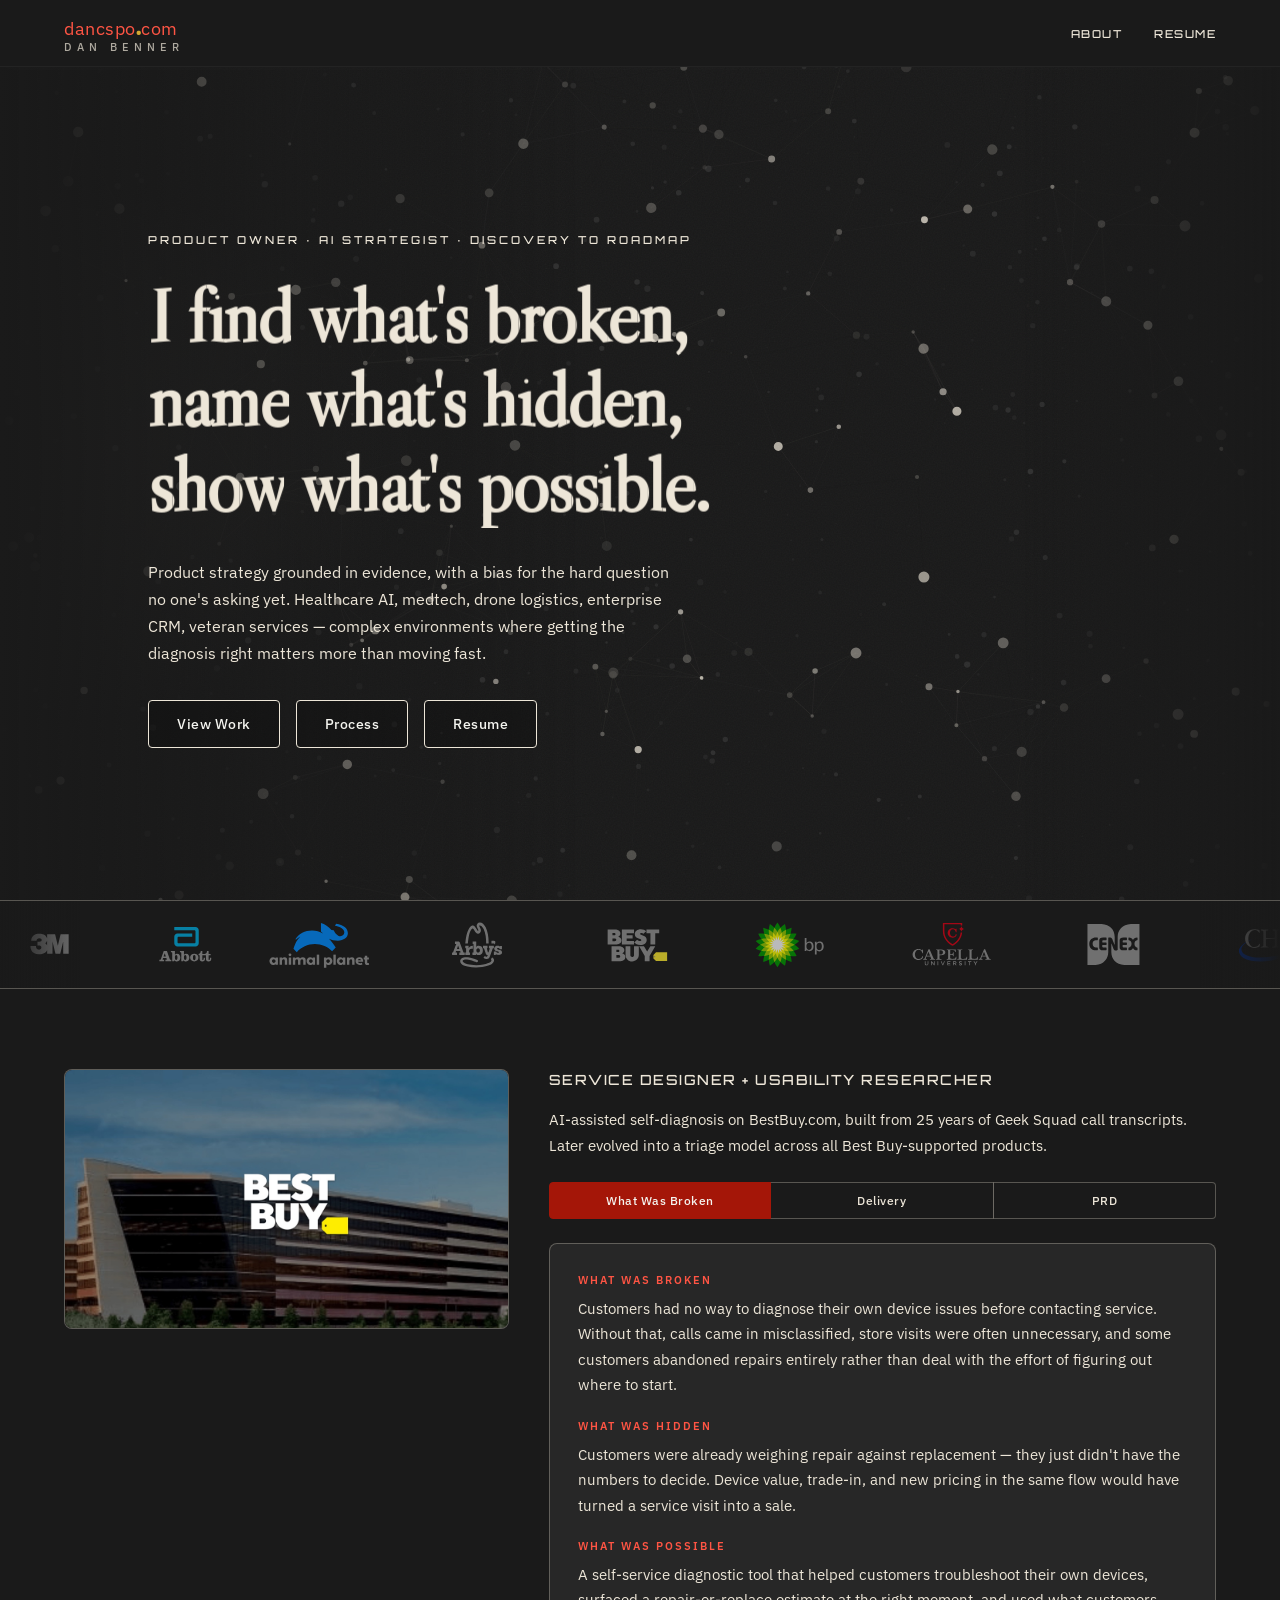
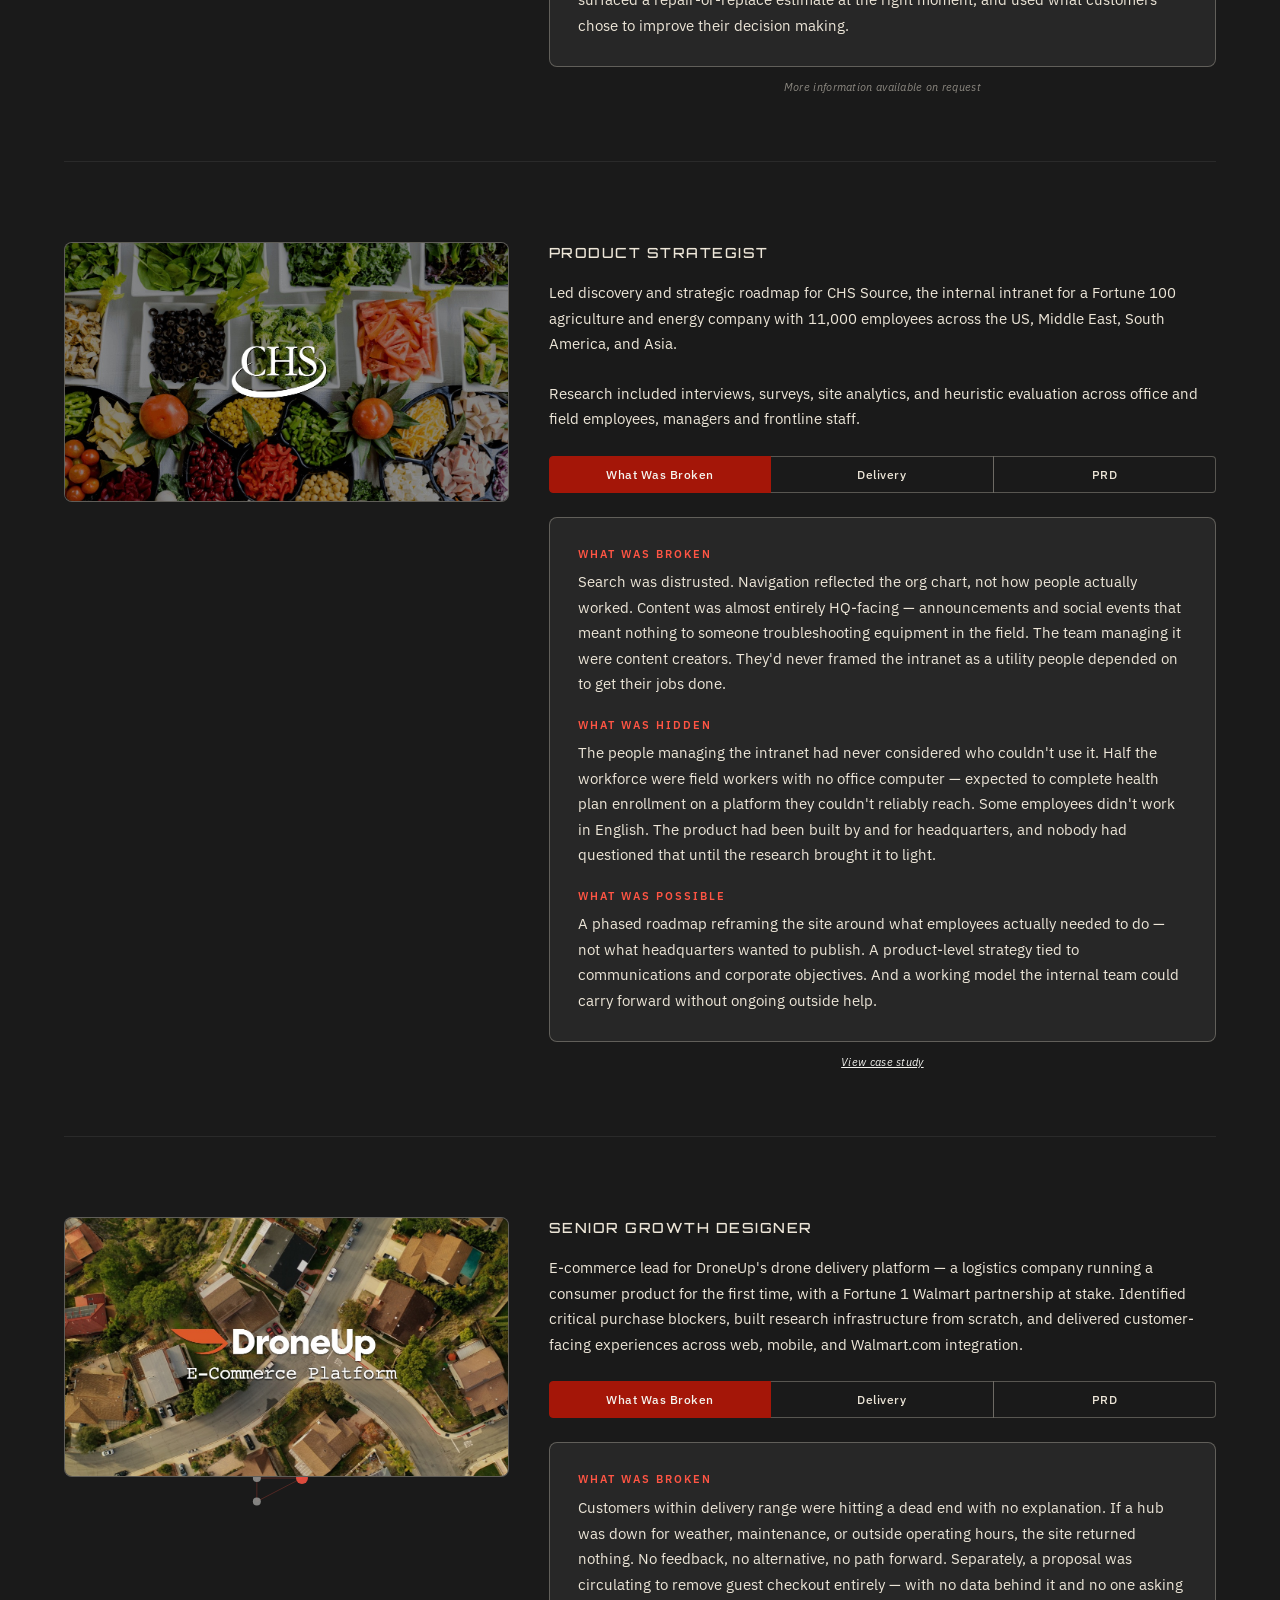
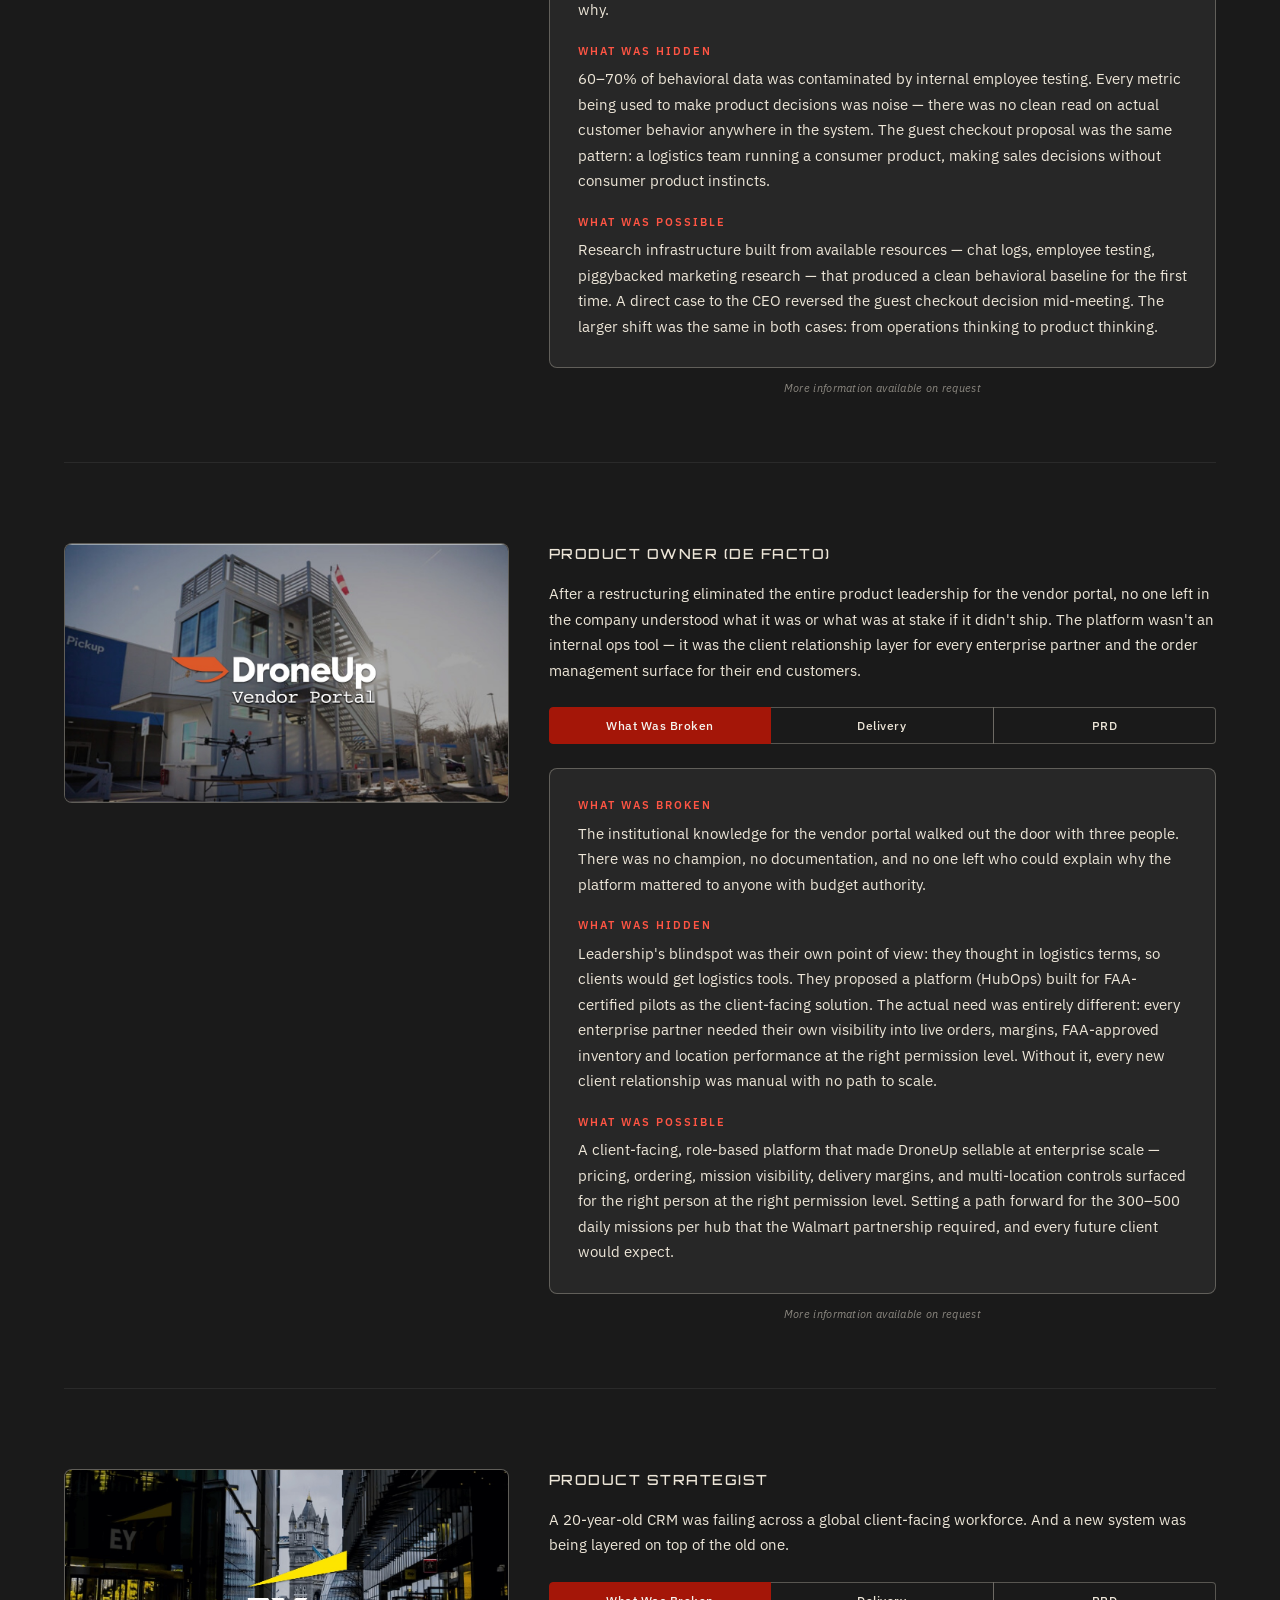
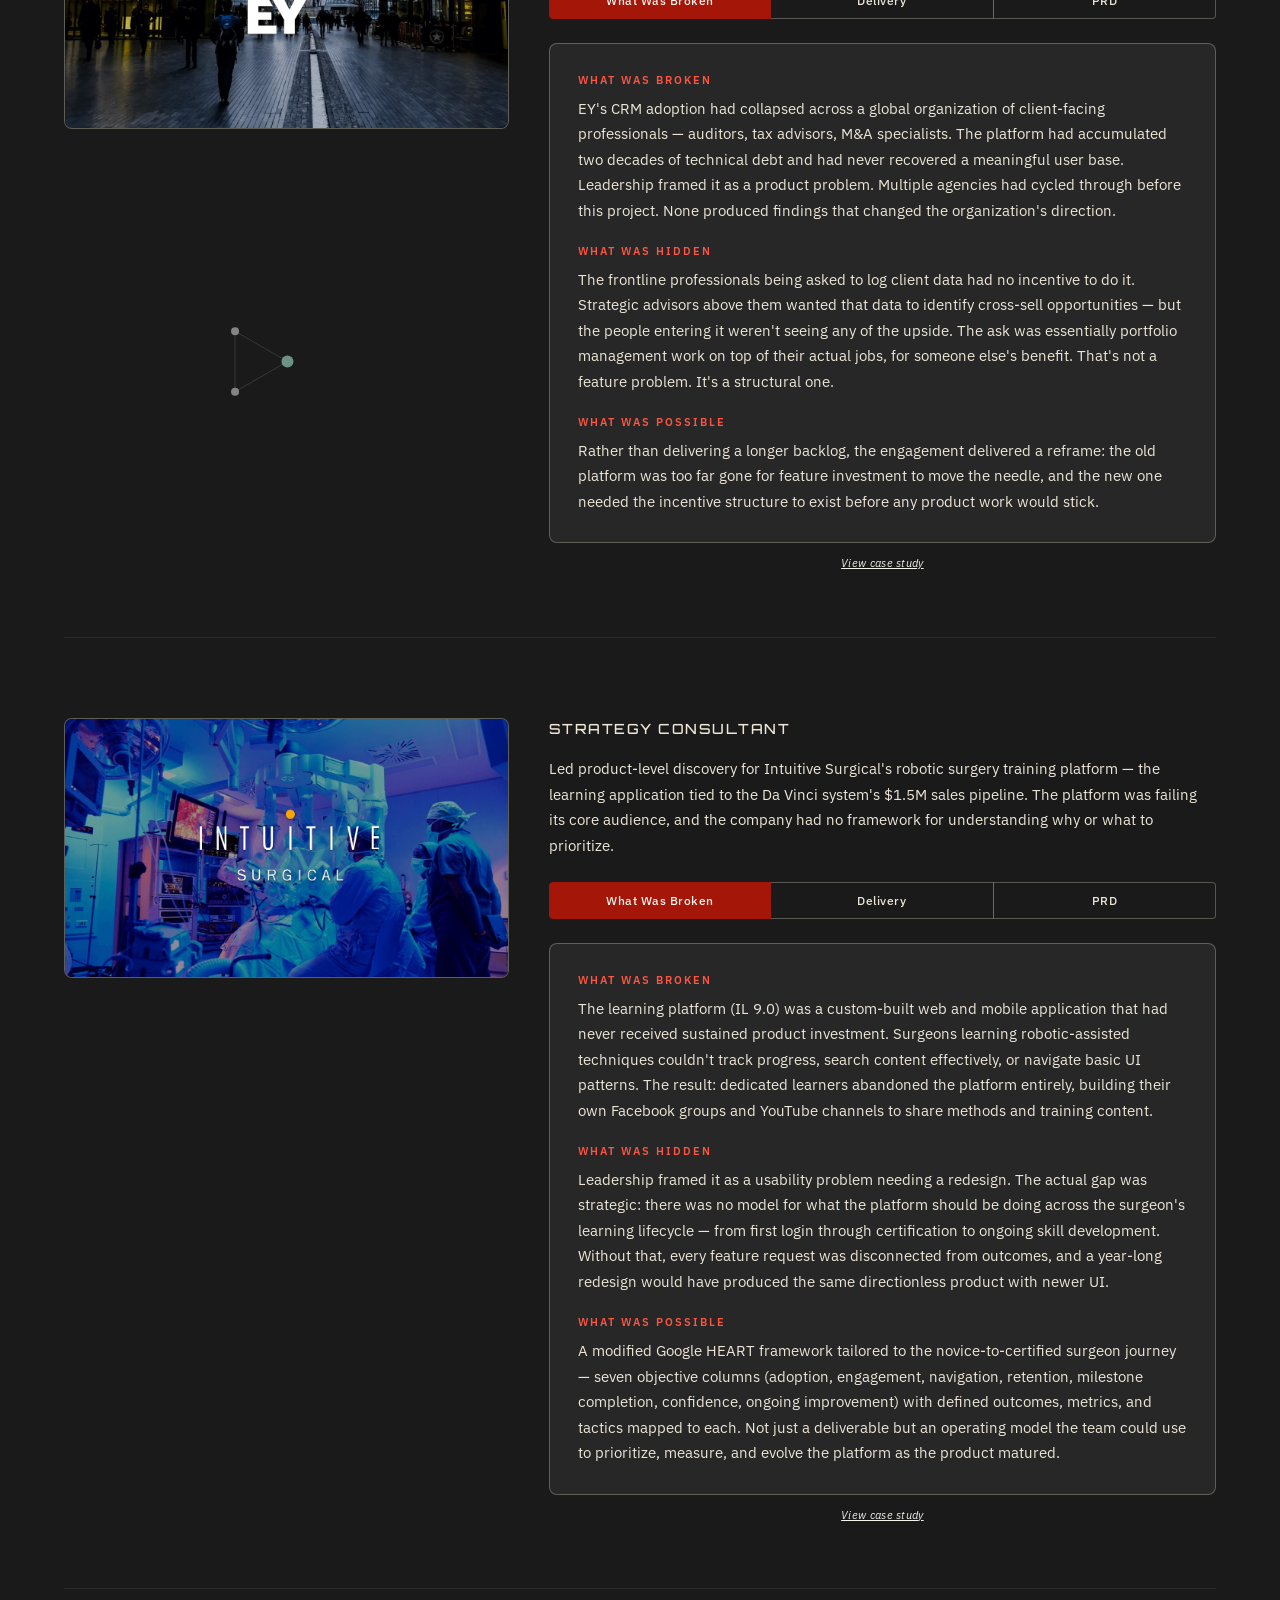
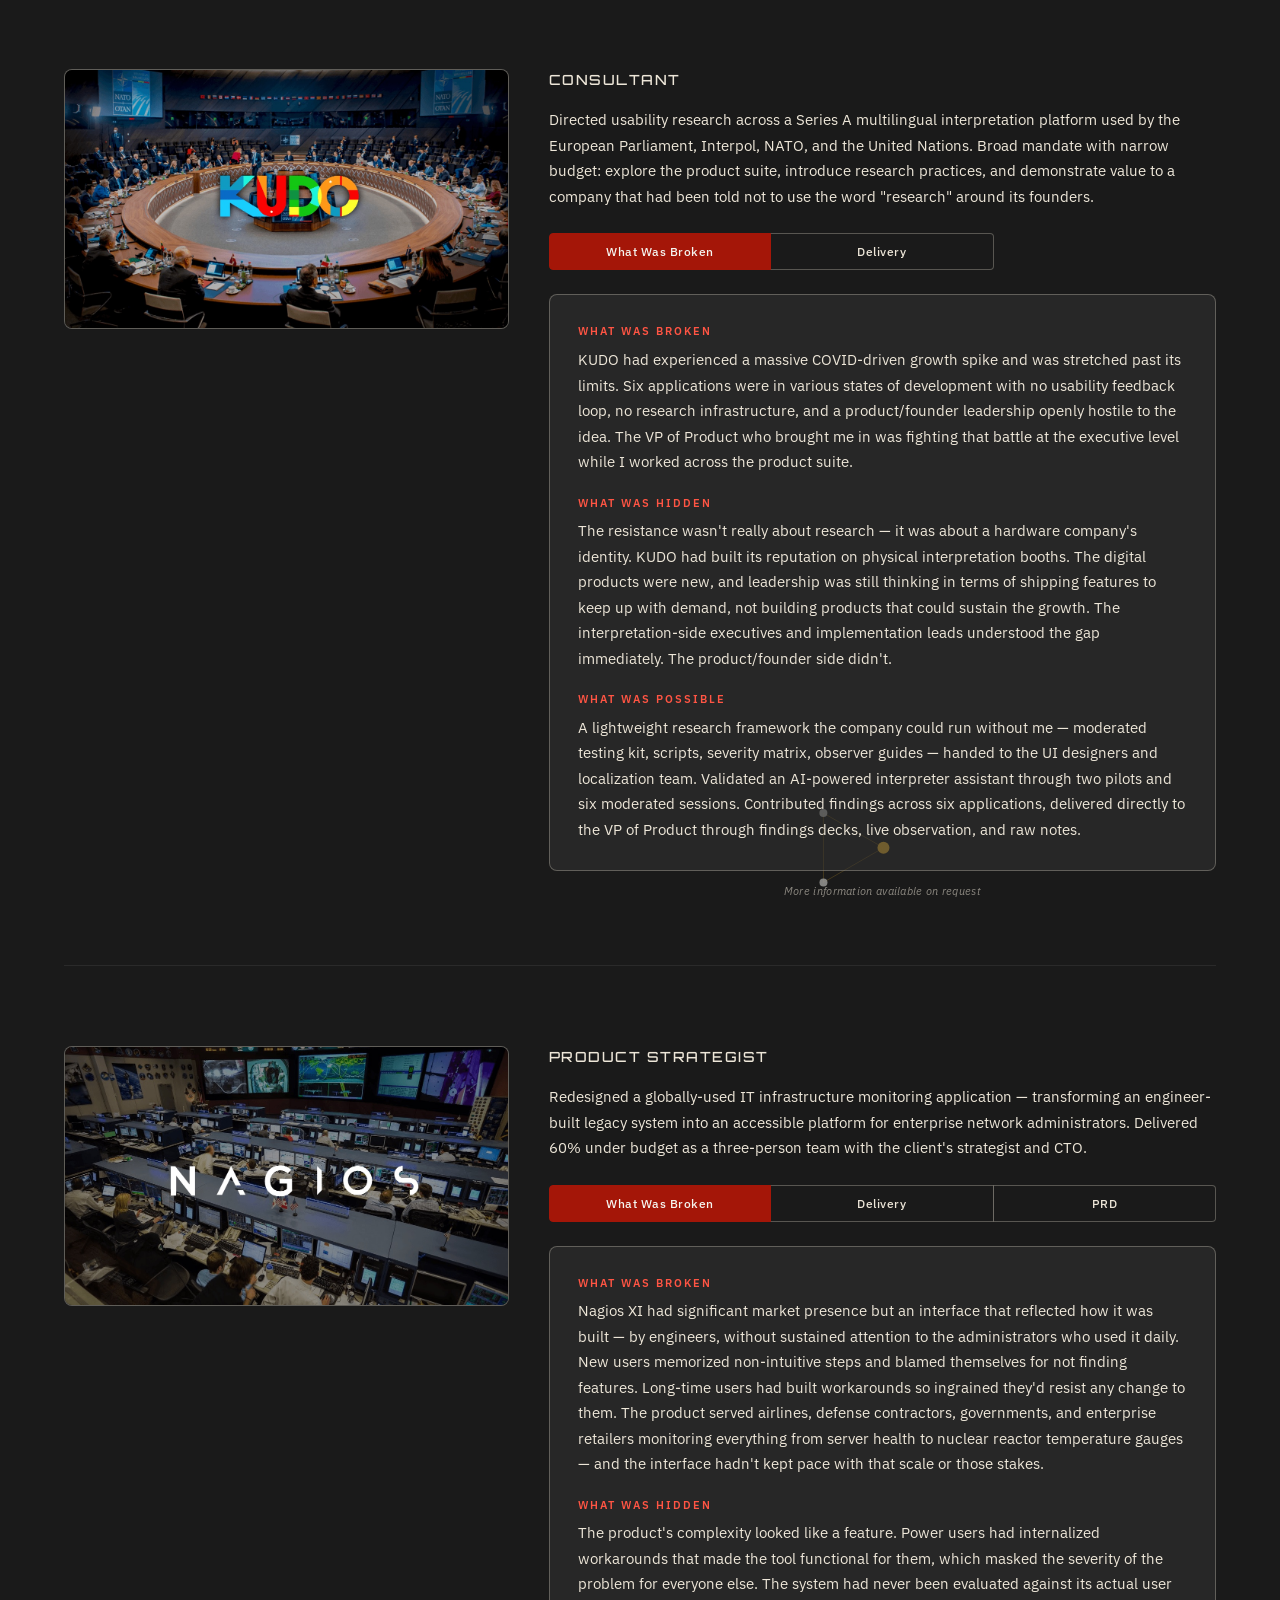
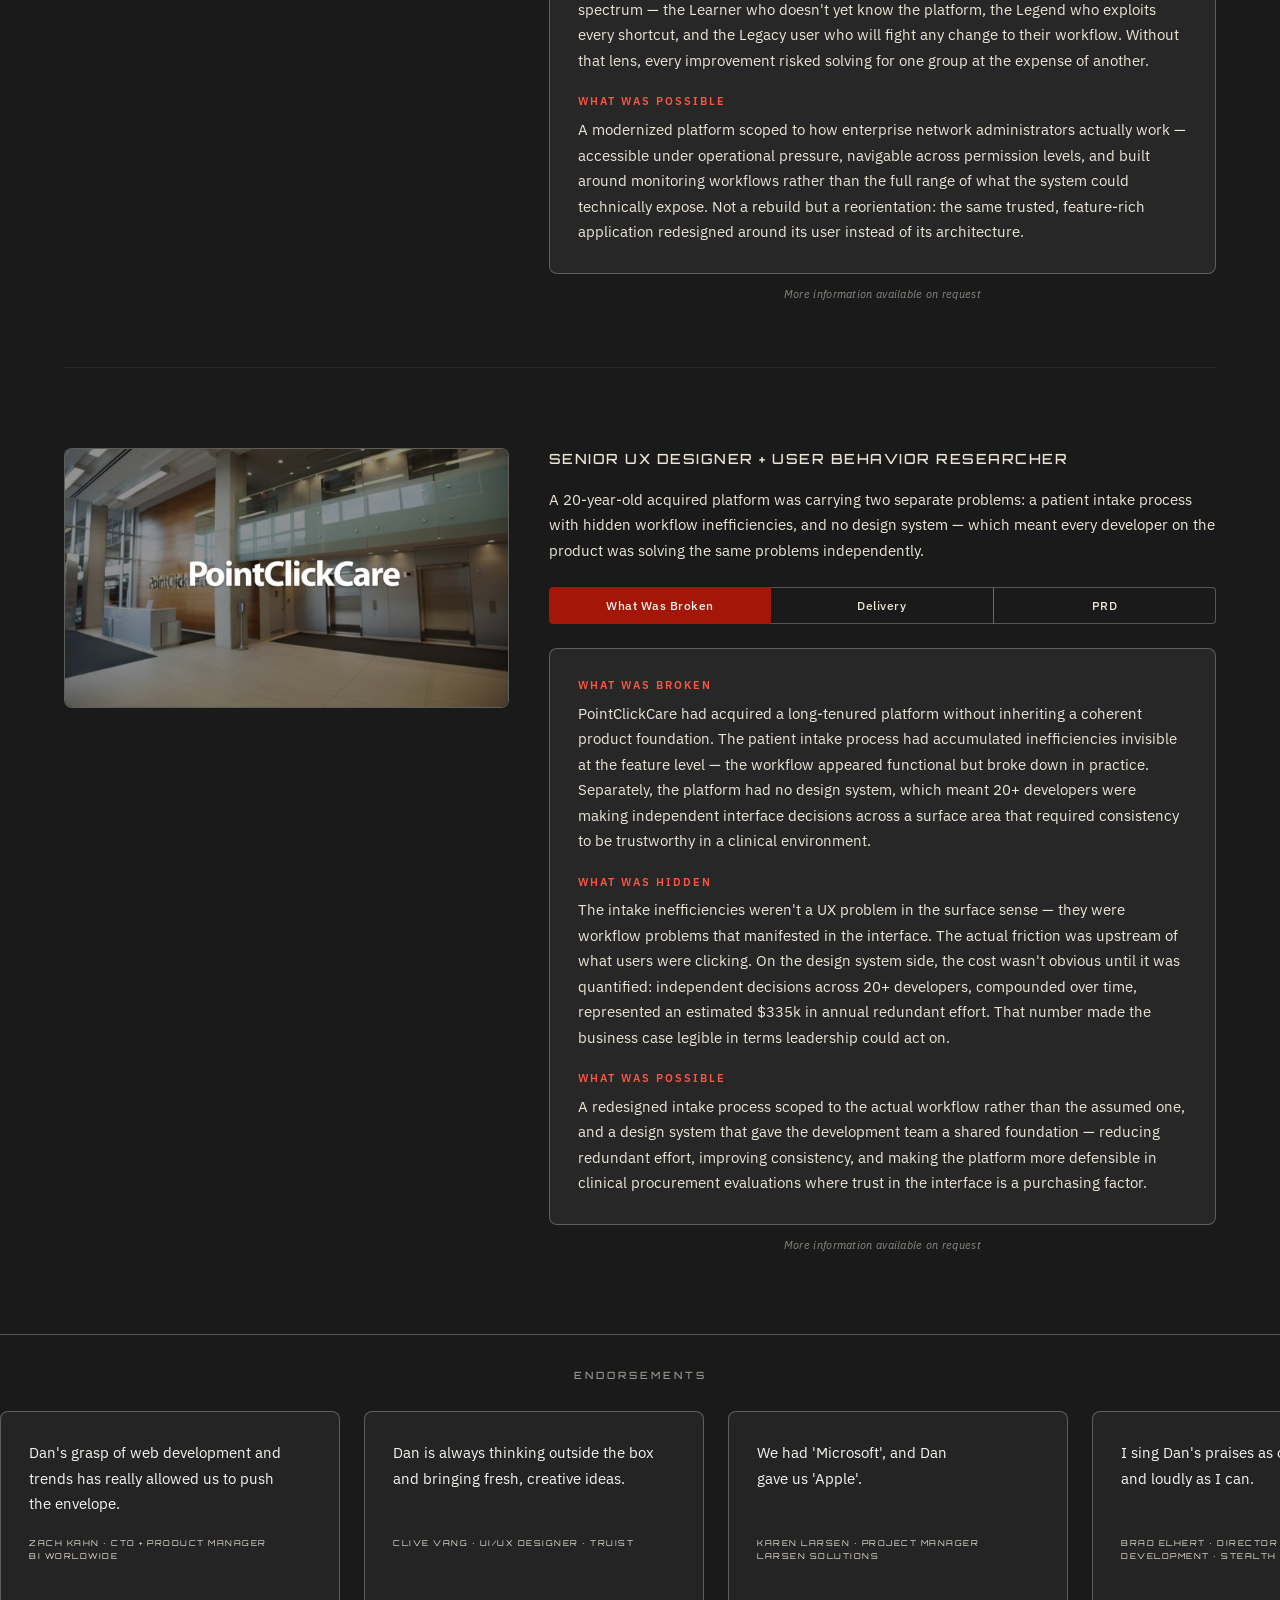
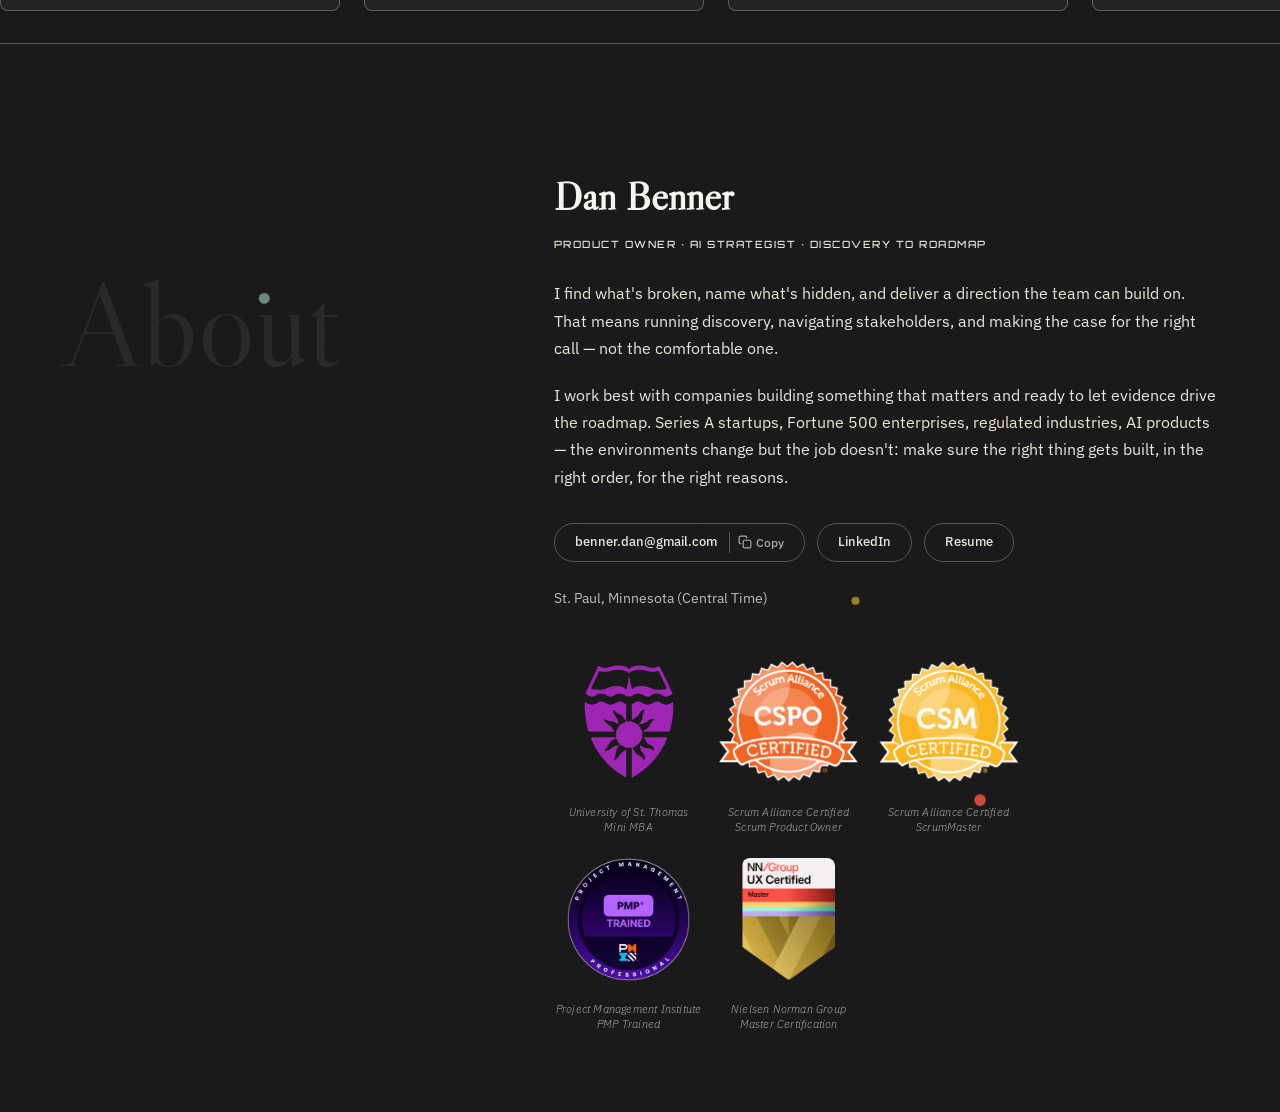
==== commit 6cba5864: "Enable St. Thomas Mini MBA seal (purple), linked to certificate - Re-enable the seal in the first po" ====
--- a/index.html
+++ b/index.html
@@ -939,7 +939,7 @@
 }
 .about-seals {
   display: grid;
-  grid-template-columns: repeat(2, 150px); /* temp: 4 seals = 2+2. Restore to repeat(3, 150px) when St. Thomas seal is re-enabled */
+  grid-template-columns: repeat(3, 150px);
   gap: 10px;
   margin-top: 36px;
   justify-content: start;
@@ -973,6 +973,8 @@
   height: 150px;
   width: 150px;
 }
+/* St. Thomas shield reads larger than the round badges — scale down 15% from center */
+.ust-seal .seal-img img { transform: scale(0.85); }
 .about-seals a {
   display: block;
   text-align: center;
@@ -1882,9 +1884,7 @@
           St. Paul, Minnesota (Central Time)
         </div>
         <div class="about-seals">
-          <!-- HIDDEN until link is ready — to restore: uncomment below AND set .about-seals grid-template-columns back to repeat(3, 150px)
-          <div class="seal-box"><span class="seal-img"><img src="images/seal-stthomas-mba.jpg" alt="University of St. Thomas Mini MBA"></span><span class="seal-caption">University of St. Thomas Mini MBA</span></div>
-          -->
+          <div class="seal-box ust-seal"><a href="stthomas-mba.html" target="_blank" rel="noopener" title="University of St. Thomas Mini MBA — view certificate"><span class="seal-img"><img src="images/seal-stthomas-mba.png" alt="University of St. Thomas Mini MBA"></span><span class="seal-caption">University of St. Thomas<br>Mini MBA</span></a></div>
           <div class="seal-box"><a href="https://bcert.me/bc/html/show-badge.html?b=jttbpsao" target="_blank" rel="noopener" title="Scrum Alliance Certified Product Owner"><span class="seal-img"><img src="images/seal-cspo.png" alt="Scrum Alliance Certified Scrum Product Owner (CSPO) certification badge"></span><span class="seal-caption">Scrum Alliance Certified Scrum Product Owner</span></a></div>
           <div class="seal-box"><a href="https://bcert.me/bc/html/show-badge.html?b=qoxpnkmy" target="_blank" rel="noopener" title="Scrum Alliance Certified Scrum Master"><span class="seal-img"><img src="images/seal-csm.png" alt="Scrum Alliance Certified ScrumMaster (CSM) certification badge"></span><span class="seal-caption">Scrum Alliance Certified ScrumMaster</span></a></div>
           <div class="seal-box"><a href="https://drive.google.com/file/d/124QPFP4WYxmq6Ms5wgLIGnJe5XrCMZaI/view?usp=sharing" target="_blank" rel="noopener" title="PMI PMP Training"><span class="seal-img"><img src="images/seal-pmp-300.png" alt="Project Management Institute (PMI) PMP training" style="max-height:123px"></span><span class="seal-caption">Project Management Institute PMP Trained</span></a></div>
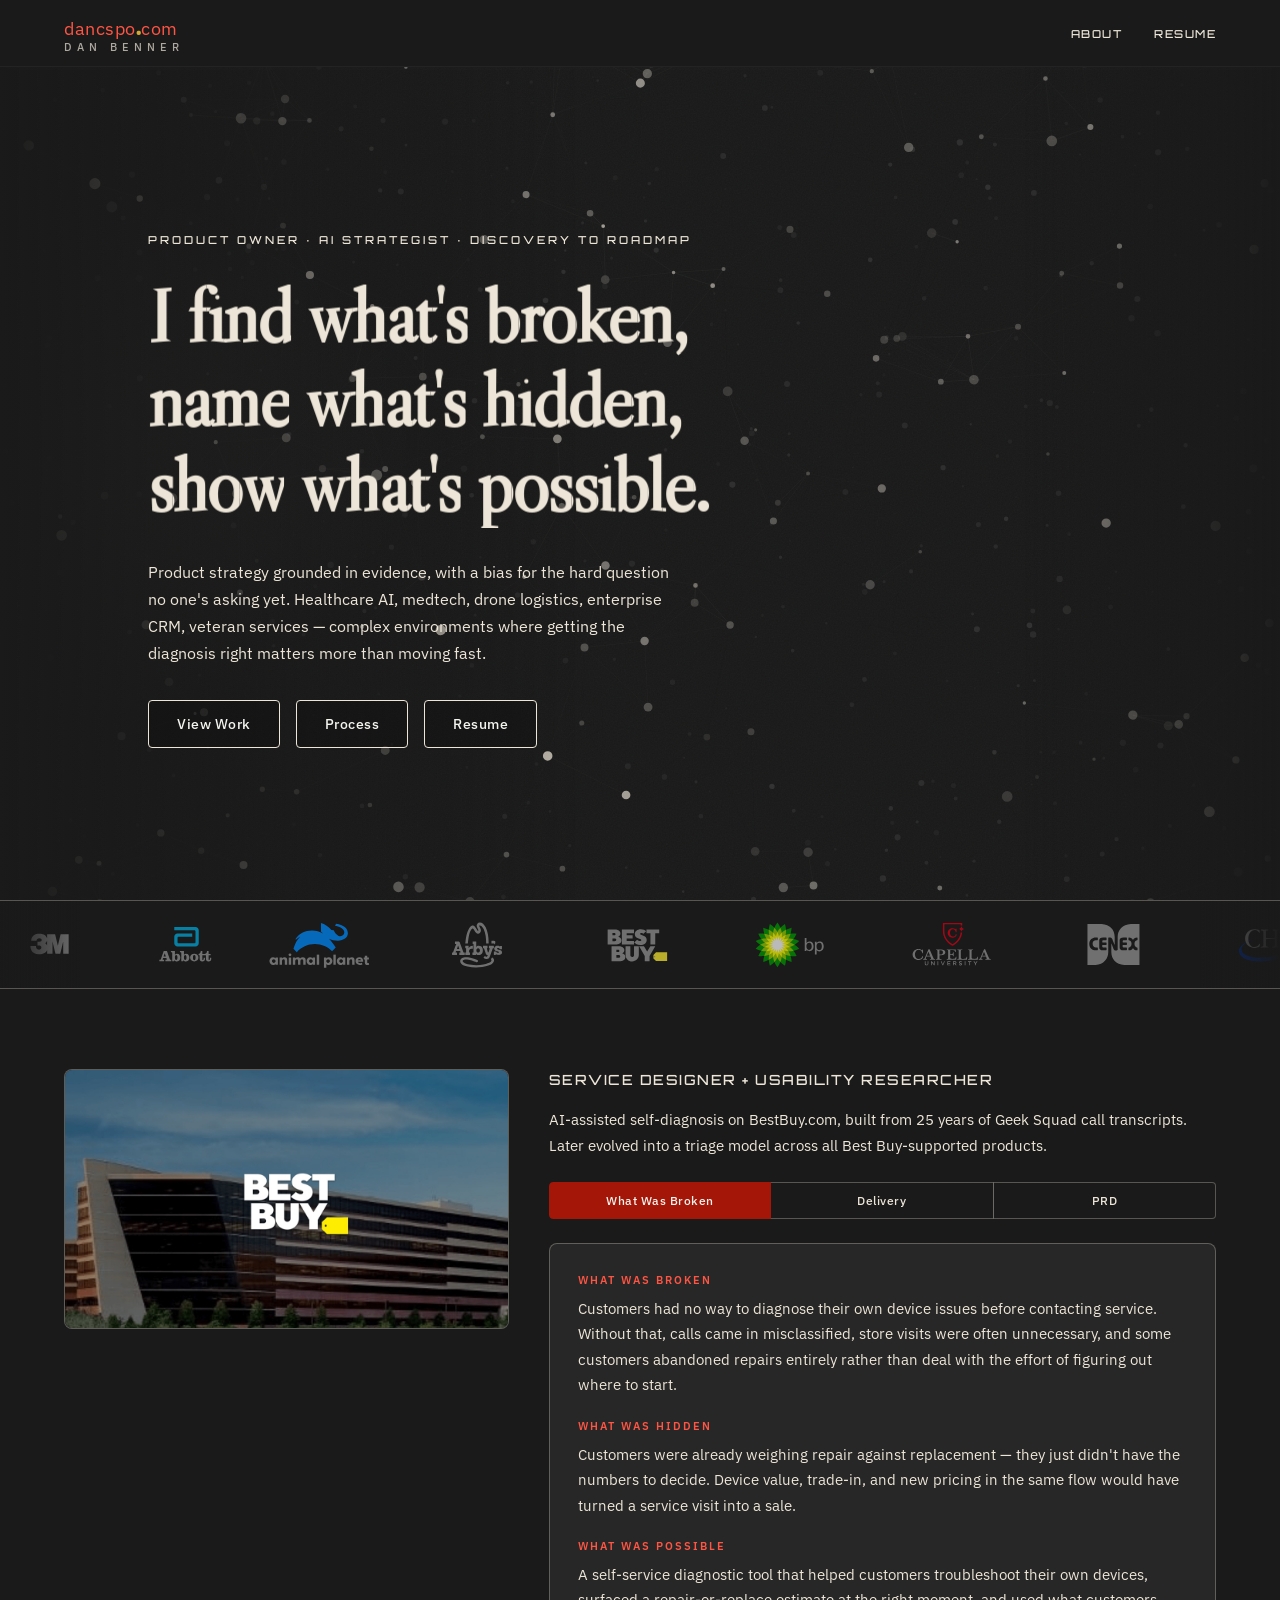
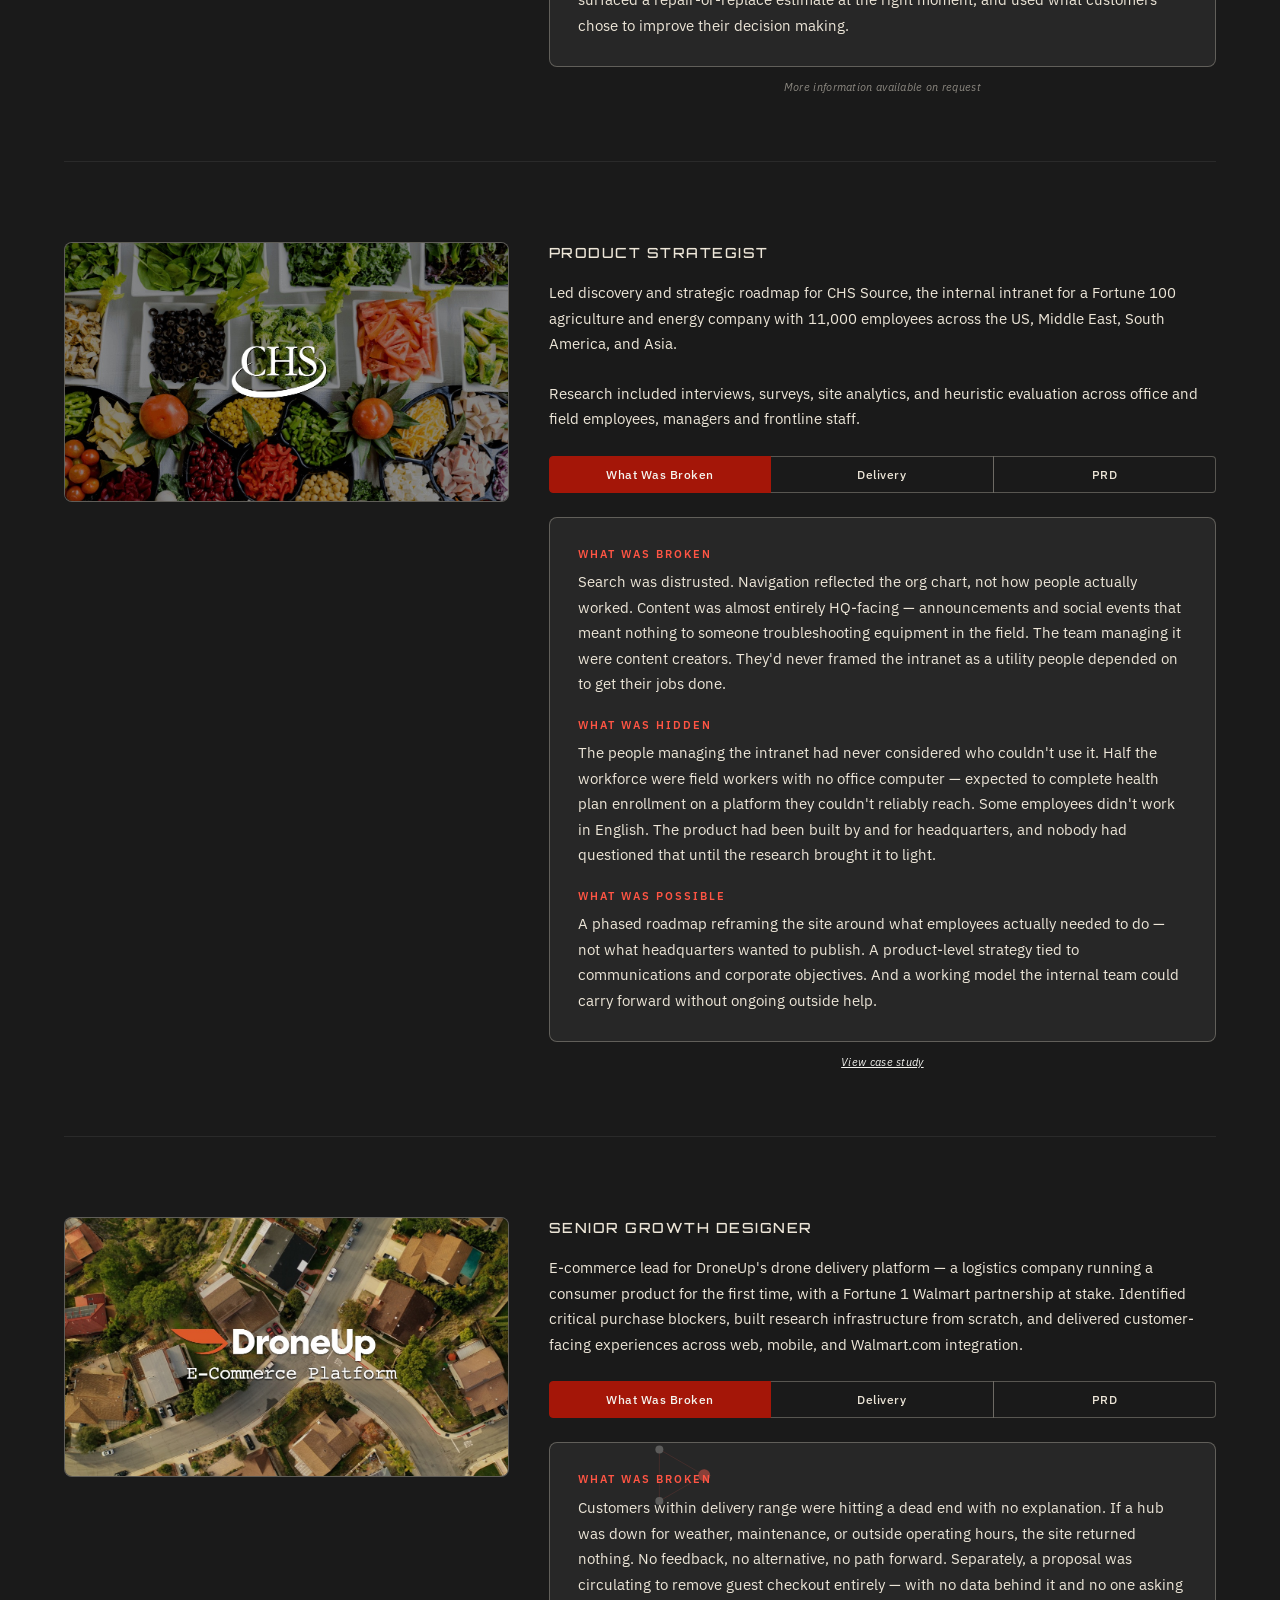
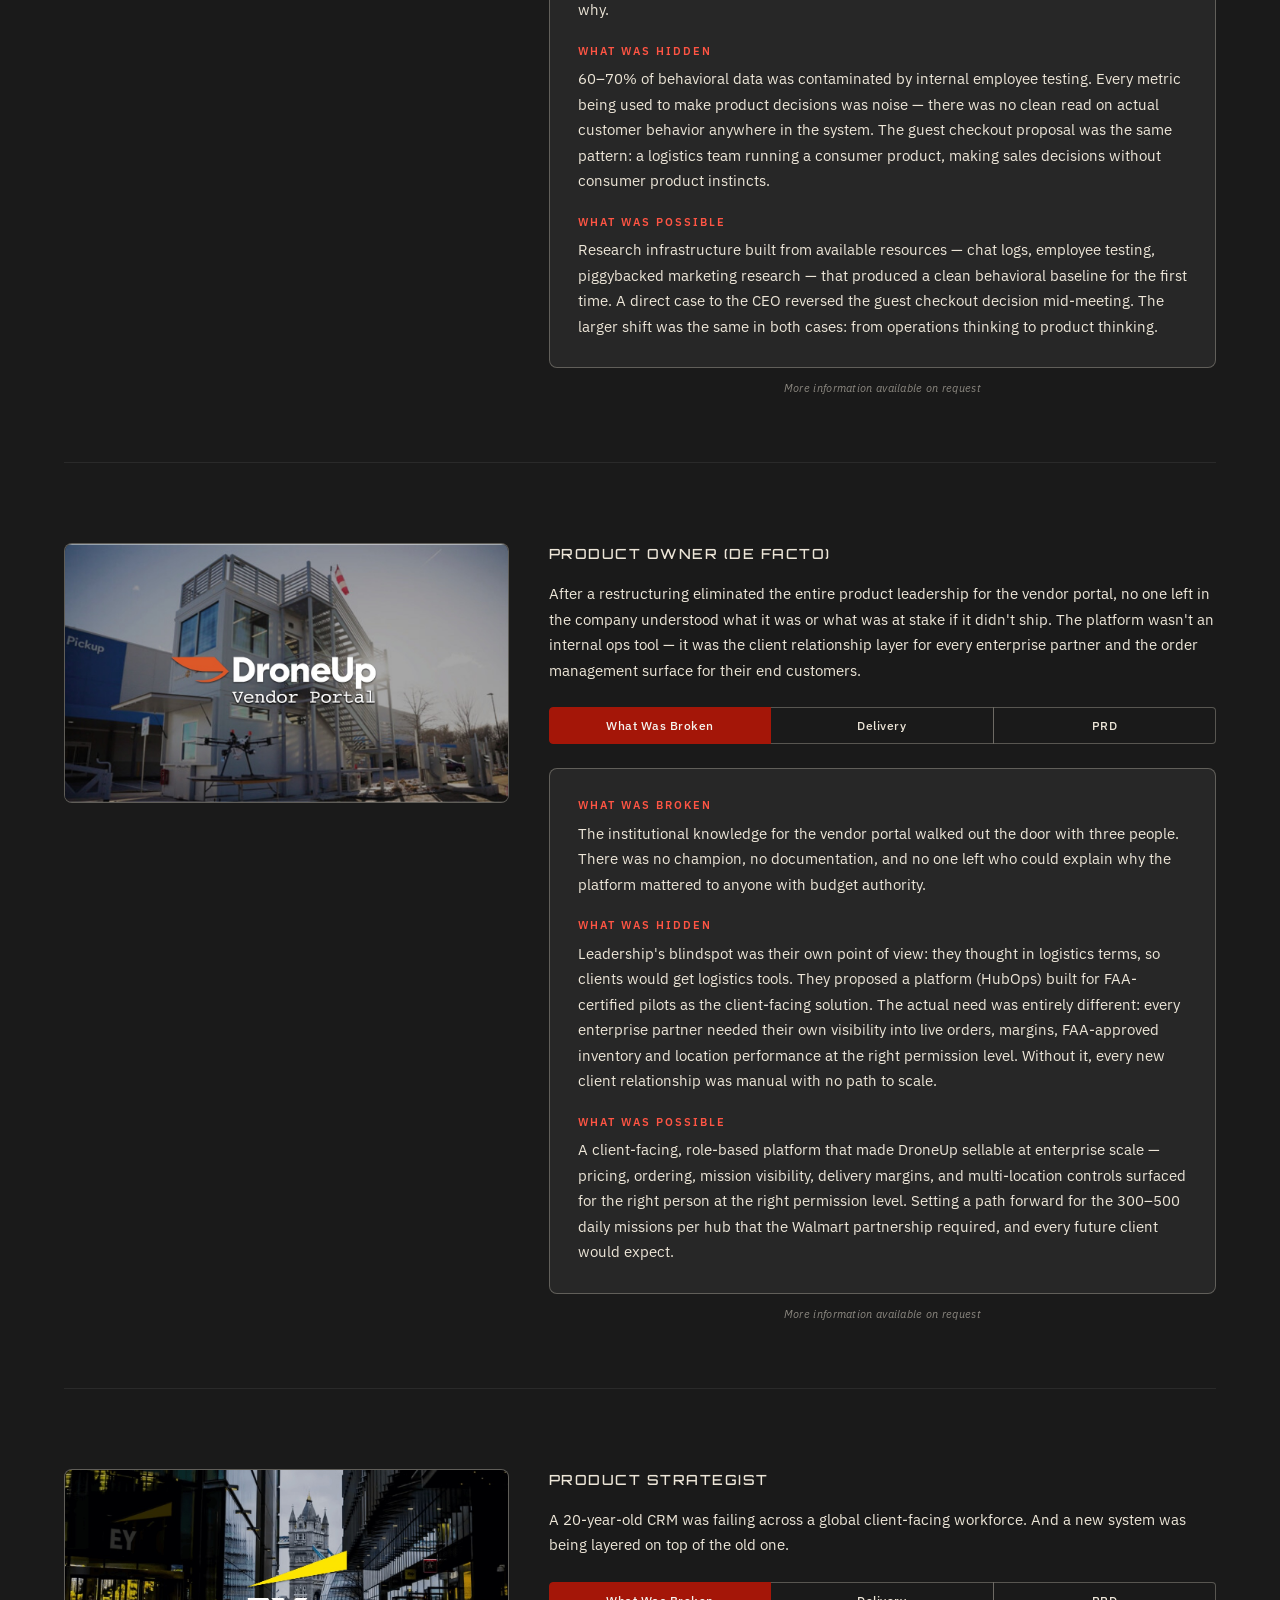
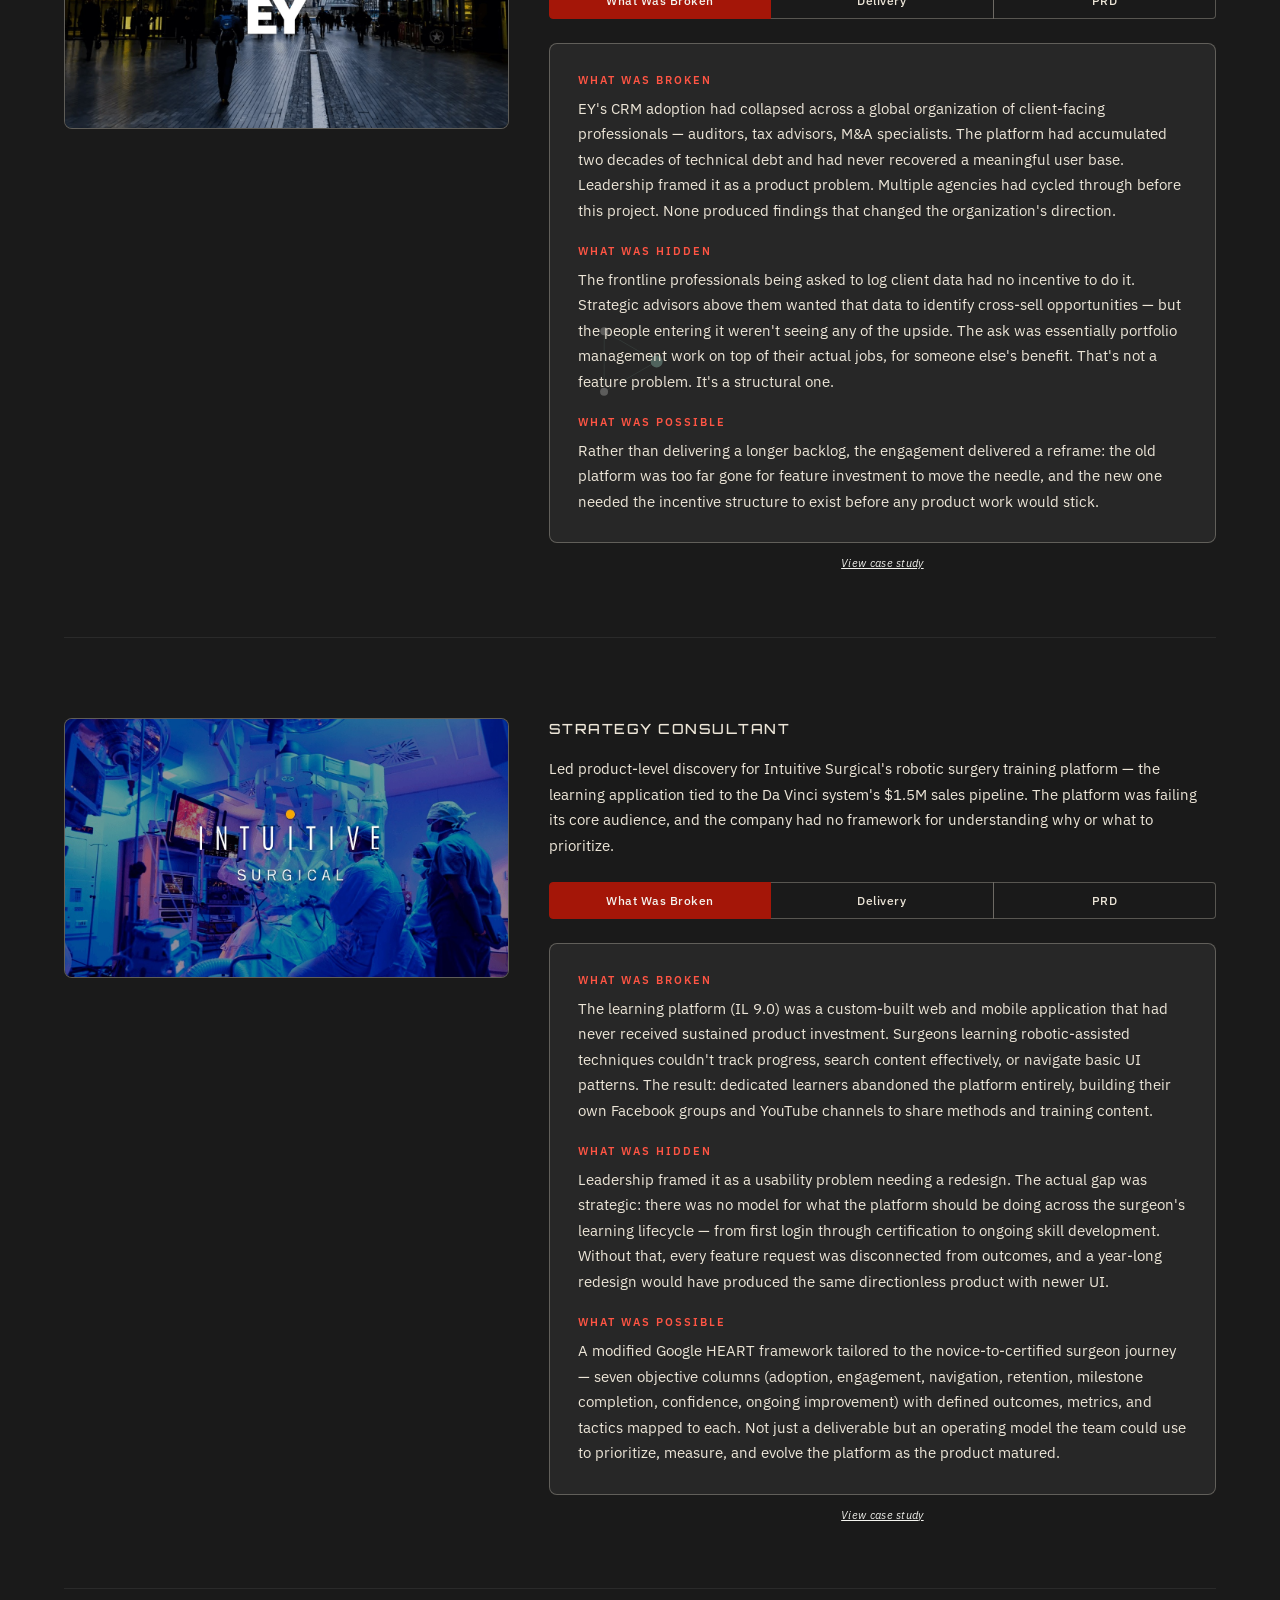
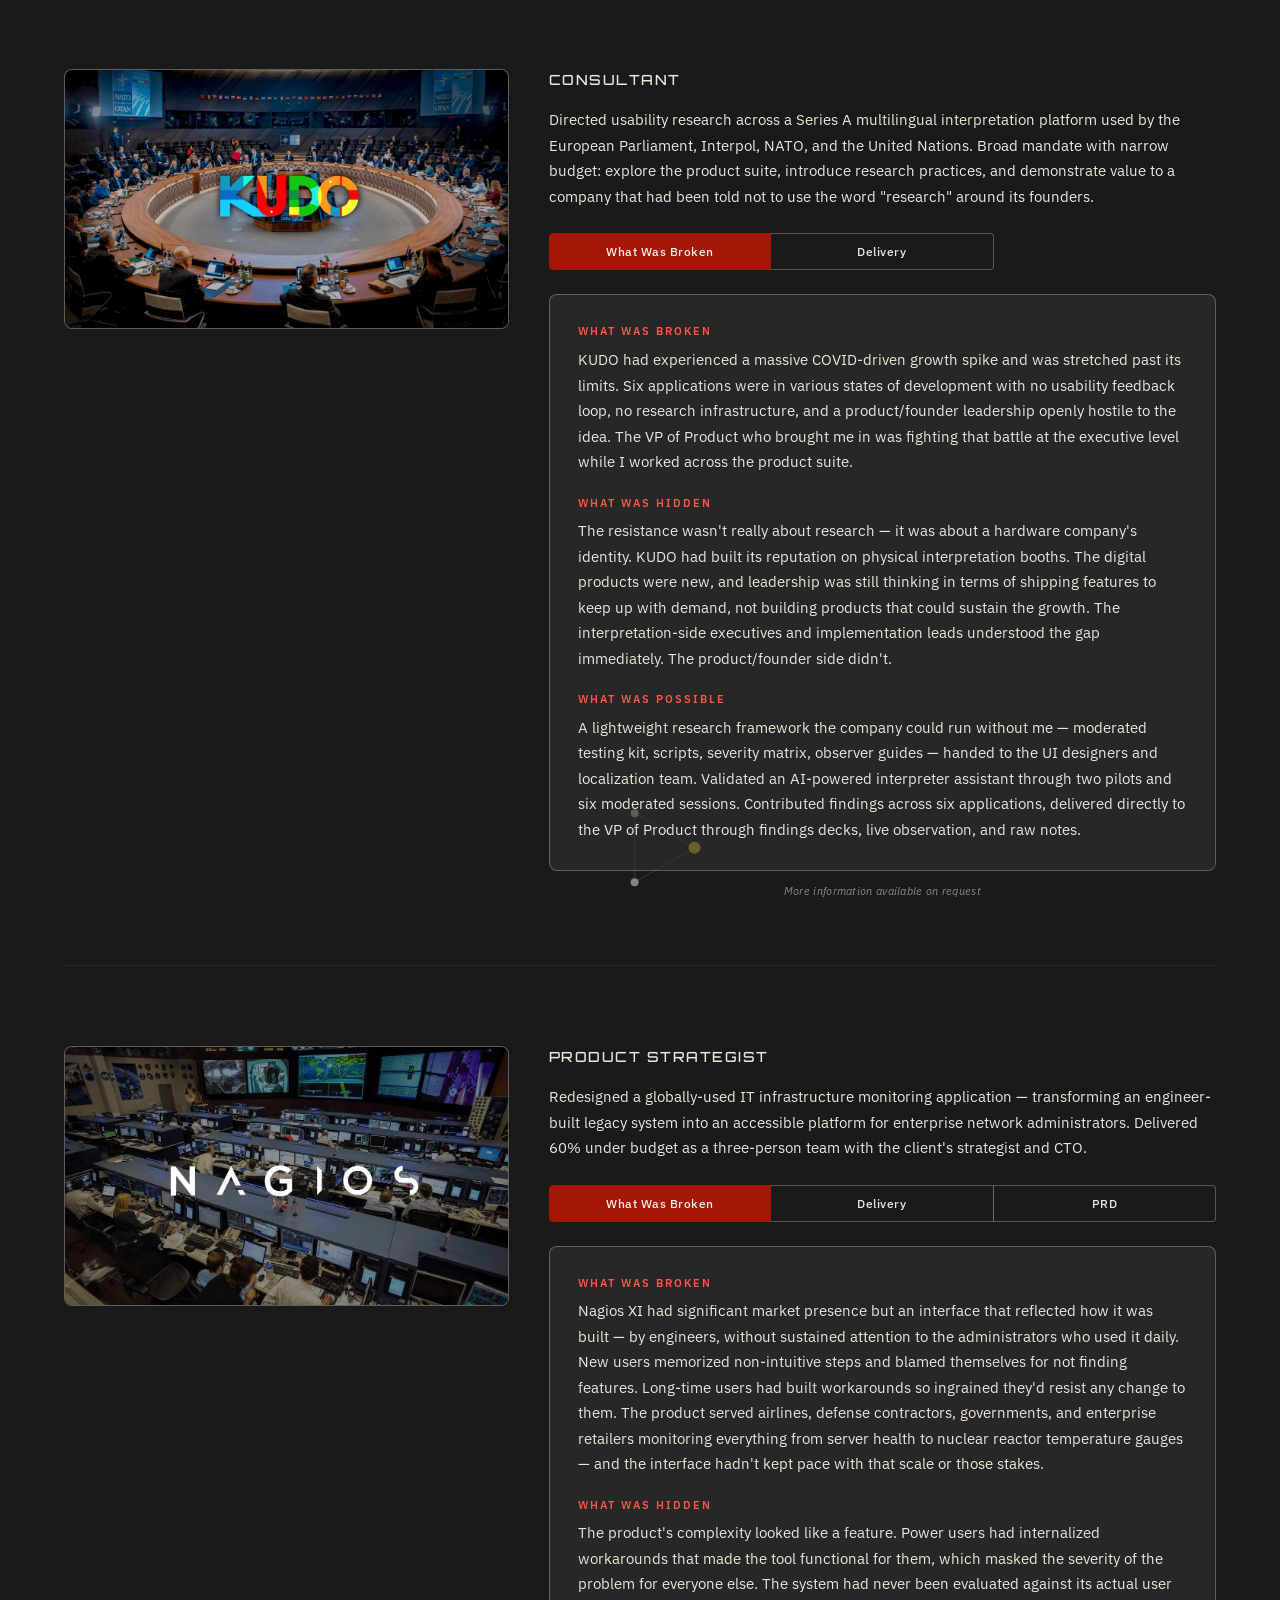
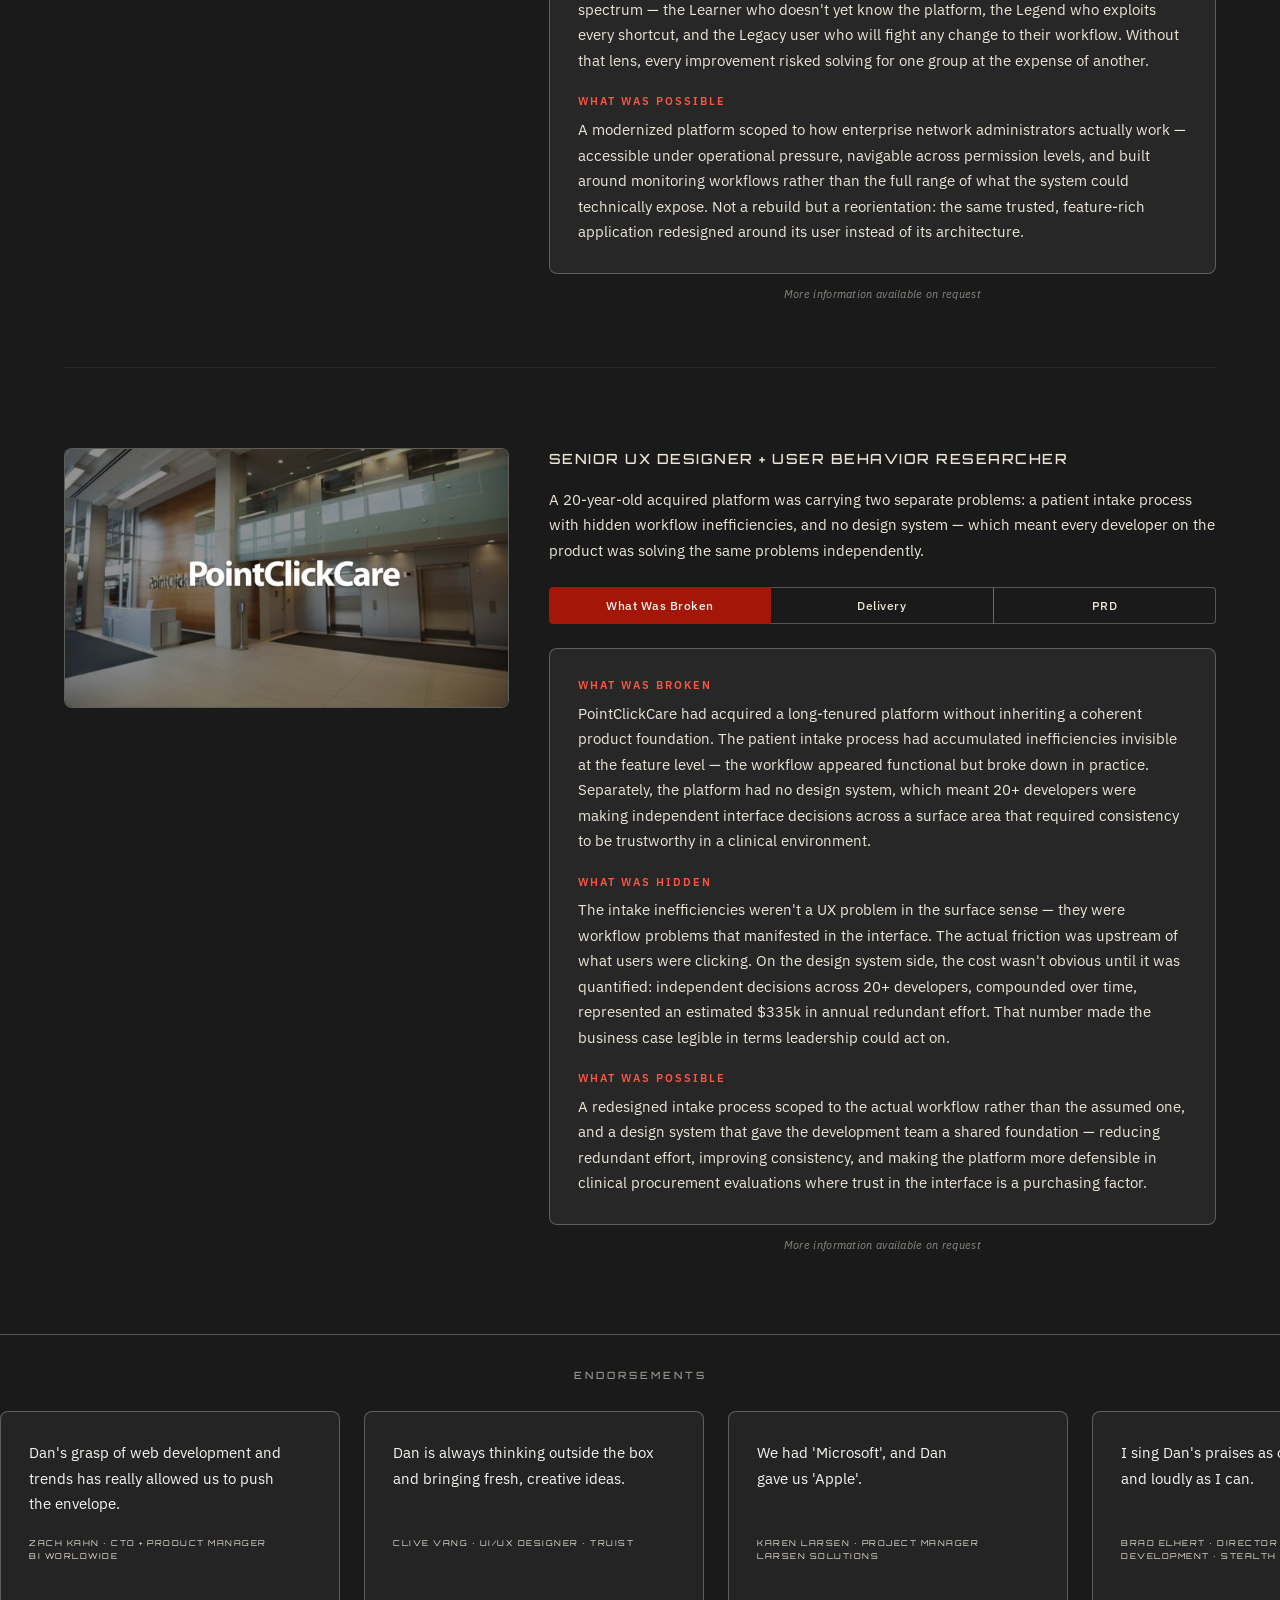
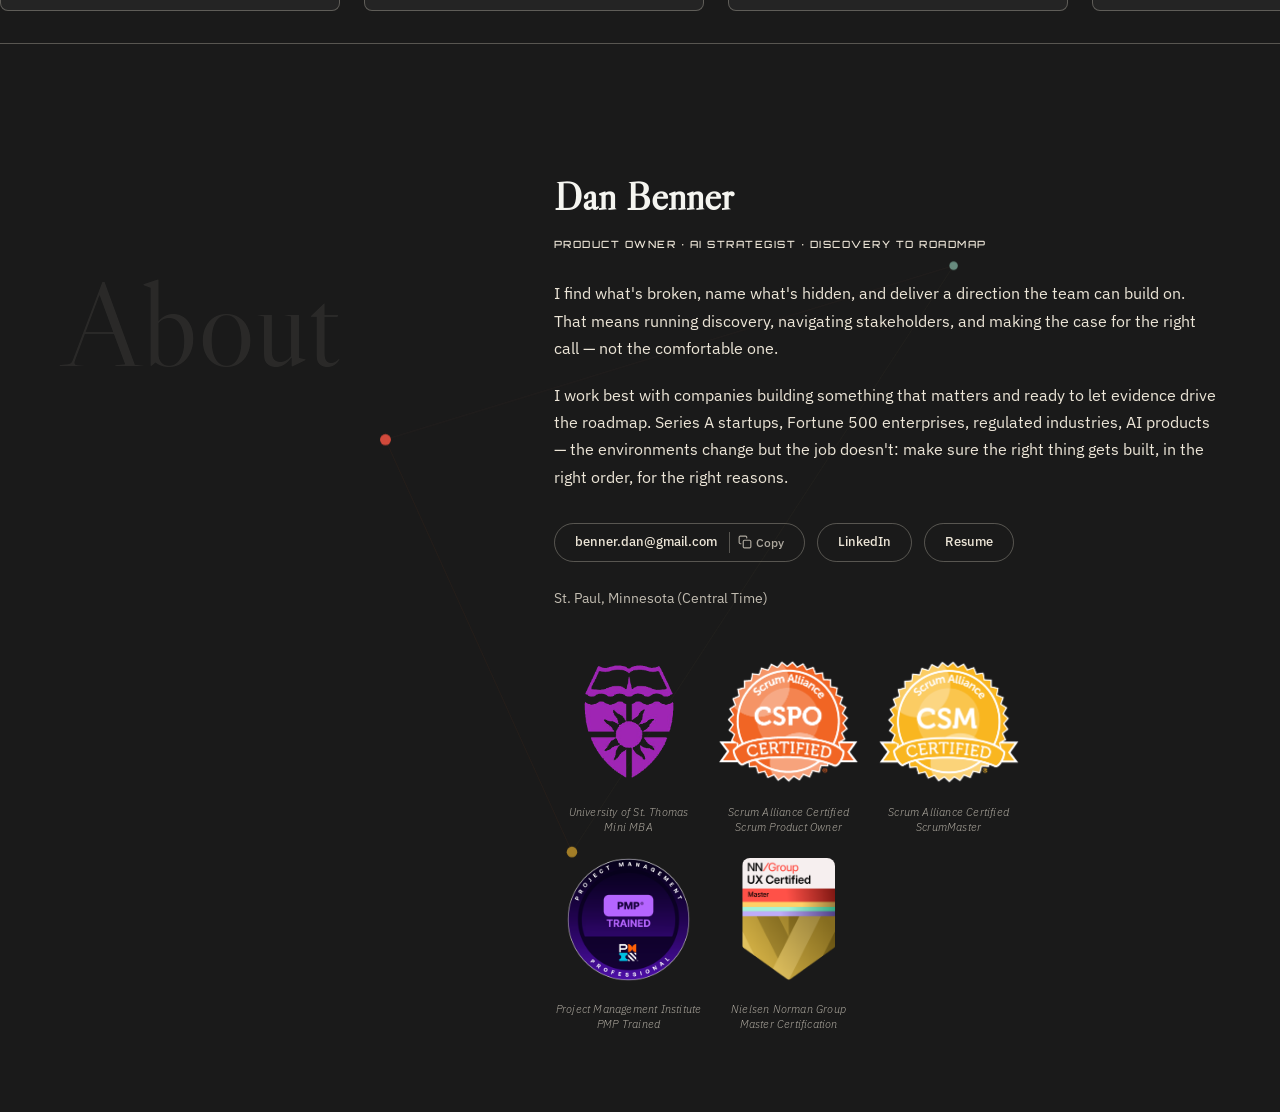
==== commit 5bba440a: "Add anti-endorsement about AI transparency and the magic wand icon Attributed "Name and company with" ====
--- a/index.html
+++ b/index.html
@@ -1783,6 +1783,7 @@
     <div class="anti-endorsement-card"><p class="endorsement-quote">Dan kept asking what the user gets out of the first five minutes. That's not really how this product works.</p><div class="endorsement-attribution">Name and company withheld</div></div>
     <div class="anti-endorsement-card"><p class="endorsement-quote">I don't know why he spends time making recruitment creative. We have proven messaging doesn't matter, only frequency.</p><div class="endorsement-attribution">Name and company withheld</div></div>
     <div class="anti-endorsement-card"><p class="endorsement-quote">I don't know why he does user testing. We know in MS Teams messages if someone in the company doesn't like a feature in the app.</p><div class="endorsement-attribution">Name and company withheld</div></div>
+    <div class="anti-endorsement-card"><p class="endorsement-quote">Dan suggested AI transparency with some features, and suggested a magic wand icon saying he'd seen it used often by big companies. I said 'I don't think we'd want to imply our app used magic.'</p><div class="endorsement-attribution">Name and company withheld</div></div>
     <div class="anti-endorsement-card"><p class="endorsement-quote">Dan has a tendency to side with users in discussions, even when it conflicts with product vision.</p><div class="endorsement-attribution">Name and company withheld</div></div>
     <div class="anti-endorsement-card"><p class="endorsement-quote">He introduces a lot of questions at the beginning of projects. It can delay momentum.</p><div class="endorsement-attribution">Name and company withheld</div></div>
     <div class="anti-endorsement-card"><p class="endorsement-quote">Dan kept asking if we had data to support decisions. We prefer to move quickly based on instinct.</p><div class="endorsement-attribution">Name and company withheld</div></div>
@@ -1818,6 +1819,7 @@
     <div class="anti-endorsement-card"><p class="endorsement-quote">Dan kept asking what the user gets out of the first five minutes. That's not really how this product works.</p><div class="endorsement-attribution">Name and company withheld</div></div>
     <div class="anti-endorsement-card"><p class="endorsement-quote">I don't know why he spends time making recruitment creative. We have proven messaging doesn't matter, only frequency.</p><div class="endorsement-attribution">Name and company withheld</div></div>
     <div class="anti-endorsement-card"><p class="endorsement-quote">I don't know why he does user testing. We know in MS Teams messages if someone in the company doesn't like a feature in the app.</p><div class="endorsement-attribution">Name and company withheld</div></div>
+    <div class="anti-endorsement-card"><p class="endorsement-quote">Dan suggested AI transparency with some features, and suggested a magic wand icon saying he'd seen it used often by big companies. I said 'I don't think we'd want to imply our app used magic.'</p><div class="endorsement-attribution">Name and company withheld</div></div>
     <div class="anti-endorsement-card"><p class="endorsement-quote">Dan has a tendency to side with users in discussions, even when it conflicts with product vision.</p><div class="endorsement-attribution">Name and company withheld</div></div>
     <div class="anti-endorsement-card"><p class="endorsement-quote">He introduces a lot of questions at the beginning of projects. It can delay momentum.</p><div class="endorsement-attribution">Name and company withheld</div></div>
     <div class="anti-endorsement-card"><p class="endorsement-quote">Dan kept asking if we had data to support decisions. We prefer to move quickly based on instinct.</p><div class="endorsement-attribution">Name and company withheld</div></div>
@@ -1853,6 +1855,7 @@
     <div class="anti-endorsement-card"><p class="endorsement-quote">Dan kept asking what the user gets out of the first five minutes. That's not really how this product works.</p><div class="endorsement-attribution">Name and company withheld</div></div>
     <div class="anti-endorsement-card"><p class="endorsement-quote">I don't know why he spends time making recruitment creative. We have proven messaging doesn't matter, only frequency.</p><div class="endorsement-attribution">Name and company withheld</div></div>
     <div class="anti-endorsement-card"><p class="endorsement-quote">I don't know why he does user testing. We know in MS Teams messages if someone in the company doesn't like a feature in the app.</p><div class="endorsement-attribution">Name and company withheld</div></div>
+    <div class="anti-endorsement-card"><p class="endorsement-quote">Dan suggested AI transparency with some features, and suggested a magic wand icon saying he'd seen it used often by big companies. I said 'I don't think we'd want to imply our app used magic.'</p><div class="endorsement-attribution">Name and company withheld</div></div>
   </div>
 </section>
 
